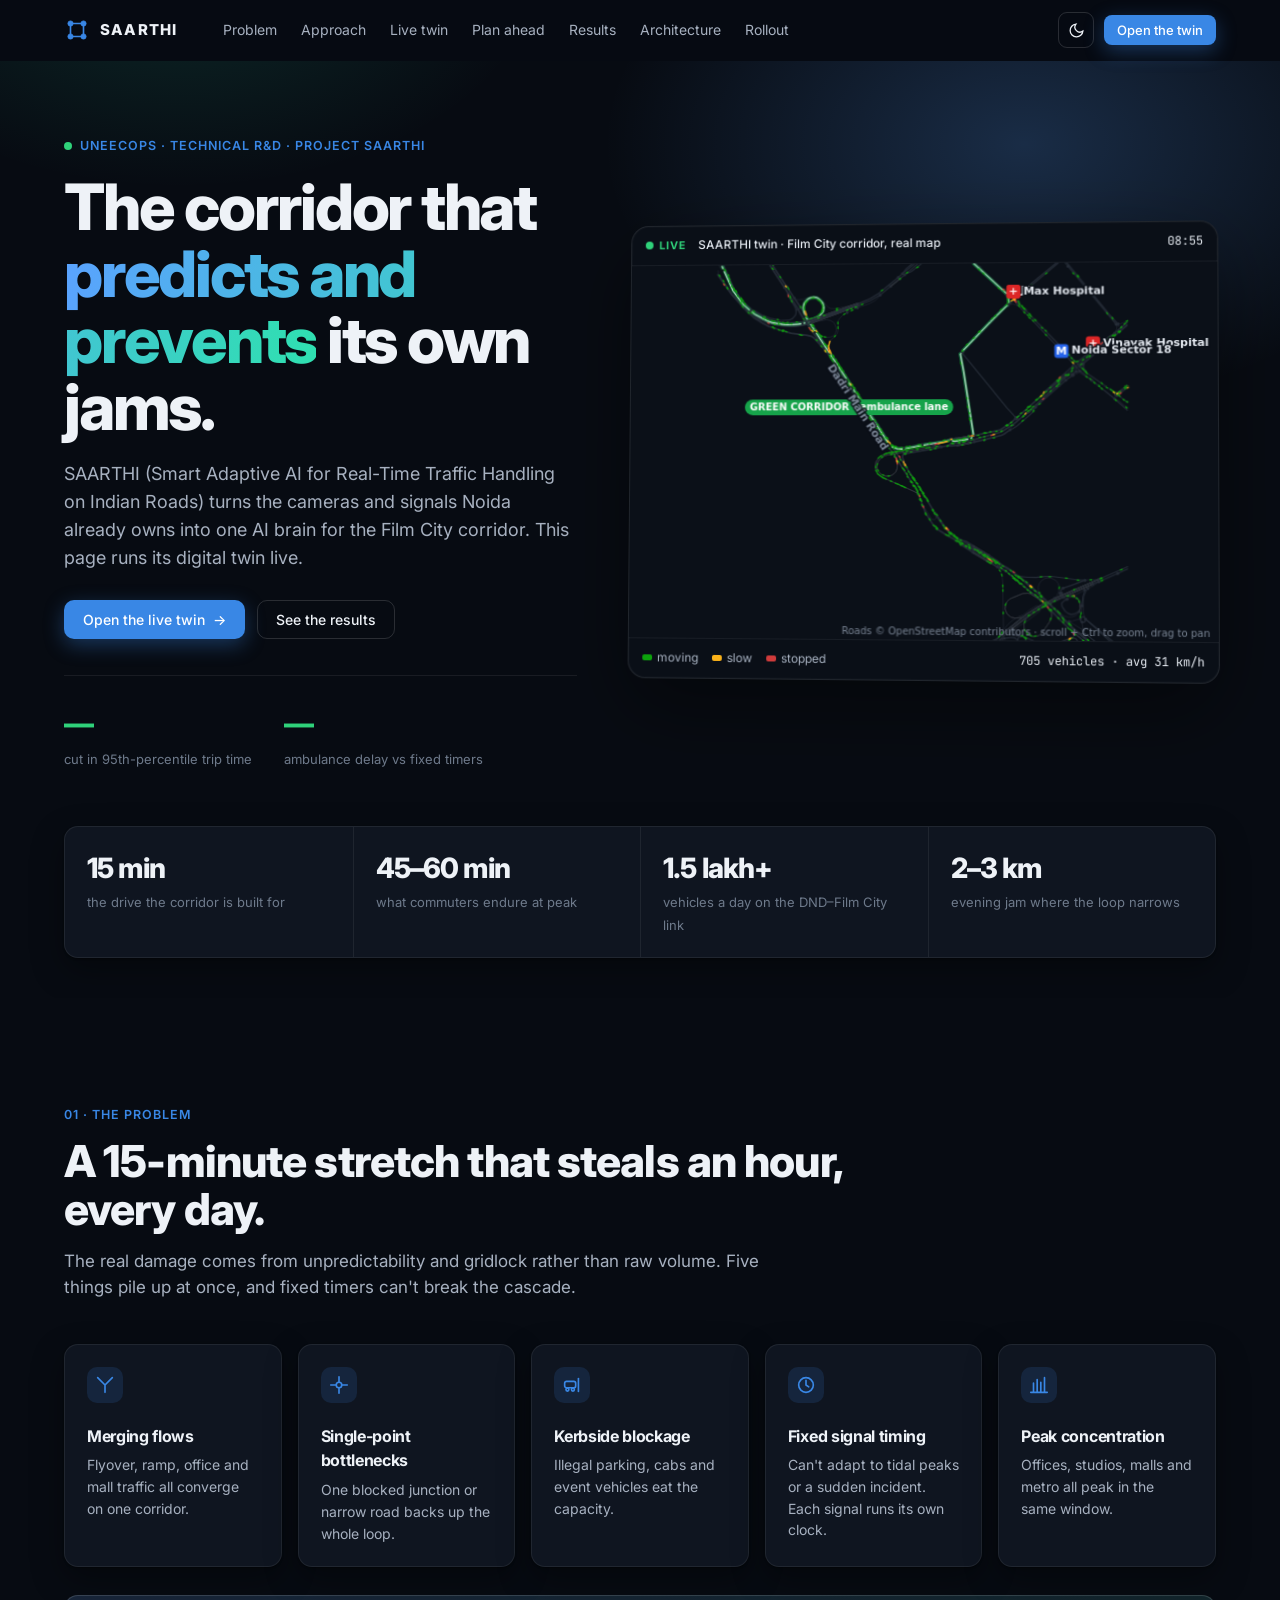
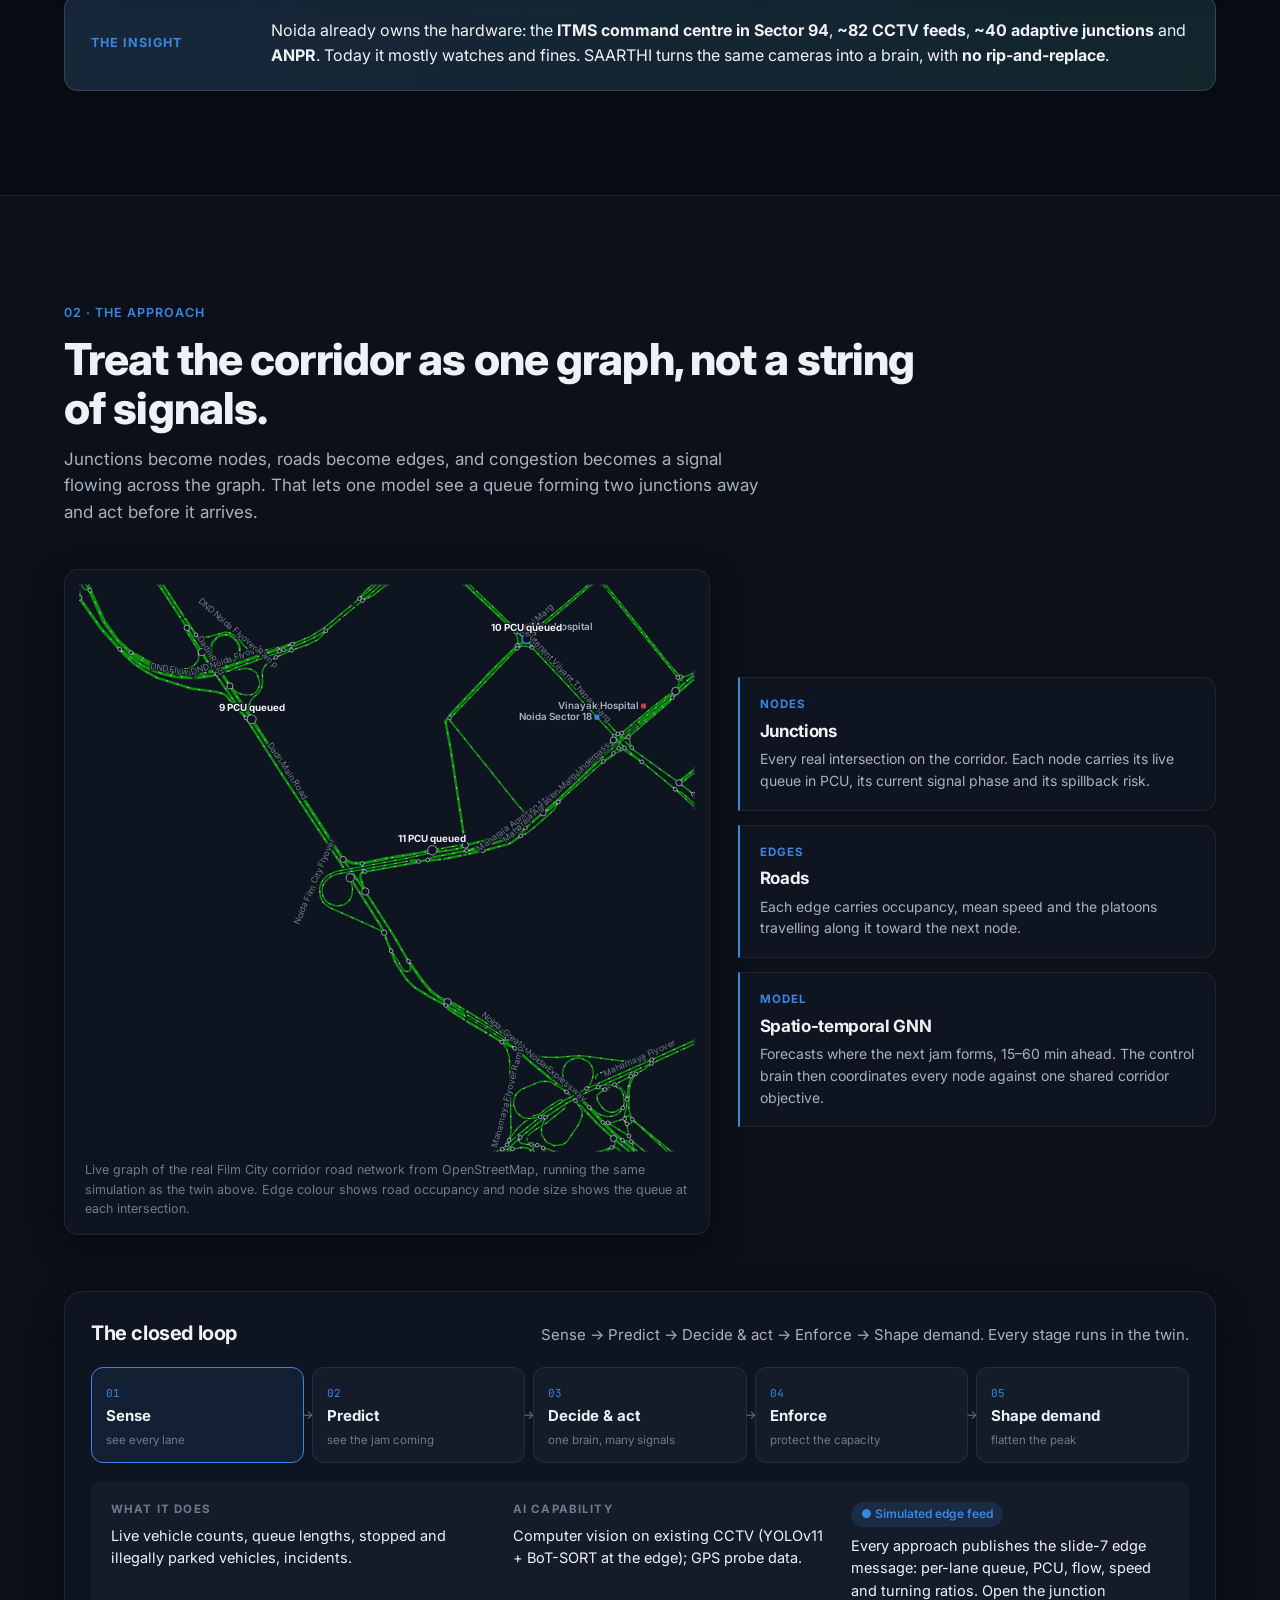
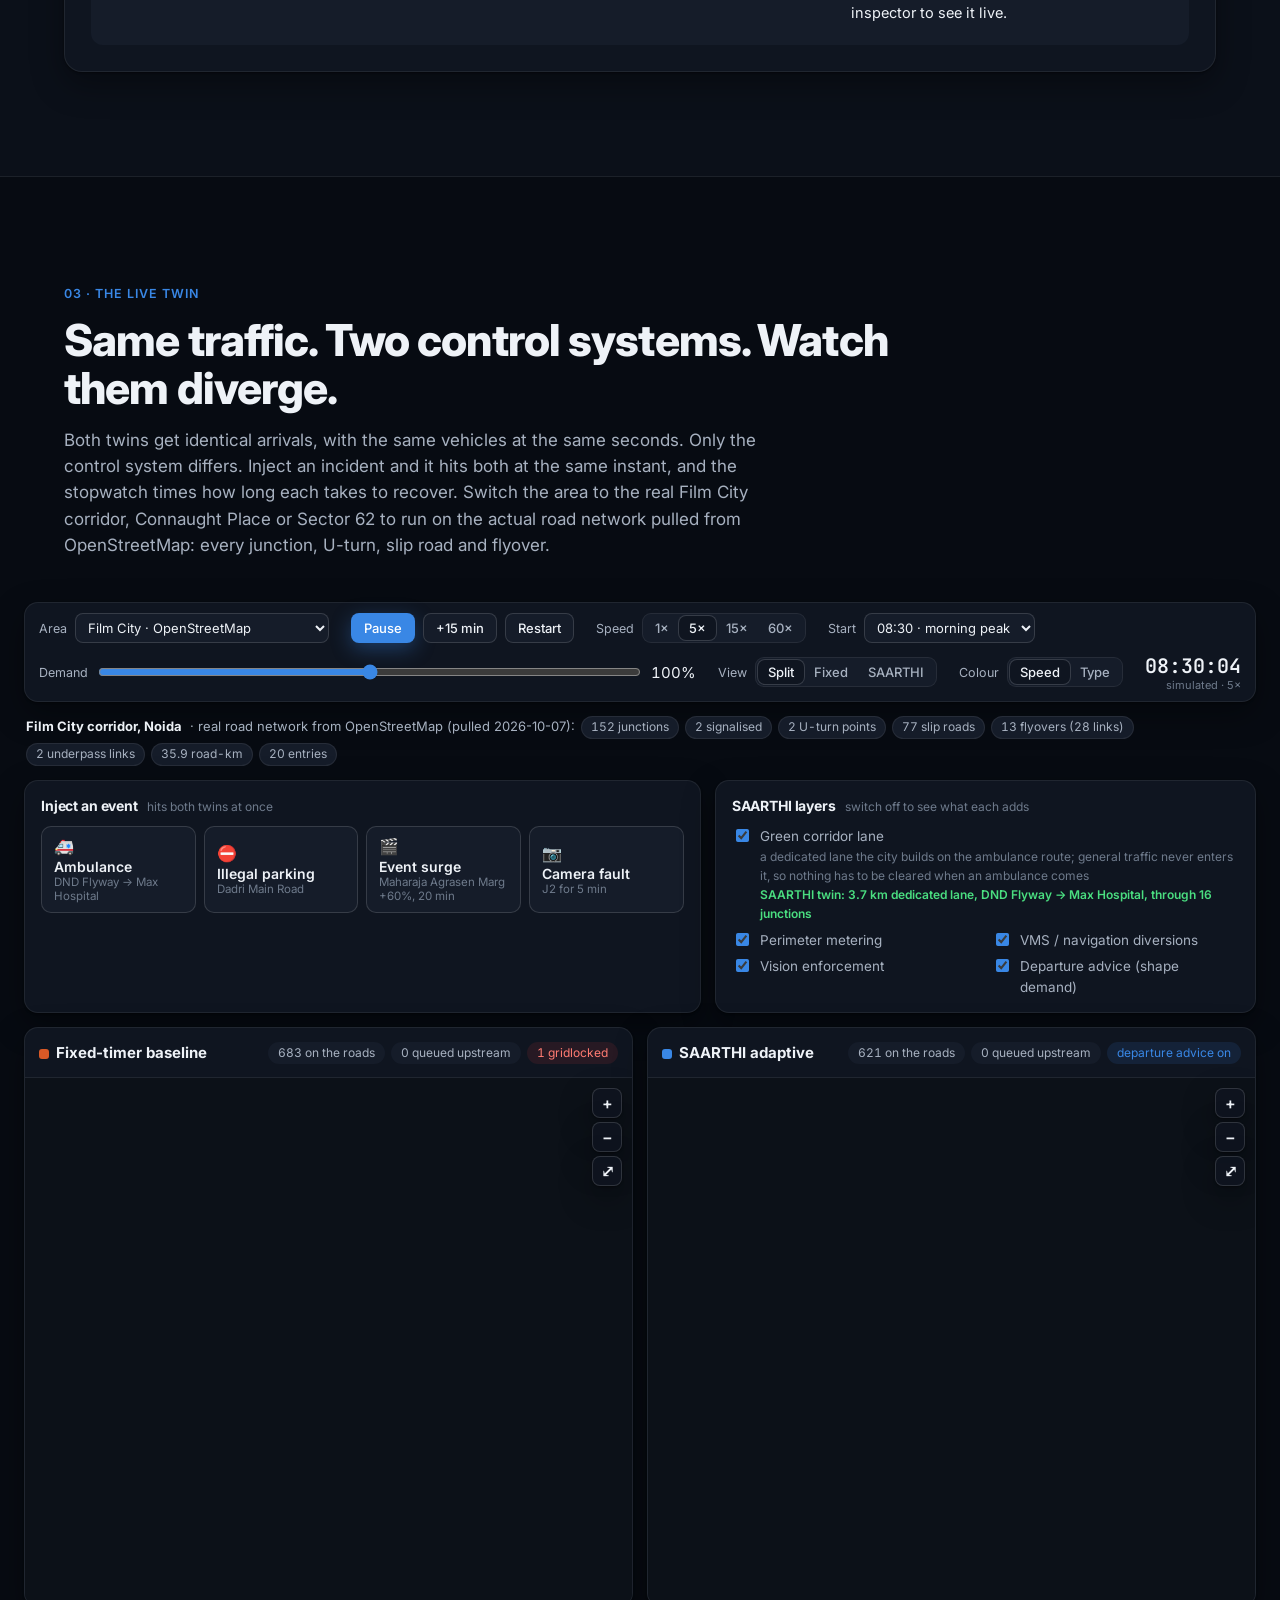
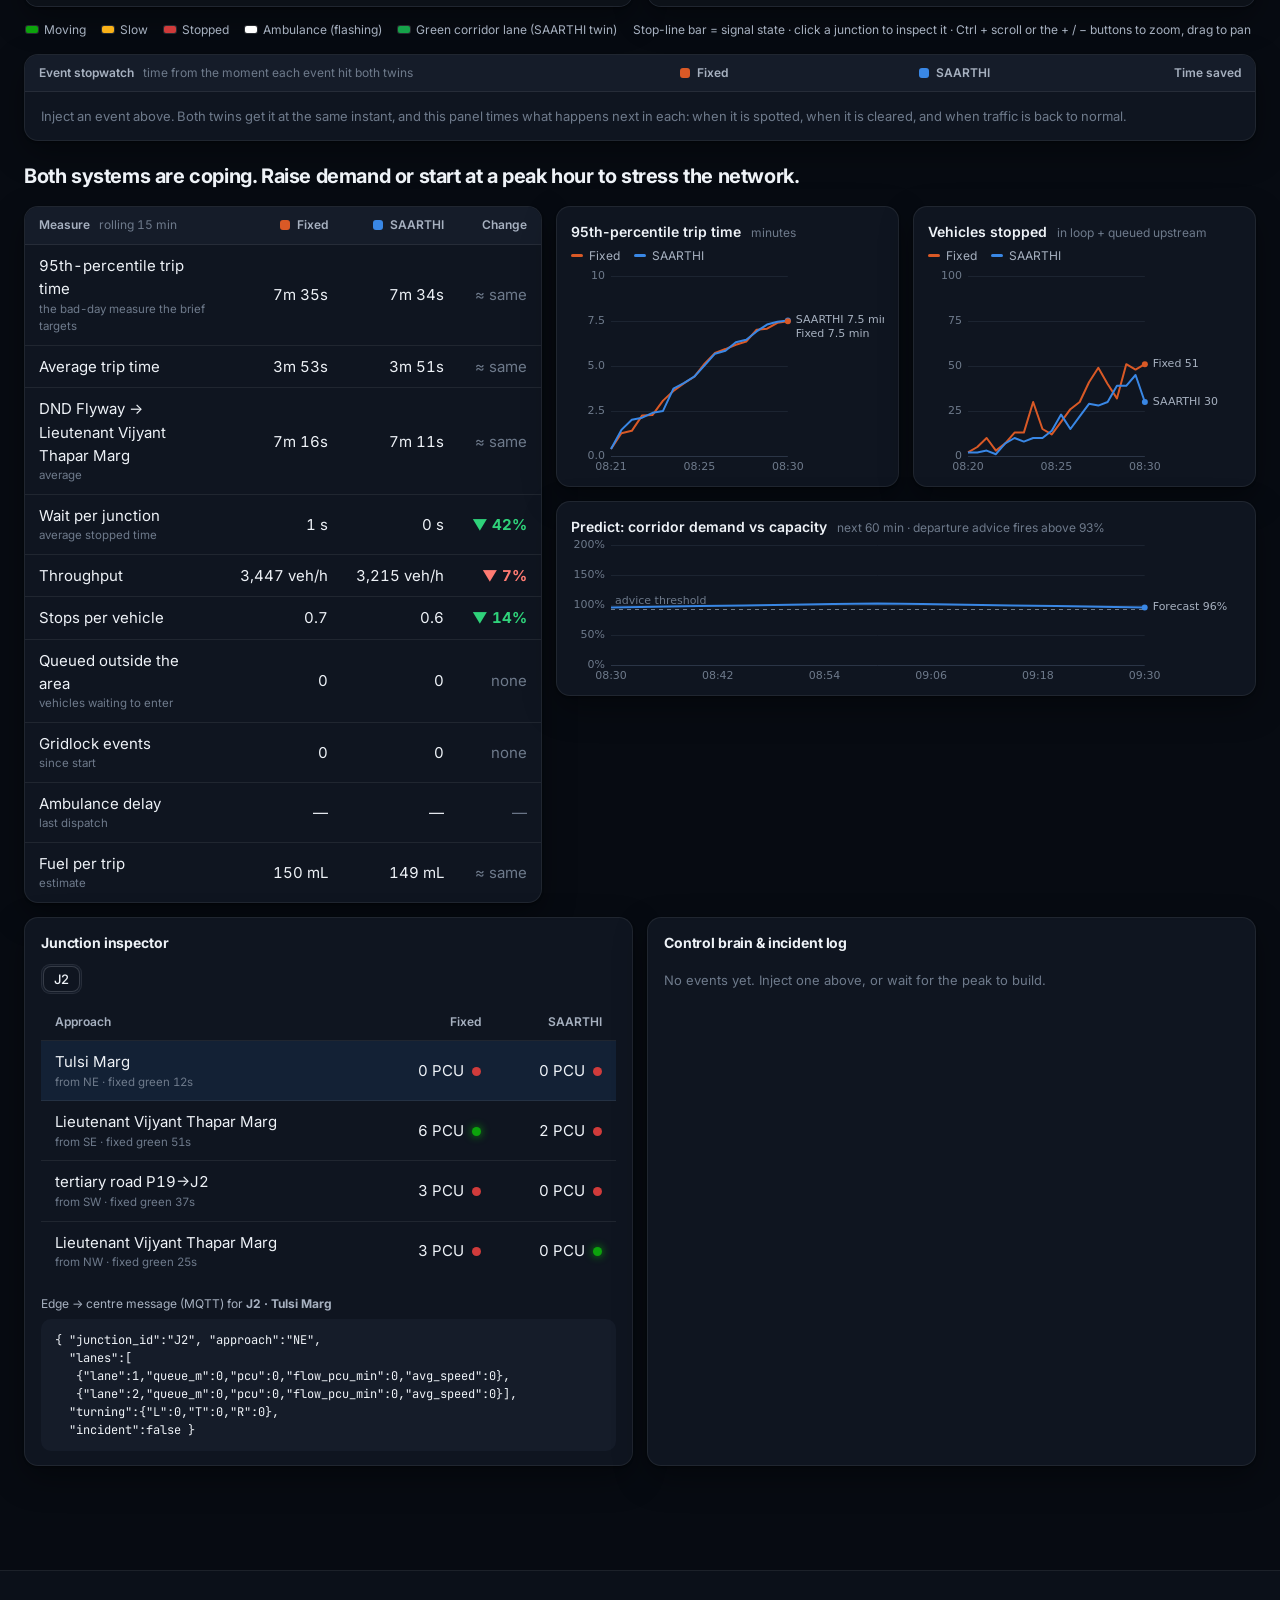
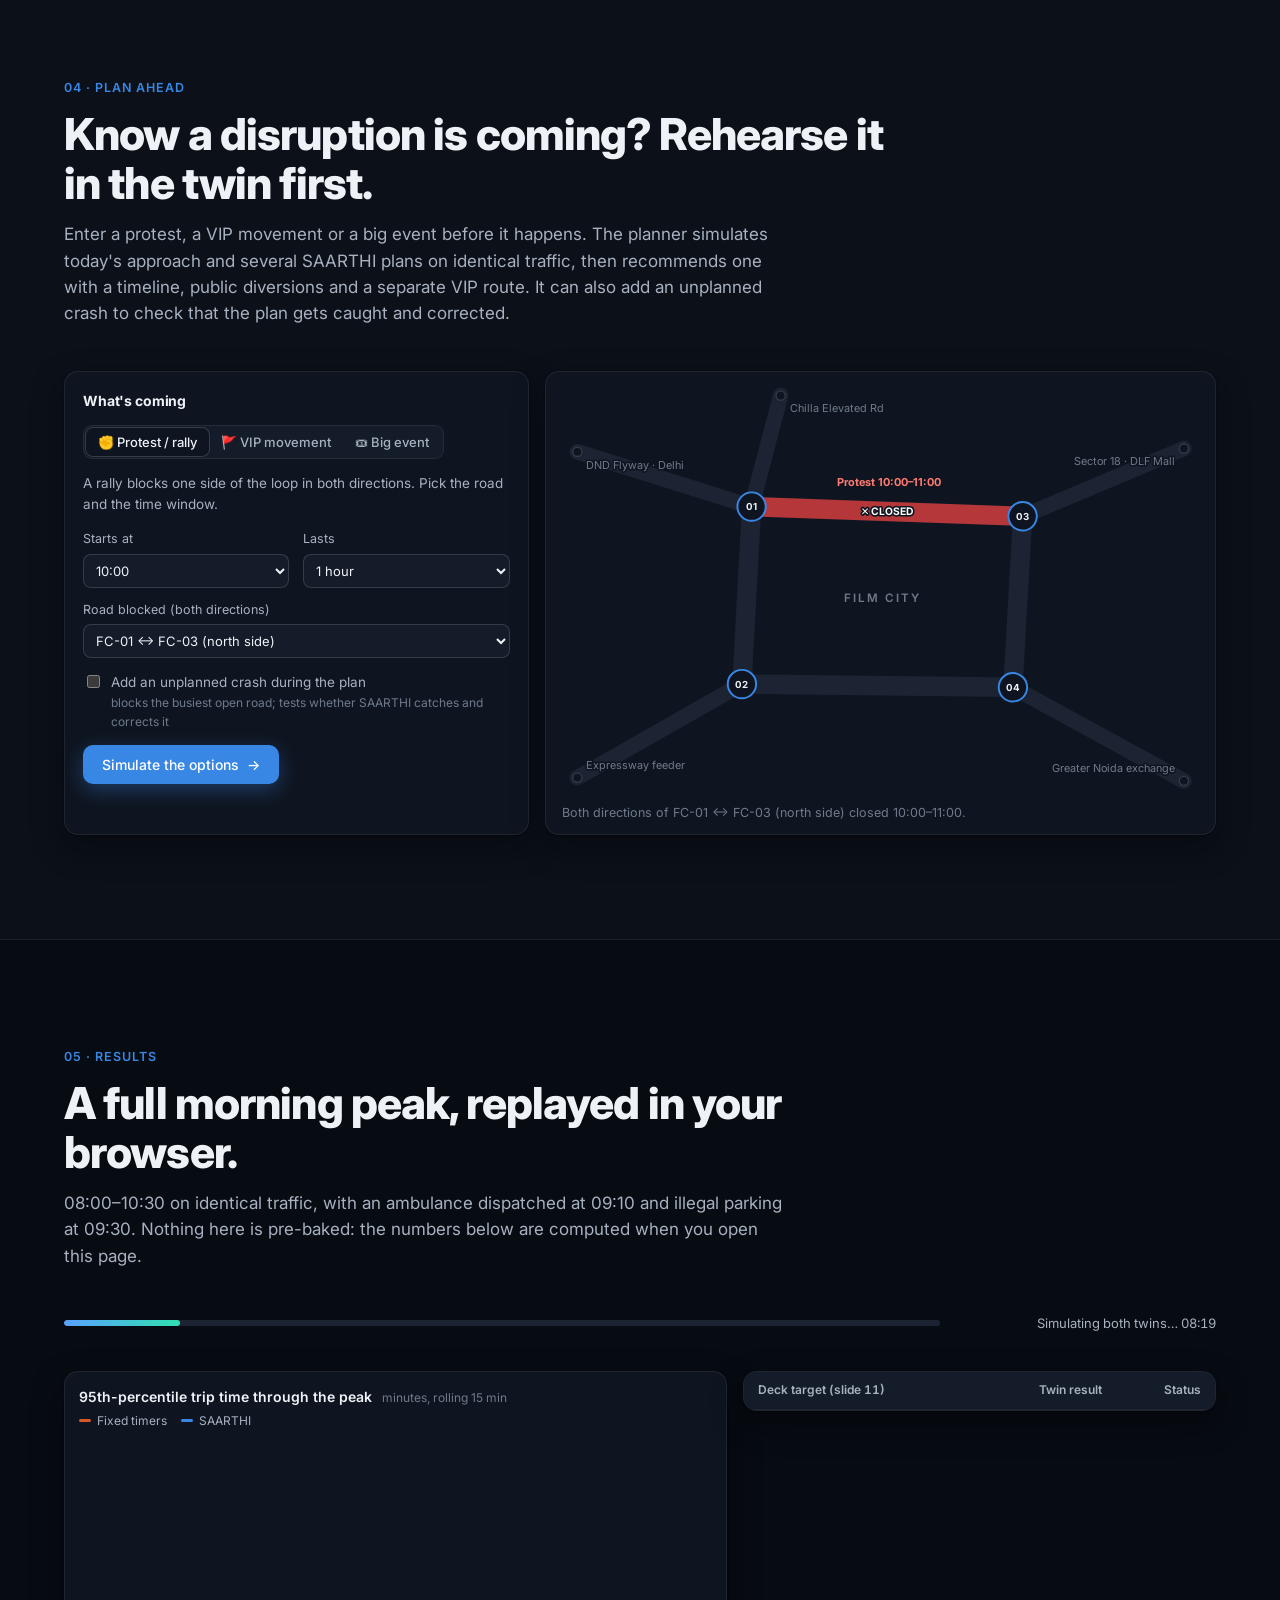
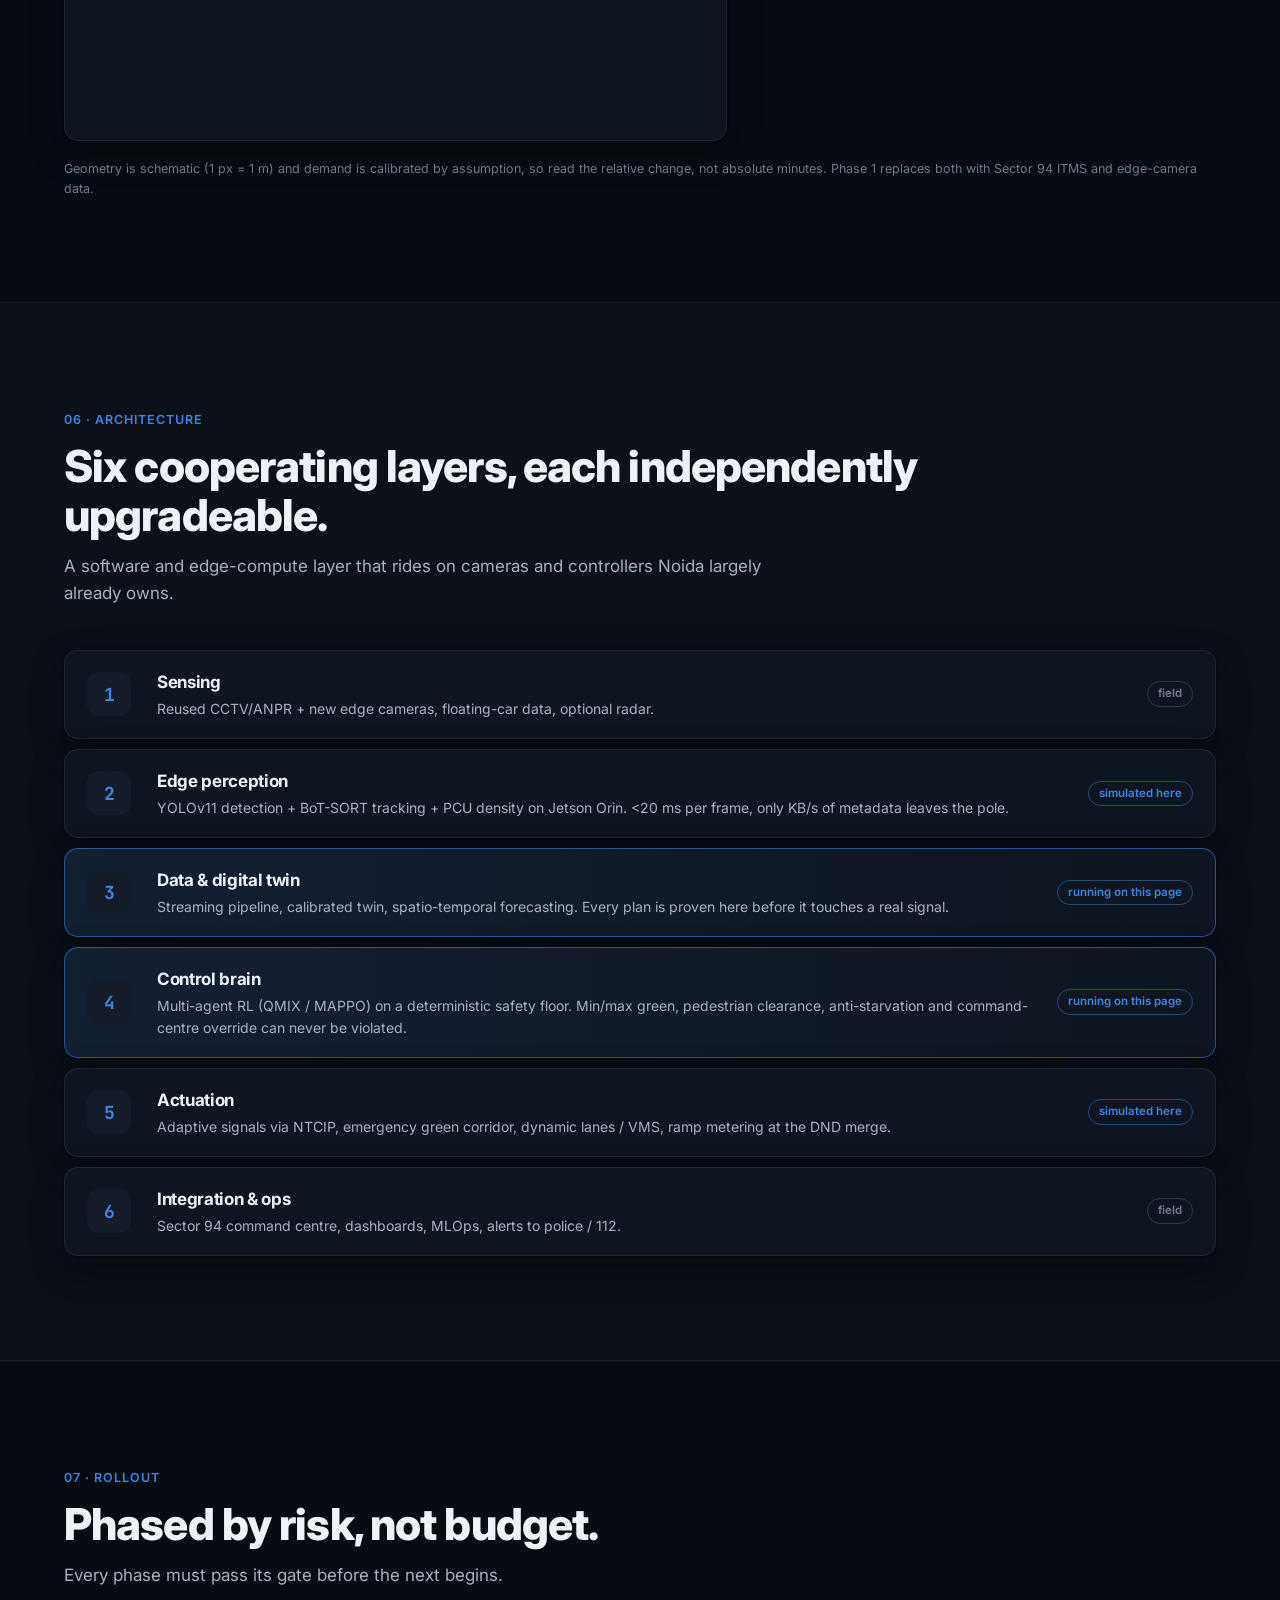
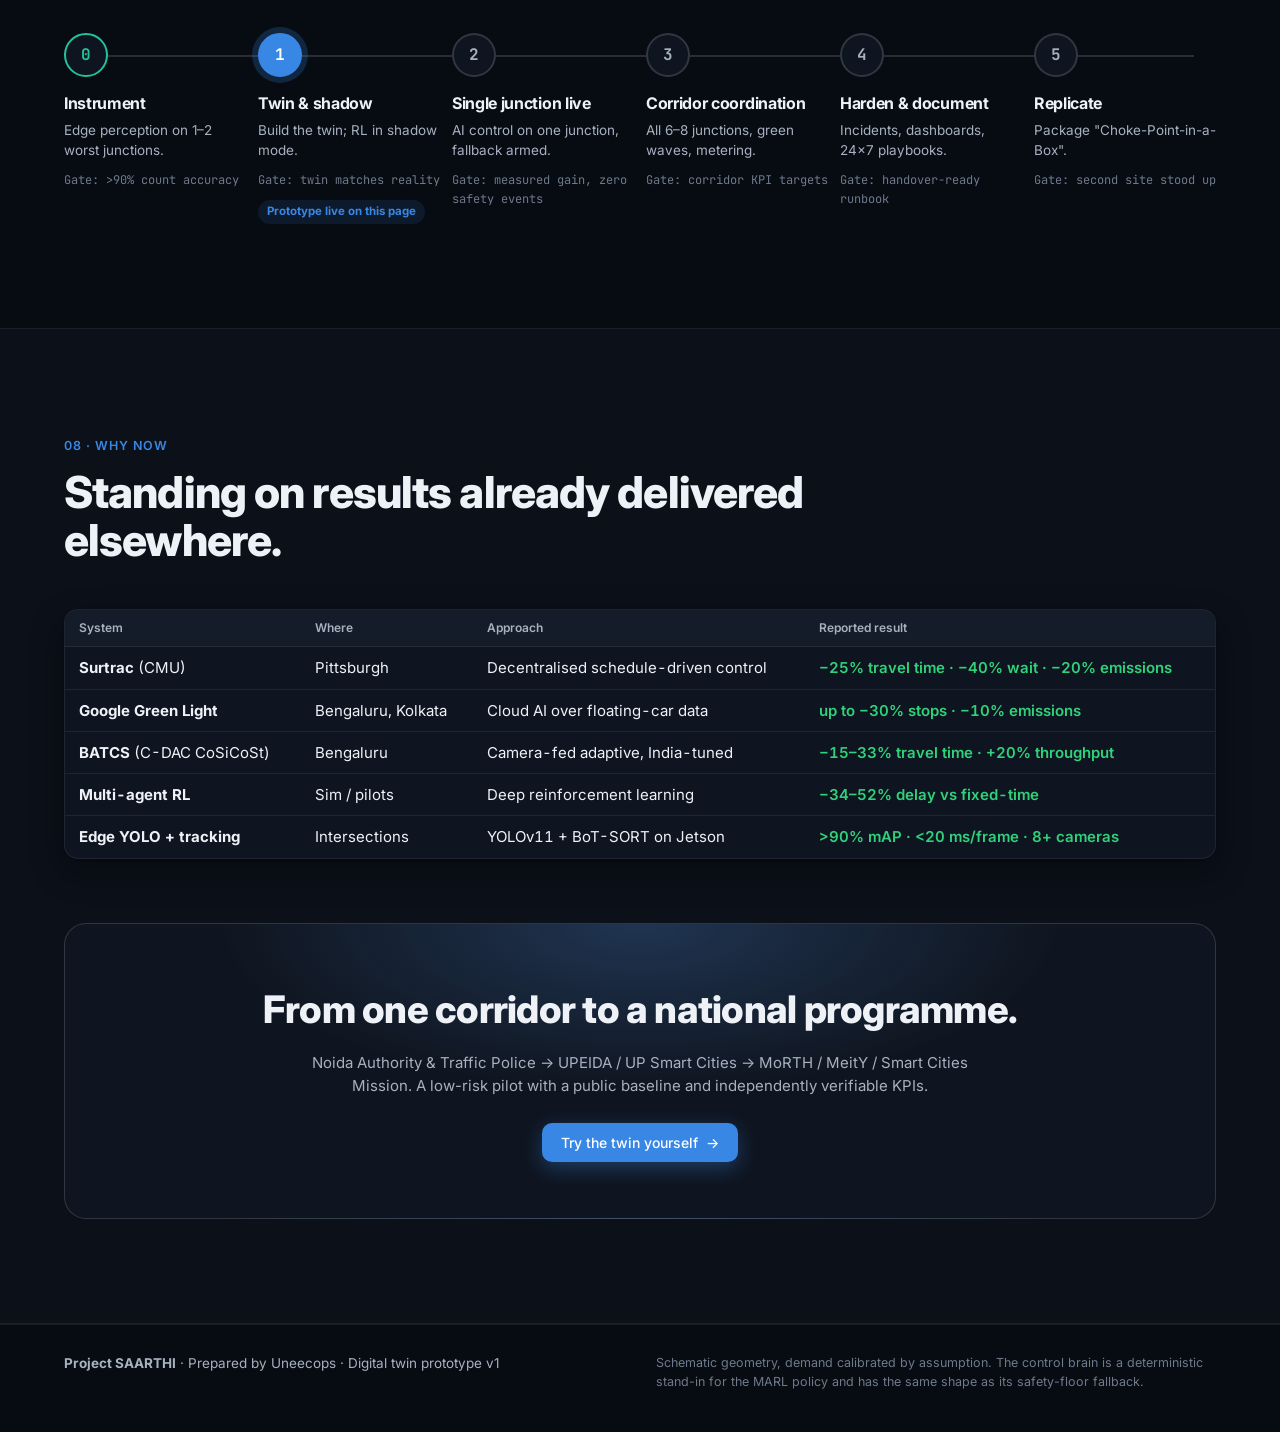
==== index.html @ b45642aa "SAARTHI website and corridor digital twin Presentation site with a live A/B digital twin (fixed time" ====
<!doctype html>
<html lang="en" data-theme="dark">
<head>
  <meta charset="utf-8">
  <meta name="viewport" content="width=device-width, initial-scale=1">
  <title>Project SAARTHI</title>
  <meta name="description" content="SAARTHI: AI traffic intelligence for the Noida Film City corridor, with a live digital twin comparing fixed timers and adaptive control on identical traffic.">
  <link rel="preconnect" href="https://fonts.googleapis.com">
  <link rel="preconnect" href="https://fonts.gstatic.com" crossorigin>
  <link href="https://fonts.googleapis.com/css2?family=Inter:wght@400;500;600;700;800&family=JetBrains+Mono:wght@400;500&display=swap" rel="stylesheet">
  <link rel="stylesheet" href="css/site.css">
  <script>
    try { const t = localStorage.getItem('saarthi-theme'); if (t) document.documentElement.dataset.theme = t; } catch (e) {}
  </script>
</head>
<body>

<!-- ============================================================ NAV -->
<nav class="nav" id="nav">
  <div class="nav-in">
    <a href="#top" class="logo" aria-label="SAARTHI home">
      <svg viewBox="0 0 32 32" aria-hidden="true"><circle cx="8" cy="8" r="3.2"/><circle cx="24" cy="8" r="3.2"/><circle cx="24" cy="24" r="3.2"/><circle cx="8" cy="24" r="3.2"/><path d="M8 8H24V24H8Z" fill="none" stroke-width="2"/></svg>
      <span>SAARTHI</span>
    </a>
    <div class="nav-links">
      <a href="#problem">Problem</a>
      <a href="#approach">Approach</a>
      <a href="#twin">Live twin</a>
      <a href="#plan">Plan ahead</a>
      <a href="#results">Results</a>
      <a href="#architecture">Architecture</a>
      <a href="#rollout">Rollout</a>
    </div>
    <div class="nav-actions">
      <button class="icon-btn" id="theme-btn" aria-label="Toggle light / dark theme" title="Toggle theme">
        <svg viewBox="0 0 24 24" aria-hidden="true"><path d="M21 12.8A9 9 0 1 1 11.2 3a7 7 0 0 0 9.8 9.8Z"/></svg>
      </button>
      <a href="#twin" class="btn btn-primary btn-sm">Open the twin</a>
    </div>
  </div>
</nav>

<!-- ============================================================ HERO -->
<header class="hero" id="top">
  <div class="hero-glow" aria-hidden="true"></div>
  <div class="wrap hero-grid">
    <div class="hero-copy">
      <div class="eyebrow"><span class="dot-live"></span>Uneecops · Technical R&amp;D · Project SAARTHI</div>
      <h1>The corridor that <span class="grad">predicts and prevents</span> its own jams.</h1>
      <p class="lead">SAARTHI (Smart Adaptive AI for Real-Time Traffic Handling on Indian Roads) turns the cameras and signals Noida already owns into one AI brain for the Film City corridor. This page runs its digital twin live.</p>
      <div class="hero-cta">
        <a href="#twin" class="btn btn-primary">Open the live twin <span aria-hidden="true">→</span></a>
        <a href="#results" class="btn btn-ghost">See the results</a>
      </div>
      <div class="hero-proof" id="hero-proof">
        <div><b id="hp-p95">—</b><span>cut in 95th-percentile trip time</span></div>
        <div><b id="hp-ev">—</b><span>ambulance delay vs fixed timers</span></div>
      </div>
    </div>
    <div class="hero-visual">
      <div class="screen">
        <div class="screen-bar">
          <span class="live-pill"><span class="dot-live"></span>LIVE</span>
          <span class="screen-title">SAARTHI twin · Film City corridor, real map</span>
          <span class="screen-clock" id="hero-clock">--:--</span>
        </div>
        <div class="screen-body"><canvas id="cv-hero" aria-label="Live SAARTHI digital twin"></canvas></div>
        <div class="screen-foot">
          <span><i class="lg g"></i>moving</span><span><i class="lg a"></i>slow</span><span><i class="lg r"></i>stopped</span>
          <span class="sf-stat" id="hero-stat">—</span>
        </div>
      </div>
    </div>
  </div>
  <div class="wrap">
    <div class="stat-strip">
      <div><b>15 min</b><span>the drive the corridor is built for</span></div>
      <div><b>45–60 min</b><span>what commuters endure at peak</span></div>
      <div><b>1.5 lakh+</b><span>vehicles a day on the DND–Film City link</span></div>
      <div><b>2–3 km</b><span>evening jam where the loop narrows</span></div>
    </div>
  </div>
</header>

<!-- ============================================================ PROBLEM -->
<section class="section" id="problem">
  <div class="wrap">
    <div class="section-head reveal">
      <div class="eyebrow">01 · The problem</div>
      <h2>A 15-minute stretch that steals an hour, every day.</h2>
      <p class="lead">The real damage comes from unpredictability and gridlock rather than raw volume. Five things pile up at once, and fixed timers can't break the cascade.</p>
    </div>
    <div class="cards five">
      <article class="card reveal">
        <svg class="ico" viewBox="0 0 24 24"><path d="M4 4l8 8M20 4l-8 8M12 12v8"/></svg>
        <h3>Merging flows</h3>
        <p>Flyover, ramp, office and mall traffic all converge on one corridor.</p>
      </article>
      <article class="card reveal">
        <svg class="ico" viewBox="0 0 24 24"><circle cx="12" cy="12" r="3"/><path d="M3 12h6M15 12h6M12 3v6M12 15v6"/></svg>
        <h3>Single-point bottlenecks</h3>
        <p>One blocked junction or narrow road backs up the whole loop.</p>
      </article>
      <article class="card reveal">
        <svg class="ico" viewBox="0 0 24 24"><rect x="4" y="8" width="12" height="7" rx="2"/><circle cx="7" cy="17" r="1.6"/><circle cx="13" cy="17" r="1.6"/><path d="M19 5v14"/></svg>
        <h3>Kerbside blockage</h3>
        <p>Illegal parking, cabs and event vehicles eat the capacity.</p>
      </article>
      <article class="card reveal">
        <svg class="ico" viewBox="0 0 24 24"><circle cx="12" cy="12" r="8"/><path d="M12 7v5l3 2"/></svg>
        <h3>Fixed signal timing</h3>
        <p>Can't adapt to tidal peaks or a sudden incident. Each signal runs its own clock.</p>
      </article>
      <article class="card reveal">
        <svg class="ico" viewBox="0 0 24 24"><path d="M3 20h18M6 20V10M10 20V6M14 20V9M18 20V4"/></svg>
        <h3>Peak concentration</h3>
        <p>Offices, studios, malls and metro all peak in the same window.</p>
      </article>
    </div>
    <div class="callout reveal">
      <div class="callout-k">The insight</div>
      <p>Noida already owns the hardware: the <b>ITMS command centre in Sector 94</b>, <b>~82 CCTV feeds</b>, <b>~40 adaptive junctions</b> and <b>ANPR</b>. Today it mostly watches and fines. SAARTHI turns the same cameras into a brain, with <b>no rip-and-replace</b>.</p>
    </div>
  </div>
</section>

<!-- ============================================================ APPROACH -->
<section class="section alt" id="approach">
  <div class="wrap">
    <div class="section-head reveal">
      <div class="eyebrow">02 · The approach</div>
      <h2>Treat the corridor as one graph, not a string of signals.</h2>
      <p class="lead">Junctions become nodes, roads become edges, and congestion becomes a signal flowing across the graph. That lets one model see a queue forming two junctions away and act before it arrives.</p>
    </div>
    <div class="graph-grid">
      <figure class="graph-card reveal">
        <svg id="graph-svg" viewBox="0 0 1000 640" role="img" aria-label="Live graph view of the corridor"></svg>
        <figcaption>Live graph of the real Film City corridor road network from OpenStreetMap, running the same simulation as the twin above. Edge colour shows road occupancy and node size shows the queue at each intersection.</figcaption>
      </figure>
      <div class="graph-explain reveal">
        <div class="gx">
          <div class="gx-k">Nodes</div>
          <h3>Junctions</h3>
          <p>Every real intersection on the corridor. Each node carries its live queue in PCU, its current signal phase and its spillback risk.</p>
        </div>
        <div class="gx">
          <div class="gx-k">Edges</div>
          <h3>Roads</h3>
          <p>Each edge carries occupancy, mean speed and the platoons travelling along it toward the next node.</p>
        </div>
        <div class="gx">
          <div class="gx-k">Model</div>
          <h3>Spatio-temporal GNN</h3>
          <p>Forecasts where the next jam forms, 15–60 min ahead. The control brain then coordinates every node against one shared corridor objective.</p>
        </div>
      </div>
    </div>

    <div class="loop reveal" id="loop">
      <div class="loop-head">
        <h3>The closed loop</h3>
        <p>Sense → Predict → Decide &amp; act → Enforce → Shape demand. Every stage runs in the twin.</p>
      </div>
      <div class="loop-tabs" role="tablist"></div>
      <div class="loop-panel" role="tabpanel"></div>
    </div>
  </div>
</section>

<!-- ============================================================ LIVE TWIN -->
<section class="section" id="twin">
  <div class="wrap">
    <div class="section-head reveal">
      <div class="eyebrow">03 · The live twin</div>
      <h2>Same traffic. Two control systems. Watch them diverge.</h2>
      <p class="lead">Both twins get identical arrivals, with the same vehicles at the same seconds. Only the control system differs. Inject an incident and it hits both at the same instant, and the stopwatch times how long each takes to recover. Switch the area to the real Film City corridor, Connaught Place or Sector 62 to run on the actual road network pulled from OpenStreetMap: every junction, U-turn, slip road and flyover.</p>
    </div>
  </div>
  <div class="wrap wide">
    <div class="lab">
      <div class="bar" aria-label="Simulation controls">
        <div class="group">
          <label class="lbl" for="sel-area">Area</label>
          <select id="sel-area"></select>
        </div>
        <div class="group">
          <button id="btn-play" class="btn btn-primary btn-sm" aria-pressed="true">Pause</button>
          <button id="btn-ff" class="btn btn-sm" title="Fast-forward 15 simulated minutes">+15 min</button>
          <button id="btn-reset" class="btn btn-sm" title="Restart with new random traffic">Restart</button>
        </div>
        <div class="group">
          <span class="lbl">Speed</span>
          <div class="seg" id="seg-speed"><button data-v="1">1×</button><button data-v="5" class="on">5×</button><button data-v="15">15×</button><button data-v="60">60×</button></div>
        </div>
        <div class="group">
          <label class="lbl" for="sel-start">Start</label>
          <select id="sel-start">
            <option value="8.5" selected>08:30 · morning peak</option>
            <option value="13">13:00 · midday</option>
            <option value="18">18:00 · evening peak</option>
            <option value="22">22:00 · night</option>
          </select>
        </div>
        <div class="group grow">
          <label class="lbl" for="rng-demand">Demand</label>
          <input type="range" id="rng-demand" min="0.6" max="1.4" step="0.05" value="1">
          <output id="out-demand">100%</output>
        </div>
        <div class="group">
          <span class="lbl">View</span>
          <div class="seg" id="seg-view"><button data-v="split" class="on">Split</button><button data-v="fixed">Fixed</button><button data-v="smart">SAARTHI</button></div>
        </div>
        <div class="group">
          <span class="lbl">Colour</span>
          <div class="seg" id="seg-color"><button data-v="speed" class="on">Speed</button><button data-v="type">Type</button></div>
        </div>
        <div class="clock-mini"><span id="clock">--:--:--</span><small id="clock-sub">simulated</small></div>
      </div>
      <div class="net-info" id="net-info"></div>

      <div class="scen-banner" id="scen-banner" hidden>
        <span class="sb-k">What-if loaded</span>
        <span id="scen-label"></span>
        <span class="sb-sub">Fixed twin runs today's approach · SAARTHI twin runs the recommended plan</span>
        <button class="btn btn-sm" id="scen-clear">Back to a normal day</button>
      </div>

      <div class="scen">
        <div class="panel">
          <h4>Inject an event <span class="hint">hits both twins at once</span></h4>
          <div class="scen-btns">
            <button class="btn ev" id="ev-amb"><span class="ev-ico">🚑</span>Ambulance<small>DND → Greater Noida</small></button>
            <button class="btn ev" id="ev-park"><span class="ev-ico">⛔</span>Illegal parking<small>Loop FC-03→FC-04</small></button>
            <button class="btn ev" id="ev-surge"><span class="ev-ico">🎬</span>Event surge<small>Sector 18 +60%, 20 min</small></button>
            <button class="btn ev" id="ev-cam"><span class="ev-ico">📷</span>Camera fault<small>FC-03 for 5 min</small></button>
          </div>
        </div>
        <div class="panel">
          <h4>SAARTHI layers <span class="hint">switch off to see what each adds</span></h4>
          <div class="toggles">
            <label class="tog gc-tog"><input type="checkbox" data-f="greenCorridor" checked><span>Green corridor lane<small>a dedicated lane the city builds on the ambulance route; general traffic never enters it, so nothing has to be cleared when an ambulance comes</small><small class="gc-note" id="gc-note"></small></span></label>
            <label class="tog"><input type="checkbox" data-f="metering" checked><span>Perimeter metering</span></label>
            <label class="tog"><input type="checkbox" data-f="vms" checked><span>VMS / navigation diversions</span></label>
            <label class="tog"><input type="checkbox" data-f="enforcement" checked><span>Vision enforcement</span></label>
            <label class="tog"><input type="checkbox" data-f="shaping" checked><span>Departure advice (shape demand)</span></label>
          </div>
        </div>
      </div>

      <div class="twins view-split" id="twins">
        <article class="pane" id="pane-fixed">
          <header class="pane-h">
            <div><span class="swatch fixed"></span><strong>Fixed-timer baseline</strong><span class="pane-sub">Webster-tuned plan, no sensing</span></div>
            <div class="chips" id="chips-fixed"></div>
          </header>
          <div class="cv-wrap"><canvas id="cv-fixed" aria-label="Fixed-timer twin map"></canvas></div>
        </article>
        <article class="pane" id="pane-smart">
          <header class="pane-h">
            <div><span class="swatch smart"></span><strong>SAARTHI adaptive</strong><span class="pane-sub">sense · predict · act · enforce · shape</span></div>
            <div class="chips" id="chips-smart"></div>
          </header>
          <div class="cv-wrap"><canvas id="cv-smart" aria-label="SAARTHI twin map"></canvas></div>
        </article>
      </div>
      <div class="legend" id="legend"></div>

      <div class="panel flush stopwatch">
        <table class="sw" aria-label="Event stopwatch: fixed timers vs SAARTHI">
          <thead><tr><th>Event stopwatch <span class="hint">time from the moment each event hit both twins</span></th><th class="num"><span class="swatch fixed"></span>Fixed</th><th class="num"><span class="swatch smart"></span>SAARTHI</th><th class="num">Time saved</th></tr></thead>
          <tbody id="sw-body"></tbody>
        </table>
      </div>

      <div class="headline" id="headline">Warming up the twin…</div>
      <div class="kpi-grid">
        <div class="panel flush">
          <table class="kpi" aria-label="KPI comparison over the last 15 simulated minutes">
            <thead><tr><th>Measure <span class="hint">rolling 15 min</span></th><th class="num"><span class="swatch fixed"></span>Fixed</th><th class="num"><span class="swatch smart"></span>SAARTHI</th><th class="num">Change</th></tr></thead>
            <tbody id="kpi-body"></tbody>
          </table>
        </div>
        <div class="charts">
          <figure class="chart panel">
            <figcaption>95th-percentile trip time <span class="hint">minutes</span></figcaption>
            <div class="chart-legend"><span><i class="fixed"></i>Fixed</span><span><i class="smart"></i>SAARTHI</span></div>
            <div class="chart-box"><canvas id="ch-p95"></canvas><div class="tip" hidden></div></div>
          </figure>
          <figure class="chart panel">
            <figcaption>Vehicles stopped <span class="hint">in loop + queued upstream</span></figcaption>
            <div class="chart-legend"><span><i class="fixed"></i>Fixed</span><span><i class="smart"></i>SAARTHI</span></div>
            <div class="chart-box"><canvas id="ch-queue"></canvas><div class="tip" hidden></div></div>
          </figure>
          <figure class="chart panel span2">
            <figcaption>Predict: corridor demand vs capacity <span class="hint">next 60 min · departure advice fires above 93%</span></figcaption>
            <div class="chart-box short"><canvas id="ch-forecast"></canvas><div class="tip" hidden></div></div>
          </figure>
        </div>
      </div>

      <div class="bottom">
        <div class="panel">
          <h4>Junction inspector</h4>
          <div class="seg" id="seg-junction"></div>
          <table class="insp">
            <thead><tr><th>Approach</th><th class="num">Fixed</th><th class="num">SAARTHI</th></tr></thead>
            <tbody id="insp-body"></tbody>
          </table>
          <div class="edge-h">Edge → centre message (MQTT) for <strong id="edge-name">—</strong></div>
          <pre class="edge" id="edge-json"></pre>
        </div>
        <div class="panel">
          <h4>Control brain &amp; incident log</h4>
          <ol class="log" id="log"></ol>
        </div>
      </div>
    </div>
  </div>
</section>

<!-- ============================================================ PLAN AHEAD (what-if) -->
<section class="section alt" id="plan">
  <div class="wrap">
    <div class="section-head reveal">
      <div class="eyebrow">04 · Plan ahead</div>
      <h2>Know a disruption is coming? Rehearse it in the twin first.</h2>
      <p class="lead">Enter a protest, a VIP movement or a big event before it happens. The planner simulates today's approach and several SAARTHI plans on identical traffic, then recommends one with a timeline, public diversions and a separate VIP route. It can also add an unplanned crash to check that the plan gets caught and corrected.</p>
    </div>

    <div class="wi reveal">
      <div class="panel wi-form">
        <h4>What's coming</h4>
        <div class="seg wi-type" id="wi-type" role="group" aria-label="Disruption type">
          <button data-v="protest" class="on">✊ Protest / rally</button>
          <button data-v="vip">🚩 VIP movement</button>
          <button data-v="event">🎟 Big event</button>
        </div>
        <p class="wi-blurb" id="wi-blurb"></p>
        <div class="wi-fields" id="wi-fields"></div>
        <label class="tog wi-dist"><input type="checkbox" id="wi-dist"><span>Add an unplanned crash during the plan<small>blocks the busiest open road; tests whether SAARTHI catches and corrects it</small></span></label>
        <button class="btn btn-primary" id="wi-run">Simulate the options <span aria-hidden="true">→</span></button>
        <div class="bench-run wi-progress" id="wi-progress" hidden>
          <div class="bench-bar"><div class="bench-fill" id="wi-fill"></div></div>
          <div class="bench-status" id="wi-status"></div>
        </div>
      </div>
      <figure class="panel wi-map">
        <svg id="wi-svg" viewBox="0 0 1000 640" role="img" aria-label="Map of the planned disruption"></svg>
        <figcaption id="wi-cap"></figcaption>
      </figure>
    </div>

    <div class="wi-out" id="wi-out" hidden>
      <div class="wi-reco" id="wi-reco"></div>
      <div class="panel flush">
        <table class="wi-opts" aria-label="Every option simulated">
          <thead id="wi-opts-h"></thead>
          <tbody id="wi-opts"></tbody>
        </table>
      </div>
      <div class="wi-grid">
        <figure class="chart panel">
          <figcaption>Vehicles stopped <span class="hint">in the loop + queued to enter</span></figcaption>
          <div class="chart-legend" id="wi-legend"></div>
          <div class="chart-box tall"><canvas id="wi-chart"></canvas><div class="tip" hidden></div></div>
        </figure>
        <div class="panel">
          <h4>Action timeline</h4>
          <ol class="wi-steps" id="wi-steps"></ol>
        </div>
      </div>
      <div class="panel">
        <h4 id="wi-routes-h">Routes</h4>
        <div class="wi-routes" id="wi-routes"></div>
      </div>
      <div class="panel wi-dist-out" id="wi-dist-out" hidden>
        <h4 id="wi-dist-h"></h4>
        <div class="wi-dist-grid">
          <div>
            <ol class="wi-flow" id="wi-flow"></ol>
            <p class="wi-dist-note" id="wi-dist-note"></p>
          </div>
          <figure class="chart">
            <div class="chart-legend" id="wi-dlegend"></div>
            <div class="chart-box"><canvas id="wi-dchart"></canvas><div class="tip" hidden></div></div>
          </figure>
        </div>
      </div>
      <p class="fine">Same caveats as the twin: schematic geometry and assumed demand, so read the ranking and the relative change rather than absolute minutes. Advance-notice reach (80%), VMS compliance (70%) and clearance times (6 min with camera detection, 15 min without) are modelling assumptions. Security needs can override the traffic ranking, especially for VIP movements.</p>
    </div>
  </div>
</section>

<!-- ============================================================ RESULTS -->
<section class="section" id="results">
  <div class="wrap">
    <div class="section-head reveal">
      <div class="eyebrow">05 · Results</div>
      <h2>A full morning peak, replayed in your browser.</h2>
      <p class="lead">08:00–10:30 on identical traffic, with an ambulance dispatched at 09:10 and illegal parking at 09:30. Nothing here is pre-baked: the numbers below are computed when you open this page.</p>
    </div>
    <div class="bench-run reveal" id="bench-run">
      <div class="bench-bar"><div class="bench-fill" id="bench-fill"></div></div>
      <div class="bench-status" id="bench-status">Preparing benchmark…</div>
    </div>
    <div class="bench-cards" id="bench-cards"></div>
    <div class="bench-charts reveal">
      <figure class="chart panel">
        <figcaption>95th-percentile trip time through the peak <span class="hint">minutes, rolling 15 min</span></figcaption>
        <div class="chart-legend"><span><i class="fixed"></i>Fixed timers</span><span><i class="smart"></i>SAARTHI</span></div>
        <div class="chart-box tall"><canvas id="bench-p95"></canvas><div class="tip" hidden></div></div>
      </figure>
      <div class="panel flush">
        <table class="targets" aria-label="Deck targets versus twin results">
          <thead><tr><th>Deck target (slide 11)</th><th class="num">Twin result</th><th class="num">Status</th></tr></thead>
          <tbody id="targets-body"></tbody>
        </table>
      </div>
    </div>
    <p class="fine reveal">Geometry is schematic (1 px = 1 m) and demand is calibrated by assumption, so read the relative change, not absolute minutes. Phase 1 replaces both with Sector 94 ITMS and edge-camera data.</p>
  </div>
</section>

<!-- ============================================================ ARCHITECTURE -->
<section class="section alt" id="architecture">
  <div class="wrap">
    <div class="section-head reveal">
      <div class="eyebrow">06 · Architecture</div>
      <h2>Six cooperating layers, each independently upgradeable.</h2>
      <p class="lead">A software and edge-compute layer that rides on cameras and controllers Noida largely already owns.</p>
    </div>
    <div class="layers">
      <div class="layer reveal"><span class="ln">1</span><div><h3>Sensing</h3><p>Reused CCTV/ANPR + new edge cameras, floating-car data, optional radar.</p></div><span class="tag">field</span></div>
      <div class="layer reveal"><span class="ln">2</span><div><h3>Edge perception</h3><p>YOLOv11 detection + BoT-SORT tracking + PCU density on Jetson Orin. &lt;20 ms per frame, only KB/s of metadata leaves the pole.</p></div><span class="tag on">simulated here</span></div>
      <div class="layer reveal hl"><span class="ln">3</span><div><h3>Data &amp; digital twin</h3><p>Streaming pipeline, calibrated twin, spatio-temporal forecasting. Every plan is proven here before it touches a real signal.</p></div><span class="tag on">running on this page</span></div>
      <div class="layer reveal hl"><span class="ln">4</span><div><h3>Control brain</h3><p>Multi-agent RL (QMIX / MAPPO) on a deterministic safety floor. Min/max green, pedestrian clearance, anti-starvation and command-centre override can never be violated.</p></div><span class="tag on">running on this page</span></div>
      <div class="layer reveal"><span class="ln">5</span><div><h3>Actuation</h3><p>Adaptive signals via NTCIP, emergency green corridor, dynamic lanes / VMS, ramp metering at the DND merge.</p></div><span class="tag on">simulated here</span></div>
      <div class="layer reveal"><span class="ln">6</span><div><h3>Integration &amp; ops</h3><p>Sector 94 command centre, dashboards, MLOps, alerts to police / 112.</p></div><span class="tag">field</span></div>
    </div>
  </div>
</section>

<!-- ============================================================ ROLLOUT -->
<section class="section" id="rollout">
  <div class="wrap">
    <div class="section-head reveal">
      <div class="eyebrow">07 · Rollout</div>
      <h2>Phased by risk, not budget.</h2>
      <p class="lead">Every phase must pass its gate before the next begins.</p>
    </div>
    <ol class="timeline">
      <li class="reveal done"><span class="ph">0</span><h3>Instrument</h3><p>Edge perception on 1–2 worst junctions.</p><span class="gate">Gate: &gt;90% count accuracy</span></li>
      <li class="reveal now"><span class="ph">1</span><h3>Twin &amp; shadow</h3><p>Build the twin; RL in shadow mode.</p><span class="gate">Gate: twin matches reality</span><span class="here">Prototype live on this page</span></li>
      <li class="reveal"><span class="ph">2</span><h3>Single junction live</h3><p>AI control on one junction, fallback armed.</p><span class="gate">Gate: measured gain, zero safety events</span></li>
      <li class="reveal"><span class="ph">3</span><h3>Corridor coordination</h3><p>All 6–8 junctions, green waves, metering.</p><span class="gate">Gate: corridor KPI targets</span></li>
      <li class="reveal"><span class="ph">4</span><h3>Harden &amp; document</h3><p>Incidents, dashboards, 24×7 playbooks.</p><span class="gate">Gate: handover-ready runbook</span></li>
      <li class="reveal"><span class="ph">5</span><h3>Replicate</h3><p>Package "Choke-Point-in-a-Box".</p><span class="gate">Gate: second site stood up</span></li>
    </ol>
  </div>
</section>

<!-- ============================================================ EVIDENCE -->
<section class="section alt" id="evidence">
  <div class="wrap">
    <div class="section-head reveal">
      <div class="eyebrow">08 · Why now</div>
      <h2>Standing on results already delivered elsewhere.</h2>
    </div>
    <div class="panel flush reveal">
      <table class="evid">
        <thead><tr><th>System</th><th>Where</th><th>Approach</th><th>Reported result</th></tr></thead>
        <tbody>
          <tr><td><b>Surtrac</b> (CMU)</td><td>Pittsburgh</td><td>Decentralised schedule-driven control</td><td>−25% travel time · −40% wait · −20% emissions</td></tr>
          <tr><td><b>Google Green Light</b></td><td>Bengaluru, Kolkata</td><td>Cloud AI over floating-car data</td><td>up to −30% stops · −10% emissions</td></tr>
          <tr><td><b>BATCS</b> (C-DAC CoSiCoSt)</td><td>Bengaluru</td><td>Camera-fed adaptive, India-tuned</td><td>−15–33% travel time · +20% throughput</td></tr>
          <tr><td><b>Multi-agent RL</b></td><td>Sim / pilots</td><td>Deep reinforcement learning</td><td>−34–52% delay vs fixed-time</td></tr>
          <tr><td><b>Edge YOLO + tracking</b></td><td>Intersections</td><td>YOLOv11 + BoT-SORT on Jetson</td><td>&gt;90% mAP · &lt;20 ms/frame · 8+ cameras</td></tr>
        </tbody>
      </table>
    </div>
    <div class="cta-final reveal">
      <h2>From one corridor to a national programme.</h2>
      <p>Noida Authority &amp; Traffic Police → UPEIDA / UP Smart Cities → MoRTH / MeitY / Smart Cities Mission. A low-risk pilot with a public baseline and independently verifiable KPIs.</p>
      <a href="#twin" class="btn btn-primary">Try the twin yourself <span aria-hidden="true">→</span></a>
    </div>
  </div>
</section>

<footer class="footer">
  <div class="wrap foot-in">
    <div><b>Project SAARTHI</b> · Prepared by Uneecops · Digital twin prototype v1</div>
    <div class="fine">Schematic geometry, demand calibrated by assumption. The control brain is a deterministic stand-in for the MARL policy and has the same shape as its safety-floor fallback.</div>
  </div>
</footer>

<script src="js/networks/fco.js"></script>
<script src="js/networks/cp.js"></script>
<script src="js/networks/s62.js"></script>
<script src="js/engine.js"></script>
<script src="js/render.js"></script>
<script src="js/charts.js"></script>
<script src="js/lab.js"></script>
<script src="js/planner.js"></script>
<script src="js/whatif.js"></script>
<script src="js/site.js"></script>
</body>
</html>
---- css/site.css ----
/* ================================================================ tokens */
:root {
  color-scheme: light;
  --bg: #f6f7f9;
  --bg-alt: #eef1f5;
  --surface: #ffffff;
  --surface-2: #f1f3f6;
  --surface-3: #e7ebf0;
  --line: rgba(15, 23, 42, 0.09);
  --line-2: rgba(15, 23, 42, 0.16);
  --ink: #0b1220;
  --ink-2: #4a5568;
  --muted: #7a8494;
  --accent: #2a78d6;
  --accent-2: #0f9f7a;
  --accent-ink: #ffffff;
  --grad-a: #2a78d6;
  --grad-b: #0fb58a;
  --series-smart: #2a78d6;
  --series-fixed: #eb6834;
  --good-text: #067a3a;
  --bad-text: #c0362f;
  --status-good: #0ca30c;
  --status-warn: #fab219;
  --status-crit: #d03b3b;
  --grid: #e3e6eb;
  --axis: #c3c8d0;
  --shadow: 0 1px 2px rgba(15, 23, 42, 0.04), 0 8px 24px rgba(15, 23, 42, 0.06);

  --map-ground: #e9ece6;
  --map-block: #d3dfc8;
  --map-block-text: #5b704f;
  --map-road: #545a63;
  --map-median: #c7c4b6;
  --map-lane: rgba(255, 255, 255, 0.5);
  --map-kerb: rgba(255, 255, 255, 0.75);
  --map-parked: #161616;
  --map-label: #1f2530;
  --map-label-2: #5f6773;

  --t-car: #2a78d6;
  --t-tw: #eb6834;
  --t-auto: #1baf7a;
  --t-erick: #eda100;
  --t-bus: #e87ba4;
  --t-truck: #008300;
  --vip: #7c4fe0;

  --font: "Inter", system-ui, -apple-system, "Segoe UI", sans-serif;
  --mono: "JetBrains Mono", ui-monospace, Consolas, monospace;
  --r: 14px;
}

@media (prefers-color-scheme: dark) {
  :root:not([data-theme="light"]) {
    color-scheme: dark;
    --bg: #070b12; --bg-alt: #0b1019; --surface: #0f1520; --surface-2: #151c29; --surface-3: #1c2433;
    --line: rgba(255, 255, 255, 0.07); --line-2: rgba(255, 255, 255, 0.14);
    --ink: #eef2f7; --ink-2: #a7b1c0; --muted: #6e7a8b;
    --accent: #3987e5; --accent-2: #22c39a; --grad-a: #5aa2ff; --grad-b: #2fe0b0;
    --series-smart: #3987e5; --series-fixed: #d95926;
    --good-text: #2fd27a; --bad-text: #ff7b72;
    --grid: #1c2431; --axis: #2b3546;
    --shadow: 0 1px 2px rgba(0, 0, 0, 0.4), 0 12px 32px rgba(0, 0, 0, 0.35);
    --map-ground: #0c1118; --map-block: #13201a; --map-block-text: #6f8d74; --map-road: #2a313d;
    --map-median: #1d232d; --map-lane: rgba(255, 255, 255, 0.22); --map-kerb: rgba(255, 255, 255, 0.32);
    --map-parked: #000000; --map-label: #e6ebf2; --map-label-2: #8792a3;
    --t-car: #3987e5; --t-tw: #d95926; --t-auto: #199e70; --t-erick: #c98500; --t-bus: #d55181; --t-truck: #1f9a1f; --vip: #a07cff;
  }
}

:root[data-theme="dark"] {
  color-scheme: dark;
  --bg: #070b12; --bg-alt: #0b1019; --surface: #0f1520; --surface-2: #151c29; --surface-3: #1c2433;
  --line: rgba(255, 255, 255, 0.07); --line-2: rgba(255, 255, 255, 0.14);
  --ink: #eef2f7; --ink-2: #a7b1c0; --muted: #6e7a8b;
  --accent: #3987e5; --accent-2: #22c39a; --grad-a: #5aa2ff; --grad-b: #2fe0b0;
  --series-smart: #3987e5; --series-fixed: #d95926;
  --good-text: #2fd27a; --bad-text: #ff7b72;
  --grid: #1c2431; --axis: #2b3546;
  --shadow: 0 1px 2px rgba(0, 0, 0, 0.4), 0 12px 32px rgba(0, 0, 0, 0.35);
  --map-ground: #0c1118; --map-block: #13201a; --map-block-text: #6f8d74; --map-road: #2a313d;
  --map-median: #1d232d; --map-lane: rgba(255, 255, 255, 0.22); --map-kerb: rgba(255, 255, 255, 0.32);
  --map-parked: #000000; --map-label: #e6ebf2; --map-label-2: #8792a3;
  --t-car: #3987e5; --t-tw: #d95926; --t-auto: #199e70; --t-erick: #c98500; --t-bus: #d55181; --t-truck: #1f9a1f; --vip: #a07cff;
}

/* ================================================================ base */
* { box-sizing: border-box; }
html { scroll-behavior: smooth; scroll-padding-top: 72px; }
body {
  margin: 0; background: var(--bg); color: var(--ink);
  font: 15px/1.55 var(--font); -webkit-font-smoothing: antialiased;
}
h1, h2, h3, h4 { margin: 0; letter-spacing: -0.02em; }
p { margin: 0; }
a { color: inherit; }
.wrap { max-width: 1200px; margin: 0 auto; padding: 0 24px; }
.wrap.wide { max-width: 1560px; }
.hint { color: var(--muted); font-weight: 400; font-size: 12px; margin-left: 6px; letter-spacing: 0; }
.fine { color: var(--muted); font-size: 12.5px; }
.grad {
  background: linear-gradient(100deg, var(--grad-a), var(--grad-b));
  -webkit-background-clip: text; background-clip: text; color: transparent;
}
.eyebrow {
  display: inline-flex; align-items: center; gap: 8px;
  color: var(--accent); font-size: 12.5px; font-weight: 600; letter-spacing: 0.08em; text-transform: uppercase;
}
.lead { color: var(--ink-2); font-size: 17px; max-width: 720px; }

/* ================================================================ buttons */
.btn {
  display: inline-flex; align-items: center; justify-content: center; gap: 8px;
  font: 500 14px var(--font); color: var(--ink); text-decoration: none;
  background: var(--surface-2); border: 1px solid var(--line-2); border-radius: 10px;
  padding: 10px 18px; cursor: pointer; transition: transform .15s ease, border-color .15s, background .15s;
}
.btn:hover { border-color: var(--accent); }
.btn:active { transform: translateY(1px); }
.btn-primary { background: var(--accent); color: var(--accent-ink); border-color: transparent; box-shadow: 0 6px 20px color-mix(in srgb, var(--accent) 35%, transparent); }
.btn-primary:hover { filter: brightness(1.08); border-color: transparent; }
.btn-ghost { background: transparent; }
.btn-sm { padding: 6px 12px; font-size: 13px; border-radius: 8px; }
.icon-btn {
  width: 36px; height: 36px; display: grid; place-items: center; border-radius: 9px;
  border: 1px solid var(--line-2); background: transparent; color: var(--ink); cursor: pointer;
}
.icon-btn svg { width: 17px; height: 17px; fill: none; stroke: currentColor; stroke-width: 1.8; }

/* ================================================================ nav */
.nav {
  position: sticky; top: 0; z-index: 50;
  background: color-mix(in srgb, var(--bg) 78%, transparent);
  backdrop-filter: saturate(1.4) blur(14px); -webkit-backdrop-filter: saturate(1.4) blur(14px);
  border-bottom: 1px solid transparent; transition: border-color .2s;
}
.nav.scrolled { border-bottom-color: var(--line); }
.nav-in { max-width: 1200px; margin: 0 auto; padding: 12px 24px; display: flex; align-items: center; gap: 24px; }
.logo { display: flex; align-items: center; gap: 10px; text-decoration: none; font-weight: 800; letter-spacing: 0.08em; font-size: 15px; }
.logo svg { width: 26px; height: 26px; fill: var(--accent); stroke: var(--accent); }
.nav-links { display: flex; gap: 4px; margin-left: 12px; flex: 1; }
.nav-links a { text-decoration: none; color: var(--ink-2); font-size: 14px; padding: 6px 10px; border-radius: 8px; transition: color .15s, background .15s; }
.nav-links a:hover, .nav-links a.active { color: var(--ink); background: var(--surface-2); }
.nav-actions { display: flex; gap: 10px; align-items: center; }

/* ================================================================ hero */
.hero { position: relative; padding: 72px 0 40px; overflow: hidden; }
.hero-glow {
  position: absolute; inset: -20% -10% auto -10%; height: 900px; pointer-events: none;
  background:
    radial-gradient(600px 380px at 75% 30%, color-mix(in srgb, var(--grad-a) 22%, transparent), transparent 70%),
    radial-gradient(520px 320px at 20% 10%, color-mix(in srgb, var(--grad-b) 14%, transparent), transparent 70%);
}
.hero-grid { position: relative; display: grid; grid-template-columns: 1fr 1.15fr; gap: 48px; align-items: center; }
.hero h1 { font-size: clamp(38px, 5.2vw, 64px); line-height: 1.04; font-weight: 800; letter-spacing: -0.035em; margin: 18px 0 20px; }
.hero .lead { font-size: 18px; }
.hero-cta { display: flex; gap: 12px; margin-top: 28px; flex-wrap: wrap; }
.hero-proof { display: flex; gap: 32px; margin-top: 36px; padding-top: 24px; border-top: 1px solid var(--line); }
.hero-proof b { display: block; font-size: 30px; font-weight: 800; letter-spacing: -0.03em; color: var(--good-text); font-variant-numeric: tabular-nums; }
.hero-proof span { color: var(--muted); font-size: 13px; }
.dot-live { width: 8px; height: 8px; border-radius: 50%; background: #2fd27a; box-shadow: 0 0 0 0 rgba(47, 210, 122, .6); animation: ping 1.8s infinite; display: inline-block; }
@keyframes ping { 0% { box-shadow: 0 0 0 0 rgba(47, 210, 122, .55); } 80%, 100% { box-shadow: 0 0 0 9px rgba(47, 210, 122, 0); } }

.screen {
  background: #0a0f17; border: 1px solid rgba(255, 255, 255, 0.09); border-radius: 18px; overflow: hidden;
  box-shadow: 0 30px 80px rgba(0, 0, 0, 0.45), 0 0 0 1px rgba(255, 255, 255, 0.02) inset;
  transform: perspective(1600px) rotateY(-4deg) rotateX(2deg); transition: transform .6s ease;
}
.screen:hover { transform: none; }
.screen-bar, .screen-foot { display: flex; align-items: center; gap: 12px; padding: 10px 14px; color: #a7b1c0; font-size: 12px; }
.screen-bar { border-bottom: 1px solid rgba(255, 255, 255, 0.06); }
.screen-foot { border-top: 1px solid rgba(255, 255, 255, 0.06); gap: 14px; }
.live-pill { display: inline-flex; align-items: center; gap: 6px; color: #2fd27a; font-weight: 700; letter-spacing: 0.08em; font-size: 11px; }
.screen-title { color: #e6ebf2; font-weight: 500; }
.screen-clock { margin-left: auto; font-family: var(--mono); color: #e6ebf2; }
.screen-body { aspect-ratio: 1000 / 640; position: relative; }
.screen-body canvas { position: absolute; inset: 0; width: 100%; height: 100%; }
.lg { display: inline-block; width: 10px; height: 6px; border-radius: 2px; margin-right: 5px; vertical-align: 1px; }
.lg.g { background: #0ca30c; } .lg.a { background: #fab219; } .lg.r { background: #d03b3b; }
.sf-stat { margin-left: auto; font-family: var(--mono); color: #e6ebf2; }

.stat-strip {
  display: grid; grid-template-columns: repeat(4, 1fr); margin-top: 56px;
  border: 1px solid var(--line); border-radius: var(--r); background: var(--surface); box-shadow: var(--shadow);
}
.stat-strip > div { padding: 20px 22px; border-left: 1px solid var(--line); }
.stat-strip > div:first-child { border-left: 0; }
.stat-strip b { display: block; font-size: 28px; font-weight: 800; letter-spacing: -0.03em; }
.stat-strip span { color: var(--muted); font-size: 13px; }

/* ================================================================ sections */
.section { padding: 104px 0; }
.section.alt { background: var(--bg-alt); border-top: 1px solid var(--line); border-bottom: 1px solid var(--line); }
.section-head { margin-bottom: 44px; }
.section-head h2 { font-size: clamp(30px, 3.6vw, 44px); line-height: 1.1; font-weight: 800; margin: 12px 0 14px; max-width: 860px; }

.cards { display: grid; gap: 16px; }
.cards.five { grid-template-columns: repeat(5, 1fr); }
.card {
  background: var(--surface); border: 1px solid var(--line); border-radius: var(--r); padding: 22px;
  box-shadow: var(--shadow); transition: transform .2s ease, border-color .2s;
}
.card:hover { transform: translateY(-3px); border-color: var(--line-2); }
.card h3 { font-size: 16px; margin: 14px 0 6px; }
.card p { color: var(--ink-2); font-size: 14px; }
.ico { width: 36px; height: 36px; padding: 7px; border-radius: 10px; background: color-mix(in srgb, var(--accent) 14%, transparent); stroke: var(--accent); fill: none; stroke-width: 1.8; stroke-linecap: round; stroke-linejoin: round; }

.callout {
  margin-top: 28px; display: grid; grid-template-columns: 160px 1fr; gap: 20px; align-items: center;
  padding: 22px 26px; border-radius: var(--r);
  background: linear-gradient(100deg, color-mix(in srgb, var(--grad-a) 12%, var(--surface)), color-mix(in srgb, var(--grad-b) 8%, var(--surface)));
  border: 1px solid var(--line-2);
}
.callout-k { font-weight: 700; color: var(--accent); text-transform: uppercase; letter-spacing: 0.08em; font-size: 12.5px; }
.callout p { font-size: 16px; color: var(--ink); }

/* graph */
.graph-grid { display: grid; grid-template-columns: 1.35fr 1fr; gap: 28px; align-items: center; }
.graph-card { margin: 0; background: var(--surface); border: 1px solid var(--line); border-radius: var(--r); padding: 14px; box-shadow: var(--shadow); }
.graph-card svg { width: 100%; display: block; }
.graph-card figcaption { color: var(--muted); font-size: 12.5px; padding: 8px 6px 2px; }
.graph-explain { display: grid; gap: 14px; }
.gx { padding: 18px 20px; border-left: 2px solid var(--accent); background: var(--surface); border-radius: 0 var(--r) var(--r) 0; border-top: 1px solid var(--line); border-right: 1px solid var(--line); border-bottom: 1px solid var(--line); }
.gx-k { color: var(--accent); font-size: 11.5px; font-weight: 700; letter-spacing: 0.1em; text-transform: uppercase; }
.gx h3 { font-size: 17px; margin: 4px 0 4px; }
.gx p { color: var(--ink-2); font-size: 14px; }
#graph-svg .edge { stroke-linecap: round; transition: stroke .4s; }
#graph-svg .flow { stroke-dasharray: 2 16; stroke-linecap: round; animation: flow 1.2s linear infinite; opacity: .75; }
@keyframes flow { to { stroke-dashoffset: -18; } }
#graph-svg .node { transition: r .4s; }
#graph-svg text { font-family: var(--font); paint-order: stroke; stroke: var(--surface); stroke-width: 4px; stroke-linejoin: round; }

/* loop */
.loop { margin-top: 56px; background: var(--surface); border: 1px solid var(--line); border-radius: 18px; padding: 26px; box-shadow: var(--shadow); }
.loop-head { display: flex; justify-content: space-between; align-items: baseline; gap: 16px; flex-wrap: wrap; margin-bottom: 18px; }
.loop-head h3 { font-size: 20px; }
.loop-head p { color: var(--ink-2); }
.loop-tabs { display: grid; grid-template-columns: repeat(5, 1fr); gap: 8px; position: relative; }
.loop-tab {
  font: inherit; text-align: left; cursor: pointer; color: var(--ink-2);
  background: var(--surface-2); border: 1px solid var(--line); border-radius: 12px; padding: 12px 14px; position: relative;
  transition: border-color .2s, background .2s, color .2s;
}
.loop-tab b { display: block; color: var(--ink); font-size: 15px; }
.loop-tab small { font-size: 11.5px; color: var(--muted); }
.loop-tab .n { font-family: var(--mono); font-size: 11px; color: var(--accent); }
.loop-tab.on { border-color: var(--accent); background: color-mix(in srgb, var(--accent) 10%, var(--surface)); }
.loop-tab:not(:last-child)::after { content: "→"; position: absolute; right: -10px; top: 50%; transform: translateY(-50%); color: var(--muted); font-size: 12px; z-index: 1; }
.loop-panel { display: grid; grid-template-columns: 1.2fr 1fr 1fr; gap: 20px; margin-top: 18px; padding: 20px; border-radius: 12px; background: var(--surface-2); min-height: 132px; }
.loop-panel h4 { font-size: 11.5px; letter-spacing: 0.1em; text-transform: uppercase; color: var(--muted); margin-bottom: 6px; }
.loop-panel p { color: var(--ink); font-size: 14.5px; }
.status { display: inline-flex; align-items: center; gap: 6px; font-size: 12px; font-weight: 600; padding: 3px 10px; border-radius: 999px; margin-bottom: 8px; }
.status.live { color: var(--good-text); background: color-mix(in srgb, var(--status-good) 14%, transparent); }
.status.sim { color: var(--accent); background: color-mix(in srgb, var(--accent) 14%, transparent); }

/* ================================================================ lab */
.lab { display: grid; gap: 14px; }
.panel { background: var(--surface); border: 1px solid var(--line); border-radius: var(--r); padding: 14px 16px; box-shadow: var(--shadow); min-width: 0; }
.panel.flush { padding: 0; overflow: hidden; }
.panel h4 { font-size: 14px; margin-bottom: 10px; letter-spacing: -0.01em; }
.bar { display: flex; flex-wrap: wrap; gap: 10px 22px; align-items: center; background: var(--surface); border: 1px solid var(--line); border-radius: var(--r); padding: 10px 14px; box-shadow: var(--shadow); }
.group { display: flex; align-items: center; gap: 8px; }
.group.grow { flex: 1 1 180px; }
.group.grow input { flex: 1; min-width: 80px; accent-color: var(--accent); }
.lbl { color: var(--ink-2); font-size: 12.5px; }
output { font-variant-numeric: tabular-nums; min-width: 40px; }
.clock-mini { margin-left: auto; text-align: right; line-height: 1.1; }
.clock-mini span { font: 600 20px var(--mono); }
.clock-mini small { display: block; color: var(--muted); font-size: 11px; }
.seg { display: inline-flex; background: var(--surface-2); border: 1px solid var(--line); border-radius: 9px; padding: 2px; flex-wrap: wrap; }
.seg button { font: 500 13px var(--font); border: 0; background: transparent; color: var(--ink-2); padding: 4px 10px; border-radius: 7px; cursor: pointer; }
.seg button.on { background: var(--surface); color: var(--ink); box-shadow: 0 0 0 1px var(--line-2); }
select { font: inherit; font-size: 13px; color: var(--ink); background: var(--surface-2); border: 1px solid var(--line-2); border-radius: 8px; padding: 5px 8px; }

.scen { display: grid; grid-template-columns: 1.25fr 1fr; gap: 14px; }
.scen-btns { display: grid; grid-template-columns: repeat(4, 1fr); gap: 8px; }
.btn.ev { flex-direction: column; align-items: flex-start; gap: 0; padding: 9px 12px; text-align: left; font-weight: 600; }
.btn.ev small { color: var(--muted); font-weight: 400; font-size: 11.5px; }
.ev-ico { font-size: 16px; margin-bottom: 2px; }
.btn.fired { border-color: var(--accent); box-shadow: 0 0 0 3px color-mix(in srgb, var(--accent) 25%, transparent); }
.toggles { display: grid; grid-template-columns: 1fr 1fr; gap: 6px 14px; }
.tog { display: flex; gap: 8px; align-items: flex-start; color: var(--ink-2); cursor: pointer; font-size: 13.5px; }
.tog input { margin-top: 3px; accent-color: var(--accent); }

.twins { display: grid; gap: 14px; }
.twins.view-split { grid-template-columns: 1fr 1fr; }
.twins.view-fixed #pane-smart, .twins.view-smart #pane-fixed { display: none; }
.pane { background: var(--surface); border: 1px solid var(--line); border-radius: var(--r); overflow: hidden; min-width: 0; box-shadow: var(--shadow); }
.pane-h { display: flex; justify-content: space-between; align-items: center; gap: 8px; padding: 10px 14px; flex-wrap: wrap; border-bottom: 1px solid var(--line); }
.pane-sub { color: var(--muted); font-size: 12px; margin-left: 8px; }
.view-split .pane-sub { display: none; }
.pane-h { min-height: 50px; }
.chips { display: flex; gap: 6px; flex-wrap: wrap; }
.chip { font-size: 12px; background: var(--surface-2); border-radius: 999px; padding: 2px 10px; color: var(--ink-2); font-variant-numeric: tabular-nums; }
.chip.alert { color: var(--bad-text); background: color-mix(in srgb, var(--status-crit) 12%, transparent); }
.chip.info { color: var(--accent); background: color-mix(in srgb, var(--accent) 12%, transparent); }
.cv-wrap { position: relative; aspect-ratio: 1000 / 640; background: var(--map-ground); }
.cv-wrap canvas { position: absolute; inset: 0; width: 100%; height: 100%; display: block; cursor: pointer; touch-action: pan-y; }
.map-ctl { position: absolute; top: 10px; right: 10px; display: flex; flex-direction: column; gap: 4px; }
.map-ctl button {
  width: 30px; height: 30px; border-radius: 8px; border: 1px solid var(--line-2); background: color-mix(in srgb, var(--surface) 90%, transparent);
  color: var(--ink); font: 600 16px/1 var(--font); cursor: pointer; box-shadow: var(--shadow);
}
.map-ctl button:hover { background: var(--surface-2); }
.net-info { color: var(--ink-2); font-size: 13px; display: flex; flex-wrap: wrap; gap: 4px 6px; align-items: baseline; padding: 0 2px; }
.net-info b { color: var(--ink); margin-right: 2px; }
.net-info span { background: var(--surface-2); border: 1px solid var(--line); border-radius: 999px; padding: 1px 9px; font-size: 12px; font-variant-numeric: tabular-nums; }
.seg-sel { display: flex; align-items: center; gap: 10px; margin-bottom: 10px; flex-wrap: wrap; }
.seg-sel select { max-width: 100%; }
.tog small { display: block; color: var(--muted); font-size: 12px; margin-top: 1px; }
.tog.gc-tog { grid-column: span 2; }
.tog .gc-note { color: #15803d; font-weight: 600; }
:root[data-theme="dark"] .tog .gc-note { color: #4ade80; }
@media (prefers-color-scheme: dark) { :root:not([data-theme="light"]) .tog .gc-note { color: #4ade80; } }
.chip.gc { color: #15803d; background: color-mix(in srgb, #16a34a 14%, transparent); }
:root[data-theme="dark"] .chip.gc { color: #4ade80; }
@media (prefers-color-scheme: dark) { :root:not([data-theme="light"]) .chip.gc { color: #4ade80; } }
.sw th:first-child { width: 42%; }
.sw .sw-h td { background: var(--surface-2); font-weight: 600; padding-top: 8px; padding-bottom: 8px; }
.sw .sw-h .sub2 { display: inline; margin-left: 10px; font-weight: 400; }
.sw-ico { margin-right: 8px; }
.sw td:first-child:not([colspan]) { padding-left: 38px; }
.sw .run { color: var(--accent); font-style: normal; }
.sw .na { color: var(--muted); font-size: 12px; }
.sw-empty { color: var(--muted); font-size: 13px; padding: 14px 16px; }
.swatch { display: inline-block; width: 10px; height: 10px; border-radius: 3px; margin-right: 7px; vertical-align: -1px; }
.swatch.fixed { background: var(--series-fixed); }
.swatch.smart { background: var(--series-smart); }
.legend { display: flex; flex-wrap: wrap; gap: 6px 16px; color: var(--ink-2); font-size: 12px; padding: 0 2px; }
.legend i { display: inline-block; width: 12px; height: 7px; border-radius: 2px; margin-right: 6px; vertical-align: 1px; }

.headline { font-size: 20px; font-weight: 700; letter-spacing: -0.02em; margin-top: 6px; }
.headline em { font-style: normal; color: var(--good-text); }
.kpi-grid { display: grid; grid-template-columns: minmax(380px, 1fr) 1.35fr; gap: 14px; align-items: start; }

table { width: 100%; border-collapse: collapse; font-variant-numeric: tabular-nums; }
th, td { padding: 9px 14px; text-align: left; border-bottom: 1px solid var(--line); }
tbody tr:last-child td { border-bottom: 0; }
th { color: var(--ink-2); font-weight: 600; font-size: 12px; background: var(--surface-2); }
.num { text-align: right; white-space: nowrap; }
td .sub2 { display: block; color: var(--muted); font-size: 11.5px; }
.delta { font-weight: 700; }
.delta.good { color: var(--good-text); }
.delta.bad { color: var(--bad-text); }
.delta.flat { color: var(--muted); font-weight: 400; }

.charts { display: grid; grid-template-columns: 1fr 1fr; gap: 14px; }
.chart { margin: 0; padding: 14px 14px 8px; }
.chart.span2 { grid-column: span 2; }
.chart figcaption { font-weight: 600; font-size: 14px; }
.chart-legend { display: flex; gap: 14px; color: var(--ink-2); font-size: 12px; margin: 4px 0 2px; }
.chart-legend i { display: inline-block; width: 12px; height: 3px; border-radius: 2px; margin-right: 6px; vertical-align: 3px; }
.chart-legend i.fixed { background: var(--series-fixed); }
.chart-legend i.smart { background: var(--series-smart); }
.chart-box { position: relative; height: 210px; }
.chart-box.short { height: 150px; }
.chart-box.tall { height: 300px; }
.chart-box canvas { width: 100%; height: 100%; display: block; }
.tip {
  position: absolute; pointer-events: none; background: var(--surface); border: 1px solid var(--line-2);
  border-radius: 9px; padding: 7px 10px; font-size: 12px; box-shadow: var(--shadow); white-space: nowrap; font-variant-numeric: tabular-nums; z-index: 2;
}
.tip b { display: block; margin-bottom: 2px; }

.bottom { display: grid; grid-template-columns: 1fr 1fr; gap: 14px; }
.bottom .seg { margin-bottom: 10px; }
.insp th { background: transparent; }
.insp tbody tr { cursor: pointer; }
.insp tbody tr:hover td { background: var(--surface-2); }
.insp tbody tr.sel td { background: color-mix(in srgb, var(--accent) 10%, transparent); }
.sig { display: inline-block; width: 9px; height: 9px; border-radius: 50%; margin-left: 8px; }
.sig.G { background: var(--status-good); box-shadow: 0 0 8px var(--status-good); }
.sig.Y { background: var(--status-warn); }
.sig.R { background: var(--status-crit); }
.edge-h { color: var(--ink-2); font-size: 12px; margin: 14px 0 6px; }
.edge { margin: 0; background: var(--surface-2); border-radius: 10px; padding: 12px 14px; font: 12px/1.5 var(--mono); color: var(--ink); overflow: auto; max-height: 260px; }
.log { list-style: none; margin: 0; padding: 0; max-height: 500px; overflow: auto; font-size: 13px; }
.log li { display: grid; grid-template-columns: 66px 74px 1fr; gap: 8px; padding: 6px 0; border-bottom: 1px solid var(--line); animation: slidein .35s ease; }
@keyframes slidein { from { opacity: 0; transform: translateY(-4px); } }
.log time { color: var(--muted); font-family: var(--mono); font-size: 12px; }
.log .who { font-size: 10.5px; font-weight: 700; letter-spacing: 0.04em; align-self: start; padding: 2px 6px; border-radius: 5px; text-align: center; }
.log .who.smart { color: var(--series-smart); background: color-mix(in srgb, var(--series-smart) 14%, transparent); }
.log .who.fixed { color: var(--series-fixed); background: color-mix(in srgb, var(--series-fixed) 14%, transparent); }
.log .k-alert span:last-child { color: var(--bad-text); }
.log .k-ev span:last-child { font-weight: 600; }
.log .k-forecast span:last-child { color: var(--accent); }
.log .empty { display: block; color: var(--muted); border: 0; }

/* ================================================================ results */
.bench-run { display: flex; align-items: center; gap: 16px; margin-bottom: 22px; }
.bench-bar { flex: 1; height: 6px; border-radius: 99px; background: var(--surface-3); overflow: hidden; }
.bench-fill { height: 100%; width: 0; background: linear-gradient(90deg, var(--grad-a), var(--grad-b)); border-radius: 99px; transition: width .2s; }
.bench-status { color: var(--ink-2); font-size: 13px; min-width: 260px; text-align: right; font-variant-numeric: tabular-nums; }
.bench-run.done .bench-bar { display: none; }
.bench-run.done .bench-status { text-align: left; }
.bench-cards { display: grid; grid-template-columns: repeat(5, 1fr); gap: 16px; }
.bcard .vs { flex-wrap: wrap; }
.bcard {
  background: var(--surface); border: 1px solid var(--line); border-radius: var(--r); padding: 22px; box-shadow: var(--shadow);
  animation: rise .5s ease both;
}
@keyframes rise { from { opacity: 0; transform: translateY(10px); } }
.bcard .big { font-size: 44px; font-weight: 800; letter-spacing: -0.04em; line-height: 1; color: var(--good-text); font-variant-numeric: tabular-nums; }
.bcard .big.bad { color: var(--bad-text); }
.bcard .big.neutral { color: var(--ink); }
.bcard h3 { font-size: 15px; margin: 12px 0 6px; }
.bcard .vs { display: flex; gap: 14px; color: var(--ink-2); font-size: 13px; font-variant-numeric: tabular-nums; }
.bcard .vs span { display: inline-flex; align-items: center; }
.bench-charts { display: grid; grid-template-columns: 1.4fr 1fr; gap: 16px; margin-top: 16px; align-items: start; }
.targets td:first-child b { display: block; }
.pill { display: inline-block; font-size: 11.5px; font-weight: 700; padding: 3px 10px; border-radius: 999px; }
.pill.met { color: var(--good-text); background: color-mix(in srgb, var(--status-good) 14%, transparent); }
.pill.close { color: #b77900; background: color-mix(in srgb, var(--status-warn) 18%, transparent); }
:root[data-theme="dark"] .pill.close { color: var(--status-warn); }
.pill.miss { color: var(--bad-text); background: color-mix(in srgb, var(--status-crit) 14%, transparent); }
.section .fine { margin-top: 18px; }

/* ================================================================ plan ahead (what-if) */
.chip.vip { color: var(--vip); background: color-mix(in srgb, var(--vip) 14%, transparent); }
.log .k-vip span:last-child { color: var(--vip); }
.log .k-plan span:last-child { color: var(--accent); }
.scen-banner {
  display: flex; flex-wrap: wrap; align-items: center; gap: 6px 14px; padding: 10px 14px; border-radius: var(--r);
  background: color-mix(in srgb, var(--vip) 10%, var(--surface)); border: 1px solid color-mix(in srgb, var(--vip) 40%, transparent);
}
.scen-banner[hidden] { display: none; }
.sb-k { font-size: 11.5px; font-weight: 700; letter-spacing: 0.08em; text-transform: uppercase; color: var(--vip); }
.scen-banner #scen-label { font-weight: 600; }
.sb-sub { color: var(--ink-2); font-size: 12.5px; }
.scen-banner .btn { margin-left: auto; }

.wi { display: grid; grid-template-columns: minmax(340px, 0.9fr) 1.3fr; gap: 16px; align-items: stretch; }
.wi-form { display: flex; flex-direction: column; gap: 14px; padding: 18px; }
.wi-form h4 { margin: 0; }
.wi-type { align-self: flex-start; }
.wi-type button { padding: 6px 12px; }
.wi-blurb { color: var(--ink-2); font-size: 13.5px; min-height: 42px; }
.wi-fields { display: grid; grid-template-columns: 1fr 1fr; gap: 12px 14px; }
.wi-field { display: flex; flex-direction: column; gap: 5px; min-width: 0; }
.wi-field.full { grid-column: span 2; }
.wi-field > span { color: var(--ink-2); font-size: 12.5px; }
.wi-field select { width: 100%; padding: 7px 8px; }
.wi-field .rng { display: flex; align-items: center; gap: 10px; }
.wi-field input[type="range"] { flex: 1; accent-color: var(--accent); min-width: 0; }
.wi-dist small { display: block; color: var(--muted); font-size: 12px; }
#wi-run { align-self: flex-start; }
#wi-run:disabled { opacity: .6; cursor: progress; }
.wi-progress { margin: 0; }
.wi-progress[hidden] { display: none; }
.wi-progress .bench-status { min-width: 0; text-align: left; flex: 0 1 auto; }
.wi-map { margin: 0; padding: 12px; display: flex; flex-direction: column; }
.wi-map svg { width: 100%; display: block; flex: 1; }
.wi-map figcaption { color: var(--muted); font-size: 12.5px; padding: 6px 4px 0; }
#wi-svg text { font-family: var(--font); paint-order: stroke; stroke: var(--surface); stroke-width: 5px; stroke-linejoin: round; }

.wi-out { display: grid; gap: 16px; margin-top: 22px; }
.wi-out[hidden] { display: none; }
.wi-reco {
  display: grid; grid-template-columns: 1.3fr 1fr; gap: 18px 28px; padding: 24px 26px; border-radius: 18px;
  background: linear-gradient(100deg, color-mix(in srgb, var(--grad-a) 12%, var(--surface)), color-mix(in srgb, var(--grad-b) 8%, var(--surface)));
  border: 1px solid var(--line-2); box-shadow: var(--shadow); animation: rise .5s ease both;
}
.wi-reco-k { color: var(--accent); font-size: 12px; font-weight: 700; letter-spacing: 0.08em; text-transform: uppercase; }
.wi-reco h3 { font-size: 24px; margin: 4px 0 6px; letter-spacing: -0.02em; }
.wi-reco p { color: var(--ink-2); }
.wi-why { margin: 12px 0 0; padding-left: 18px; color: var(--ink); font-size: 14px; display: grid; gap: 3px; }
.wi-kpis { display: grid; grid-template-columns: 1fr 1fr; gap: 12px; align-content: start; }
.wi-kpi { background: var(--surface); border: 1px solid var(--line); border-radius: 12px; padding: 12px 14px; }
.wi-kpi b { display: block; font-size: 28px; font-weight: 800; letter-spacing: -0.03em; color: var(--good-text); font-variant-numeric: tabular-nums; line-height: 1.1; }
.wi-kpi b.neutral { color: var(--ink); }
.wi-kpi span { color: var(--muted); font-size: 12.5px; }
.wi-actions { grid-column: span 2; display: flex; gap: 10px; flex-wrap: wrap; align-items: center; }
.wi-actions .fine { margin: 0; }

.wi-grid { display: grid; grid-template-columns: 1.15fr 1fr; gap: 16px; align-items: start; }
.wi-routes { display: grid; grid-template-columns: repeat(auto-fill, minmax(260px, 1fr)); gap: 4px 18px; }
.wi-routes .wi-empty { grid-column: 1 / -1; }
.wi-opts td:first-child { max-width: 520px; }
.wi-opts td:first-child b { display: block; }
.wi-opts tr.rec td { background: color-mix(in srgb, var(--accent) 8%, transparent); }
.wi-opts .tagp { display: inline-block; margin-left: 6px; font-size: 10.5px; font-weight: 700; padding: 1px 7px; border-radius: 999px; vertical-align: 1px; }
.tagp.rec { color: var(--accent-ink); background: var(--accent); }
.tagp.base { color: var(--series-fixed); background: color-mix(in srgb, var(--series-fixed) 14%, transparent); }
.tagp.ref { color: var(--muted); background: var(--surface-2); }
.effort { letter-spacing: 2px; color: var(--accent); white-space: nowrap; }
.effort i { font-style: normal; color: var(--line-2); }

.wi-steps { list-style: none; margin: 0; padding: 0; display: grid; gap: 0; }
.wi-steps li { display: grid; grid-template-columns: 96px 1fr; gap: 12px; padding: 9px 0; border-bottom: 1px solid var(--line); font-size: 14px; }
.wi-steps li:last-child { border-bottom: 0; }
.wi-steps time { font: 600 12px var(--mono); color: var(--accent); padding-top: 2px; }
.wi-route { display: grid; gap: 2px; padding: 9px 0 9px 12px; border-left: 3px solid var(--status-good); margin-bottom: 8px; }
.wi-route.vip { border-left-color: var(--vip); }
.wi-route b { font-size: 13.5px; }
.wi-route span { color: var(--ink-2); font-size: 13px; }
.wi-route small { color: var(--muted); font-size: 12px; }
.wi-empty { color: var(--ink-2); font-size: 14px; }

.wi-dist-out[hidden] { display: none; }
.wi-dist-grid { display: grid; grid-template-columns: 1fr 1.2fr; gap: 20px; align-items: start; }
.wi-flow { list-style: none; margin: 0; padding: 0; display: grid; gap: 10px; }
.wi-flow li { display: grid; grid-template-columns: 22px 64px 1fr; gap: 10px; align-items: start; font-size: 14px; }
.wi-flow .dot { width: 12px; height: 12px; border-radius: 50%; margin-top: 4px; background: var(--accent); box-shadow: 0 0 0 4px color-mix(in srgb, var(--accent) 18%, transparent); }
.wi-flow .dot.bad { background: var(--status-crit); box-shadow: 0 0 0 4px color-mix(in srgb, var(--status-crit) 18%, transparent); }
.wi-flow .dot.ok { background: var(--status-good); box-shadow: 0 0 0 4px color-mix(in srgb, var(--status-good) 18%, transparent); }
.wi-flow time { font: 600 12px var(--mono); color: var(--ink-2); padding-top: 2px; }
.wi-dist-note { margin-top: 14px; color: var(--ink-2); font-size: 13.5px; padding: 10px 12px; background: var(--surface-2); border-radius: 10px; }
.wi-dist-out .chart { padding: 0; }

/* ================================================================ architecture */
.layers { display: grid; gap: 10px; }
.layer {
  display: grid; grid-template-columns: 52px 1fr auto; gap: 18px; align-items: center;
  background: var(--surface); border: 1px solid var(--line); border-radius: var(--r); padding: 18px 22px; box-shadow: var(--shadow);
}
.layer.hl { border-color: color-mix(in srgb, var(--accent) 55%, transparent); background: linear-gradient(90deg, color-mix(in srgb, var(--accent) 9%, var(--surface)), var(--surface)); }
.ln { width: 44px; height: 44px; border-radius: 12px; display: grid; place-items: center; font: 700 18px var(--mono); background: var(--surface-2); color: var(--accent); }
.layer h3 { font-size: 17px; margin-bottom: 3px; }
.layer p { color: var(--ink-2); font-size: 14px; }
.tag { font-size: 11.5px; font-weight: 600; color: var(--muted); border: 1px solid var(--line-2); padding: 3px 10px; border-radius: 999px; white-space: nowrap; }
.tag.on { color: var(--accent); border-color: color-mix(in srgb, var(--accent) 45%, transparent); }

/* ================================================================ rollout */
.timeline { list-style: none; margin: 0; padding: 0; display: grid; grid-template-columns: repeat(6, 1fr); gap: 12px; position: relative; }
.timeline::before { content: ""; position: absolute; left: 22px; right: 22px; top: 22px; height: 2px; background: var(--line-2); }
.timeline li { position: relative; padding-top: 58px; }
.ph { position: absolute; top: 0; left: 0; width: 44px; height: 44px; border-radius: 50%; display: grid; place-items: center; font: 700 16px var(--mono); background: var(--surface); border: 2px solid var(--line-2); color: var(--ink-2); }
.timeline li.done .ph { border-color: var(--accent-2); color: var(--accent-2); }
.timeline li.now .ph { background: var(--accent); border-color: var(--accent); color: #fff; box-shadow: 0 0 0 6px color-mix(in srgb, var(--accent) 22%, transparent); }
.timeline h3 { font-size: 16px; margin-bottom: 4px; }
.timeline p { color: var(--ink-2); font-size: 13.5px; }
.gate { display: block; margin-top: 10px; font-size: 12px; color: var(--muted); font-family: var(--mono); }
.here { display: inline-block; margin-top: 10px; font-size: 11.5px; font-weight: 700; color: var(--accent); background: color-mix(in srgb, var(--accent) 12%, transparent); padding: 3px 9px; border-radius: 999px; }

/* ================================================================ evidence / cta / footer */
.evid td:first-child { white-space: nowrap; }
.evid td:last-child { color: var(--good-text); font-weight: 600; }
.cta-final {
  margin-top: 64px; text-align: center; padding: 56px 24px; border-radius: 22px; position: relative; overflow: hidden;
  background:
    radial-gradient(600px 240px at 50% 0%, color-mix(in srgb, var(--grad-a) 22%, transparent), transparent 70%),
    var(--surface);
  border: 1px solid var(--line-2);
}
.cta-final h2 { font-size: clamp(26px, 3vw, 38px); font-weight: 800; }
.cta-final p { color: var(--ink-2); max-width: 680px; margin: 12px auto 26px; }
.footer { border-top: 1px solid var(--line); padding: 28px 0 40px; color: var(--ink-2); font-size: 13.5px; }
.foot-in { display: flex; justify-content: space-between; gap: 24px; flex-wrap: wrap; }
.foot-in .fine { max-width: 560px; }

/* ================================================================ motion */
.reveal { opacity: 0; transform: translateY(18px); transition: opacity .7s ease, transform .7s ease; }
.reveal.in { opacity: 1; transform: none; }
@media (prefers-reduced-motion: reduce) {
  html { scroll-behavior: auto; }
  .reveal { opacity: 1; transform: none; transition: none; }
  .screen { transform: none; }
  .dot-live, #graph-svg .flow, .bcard, .log li { animation: none; }
}

/* ================================================================ responsive */
@media (max-width: 1180px) {
  .cards.five { grid-template-columns: repeat(3, 1fr); }
  .twins.view-split, .kpi-grid, .bottom, .scen, .bench-charts, .wi, .wi-grid, .wi-dist-grid { grid-template-columns: 1fr; }
  .bench-cards { grid-template-columns: repeat(2, 1fr); }
  .timeline { grid-template-columns: repeat(3, 1fr); row-gap: 28px; }
  .timeline::before { display: none; }
}
@media (max-width: 960px) {
  .nav-links { display: none; }
  .nav-actions { margin-left: auto; }
  .hero-grid, .graph-grid { grid-template-columns: 1fr; }
  .screen { transform: none; }
  .loop-tabs { grid-template-columns: repeat(3, 1fr); }
  .loop-tab::after { display: none; }
  .loop-panel { grid-template-columns: 1fr; }
  .stat-strip { grid-template-columns: repeat(2, 1fr); }
  .stat-strip > div:nth-child(3) { border-left: 0; }
  .stat-strip > div:nth-child(n+3) { border-top: 1px solid var(--line); }
}
@media (max-width: 640px) {
  .wrap { padding: 0 16px; }
  .section { padding: 72px 0; }
  .cards.five, .bench-cards, .charts, .toggles, .timeline { grid-template-columns: 1fr; }
  .chart.span2 { grid-column: auto; }
  .scen-btns { grid-template-columns: repeat(2, 1fr); }
  .callout { grid-template-columns: 1fr; }
  .layer { grid-template-columns: 44px 1fr; }
  .layer .tag { grid-column: 2; justify-self: start; }
  .hero-proof { flex-direction: column; gap: 16px; }
  .log li { grid-template-columns: 58px 1fr; }
  .log li .who { display: none; }
  .clock-mini { margin-left: 0; }
  .nav-actions .btn { display: none; }
  .wi-reco { grid-template-columns: 1fr; padding: 18px; }
  .wi-actions { grid-column: auto; }
  .wi-fields { grid-template-columns: 1fr; }
  .wi-field.full { grid-column: auto; }
  .tog.gc-tog { grid-column: auto; }
  .sw td:first-child:not([colspan]) { padding-left: 14px; }
  .sw th, .sw td { padding-left: 8px; padding-right: 8px; }
  .stopwatch { overflow-x: auto; }
  .wi-steps li { grid-template-columns: 1fr; gap: 2px; }
  .wi-opts th:nth-child(n+4), .wi-opts td:nth-child(n+4) { display: none; }
  .scen-banner .btn { margin-left: 0; }
}
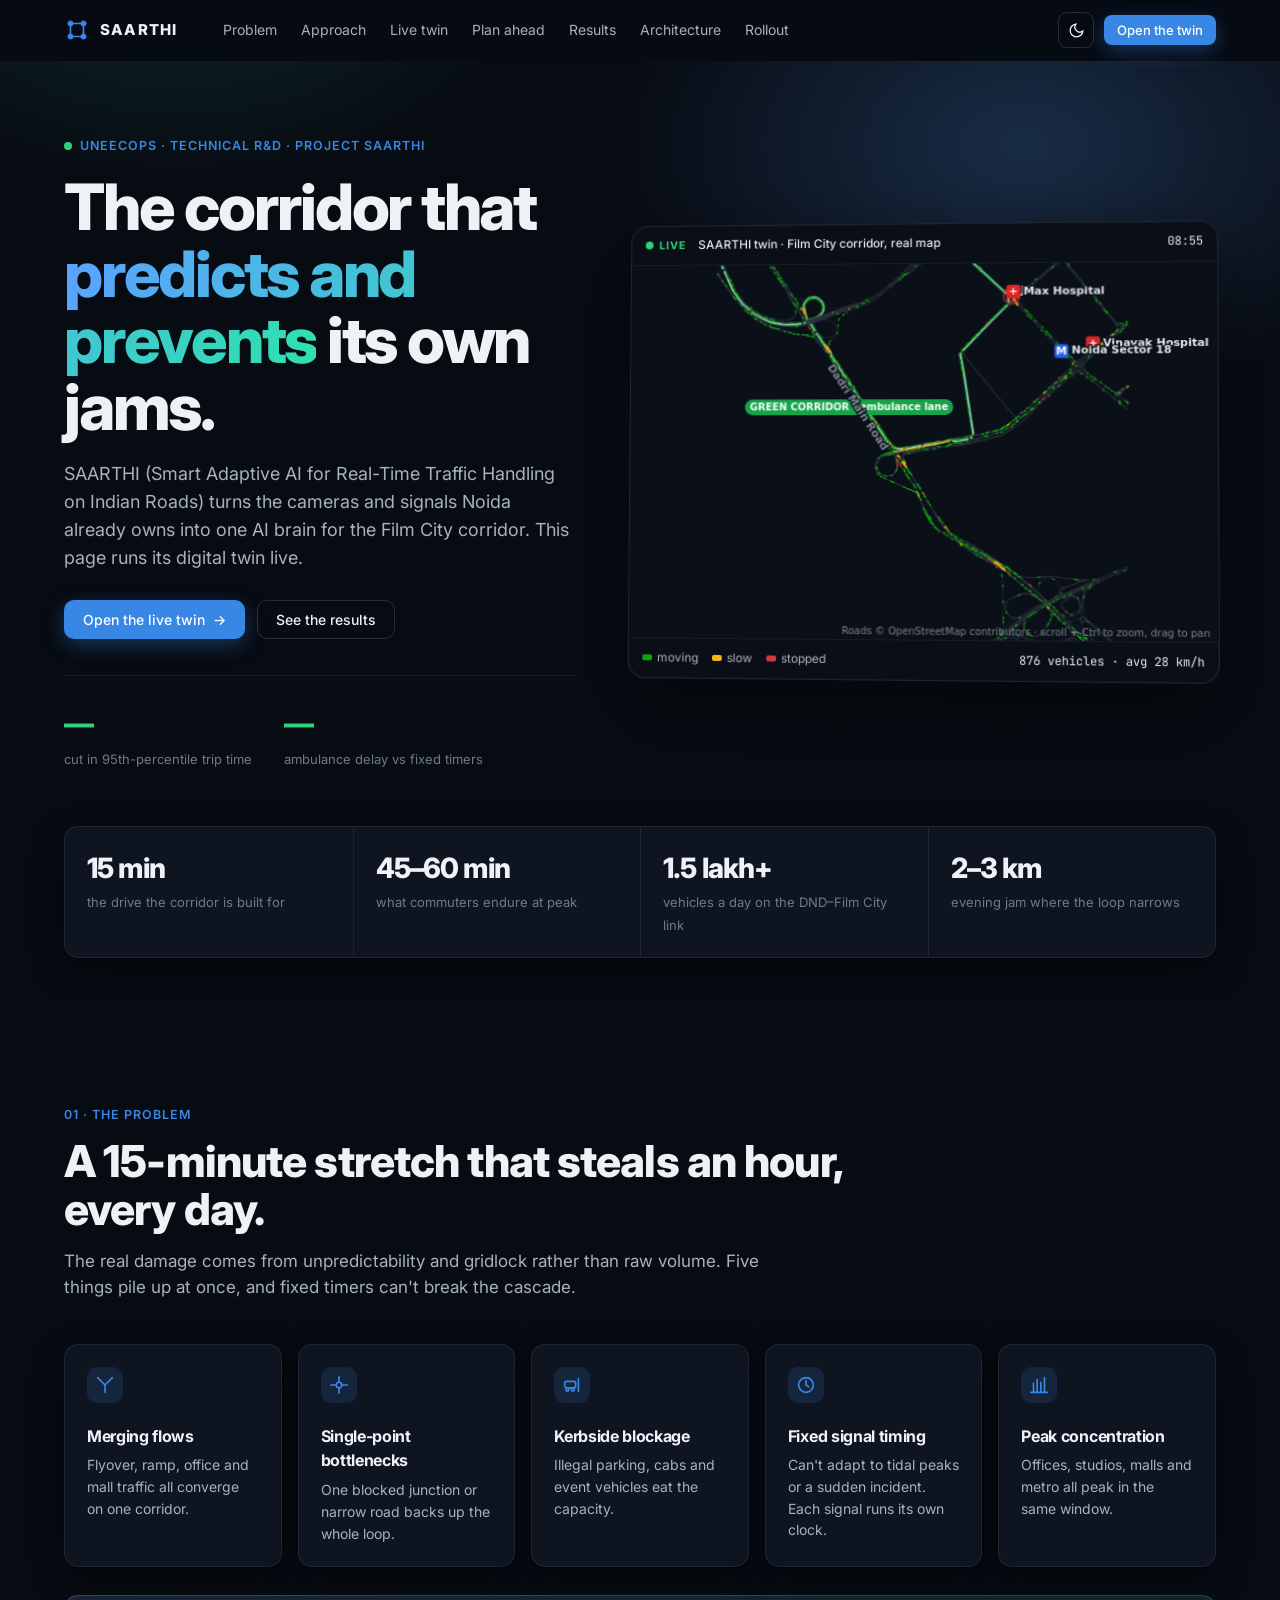
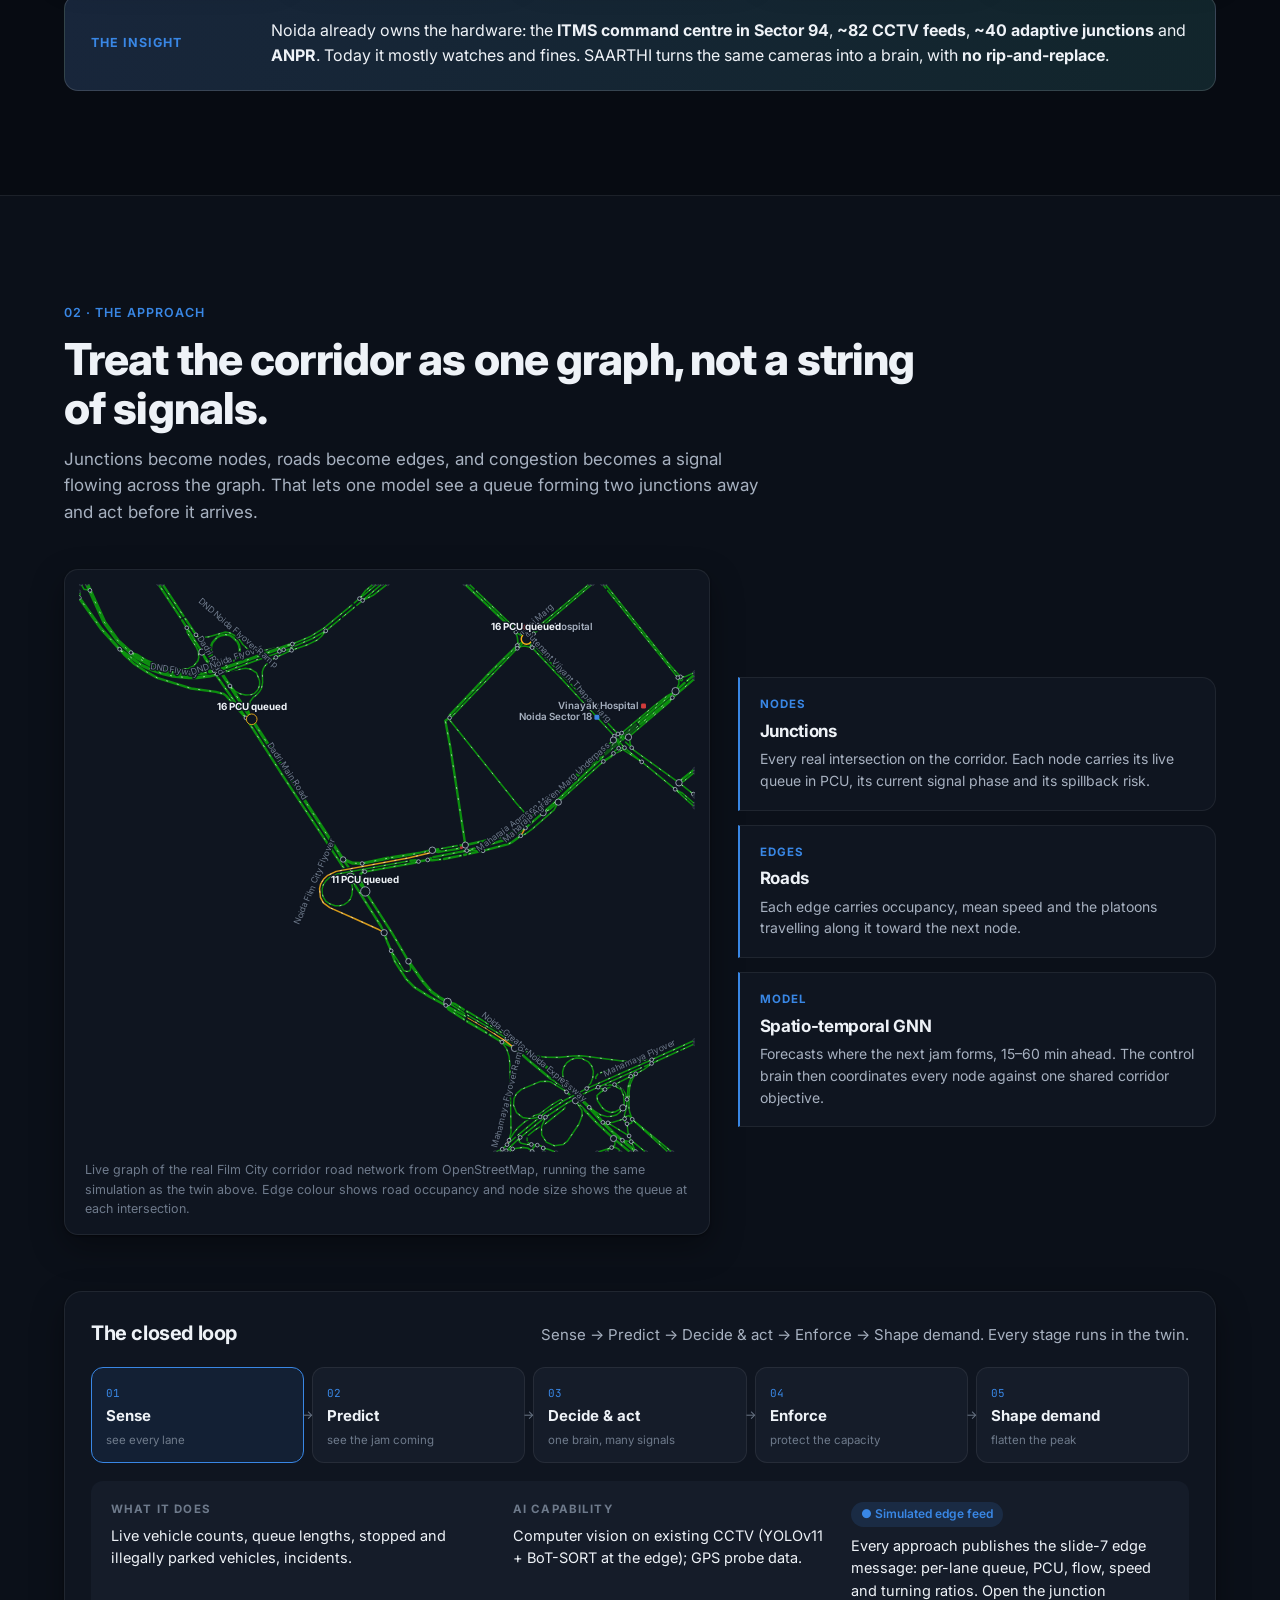
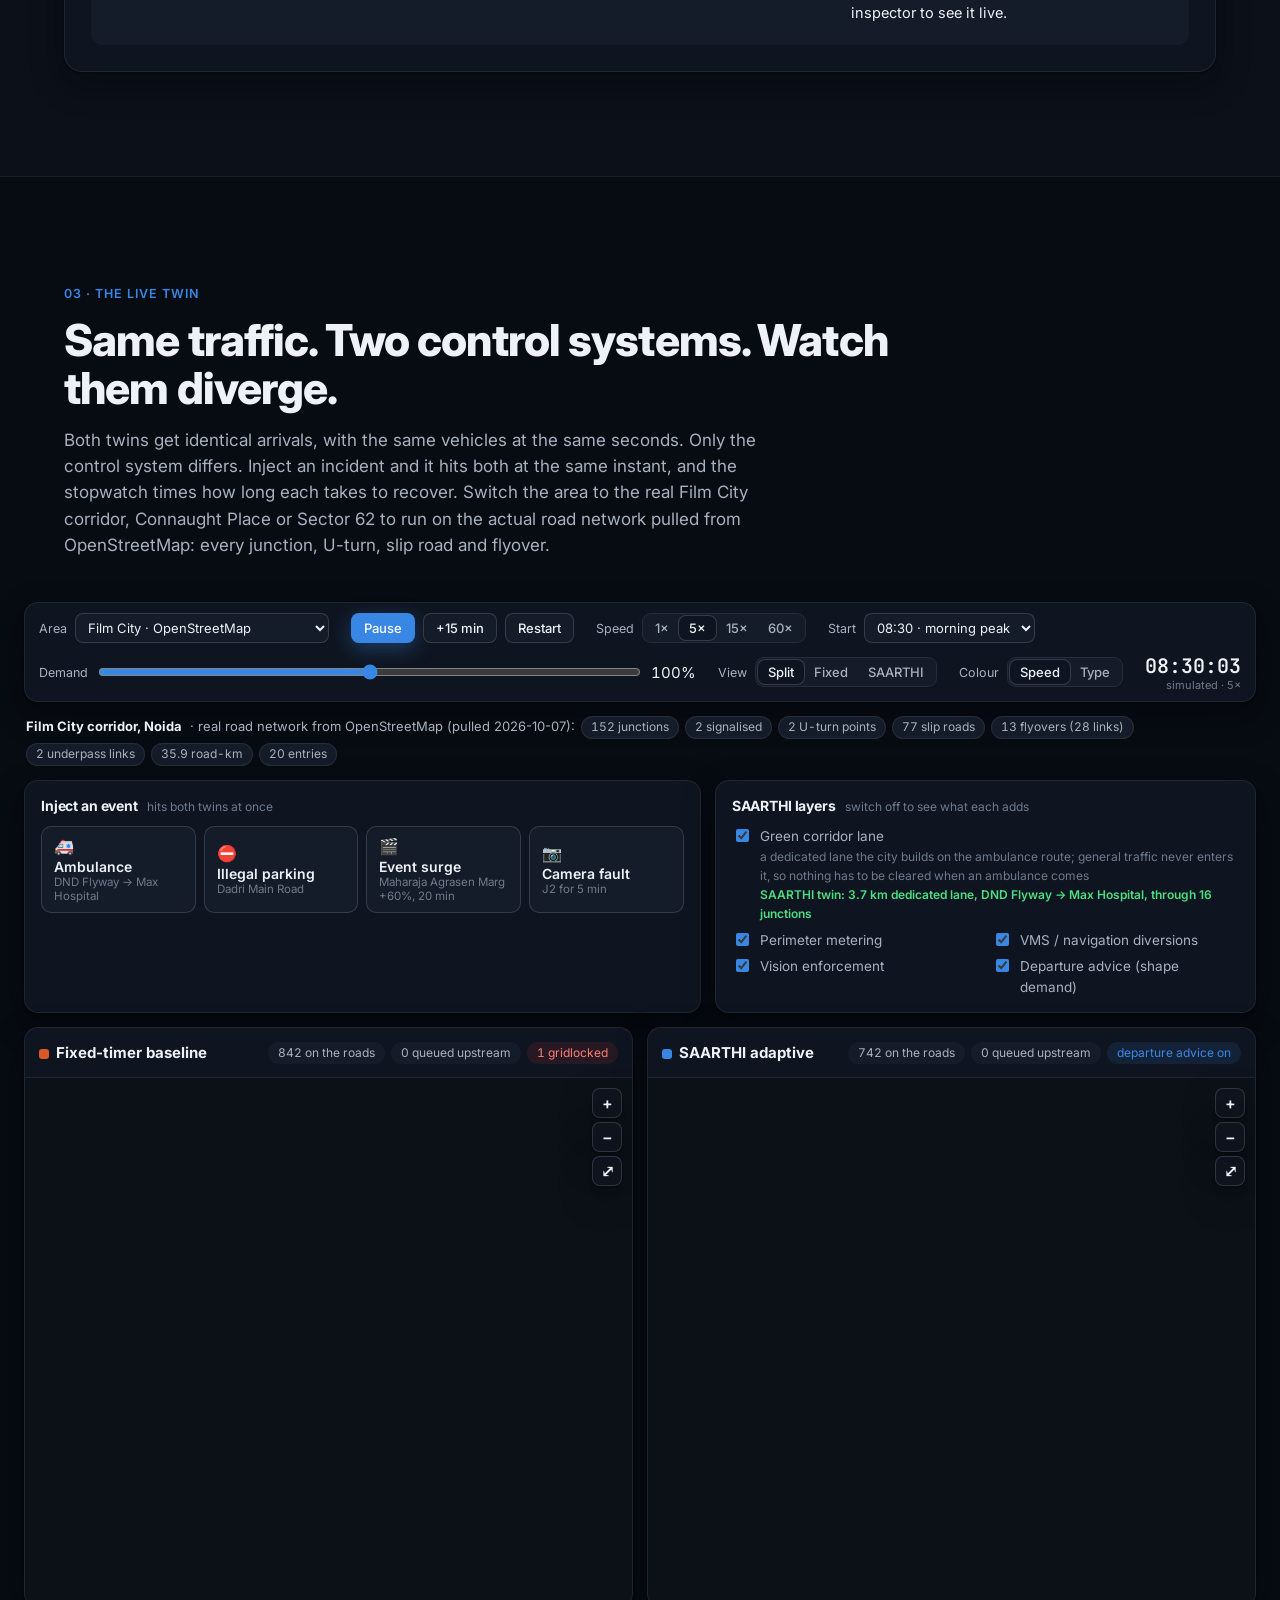
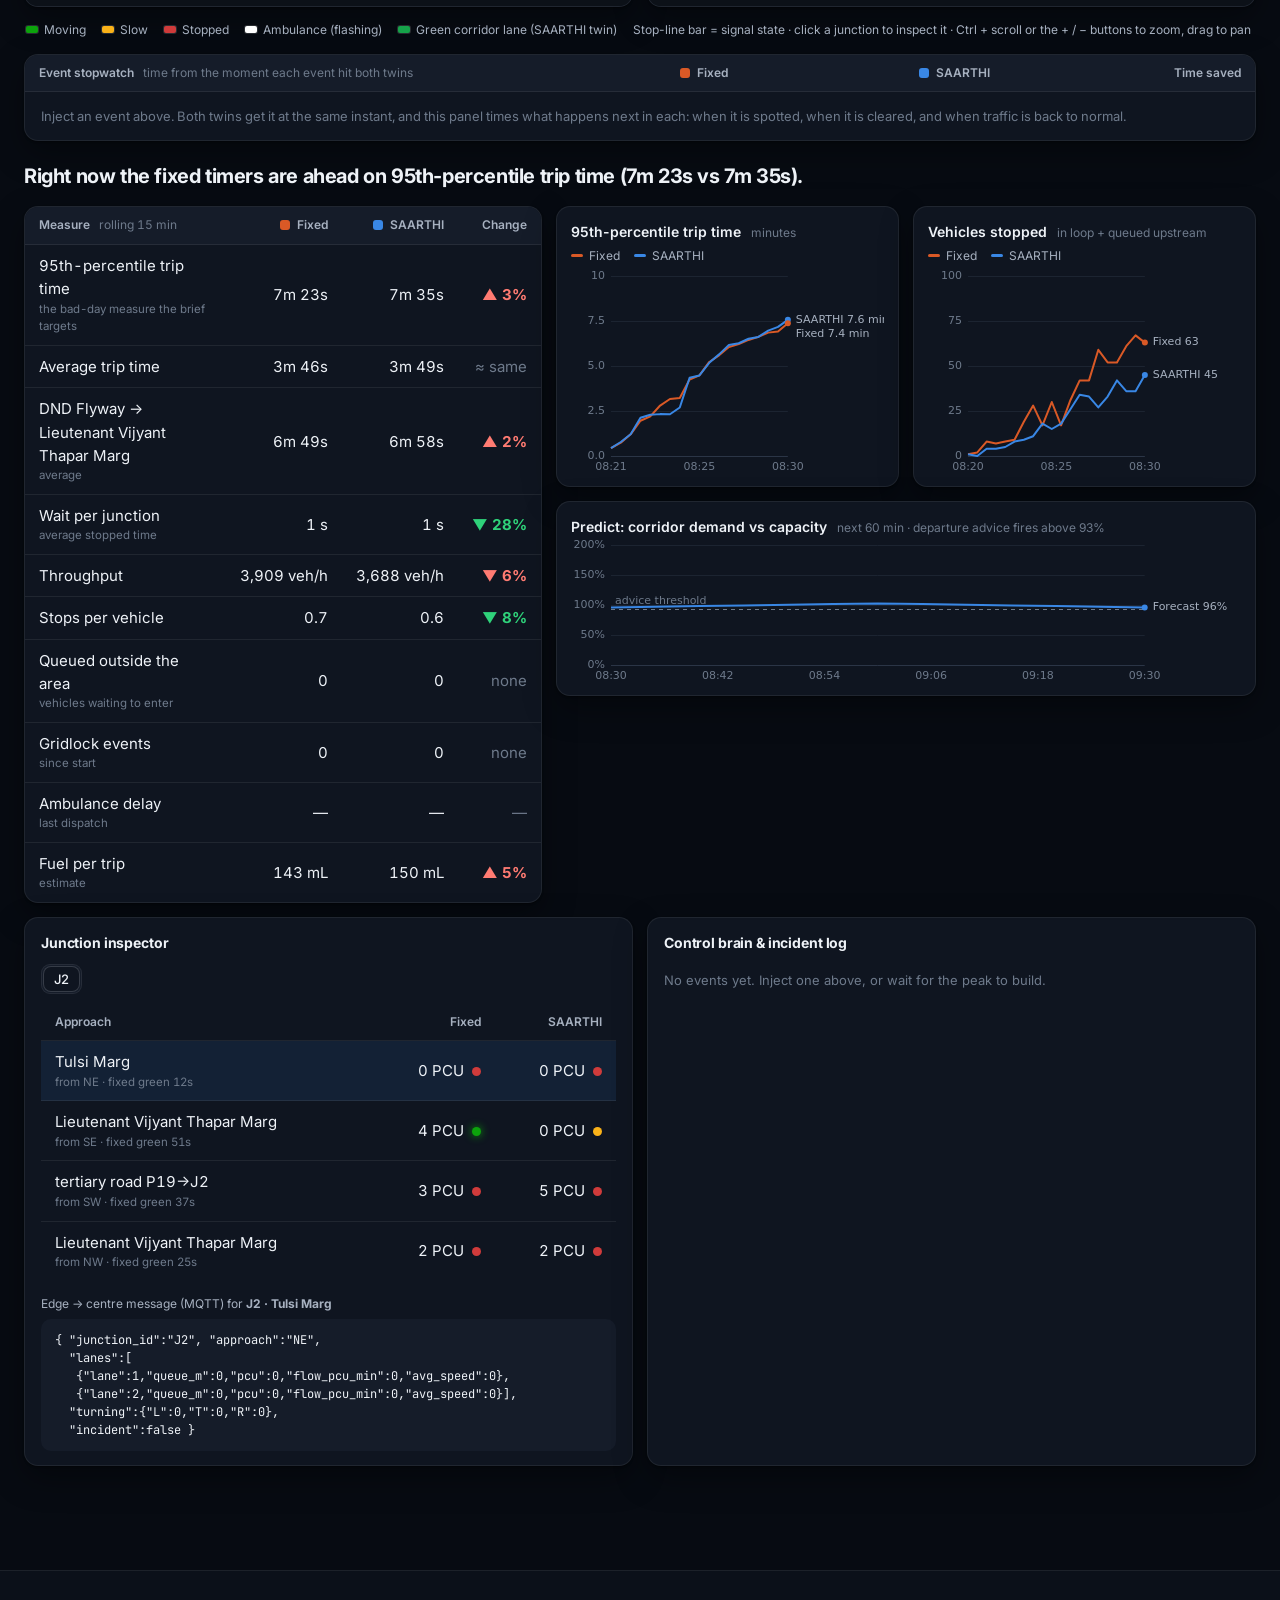
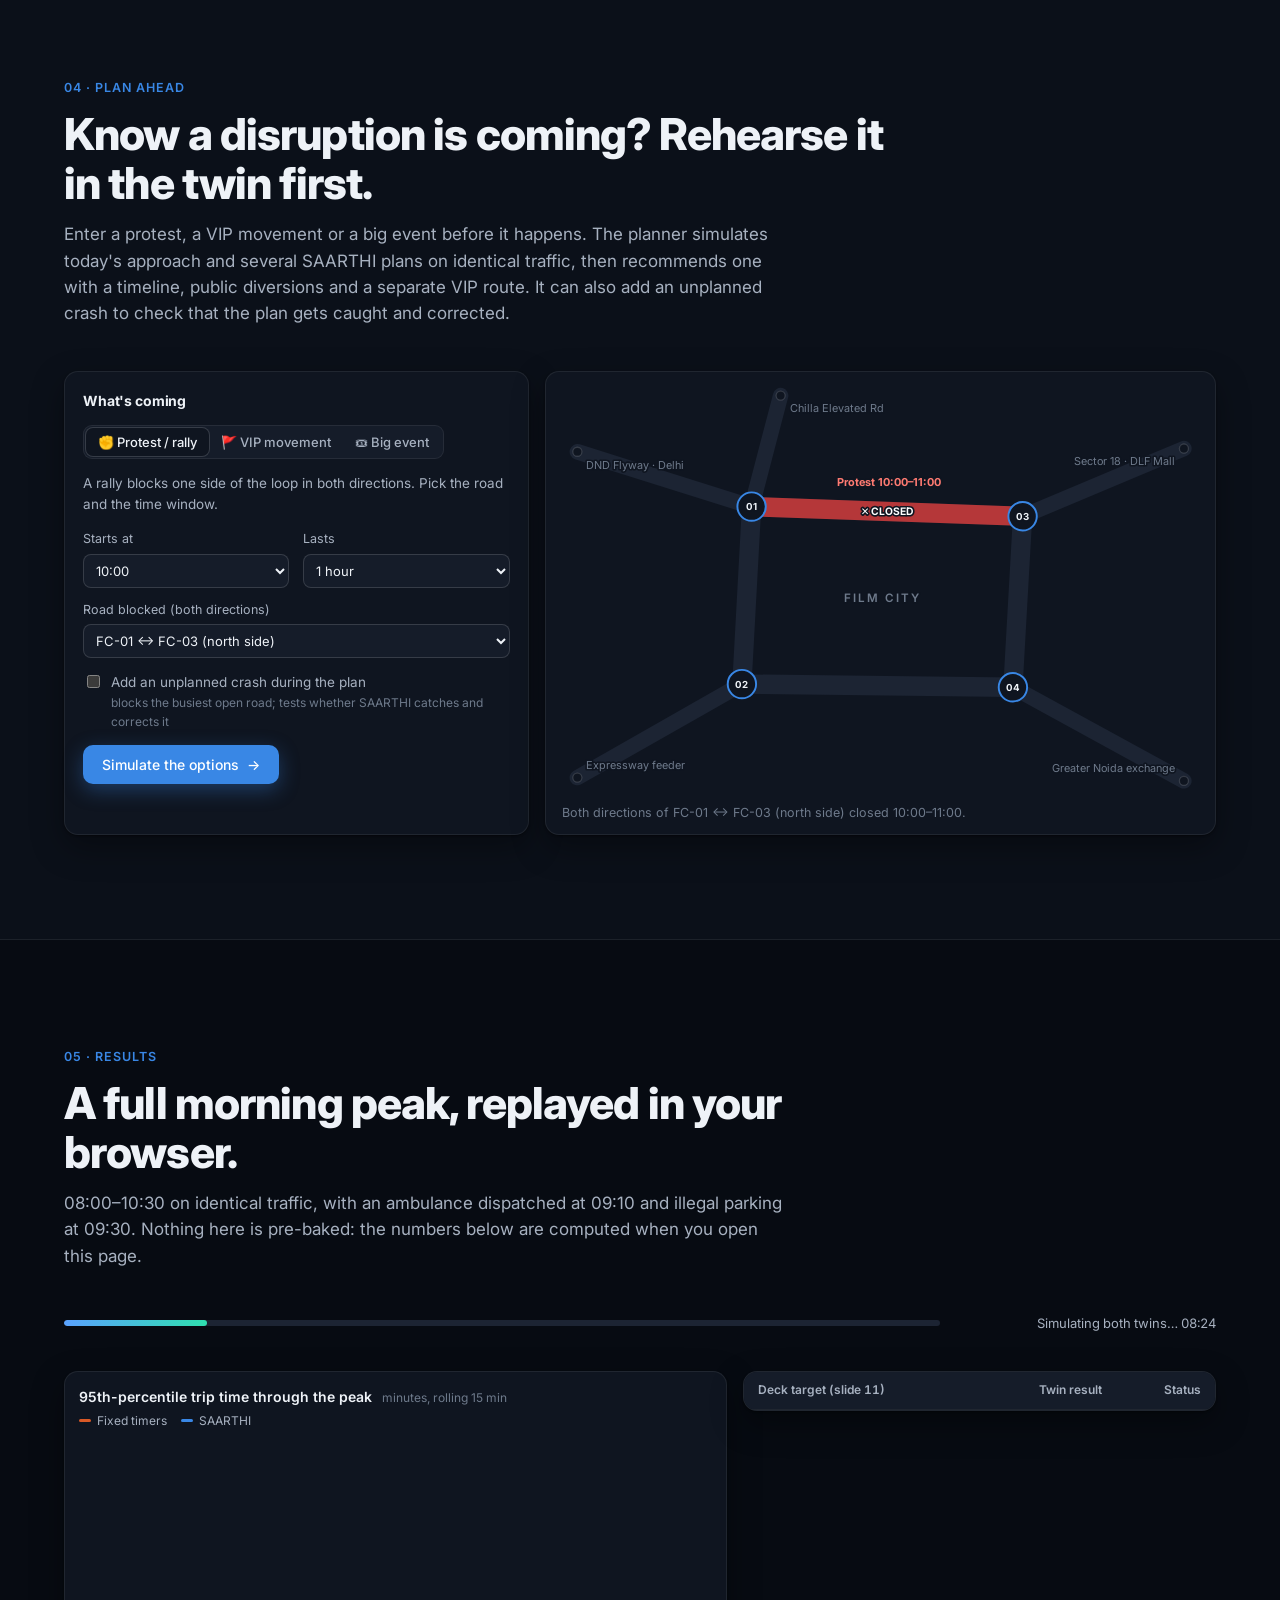
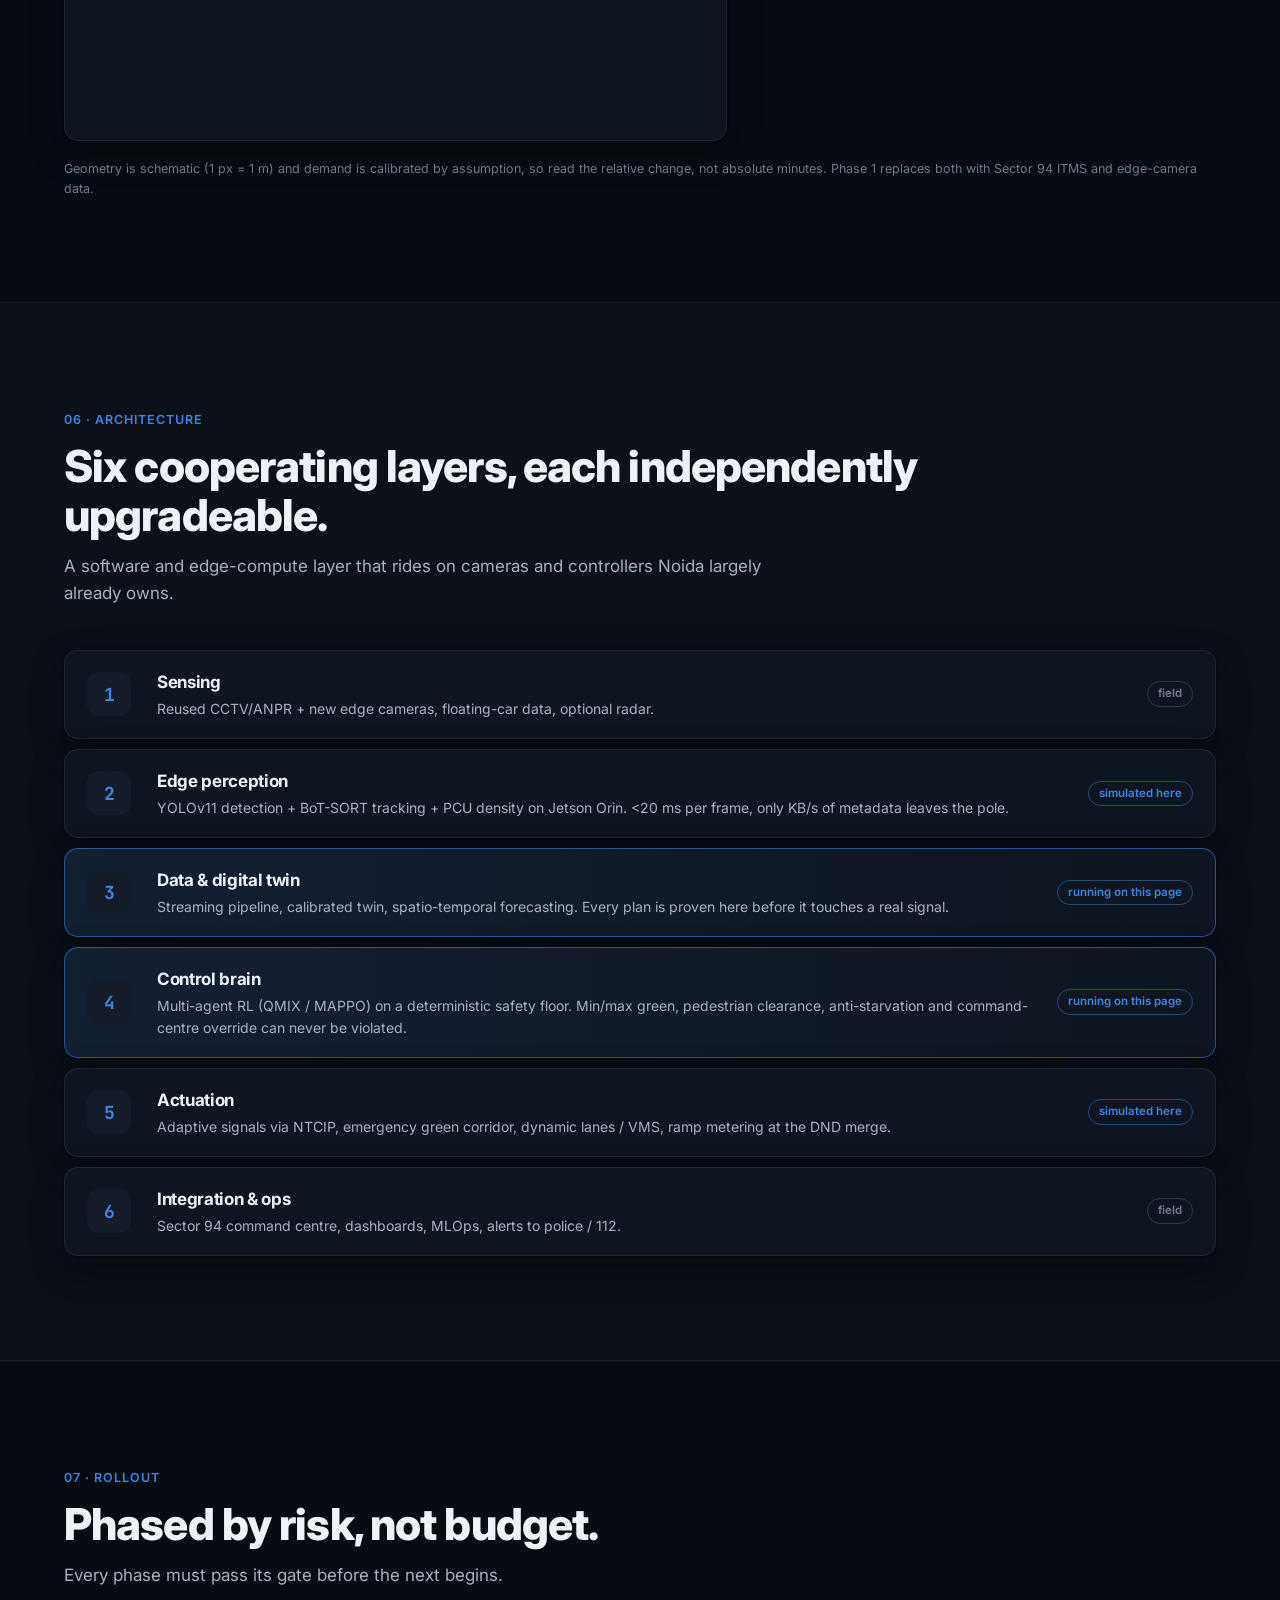
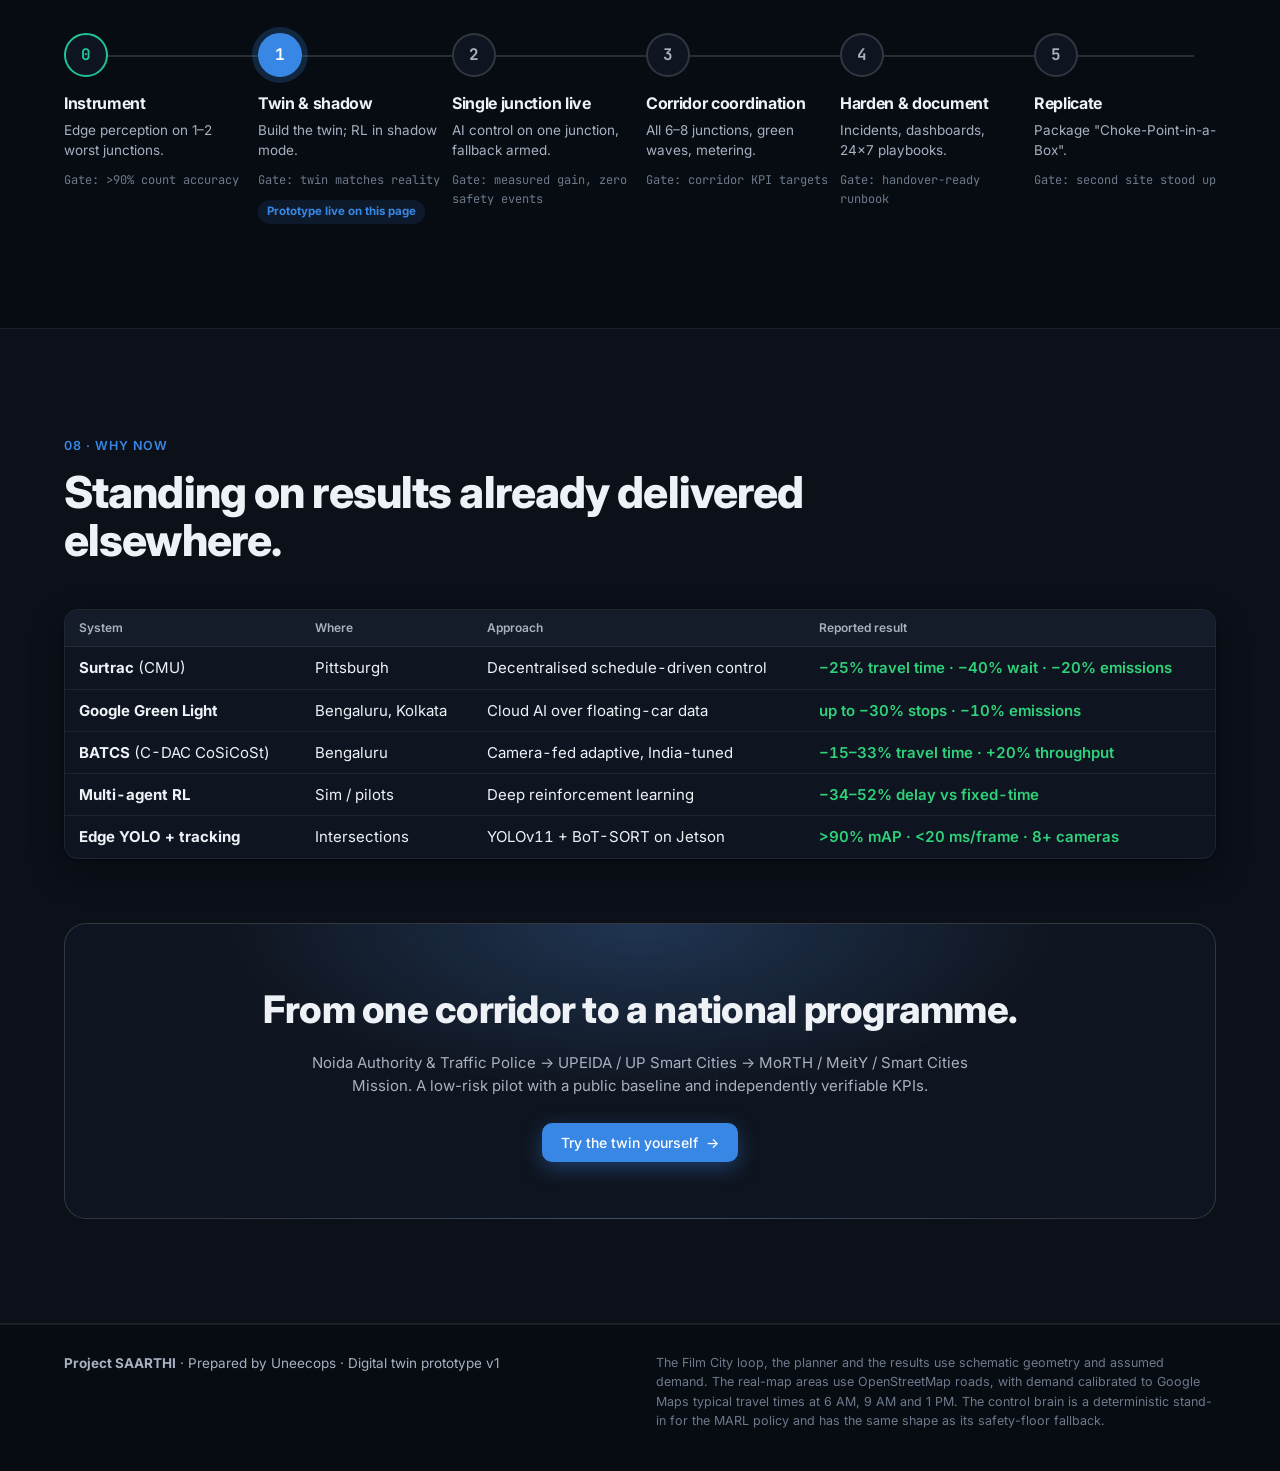
==== commit c68abe4f: "Let wide tables scroll on phones; update the footer's data caveat The KPI and evidence tables were c" ====
--- a/index.html
+++ b/index.html
@@ -489,7 +489,7 @@
 <footer class="footer">
   <div class="wrap foot-in">
     <div><b>Project SAARTHI</b> · Prepared by Uneecops · Digital twin prototype v1</div>
-    <div class="fine">Schematic geometry, demand calibrated by assumption. The control brain is a deterministic stand-in for the MARL policy and has the same shape as its safety-floor fallback.</div>
+    <div class="fine">The Film City loop, the planner and the results use schematic geometry and assumed demand. The real-map areas use OpenStreetMap roads, with demand calibrated to Google Maps typical travel times at 6 AM, 9 AM and 1 PM. The control brain is a deterministic stand-in for the MARL policy and has the same shape as its safety-floor fallback.</div>
   </div>
 </footer>
 
--- a/css/site.css
+++ b/css/site.css
@@ -257,7 +257,7 @@
 /* ================================================================ lab */
 .lab { display: grid; gap: 14px; }
 .panel { background: var(--surface); border: 1px solid var(--line); border-radius: var(--r); padding: 14px 16px; box-shadow: var(--shadow); min-width: 0; }
-.panel.flush { padding: 0; overflow: hidden; }
+.panel.flush { padding: 0; overflow: hidden; overflow-x: auto; } /* wide tables scroll on phones instead of being cut off */
 .panel h4 { font-size: 14px; margin-bottom: 10px; letter-spacing: -0.01em; }
 .bar { display: flex; flex-wrap: wrap; gap: 10px 22px; align-items: center; background: var(--surface); border: 1px solid var(--line); border-radius: var(--r); padding: 10px 14px; box-shadow: var(--shadow); }
 .group { display: flex; align-items: center; gap: 8px; }
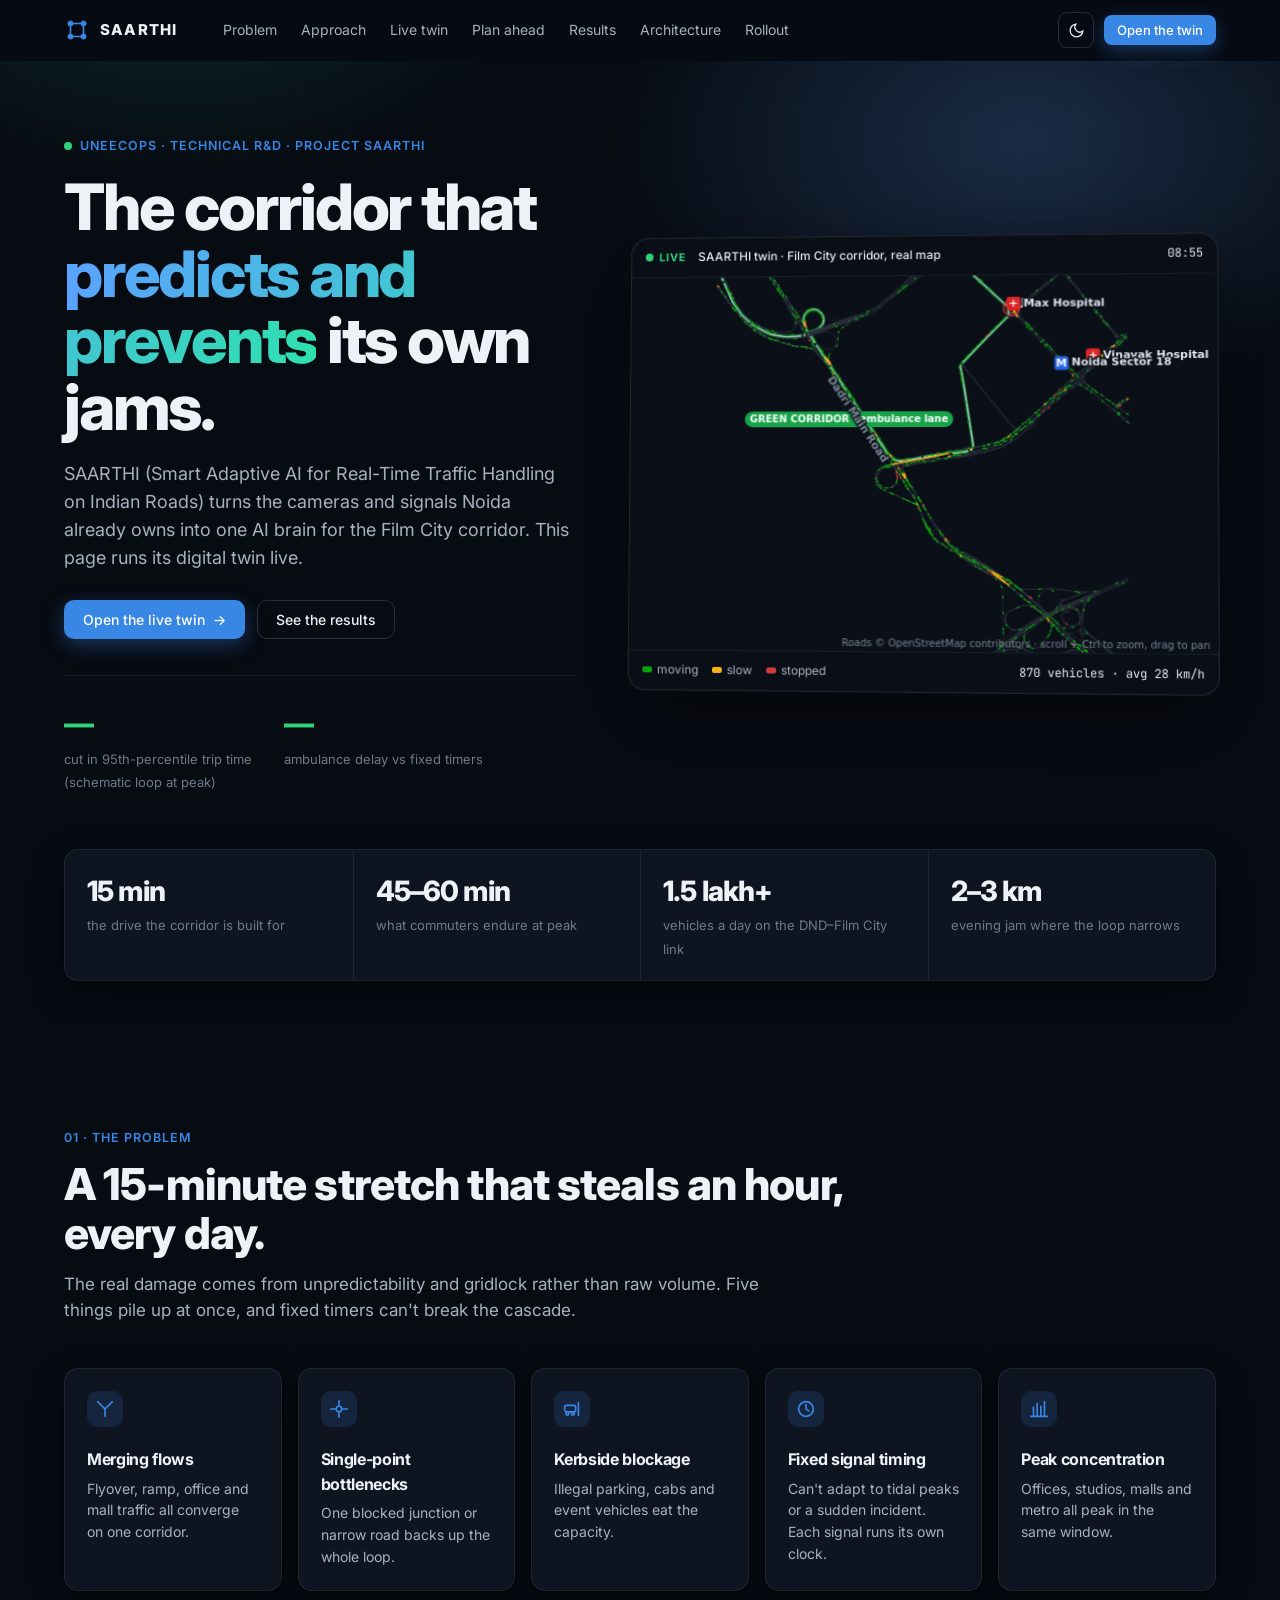
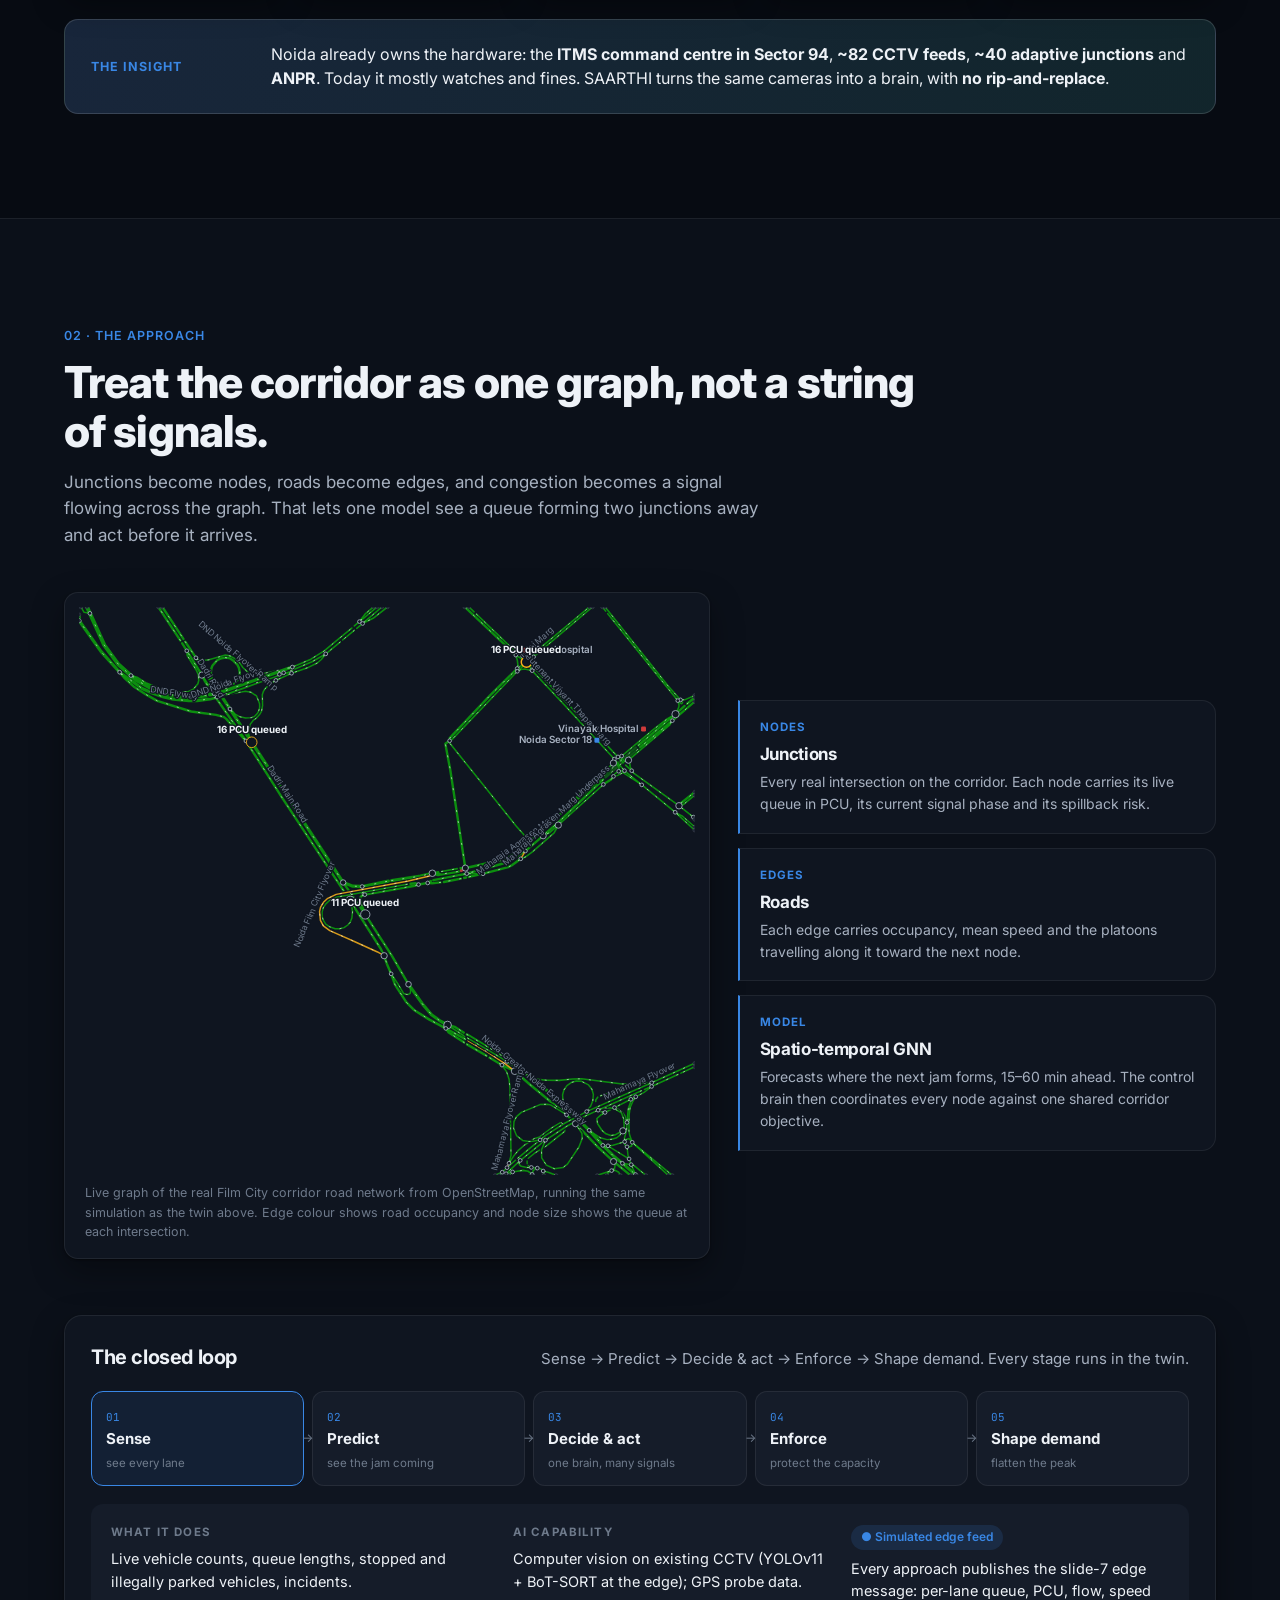
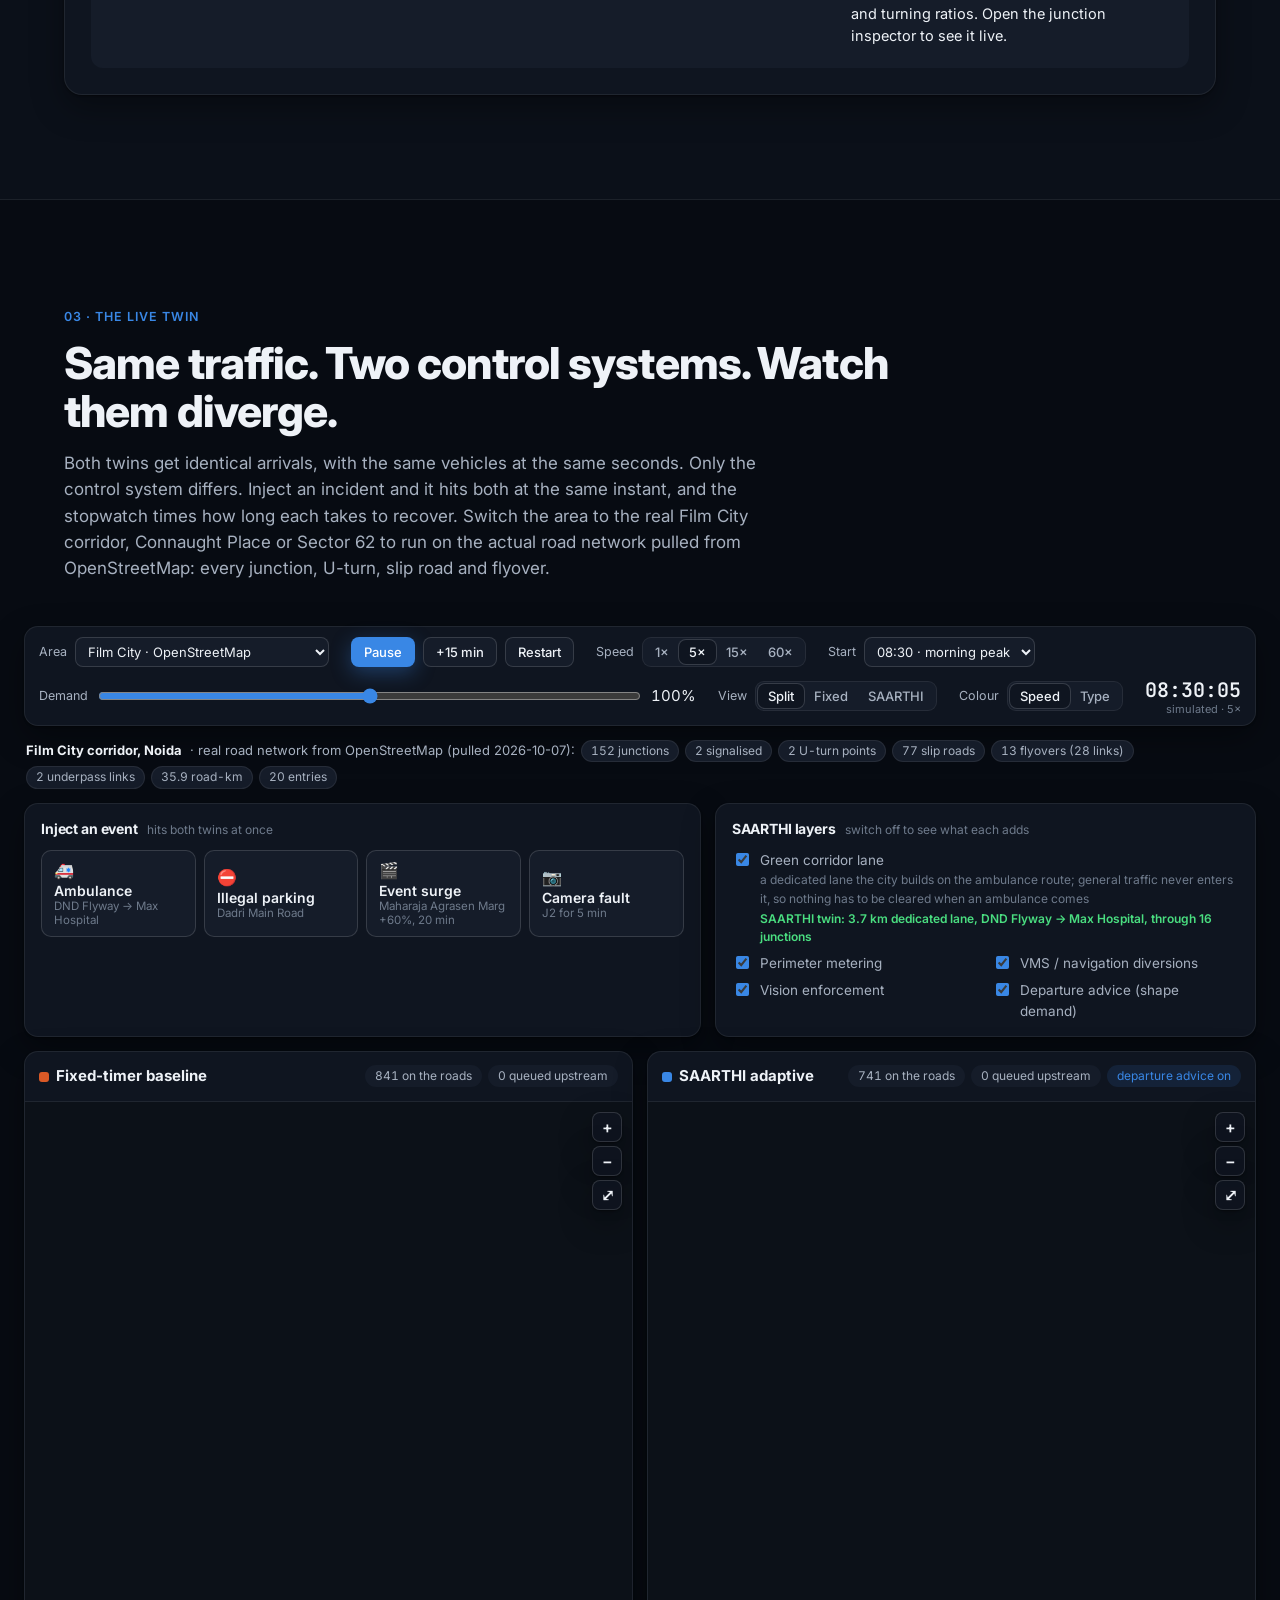
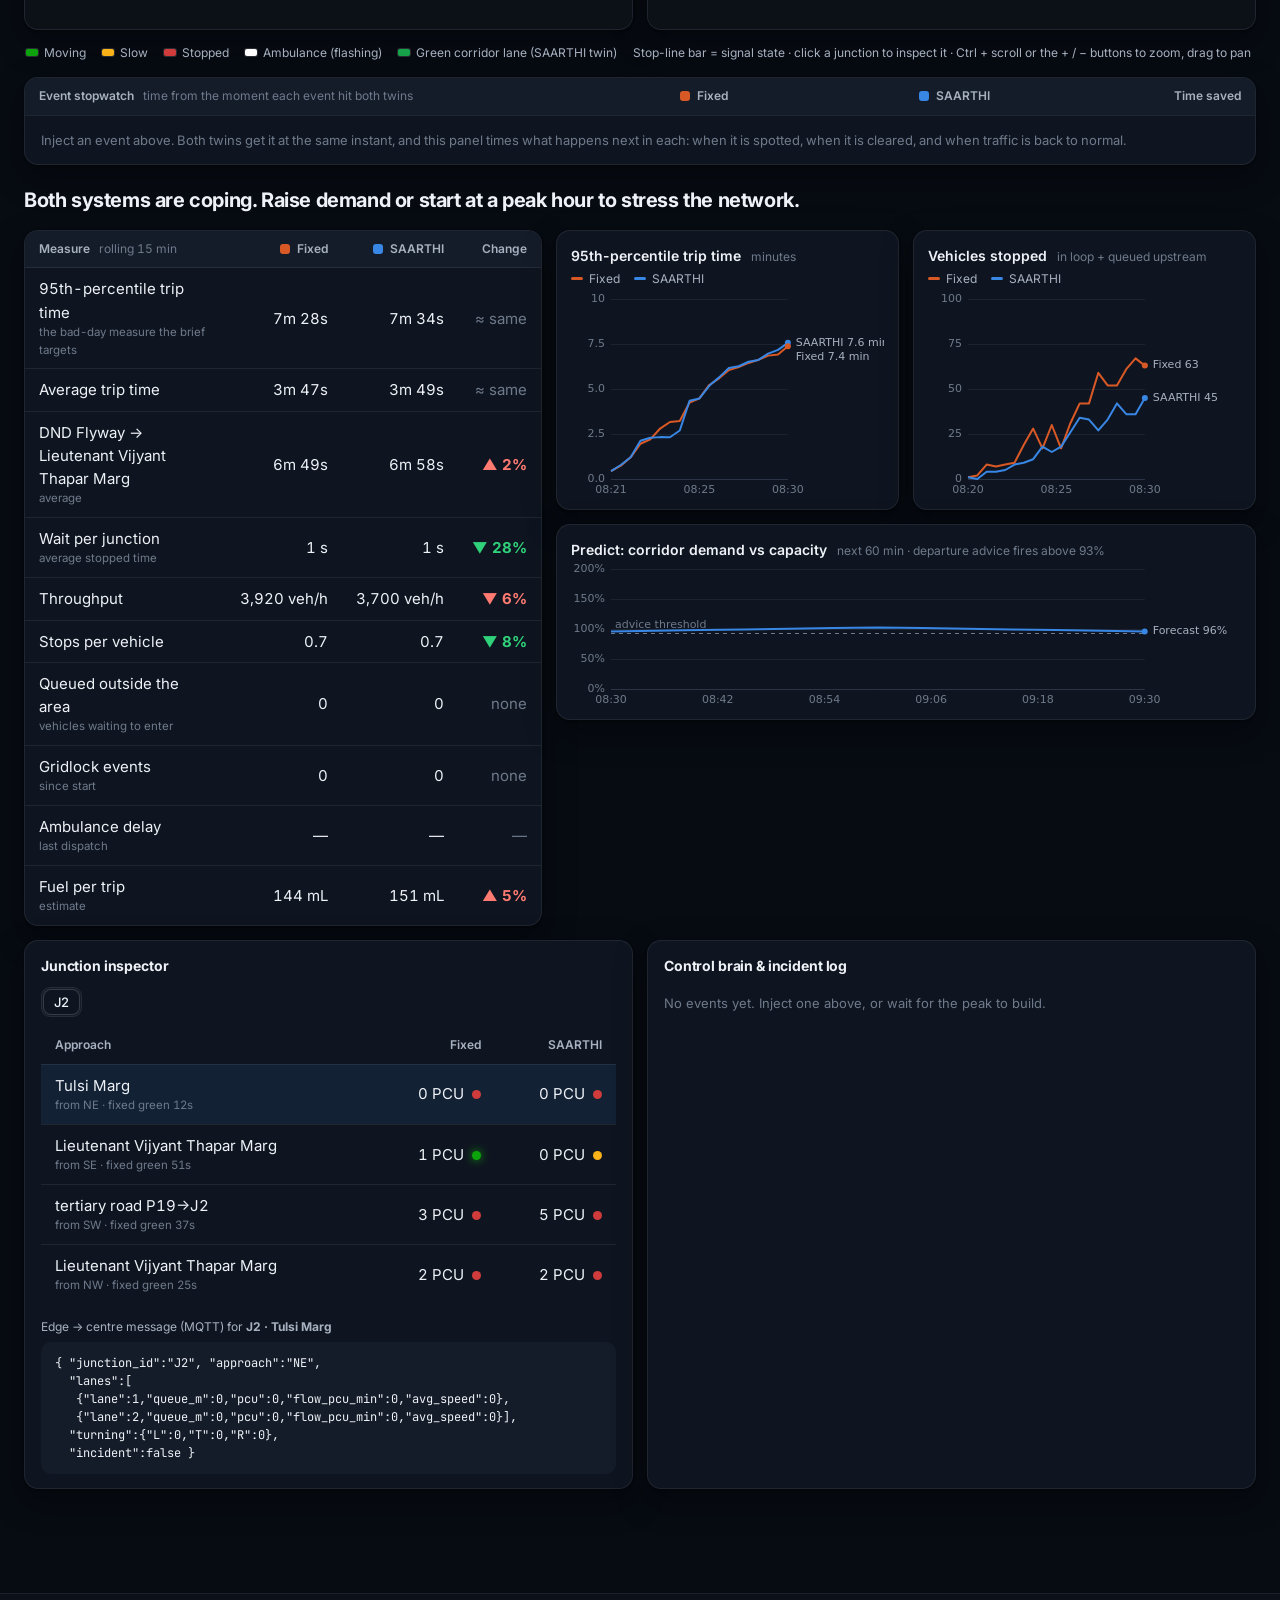
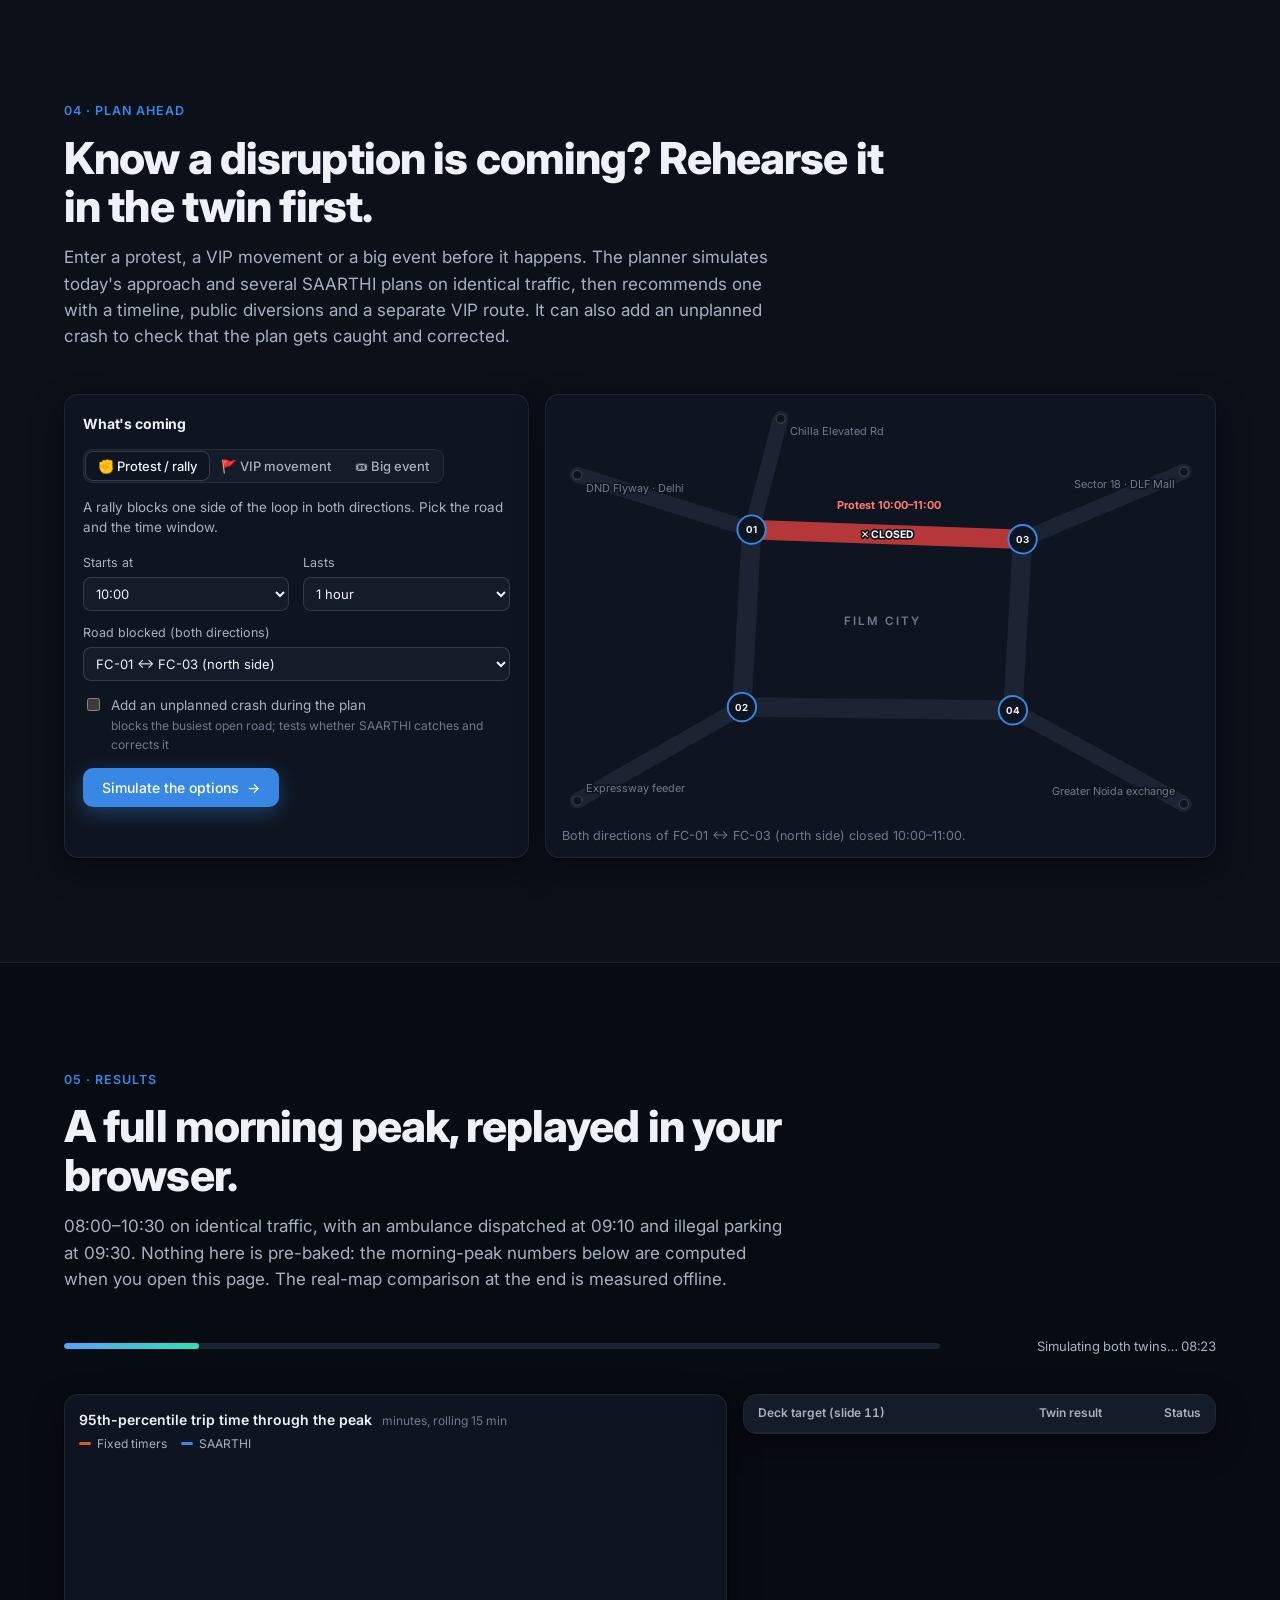
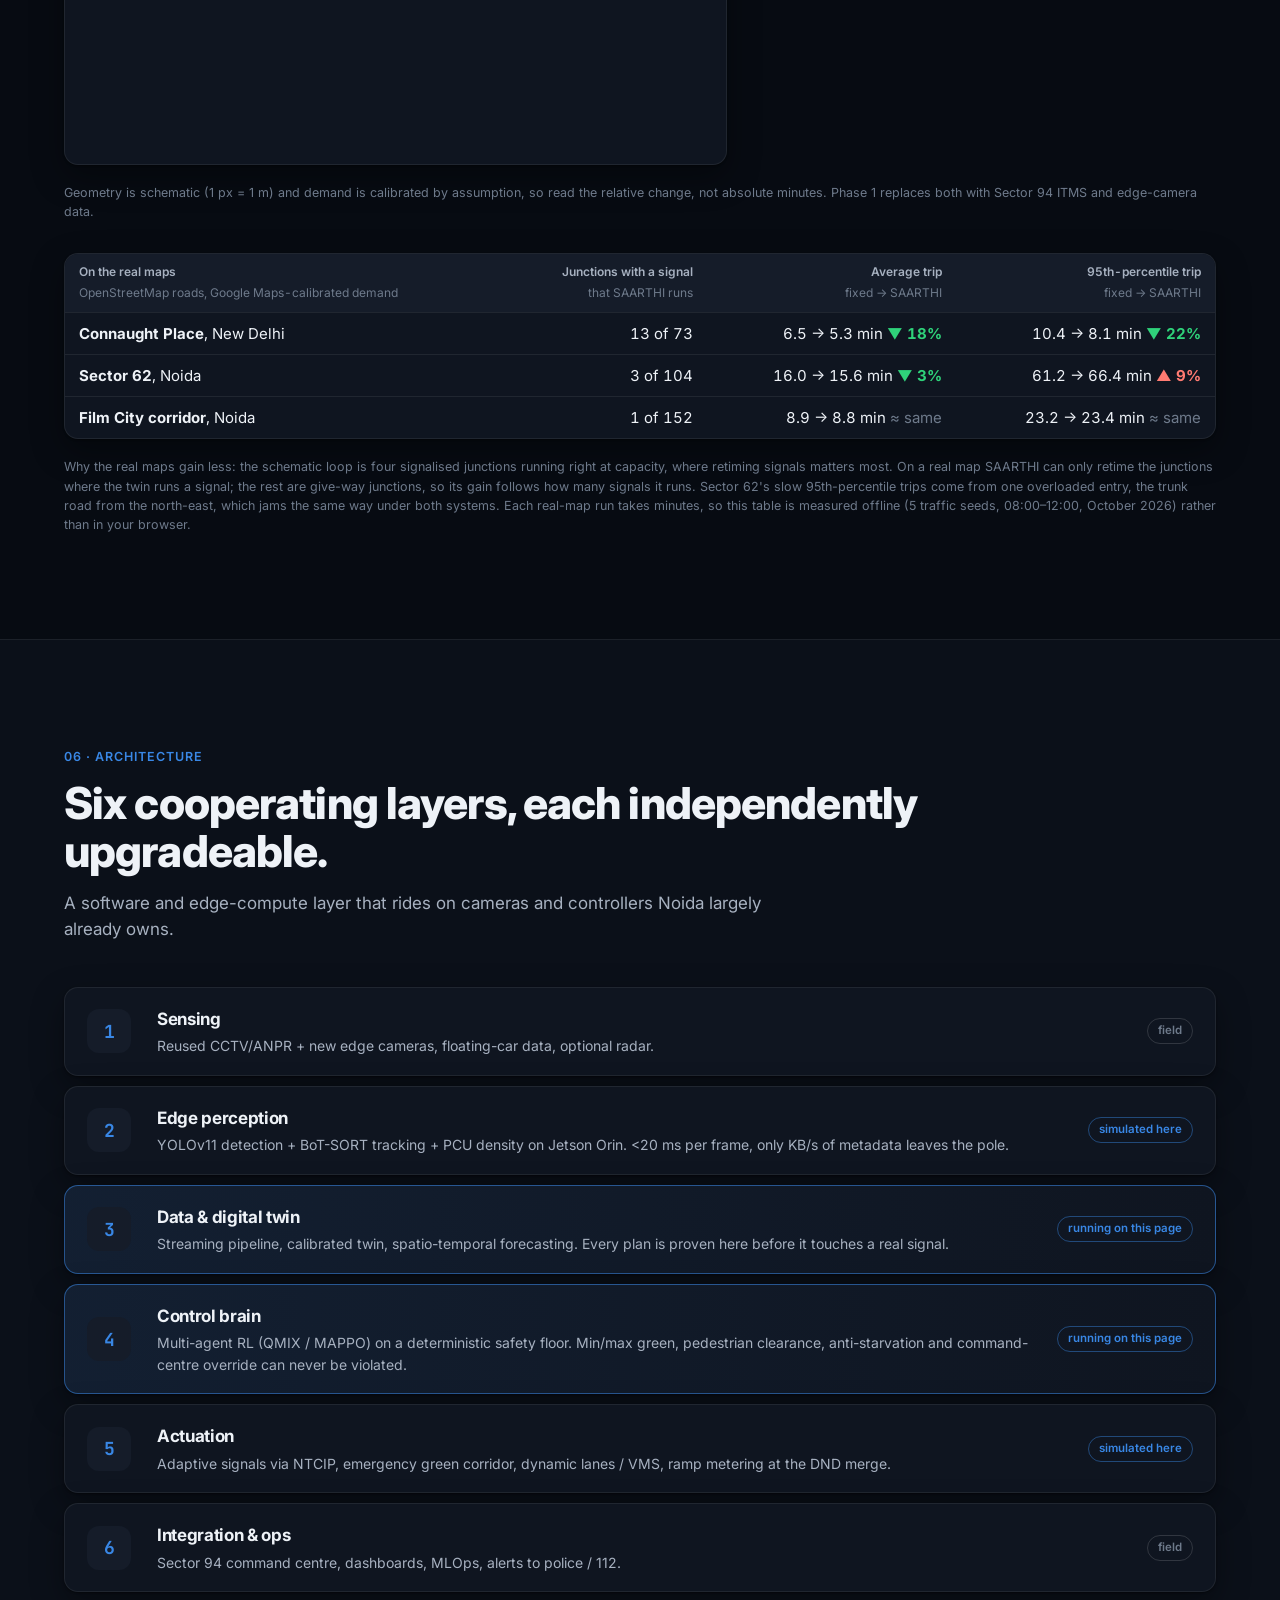
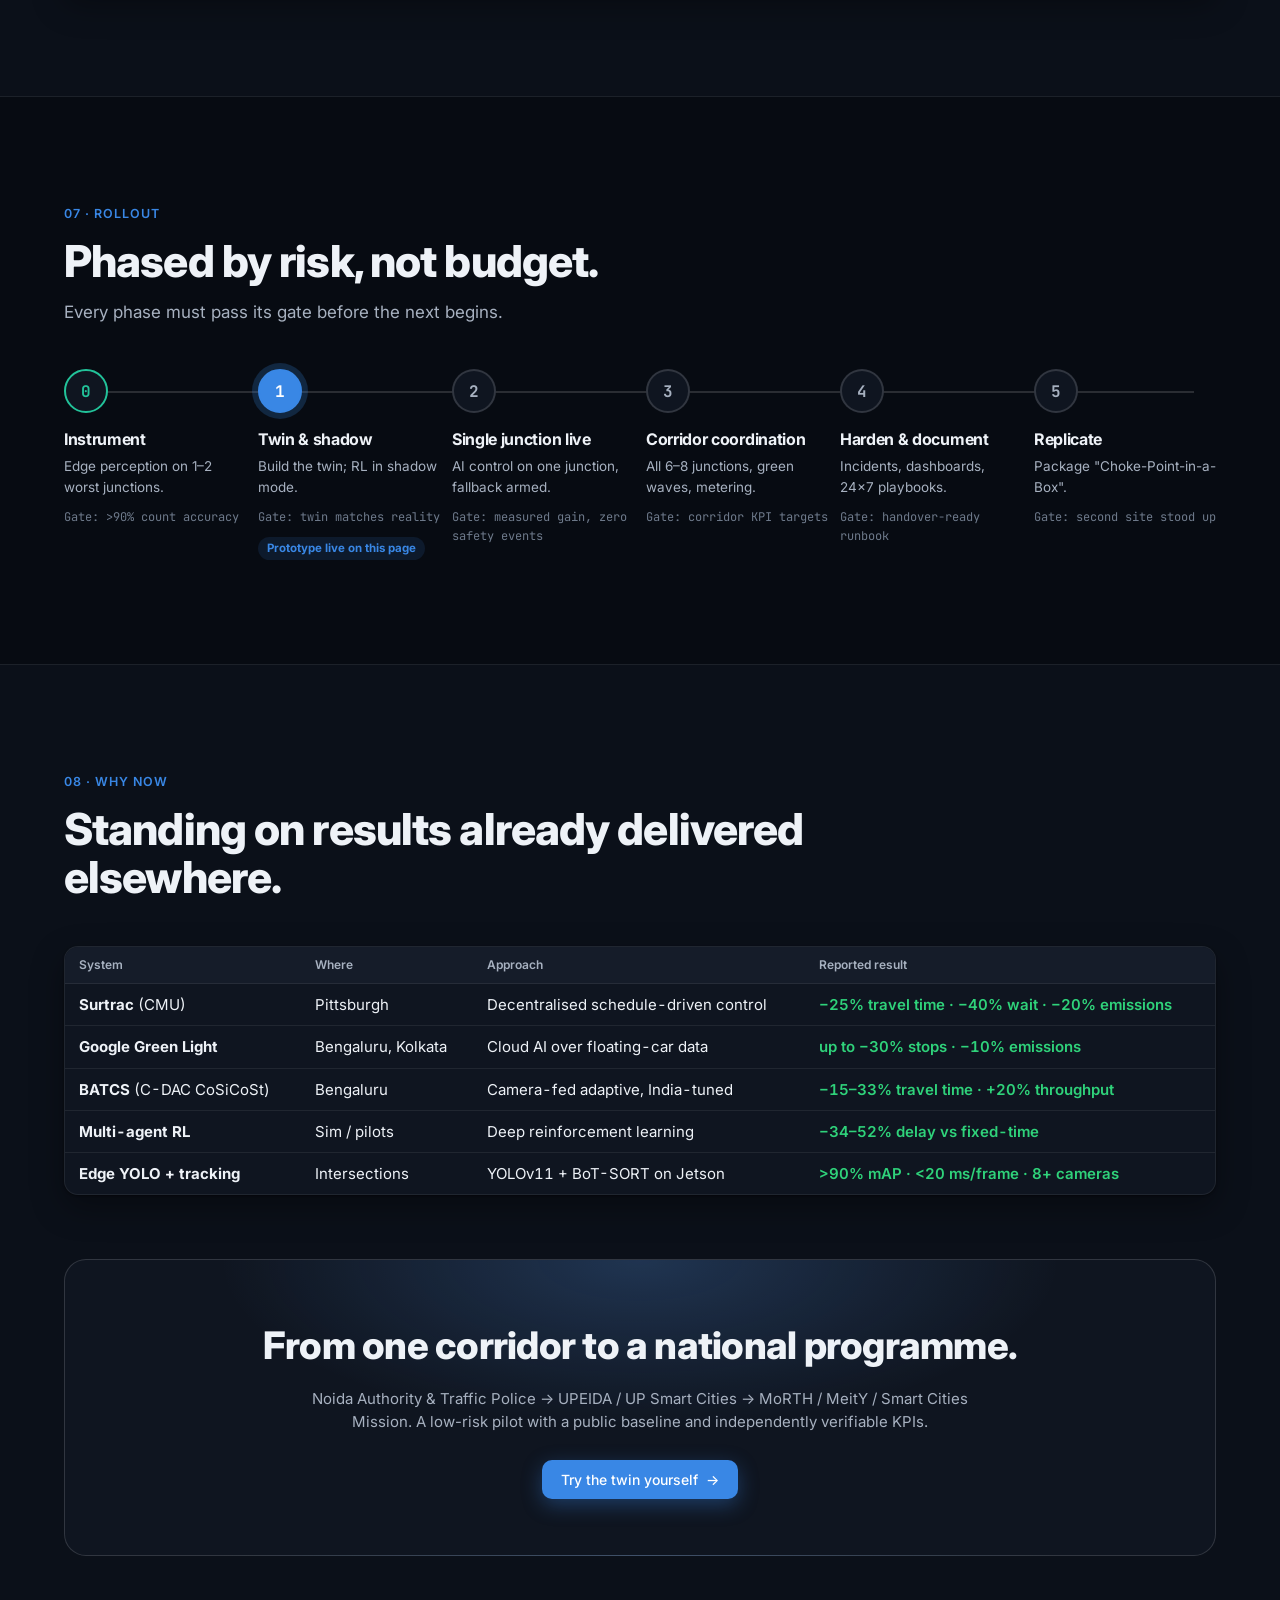
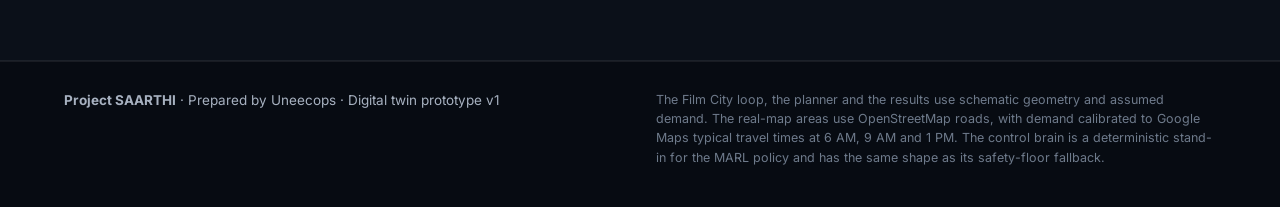
==== commit e33d5097: "Show real-map results next to the schematic-loop headline numbers The hero and Results numbers (-74%" ====
--- a/index.html
+++ b/index.html
@@ -53,7 +53,7 @@
         <a href="#results" class="btn btn-ghost">See the results</a>
       </div>
       <div class="hero-proof" id="hero-proof">
-        <div><b id="hp-p95">—</b><span>cut in 95th-percentile trip time</span></div>
+        <div><b id="hp-p95">—</b><span>cut in 95th-percentile trip time<br>(schematic loop at peak)</span></div>
         <div><b id="hp-ev">—</b><span>ambulance delay vs fixed timers</span></div>
       </div>
     </div>
@@ -397,7 +397,7 @@
     <div class="section-head reveal">
       <div class="eyebrow">05 · Results</div>
       <h2>A full morning peak, replayed in your browser.</h2>
-      <p class="lead">08:00–10:30 on identical traffic, with an ambulance dispatched at 09:10 and illegal parking at 09:30. Nothing here is pre-baked: the numbers below are computed when you open this page.</p>
+      <p class="lead">08:00–10:30 on identical traffic, with an ambulance dispatched at 09:10 and illegal parking at 09:30. Nothing here is pre-baked: the morning-peak numbers below are computed when you open this page. The real-map comparison at the end is measured offline.</p>
     </div>
     <div class="bench-run reveal" id="bench-run">
       <div class="bench-bar"><div class="bench-fill" id="bench-fill"></div></div>
@@ -418,6 +418,18 @@
       </div>
     </div>
     <p class="fine reveal">Geometry is schematic (1 px = 1 m) and demand is calibrated by assumption, so read the relative change, not absolute minutes. Phase 1 replaces both with Sector 94 ITMS and edge-camera data.</p>
+
+    <div class="panel flush reveal realmaps">
+      <table aria-label="SAARTHI versus fixed timers on the real maps">
+        <thead><tr><th>On the real maps <span class="hint">OpenStreetMap roads, Google Maps-calibrated demand</span></th><th class="num">Junctions with a signal <span class="hint">that SAARTHI runs</span></th><th class="num">Average trip <span class="hint">fixed → SAARTHI</span></th><th class="num">95th-percentile trip <span class="hint">fixed → SAARTHI</span></th></tr></thead>
+        <tbody>
+          <tr><td><b>Connaught Place</b>, New Delhi</td><td class="num">13 of 73</td><td class="num">6.5 → 5.3 min <span class="delta good">▼ 18%</span></td><td class="num">10.4 → 8.1 min <span class="delta good">▼ 22%</span></td></tr>
+          <tr><td><b>Sector 62</b>, Noida</td><td class="num">3 of 104</td><td class="num">16.0 → 15.6 min <span class="delta good">▼ 3%</span></td><td class="num">61.2 → 66.4 min <span class="delta bad">▲ 9%</span></td></tr>
+          <tr><td><b>Film City corridor</b>, Noida</td><td class="num">1 of 152</td><td class="num">8.9 → 8.8 min <span class="delta flat">≈ same</span></td><td class="num">23.2 → 23.4 min <span class="delta flat">≈ same</span></td></tr>
+        </tbody>
+      </table>
+    </div>
+    <p class="fine reveal">Why the real maps gain less: the schematic loop is four signalised junctions running right at capacity, where retiming signals matters most. On a real map SAARTHI can only retime the junctions where the twin runs a signal; the rest are give-way junctions, so its gain follows how many signals it runs. Sector 62's slow 95th-percentile trips come from one overloaded entry, the trunk road from the north-east, which jams the same way under both systems. Each real-map run takes minutes, so this table is measured offline (5 traffic seeds, 08:00–12:00, October 2026) rather than in your browser.</p>
   </div>
 </section>
 
--- a/css/site.css
+++ b/css/site.css
@@ -409,6 +409,9 @@
 .bcard .vs span { display: inline-flex; align-items: center; }
 .bench-charts { display: grid; grid-template-columns: 1.4fr 1fr; gap: 16px; margin-top: 16px; align-items: start; }
 .targets td:first-child b { display: block; }
+.realmaps { margin-top: 32px; }
+.realmaps td { white-space: nowrap; }
+.realmaps th .hint { display: block; margin: 2px 0 0; }
 .pill { display: inline-block; font-size: 11.5px; font-weight: 700; padding: 3px 10px; border-radius: 999px; }
 .pill.met { color: var(--good-text); background: color-mix(in srgb, var(--status-good) 14%, transparent); }
 .pill.close { color: #b77900; background: color-mix(in srgb, var(--status-warn) 18%, transparent); }
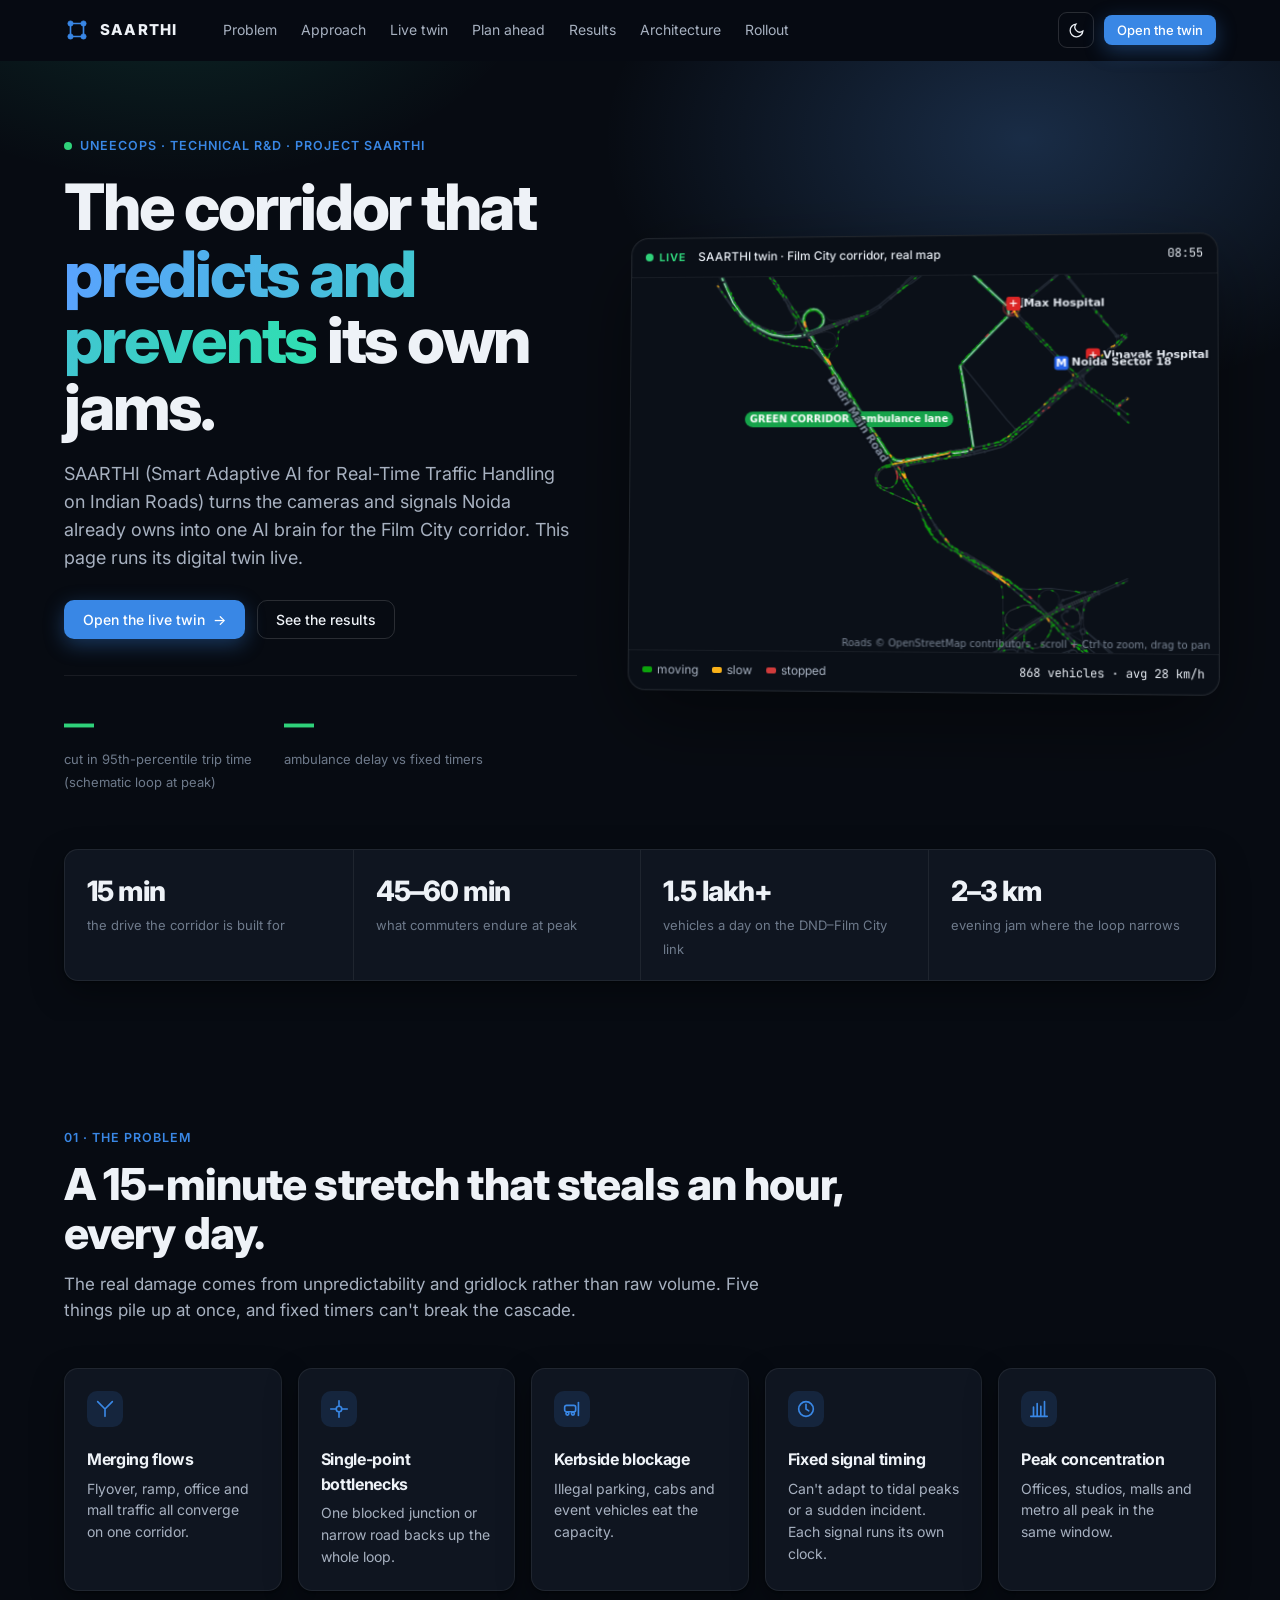
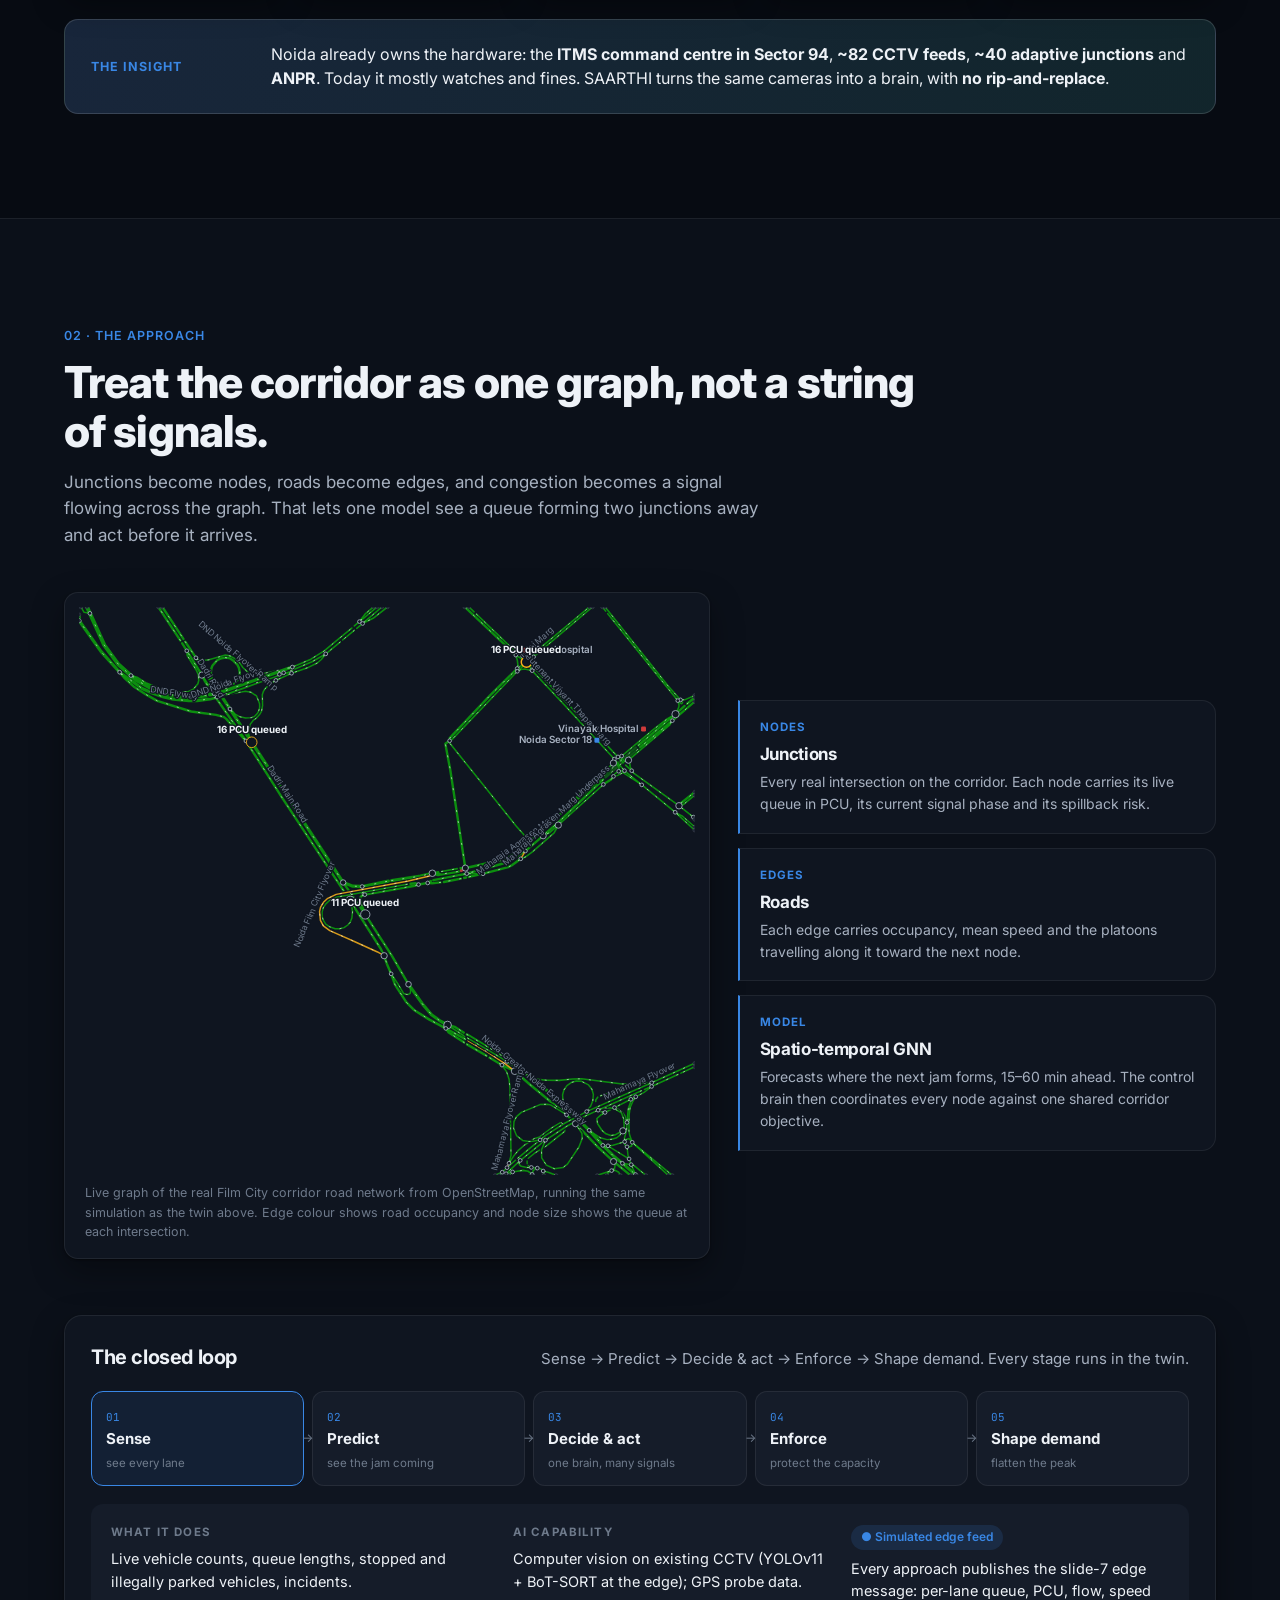
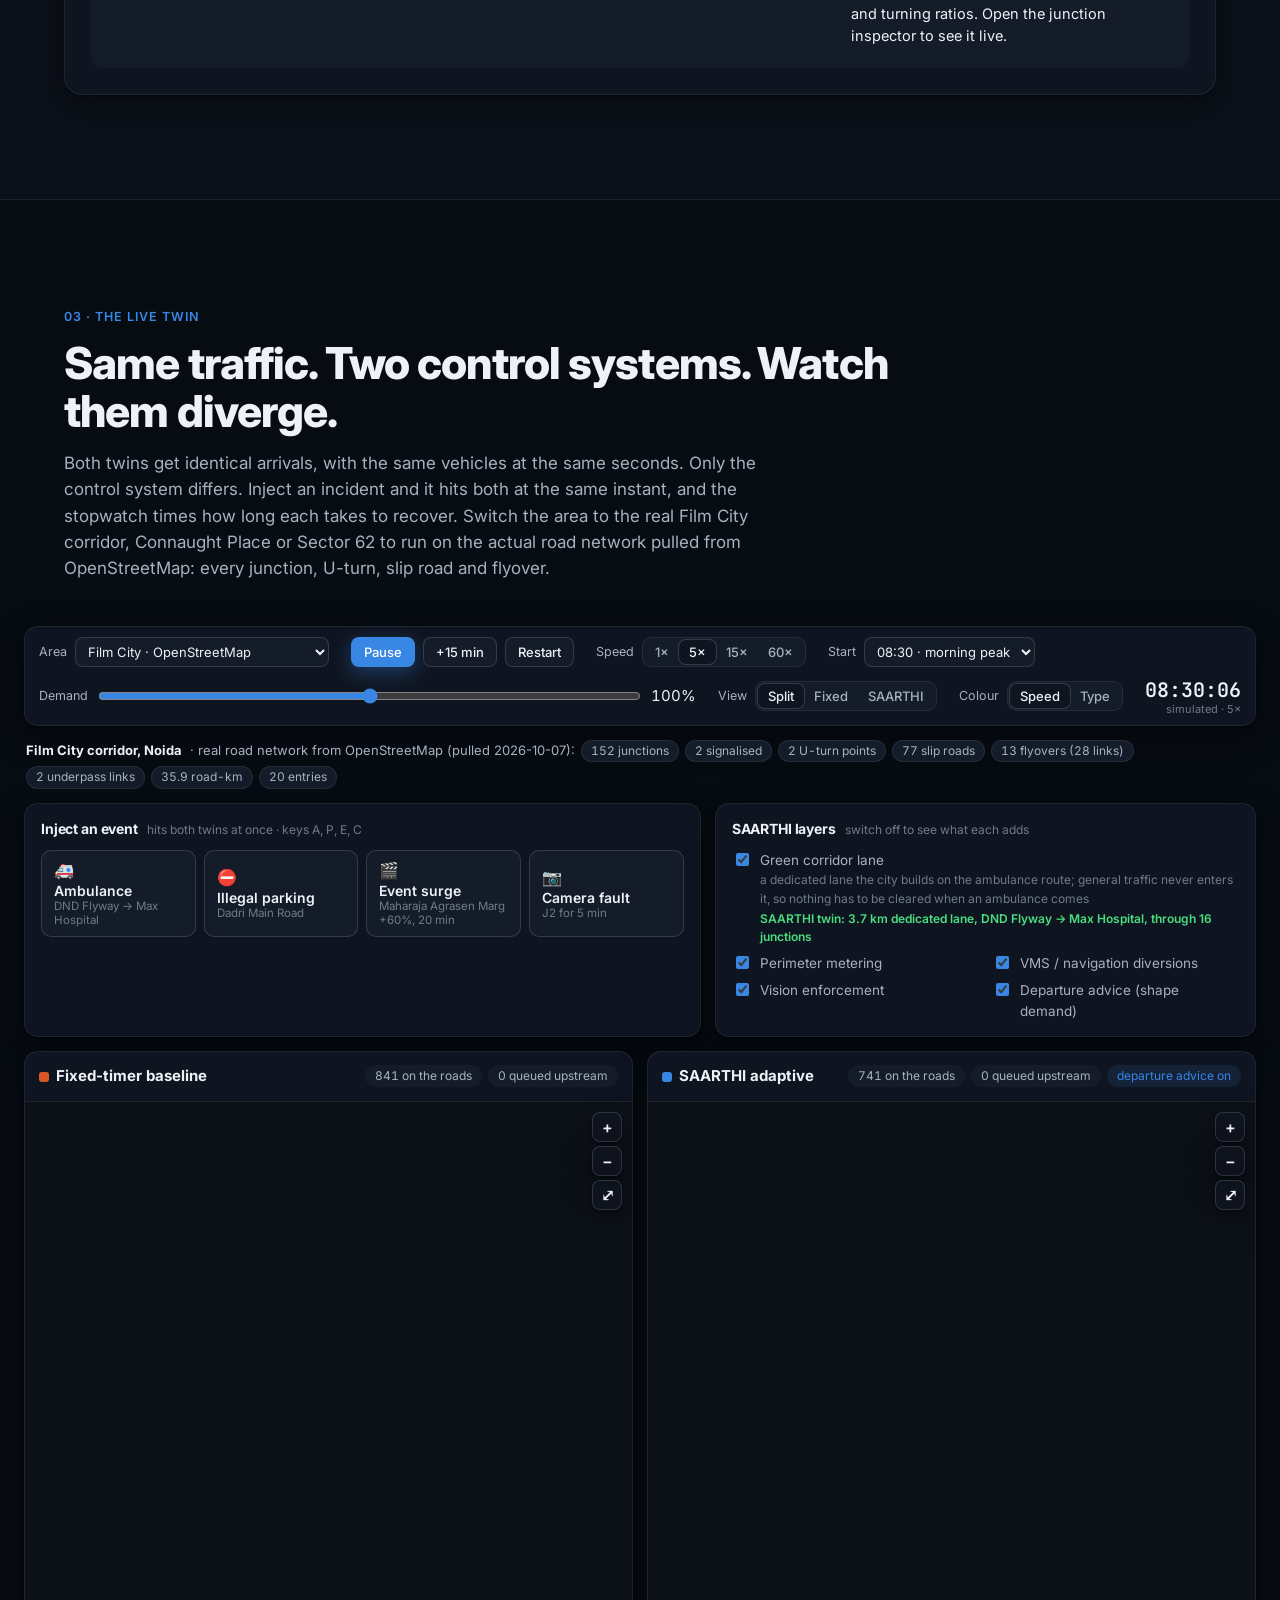
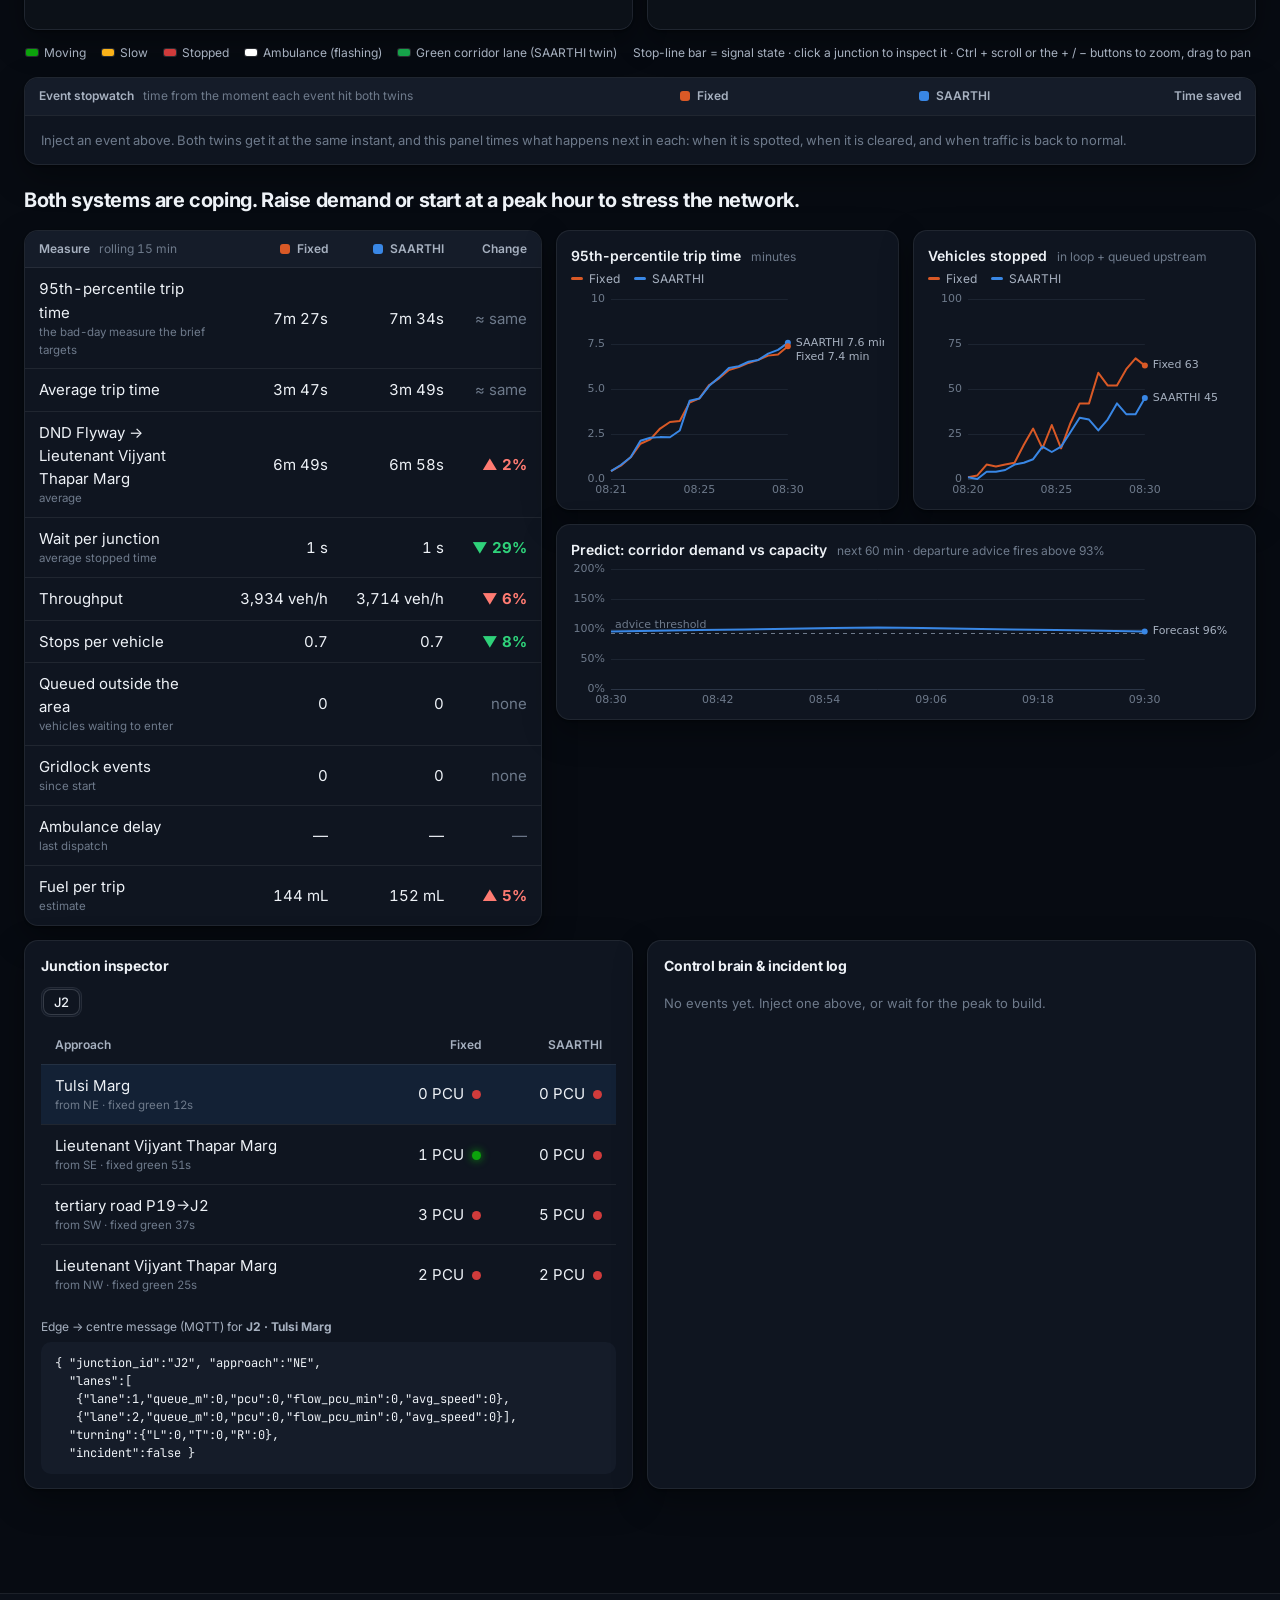
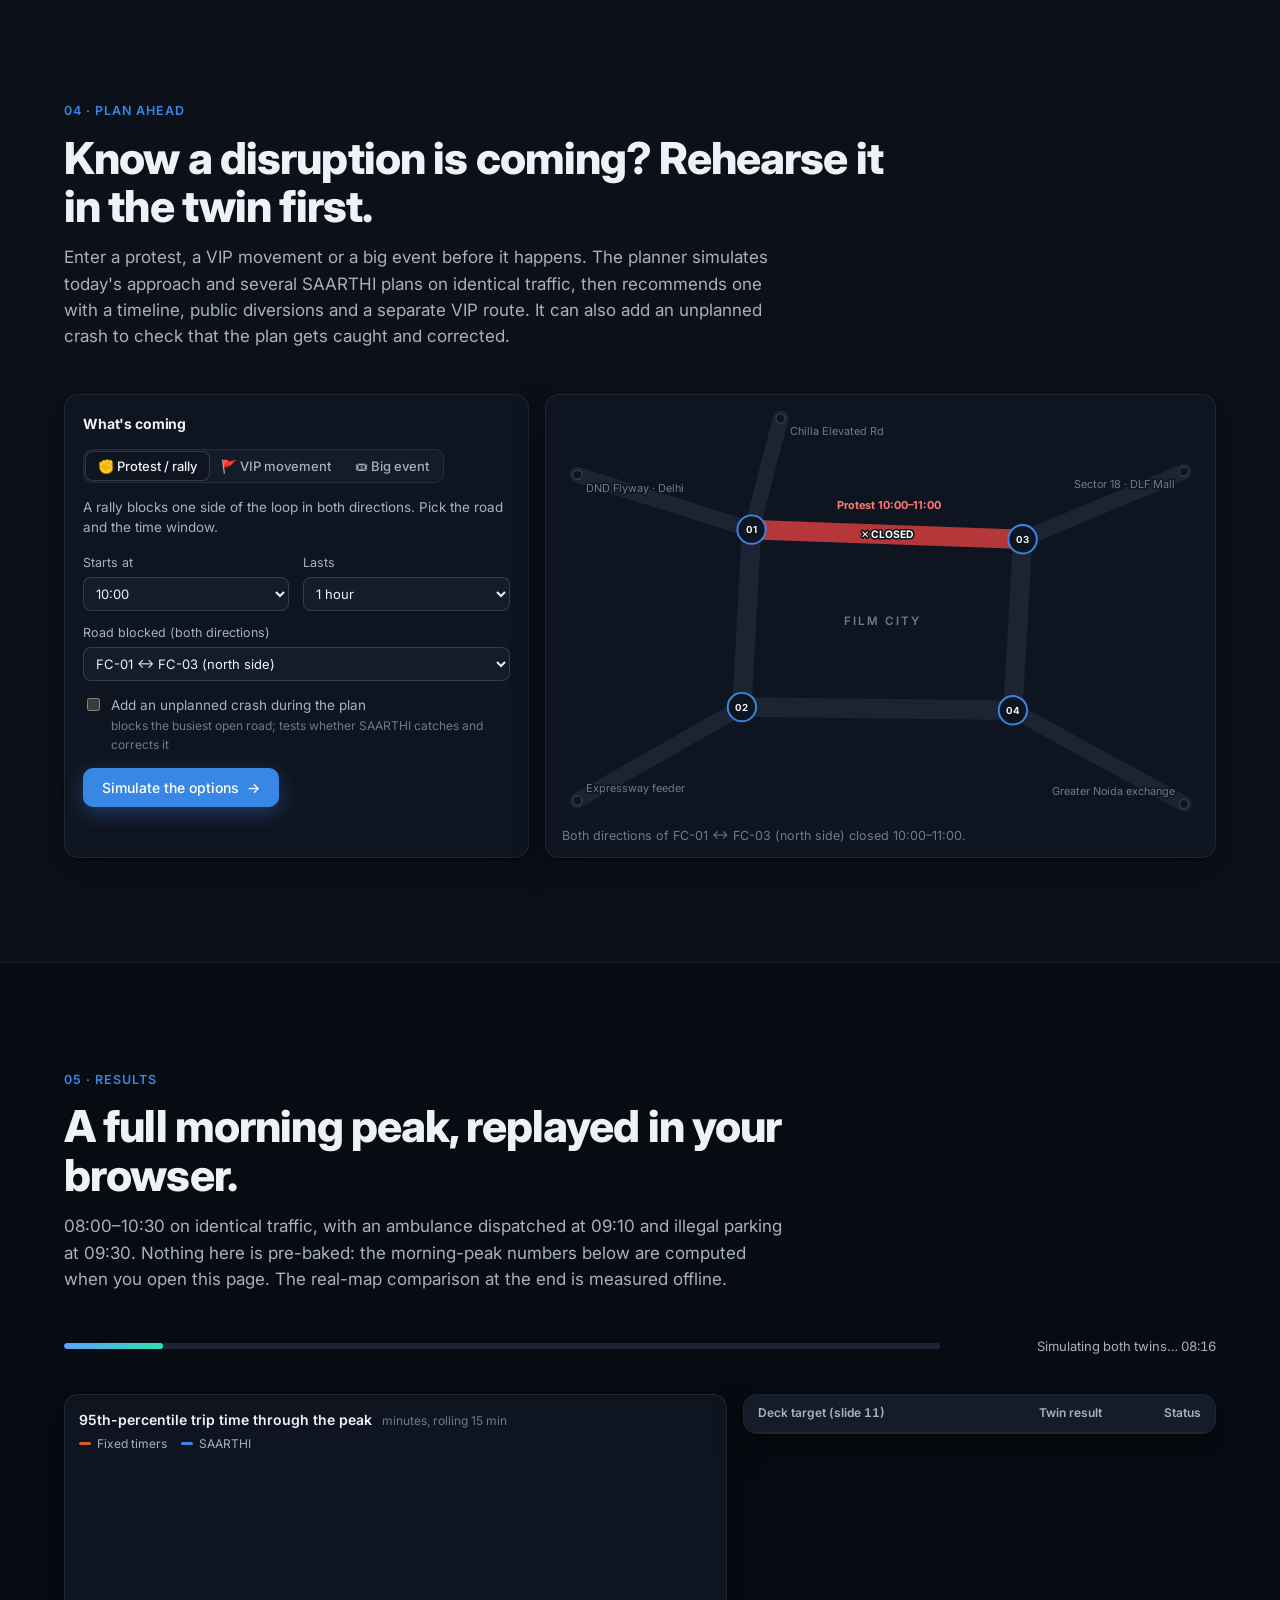
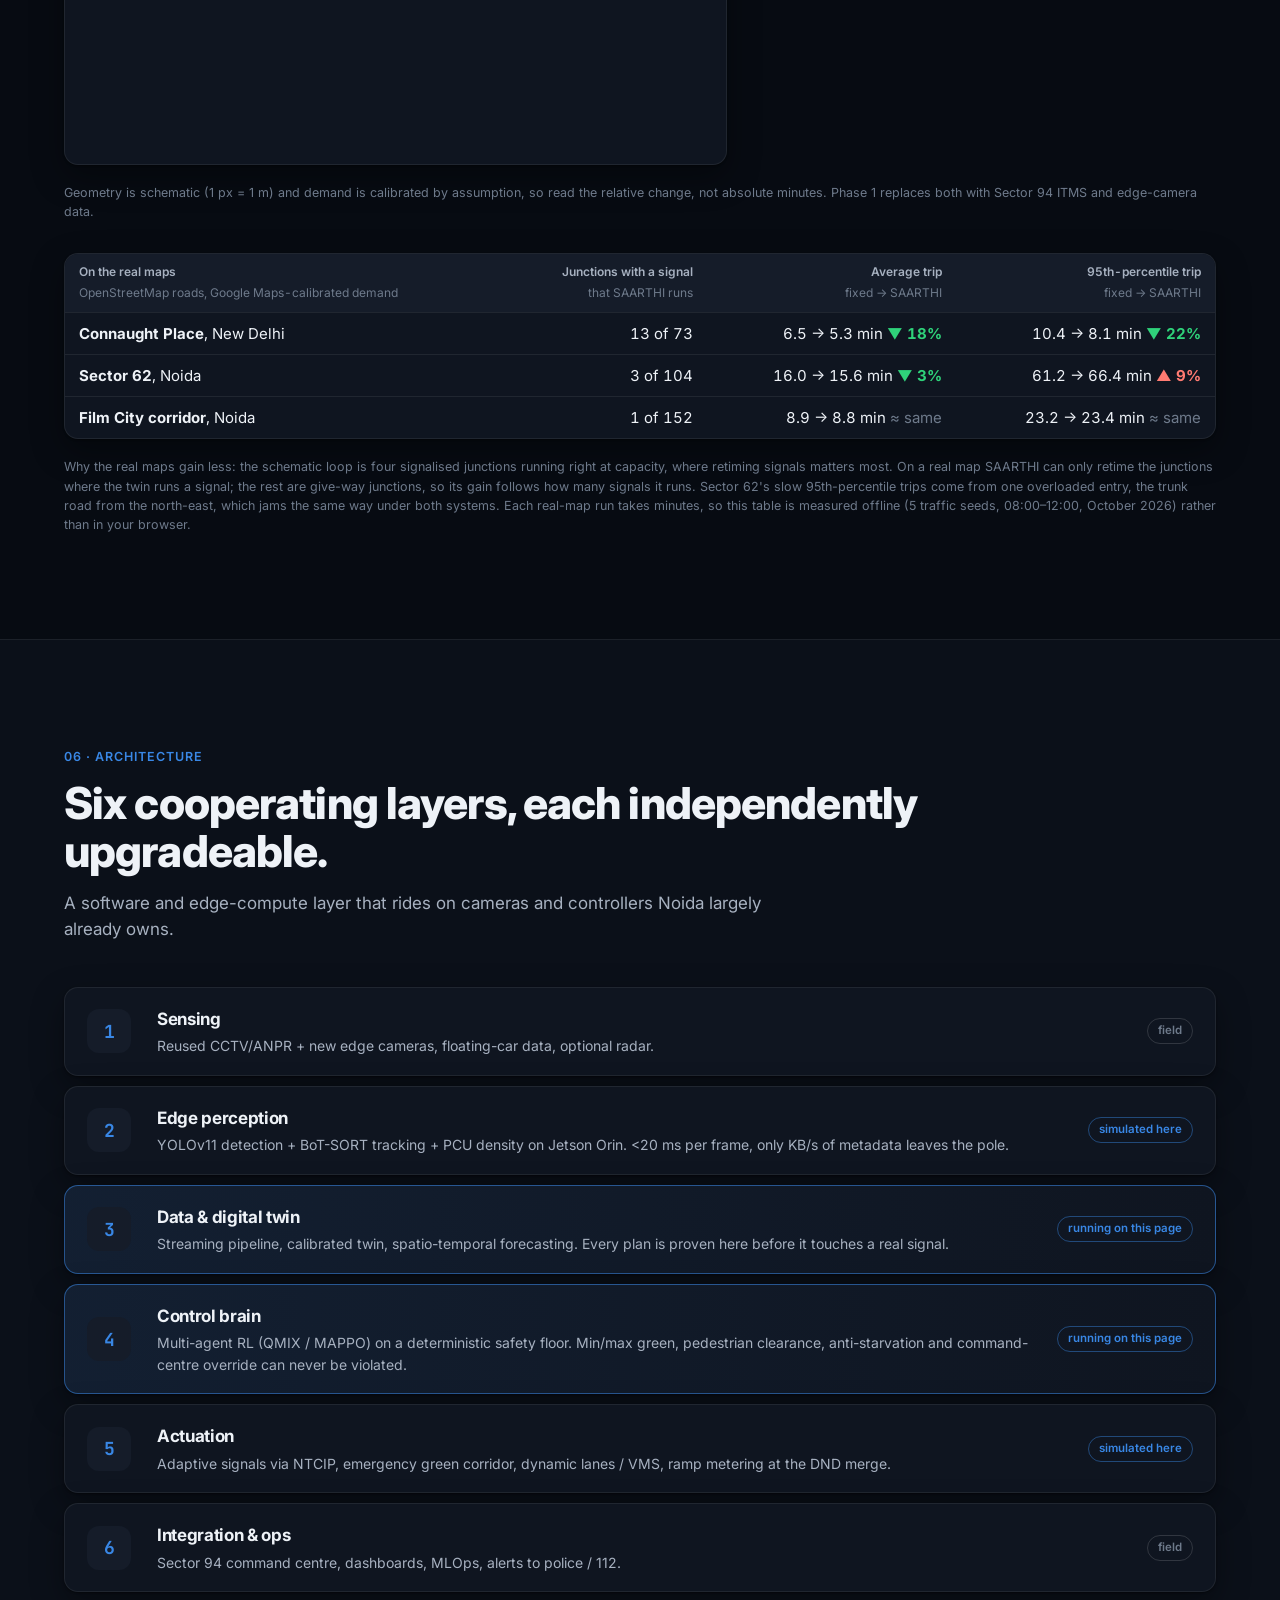
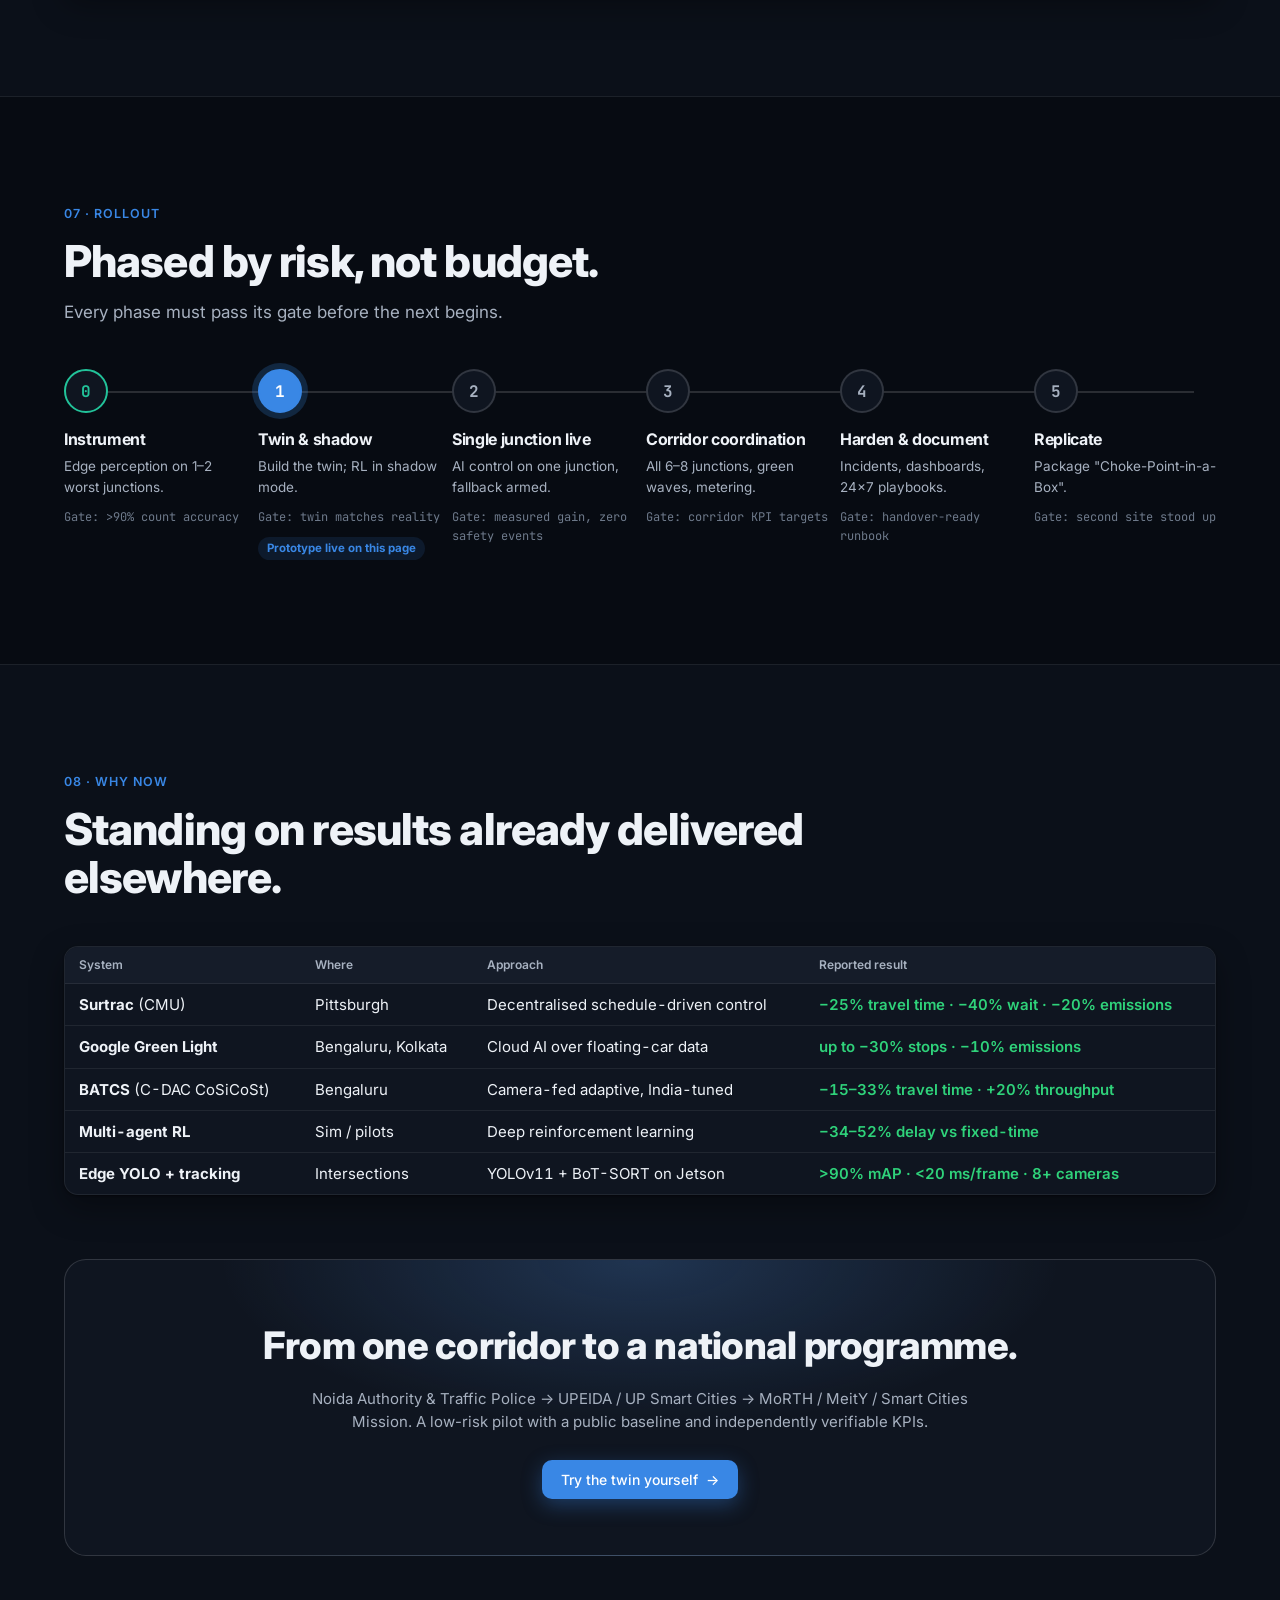
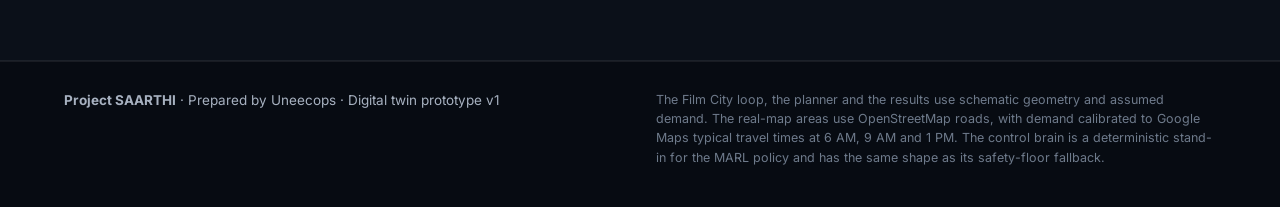
==== commit 6c7fec1c: "Add presenter keyboard shortcuts to the live twin While the twin is on screen: Space pauses, F jumps" ====
--- a/index.html
+++ b/index.html
@@ -184,8 +184,8 @@
           <select id="sel-area"></select>
         </div>
         <div class="group">
-          <button id="btn-play" class="btn btn-primary btn-sm" aria-pressed="true">Pause</button>
-          <button id="btn-ff" class="btn btn-sm" title="Fast-forward 15 simulated minutes">+15 min</button>
+          <button id="btn-play" class="btn btn-primary btn-sm" aria-pressed="true" title="Pause / play (Space)">Pause</button>
+          <button id="btn-ff" class="btn btn-sm" title="Fast-forward 15 simulated minutes (F)">+15 min</button>
           <button id="btn-reset" class="btn btn-sm" title="Restart with new random traffic">Restart</button>
         </div>
         <div class="group">
@@ -227,7 +227,7 @@
 
       <div class="scen">
         <div class="panel">
-          <h4>Inject an event <span class="hint">hits both twins at once</span></h4>
+          <h4>Inject an event <span class="hint">hits both twins at once · keys A, P, E, C</span></h4>
           <div class="scen-btns">
             <button class="btn ev" id="ev-amb"><span class="ev-ico">🚑</span>Ambulance<small>DND → Greater Noida</small></button>
             <button class="btn ev" id="ev-park"><span class="ev-ico">⛔</span>Illegal parking<small>Loop FC-03→FC-04</small></button>
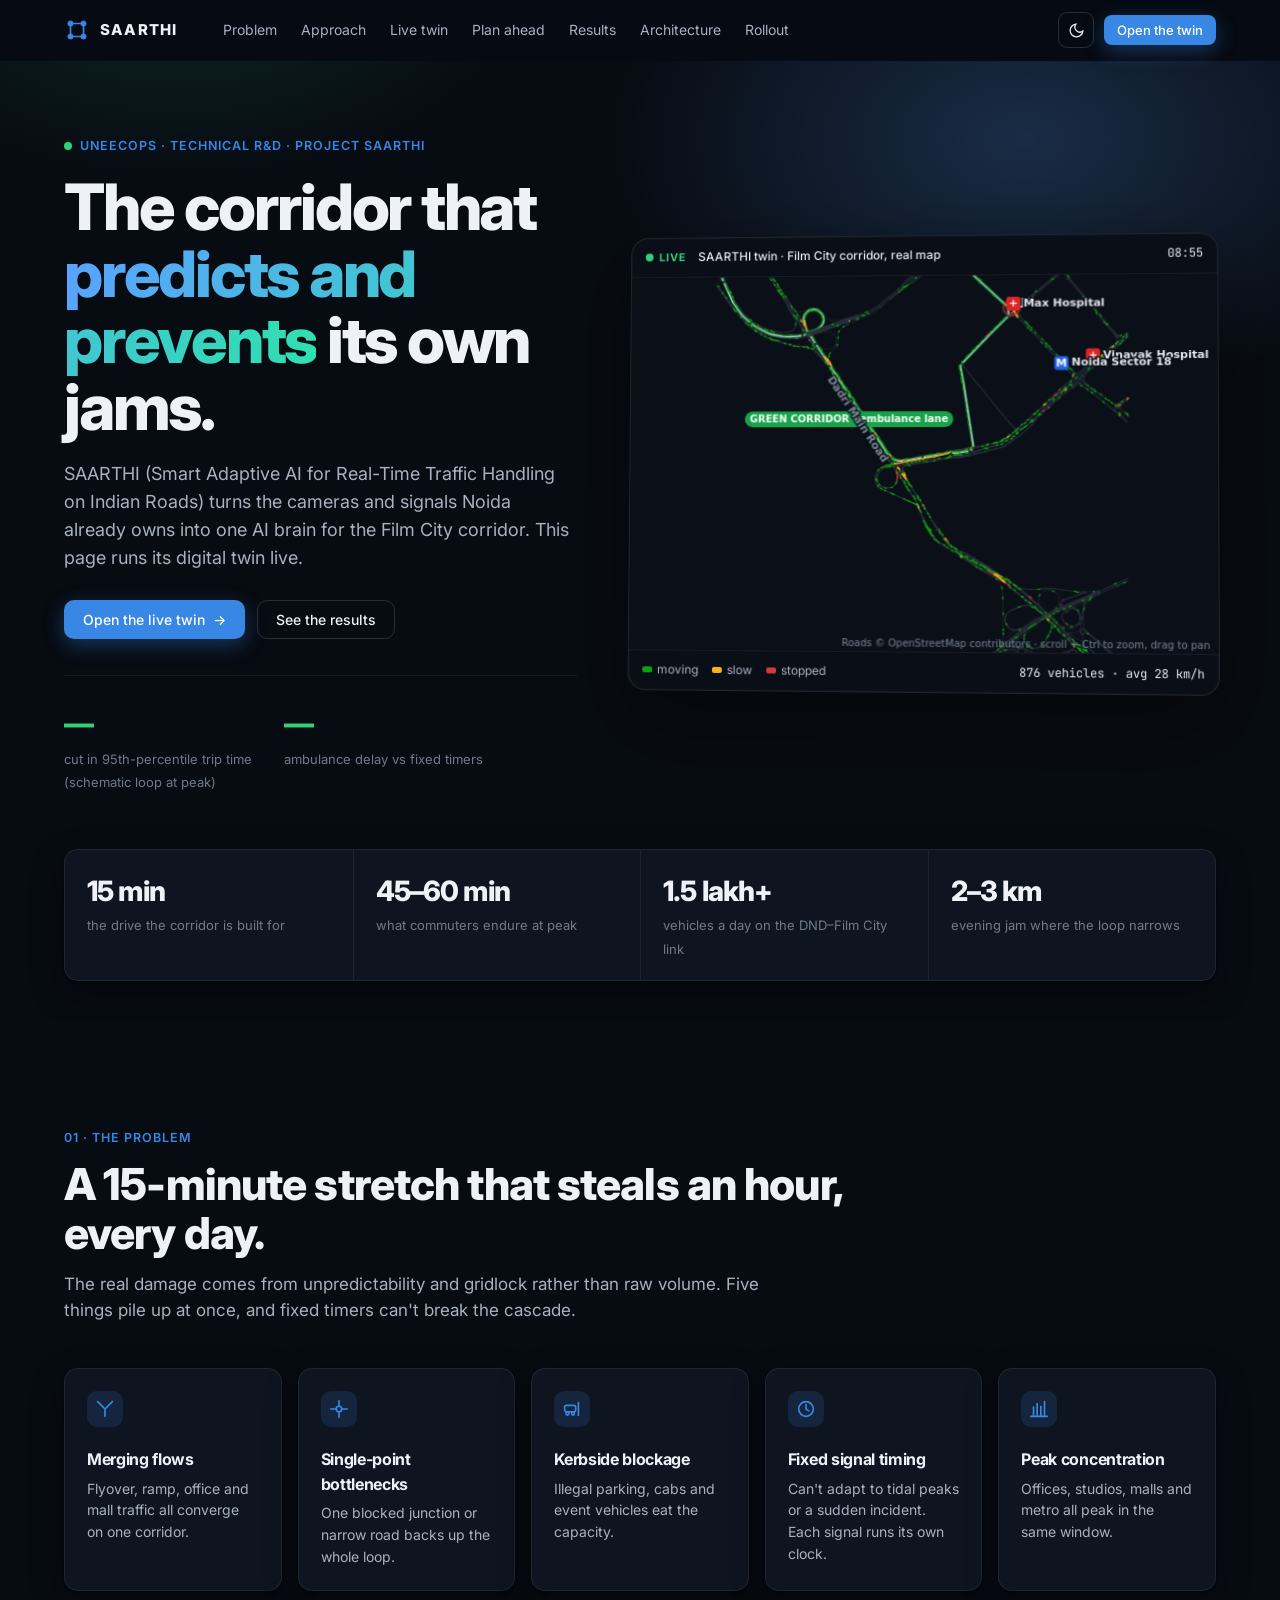
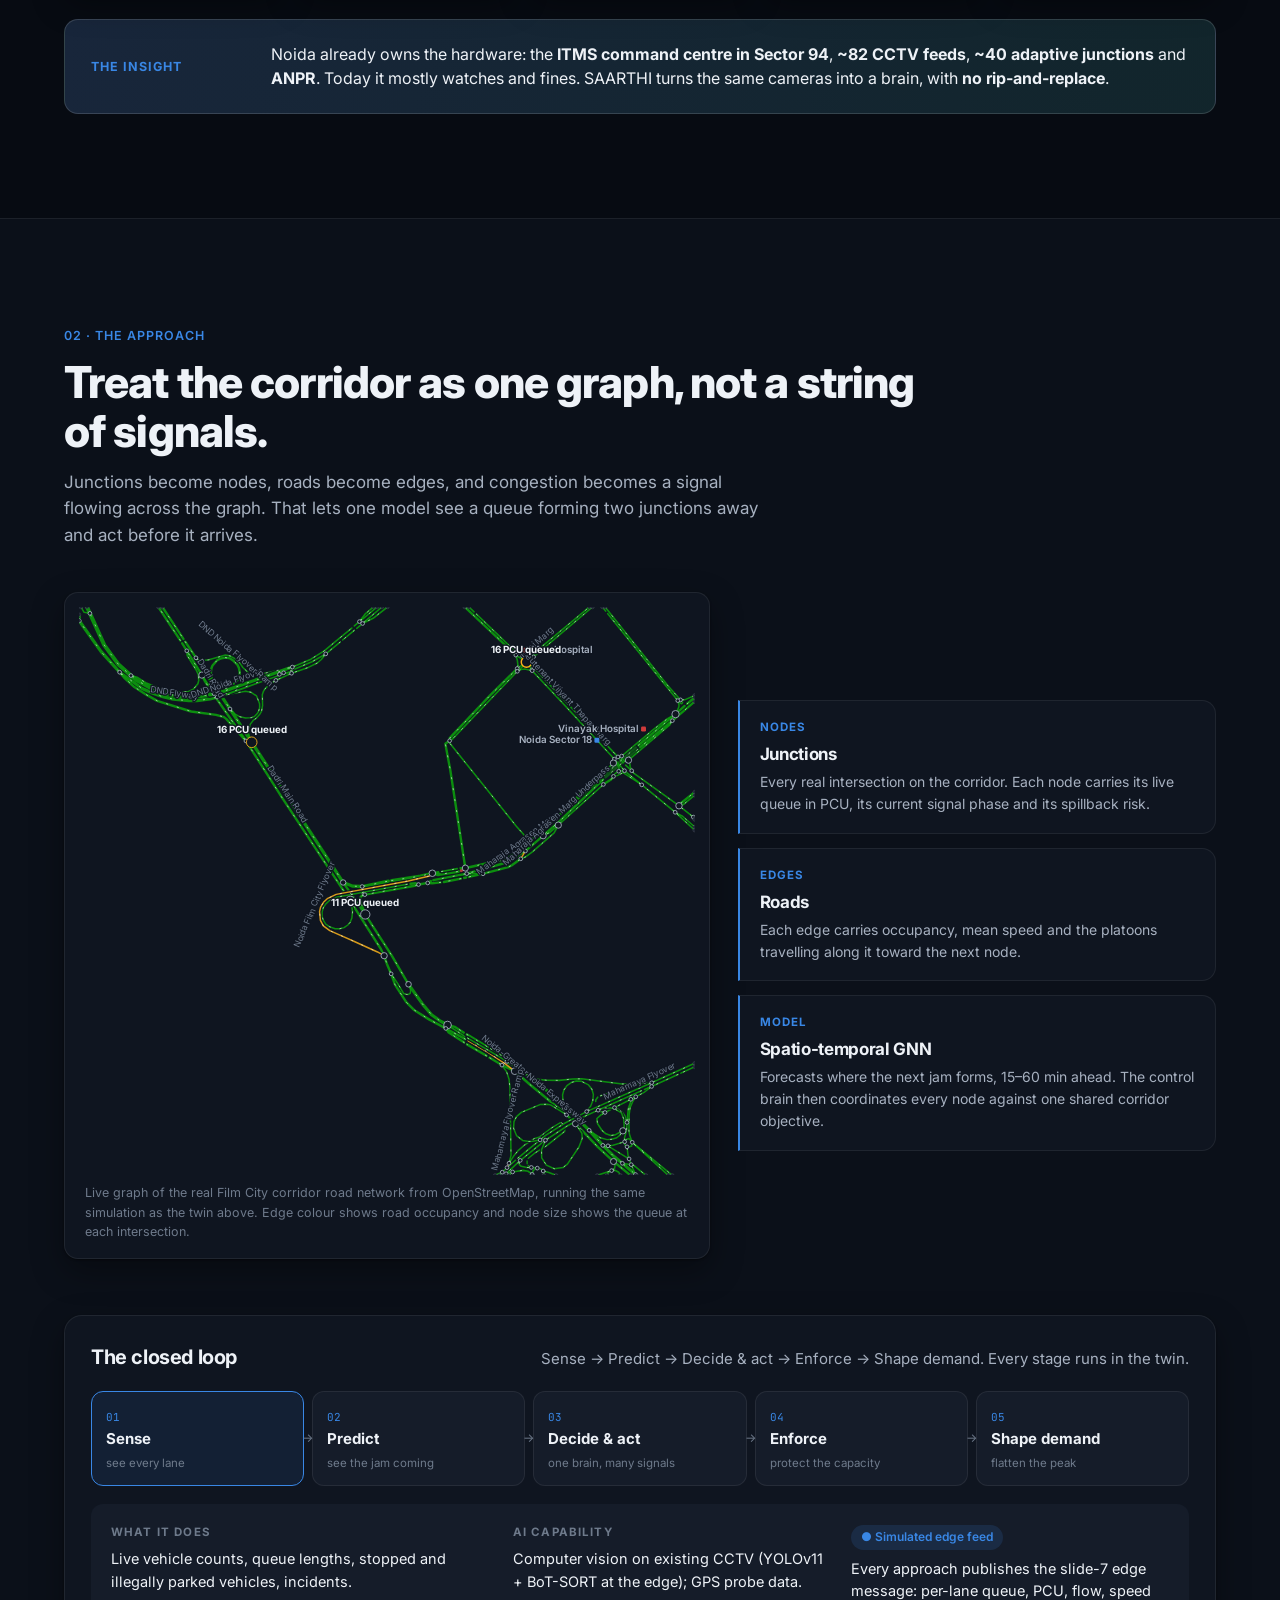
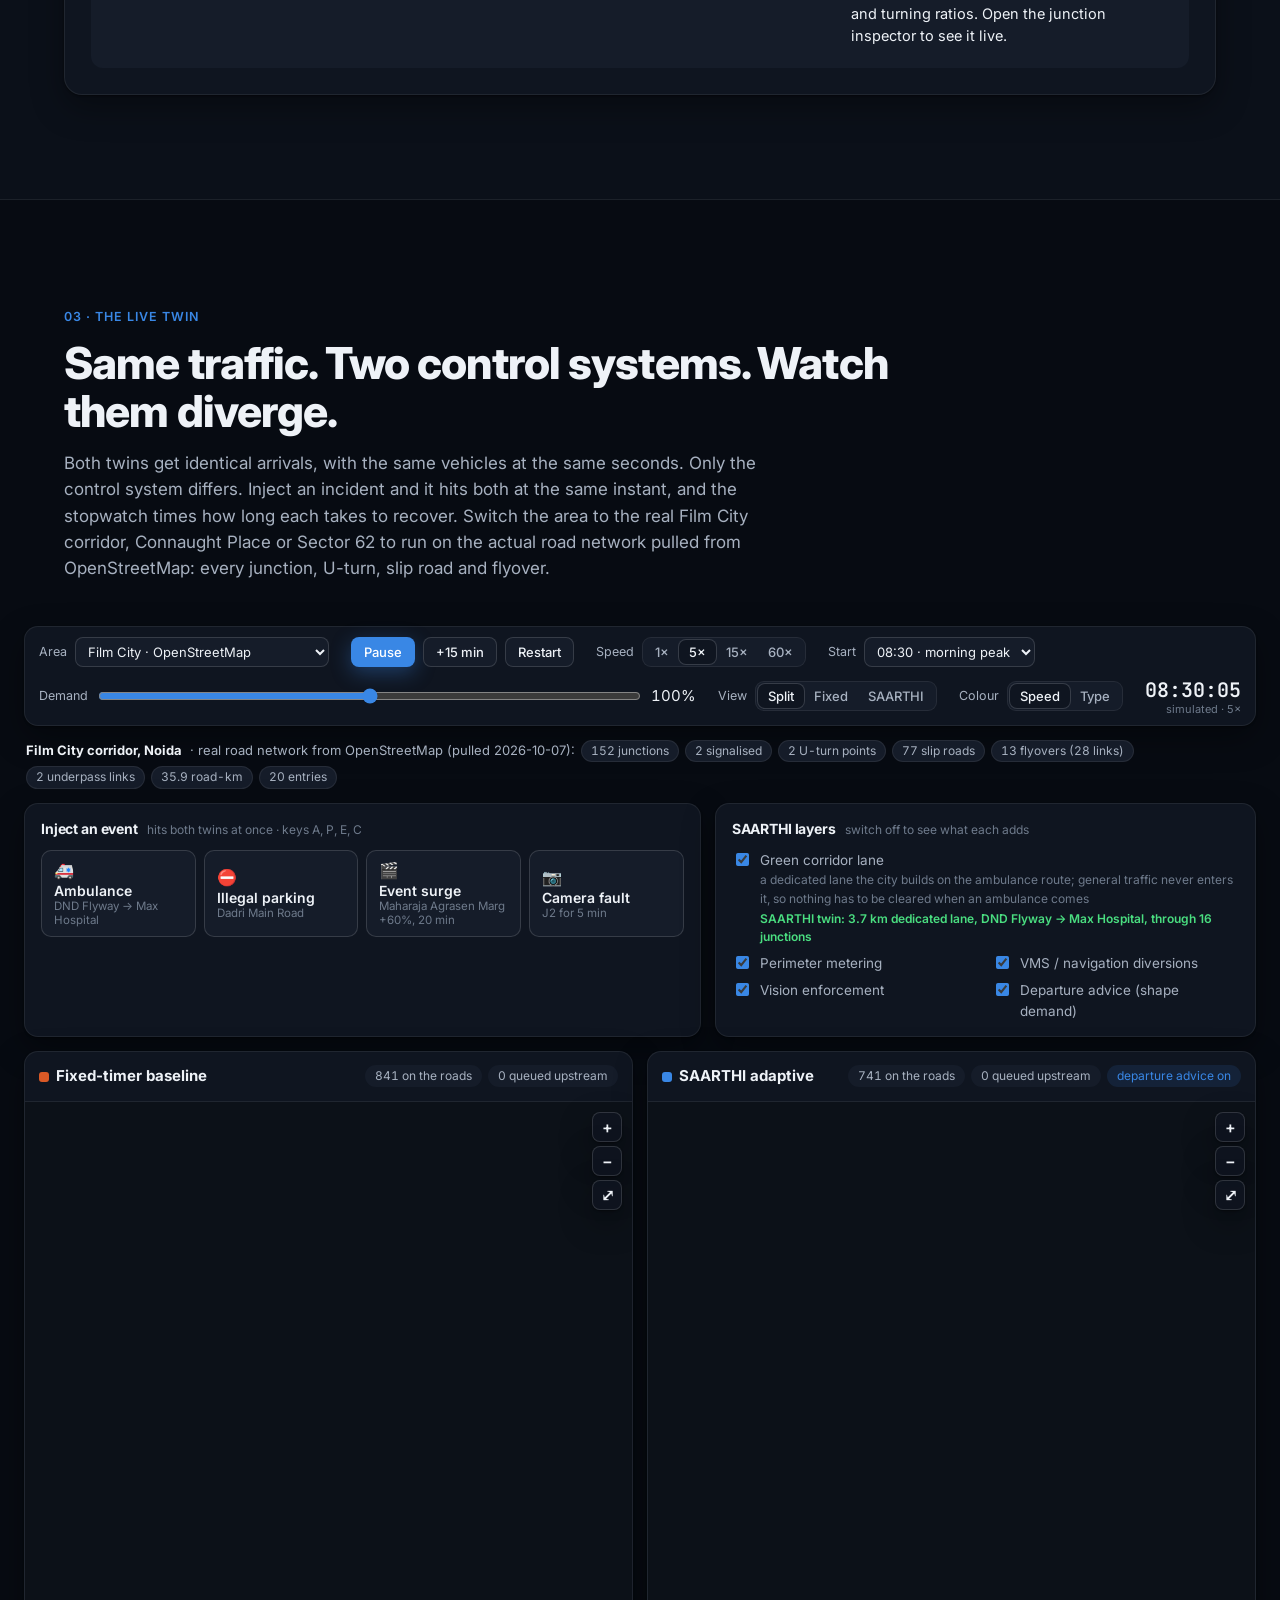
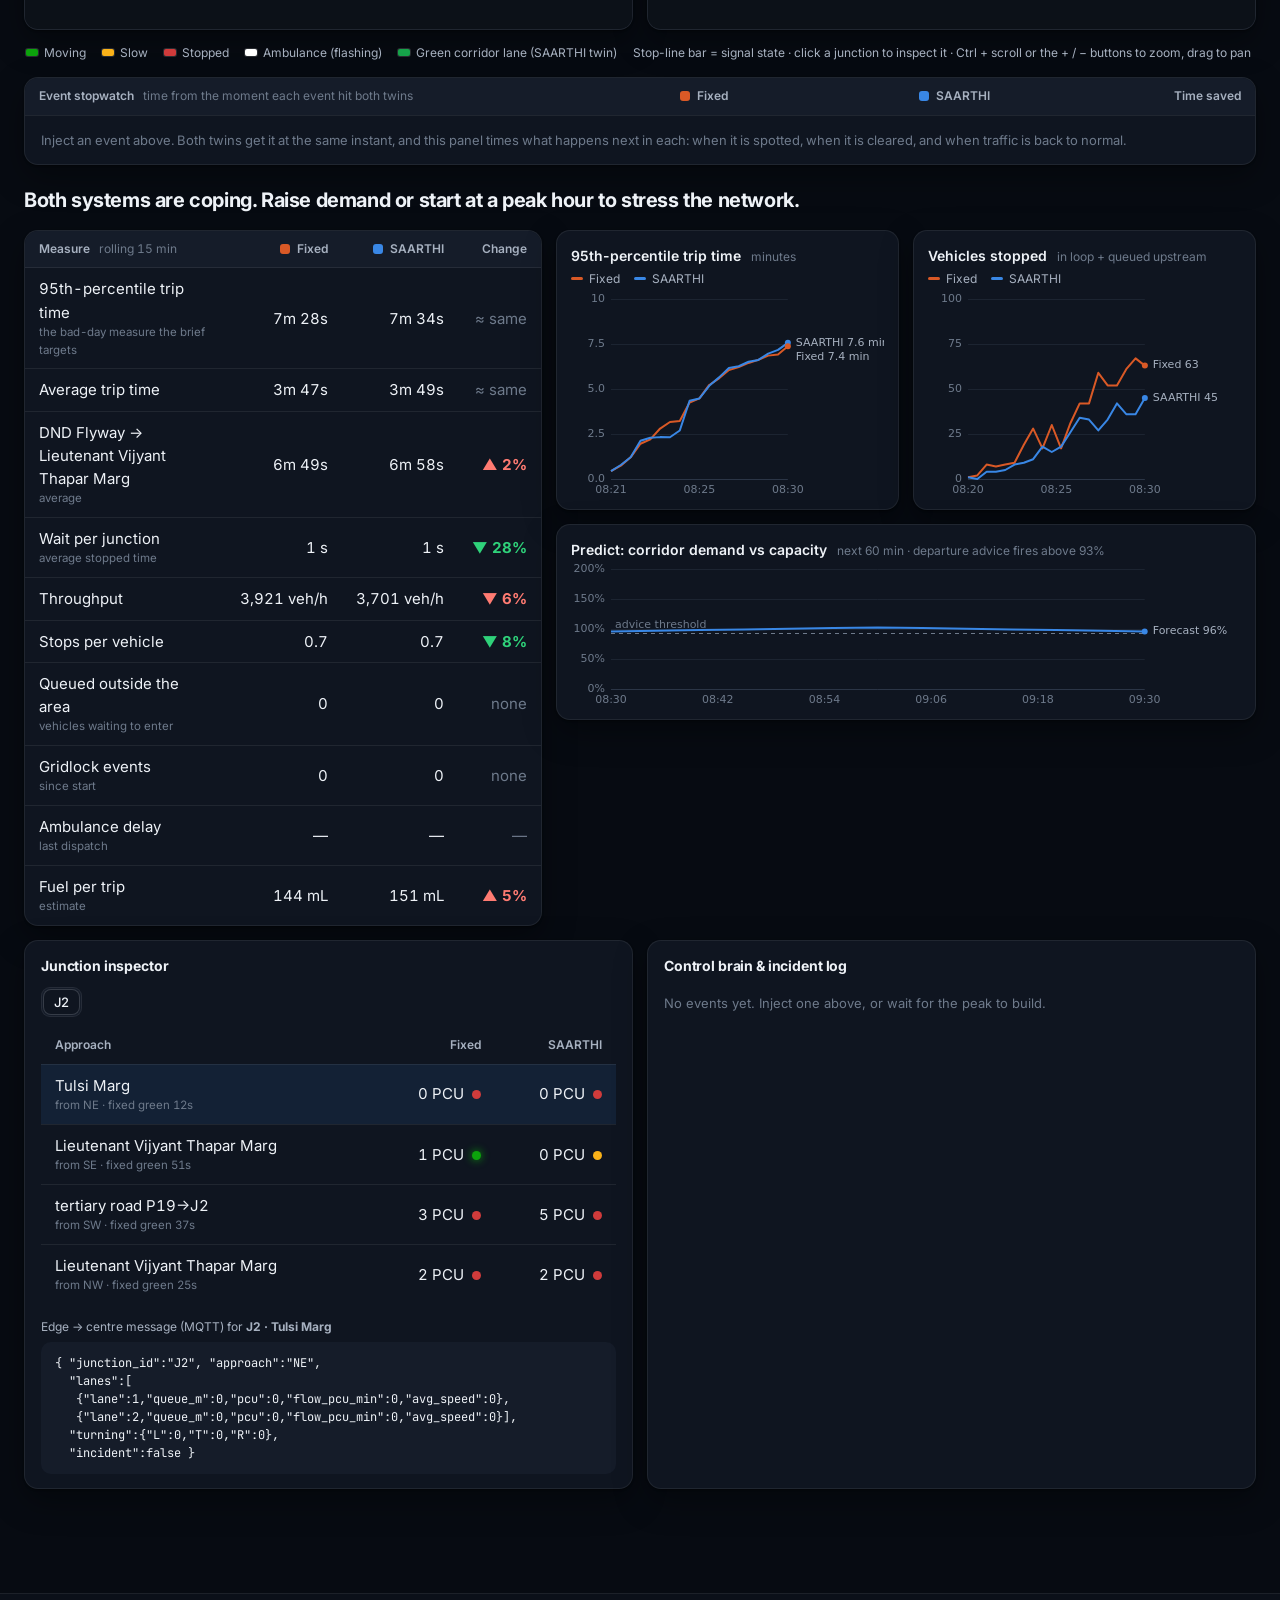
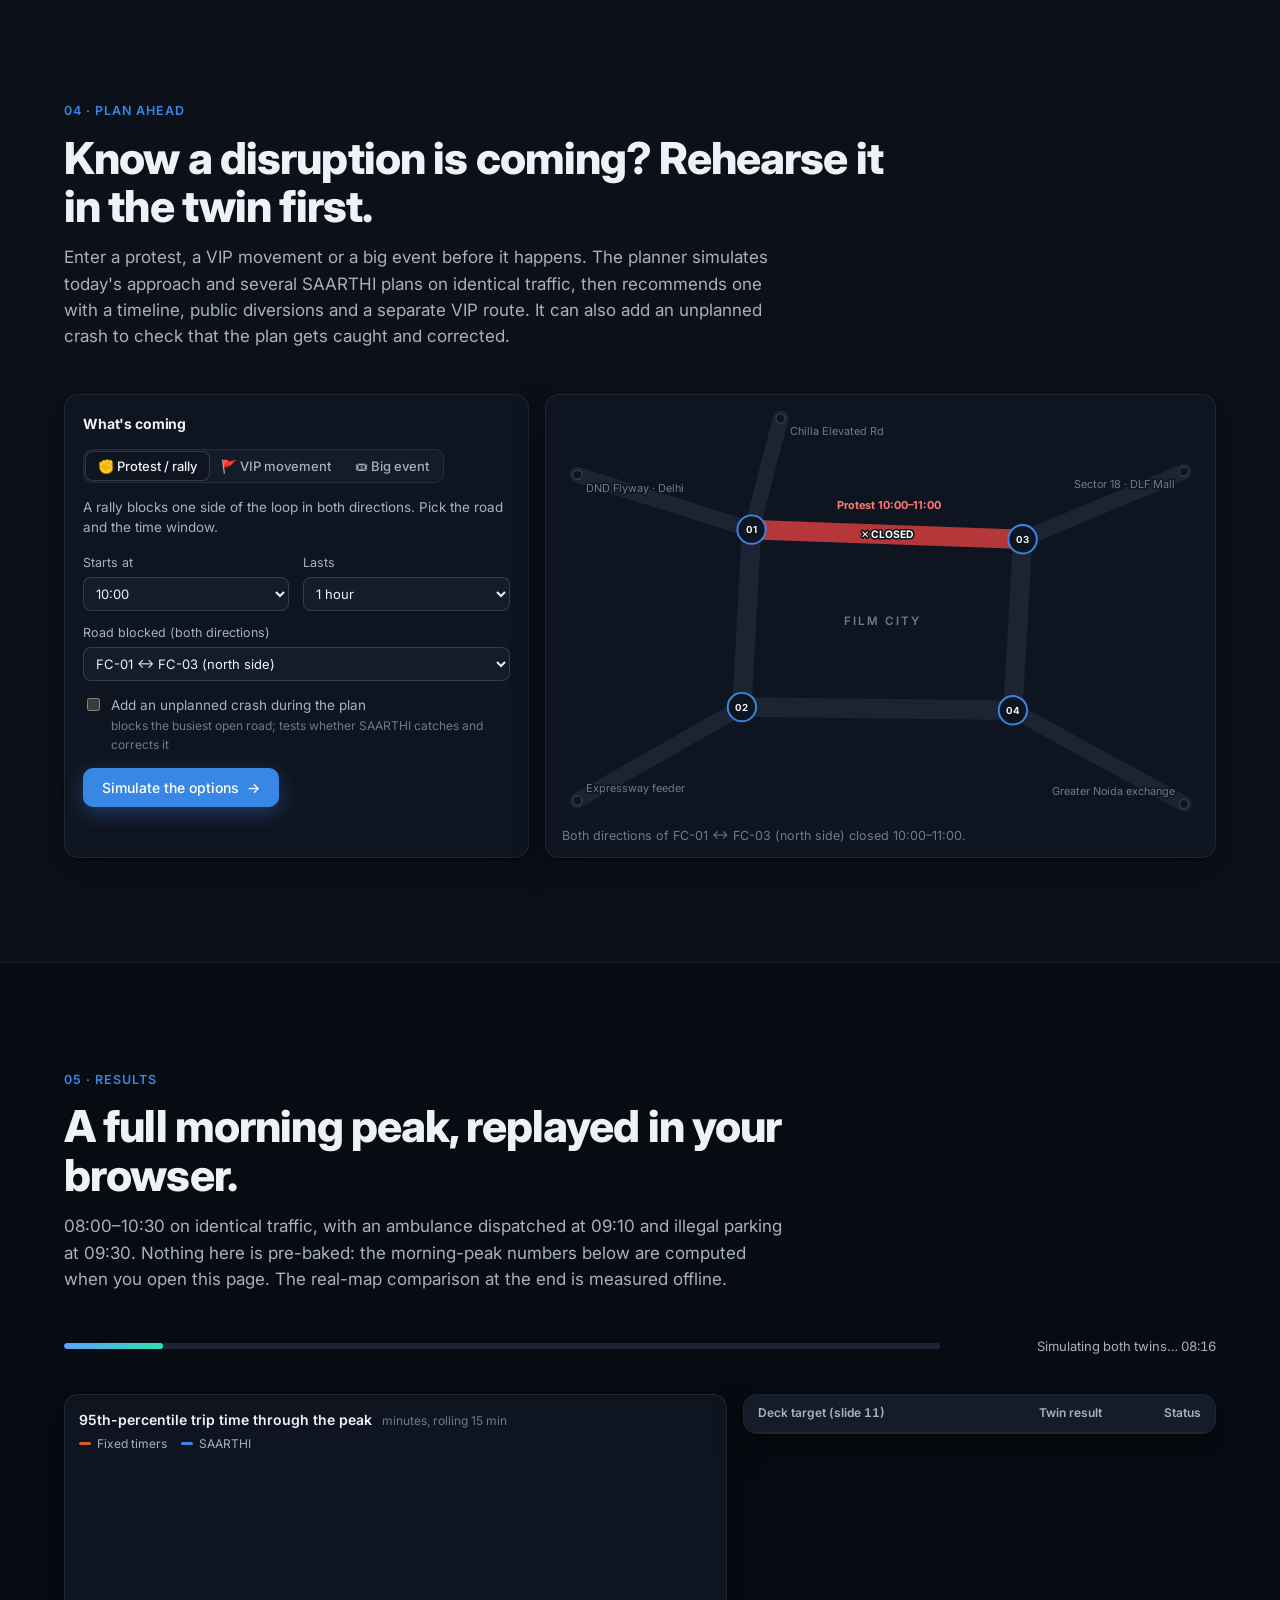
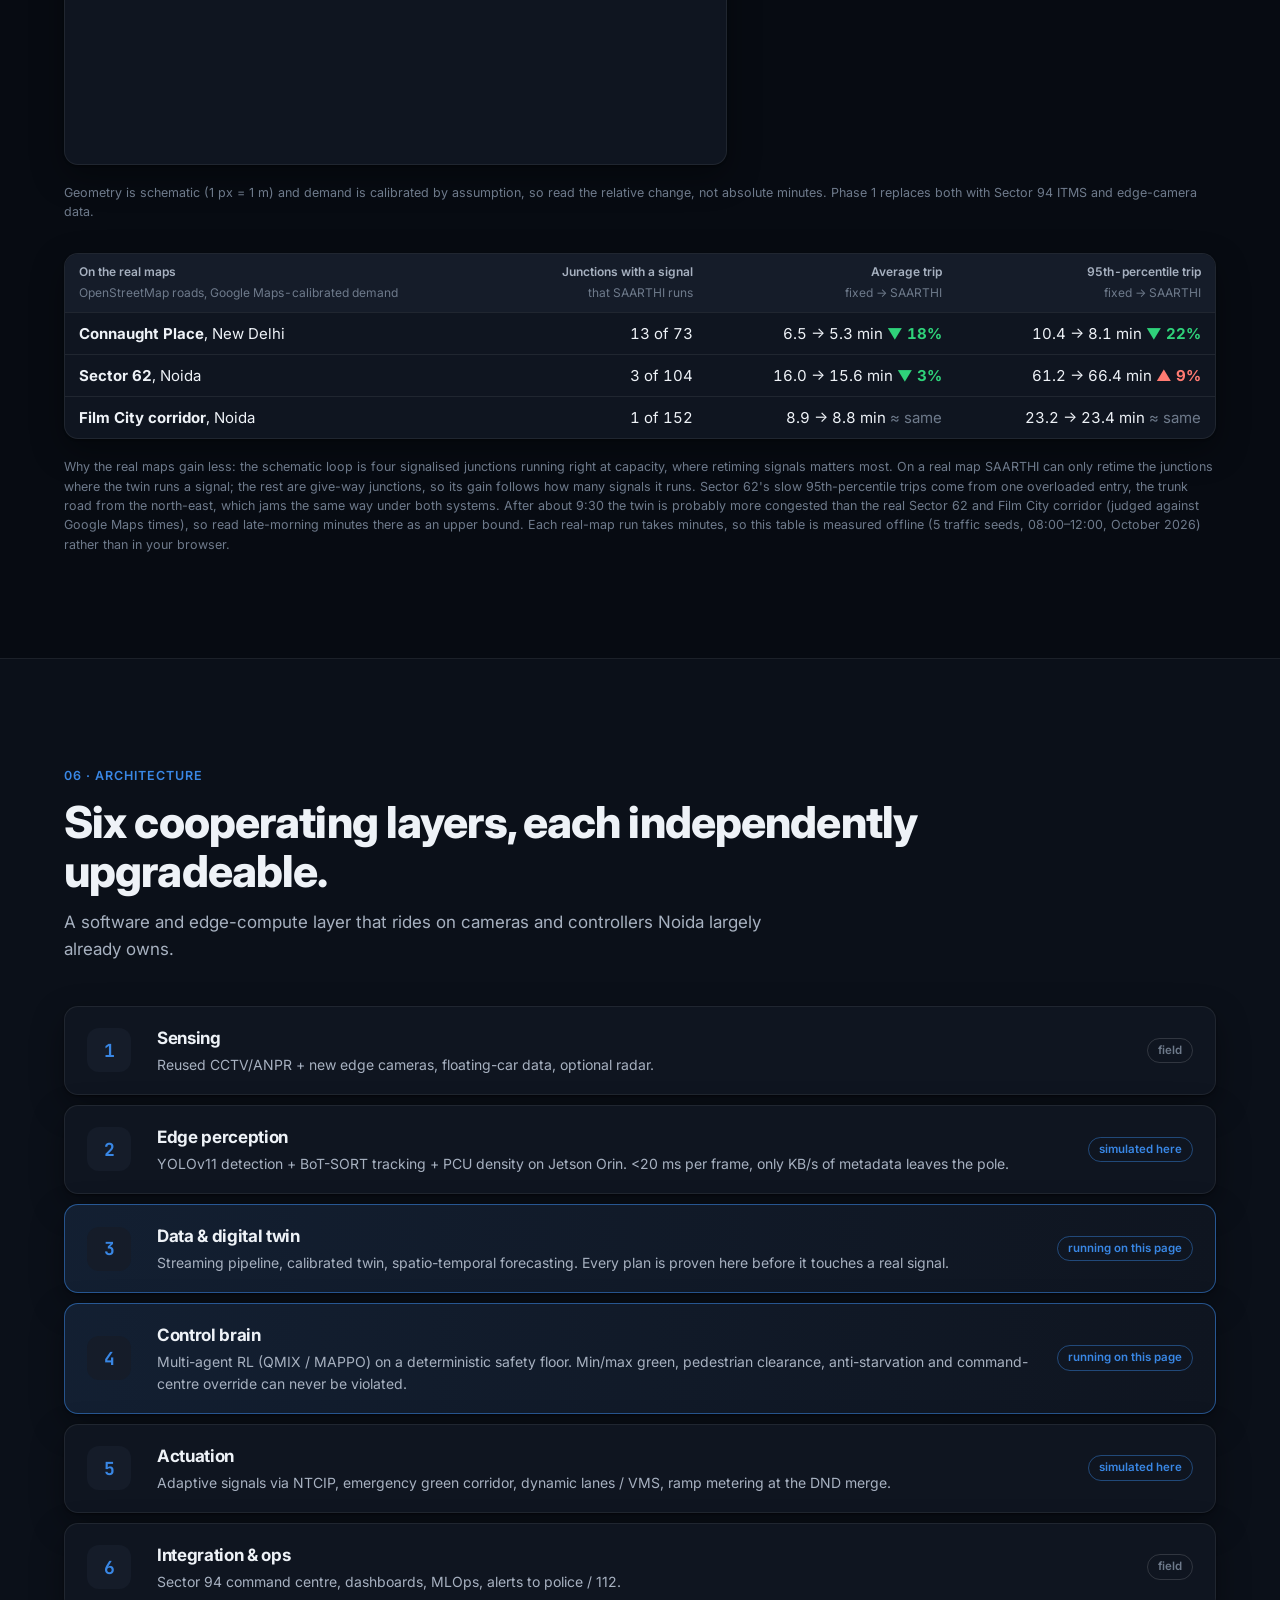
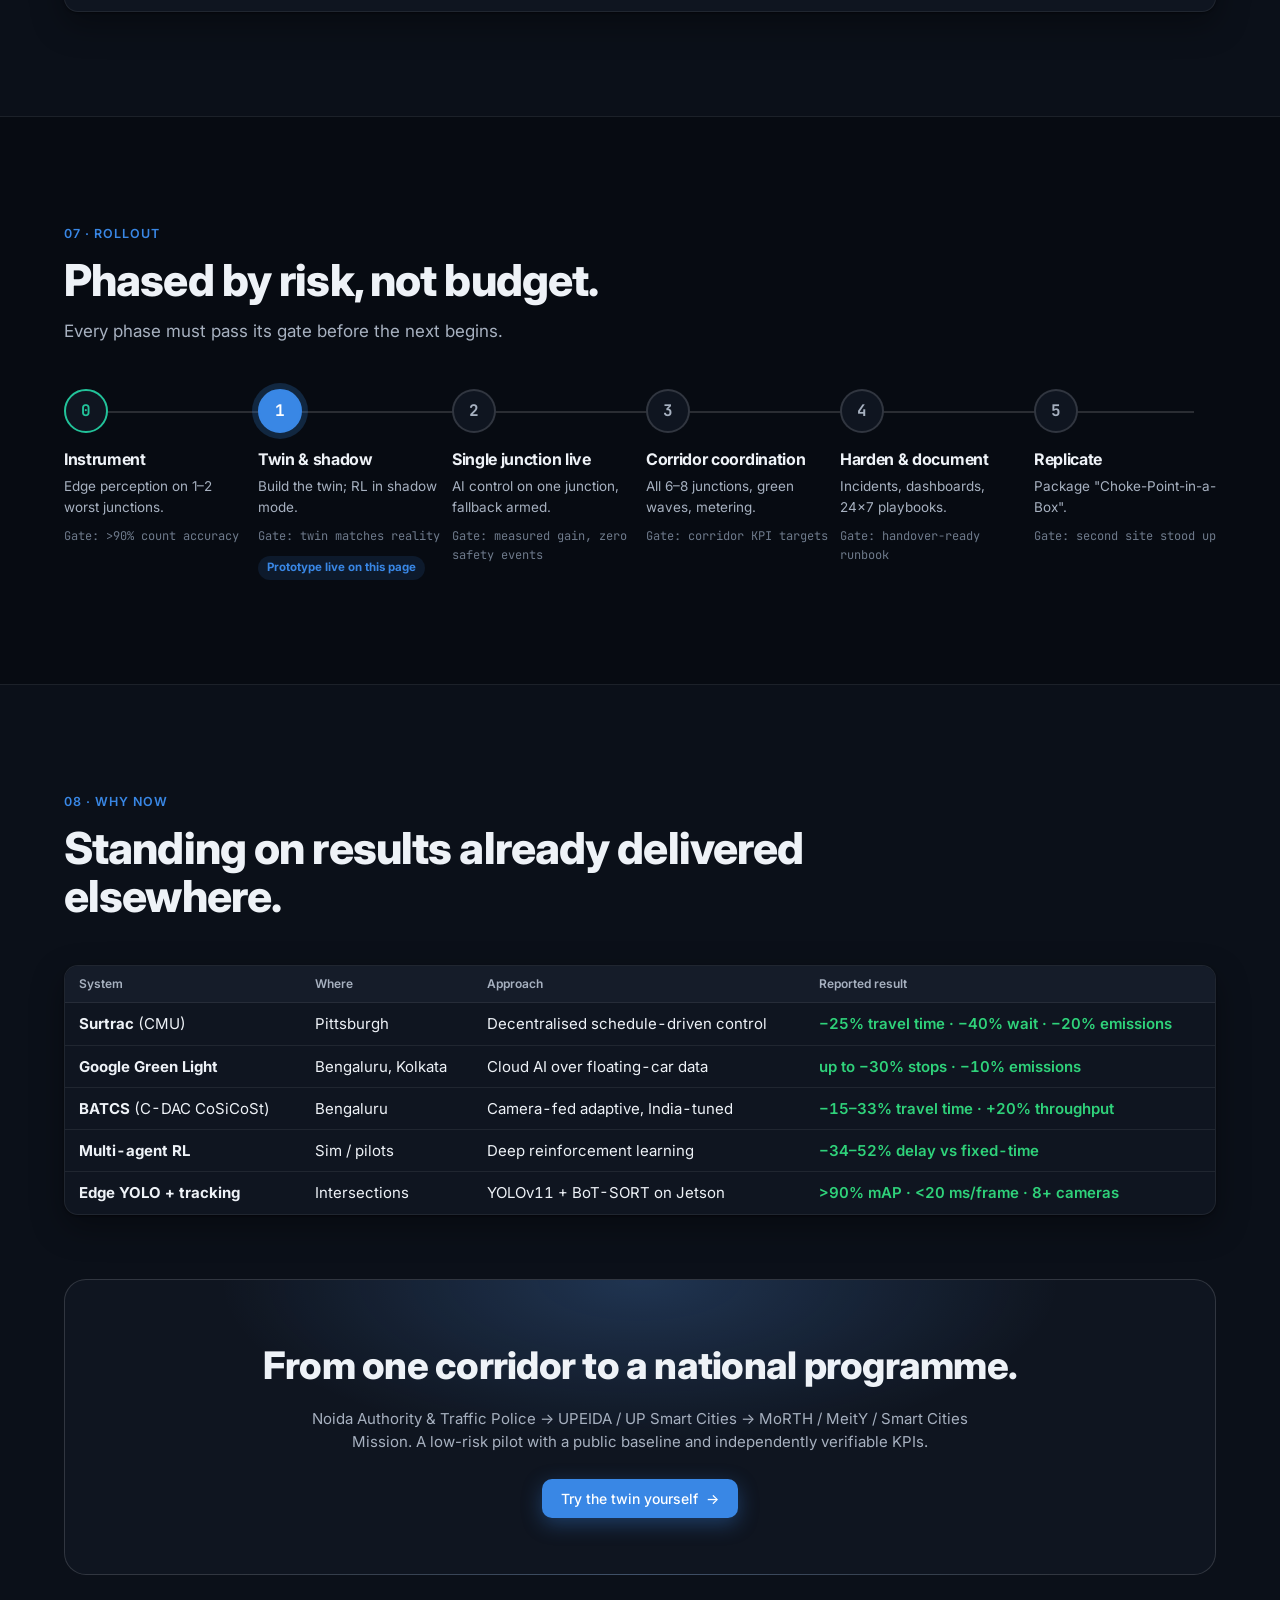
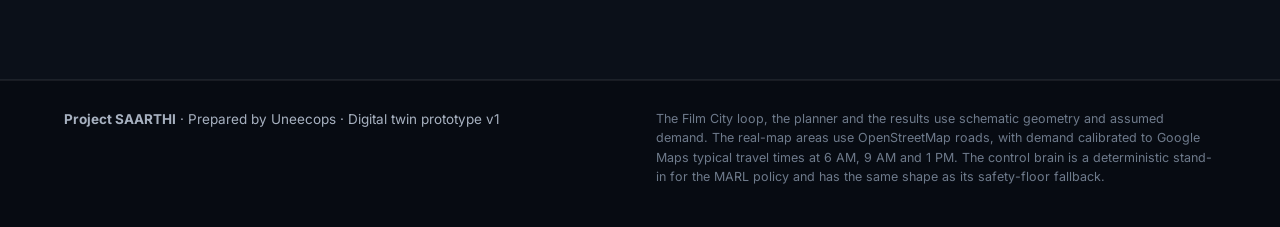
==== commit 31185d30: "Note that late-morning real-map times are an upper bound Co-Authored-By: Claude Opus 5.5 <noreply@an" ====
--- a/index.html
+++ b/index.html
@@ -429,7 +429,7 @@
         </tbody>
       </table>
     </div>
-    <p class="fine reveal">Why the real maps gain less: the schematic loop is four signalised junctions running right at capacity, where retiming signals matters most. On a real map SAARTHI can only retime the junctions where the twin runs a signal; the rest are give-way junctions, so its gain follows how many signals it runs. Sector 62's slow 95th-percentile trips come from one overloaded entry, the trunk road from the north-east, which jams the same way under both systems. Each real-map run takes minutes, so this table is measured offline (5 traffic seeds, 08:00–12:00, October 2026) rather than in your browser.</p>
+    <p class="fine reveal">Why the real maps gain less: the schematic loop is four signalised junctions running right at capacity, where retiming signals matters most. On a real map SAARTHI can only retime the junctions where the twin runs a signal; the rest are give-way junctions, so its gain follows how many signals it runs. Sector 62's slow 95th-percentile trips come from one overloaded entry, the trunk road from the north-east, which jams the same way under both systems. After about 9:30 the twin is probably more congested than the real Sector 62 and Film City corridor (judged against Google Maps times), so read late-morning minutes there as an upper bound. Each real-map run takes minutes, so this table is measured offline (5 traffic seeds, 08:00–12:00, October 2026) rather than in your browser.</p>
   </div>
 </section>
 
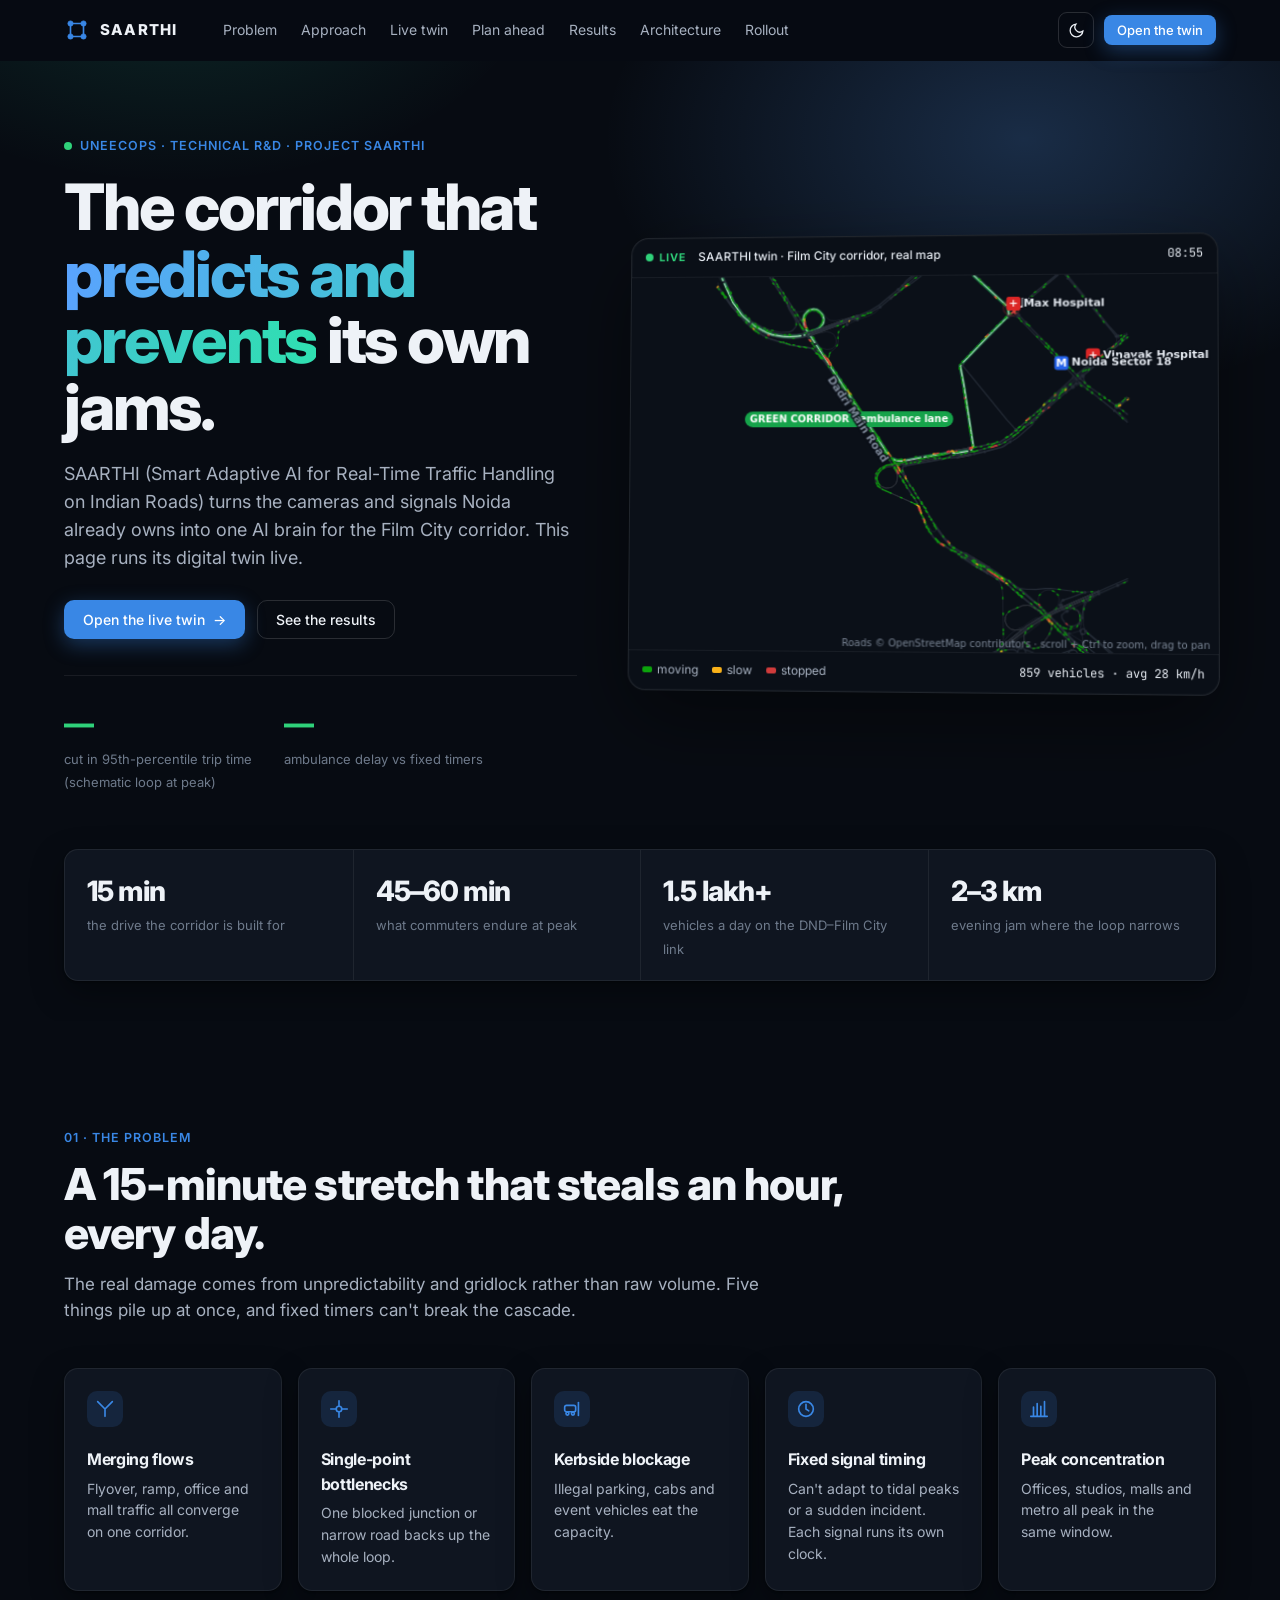
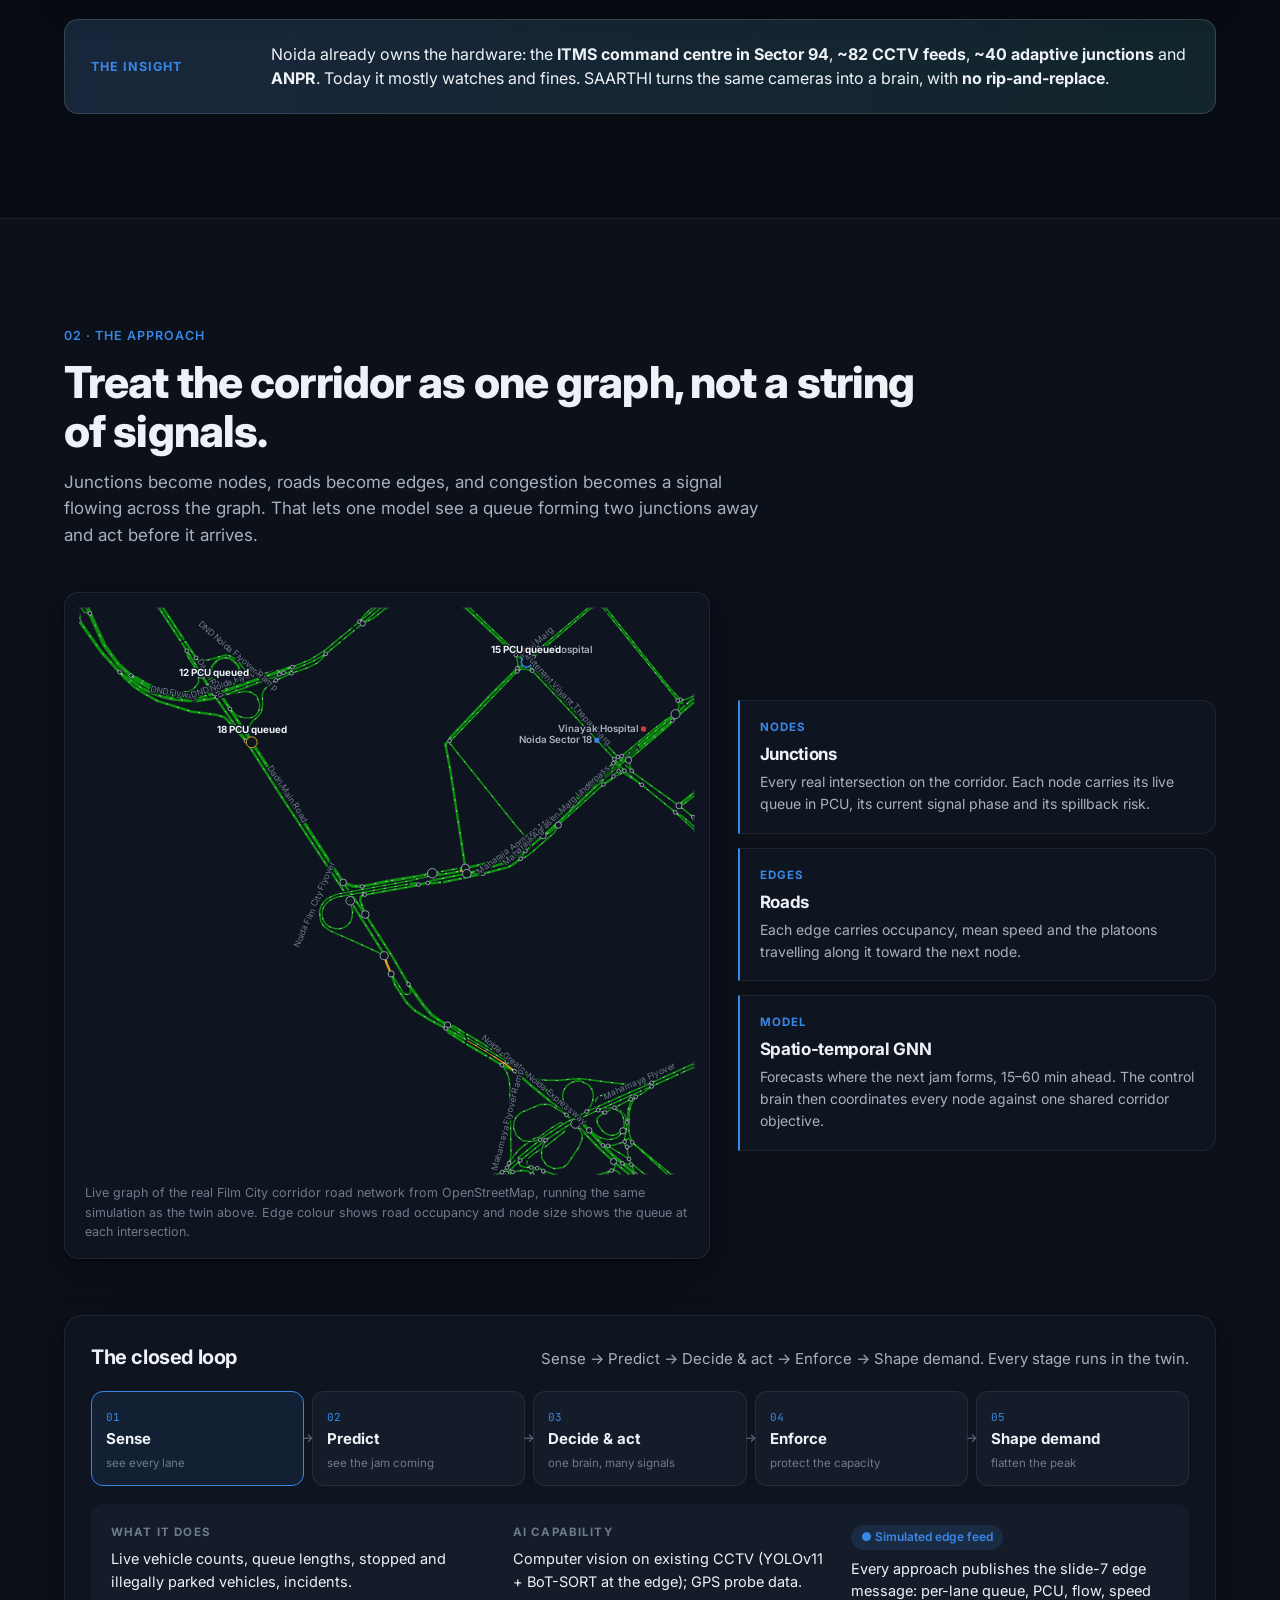
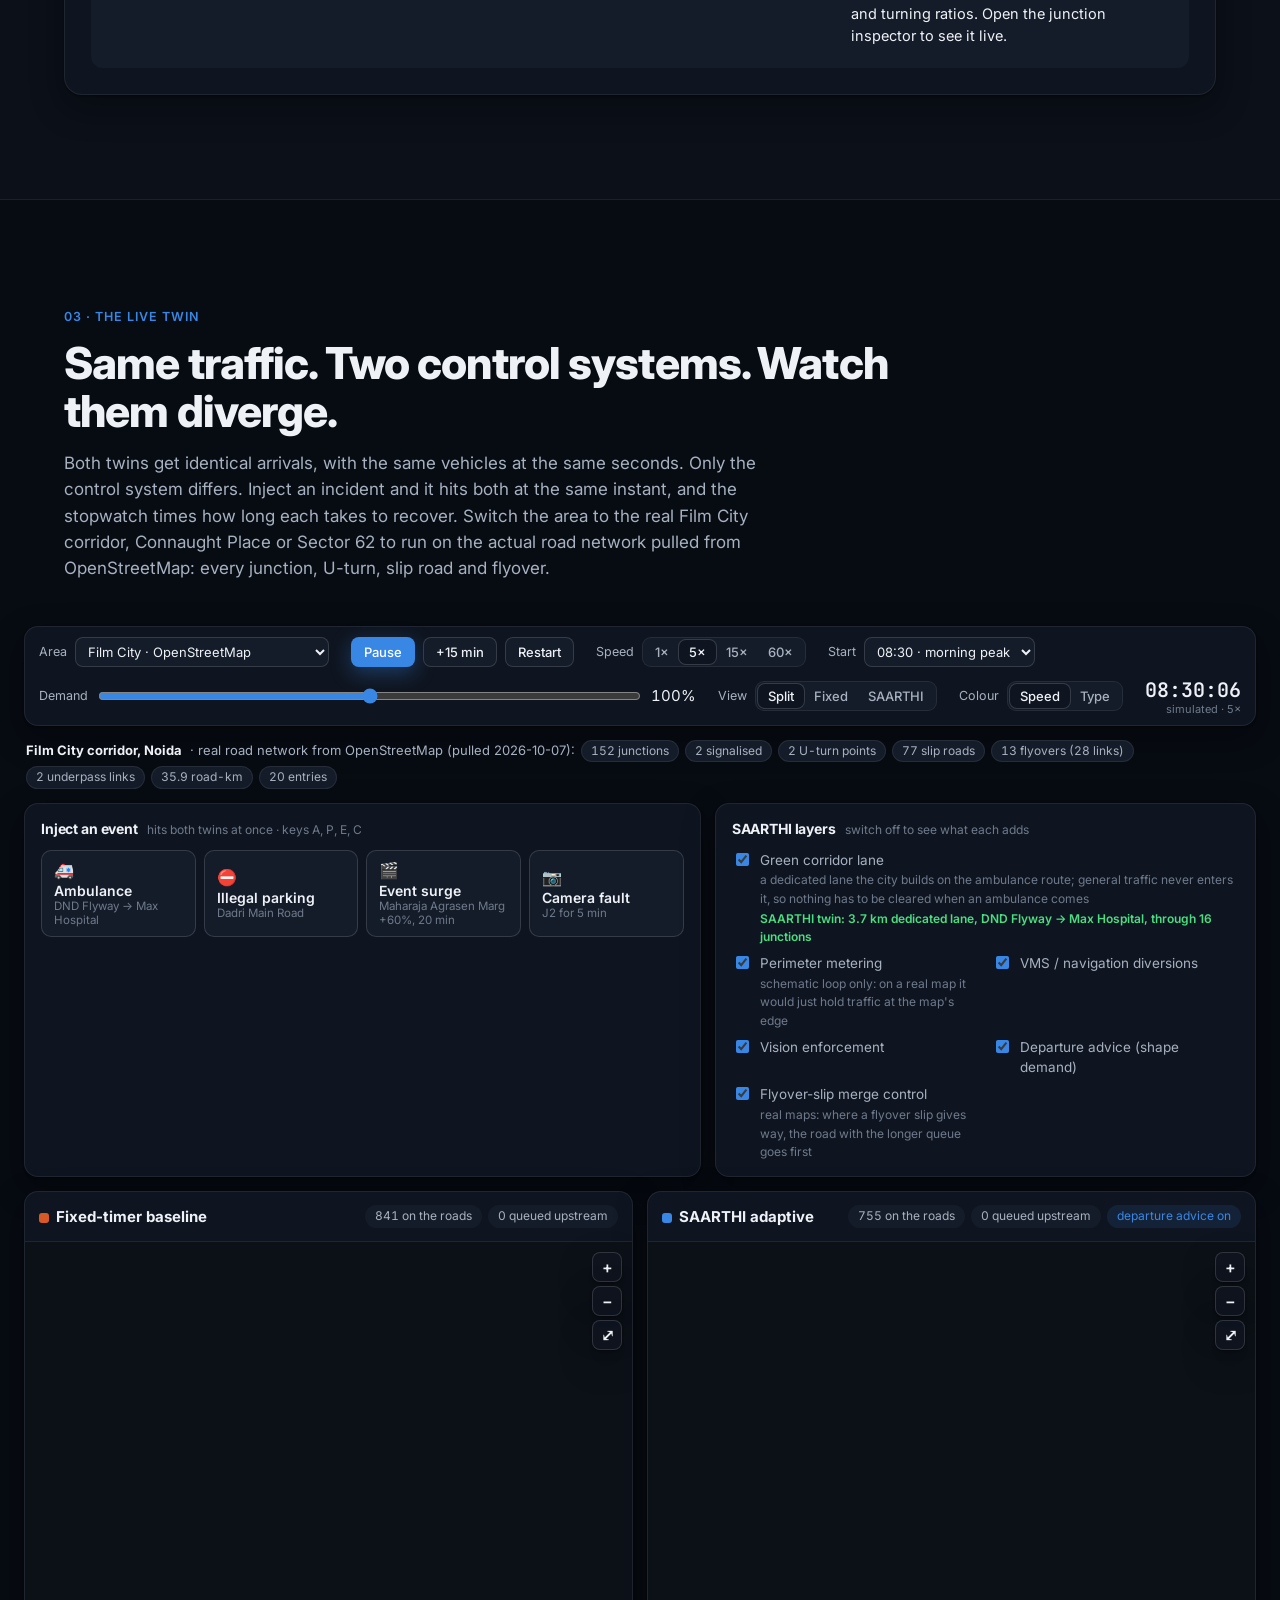
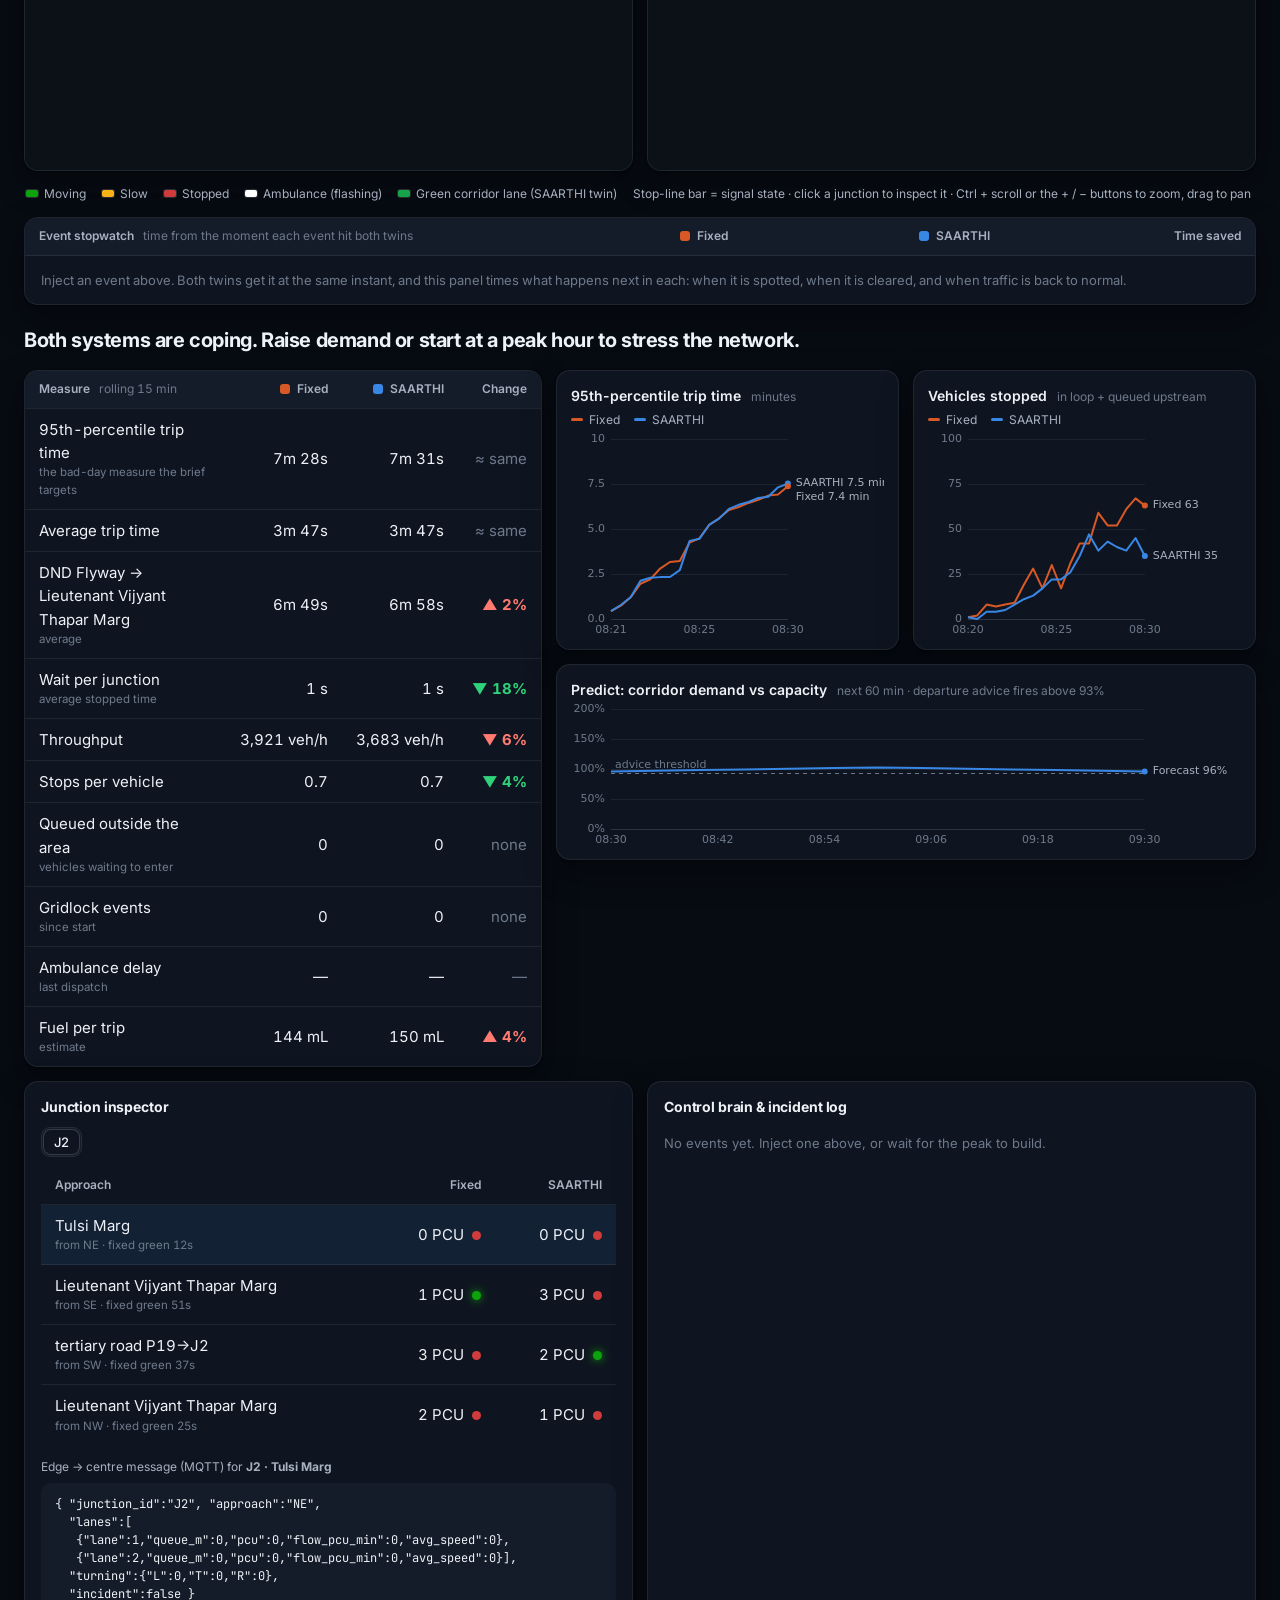
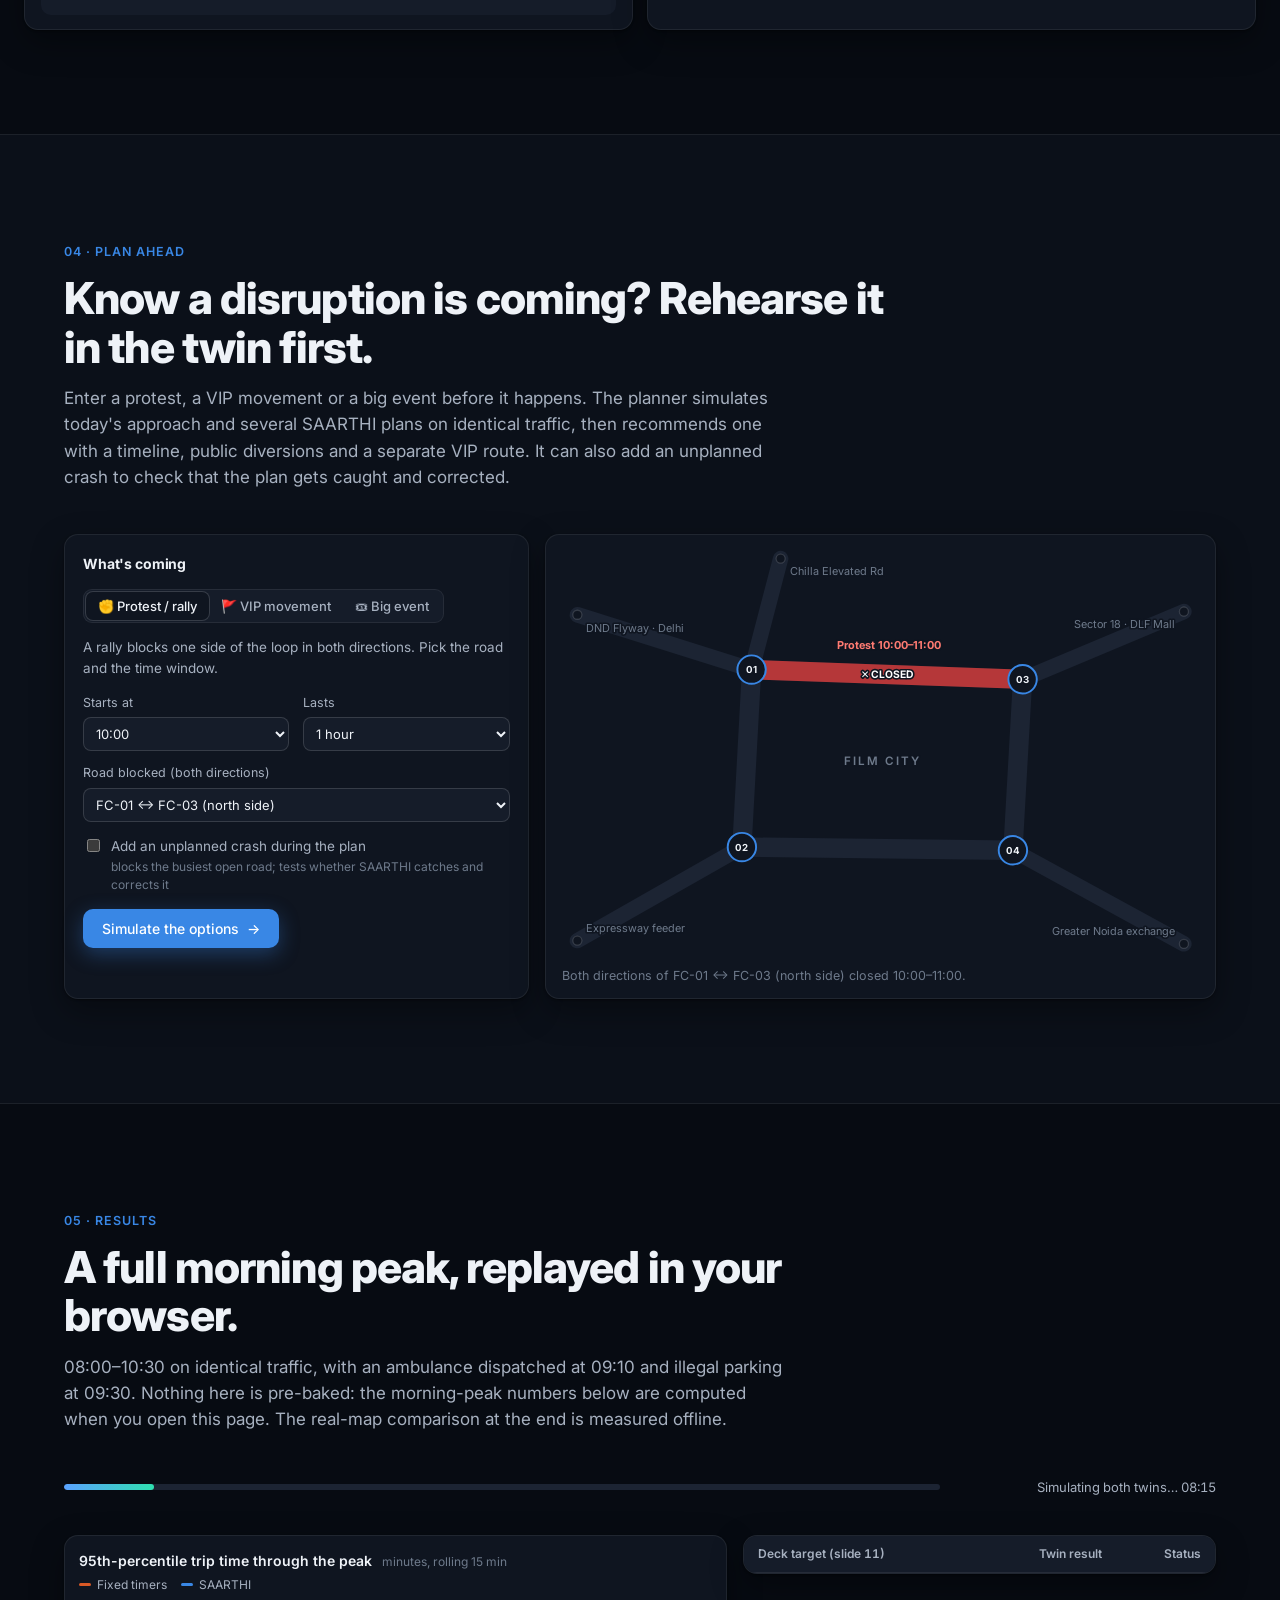
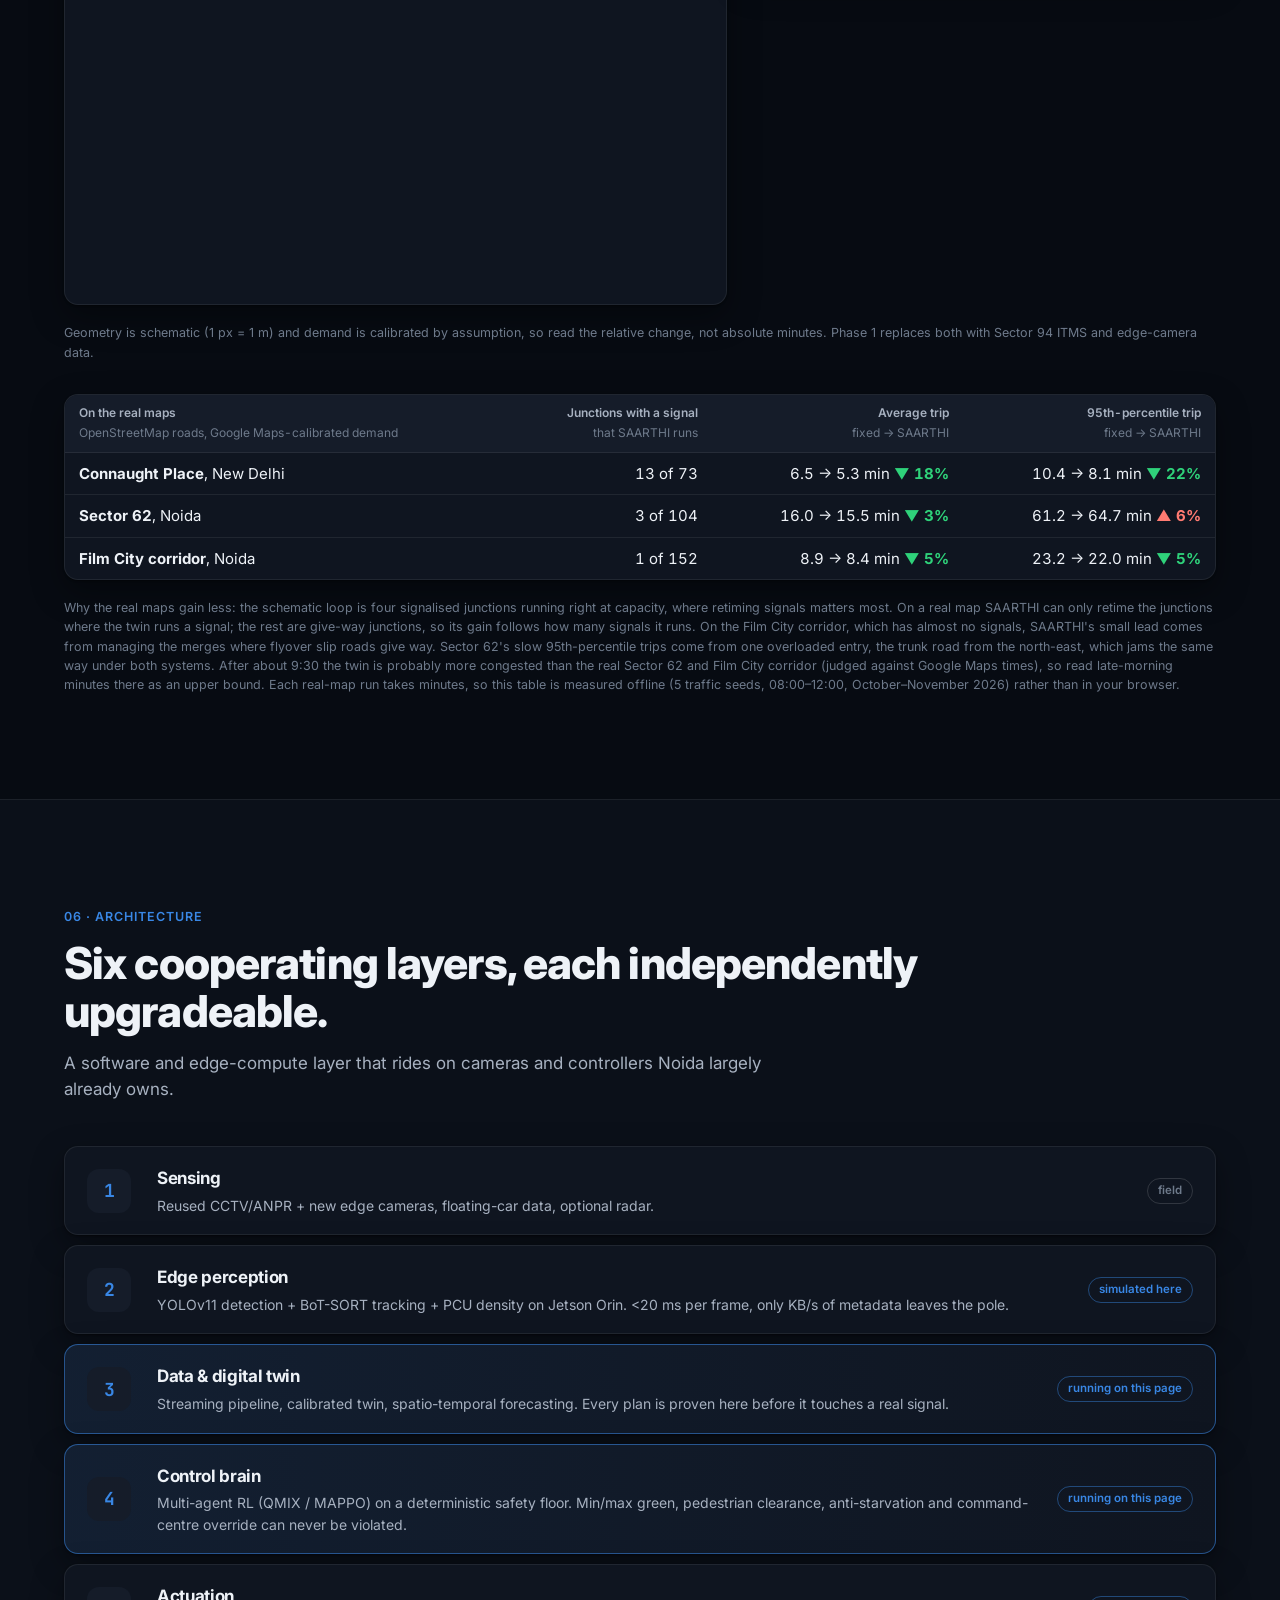
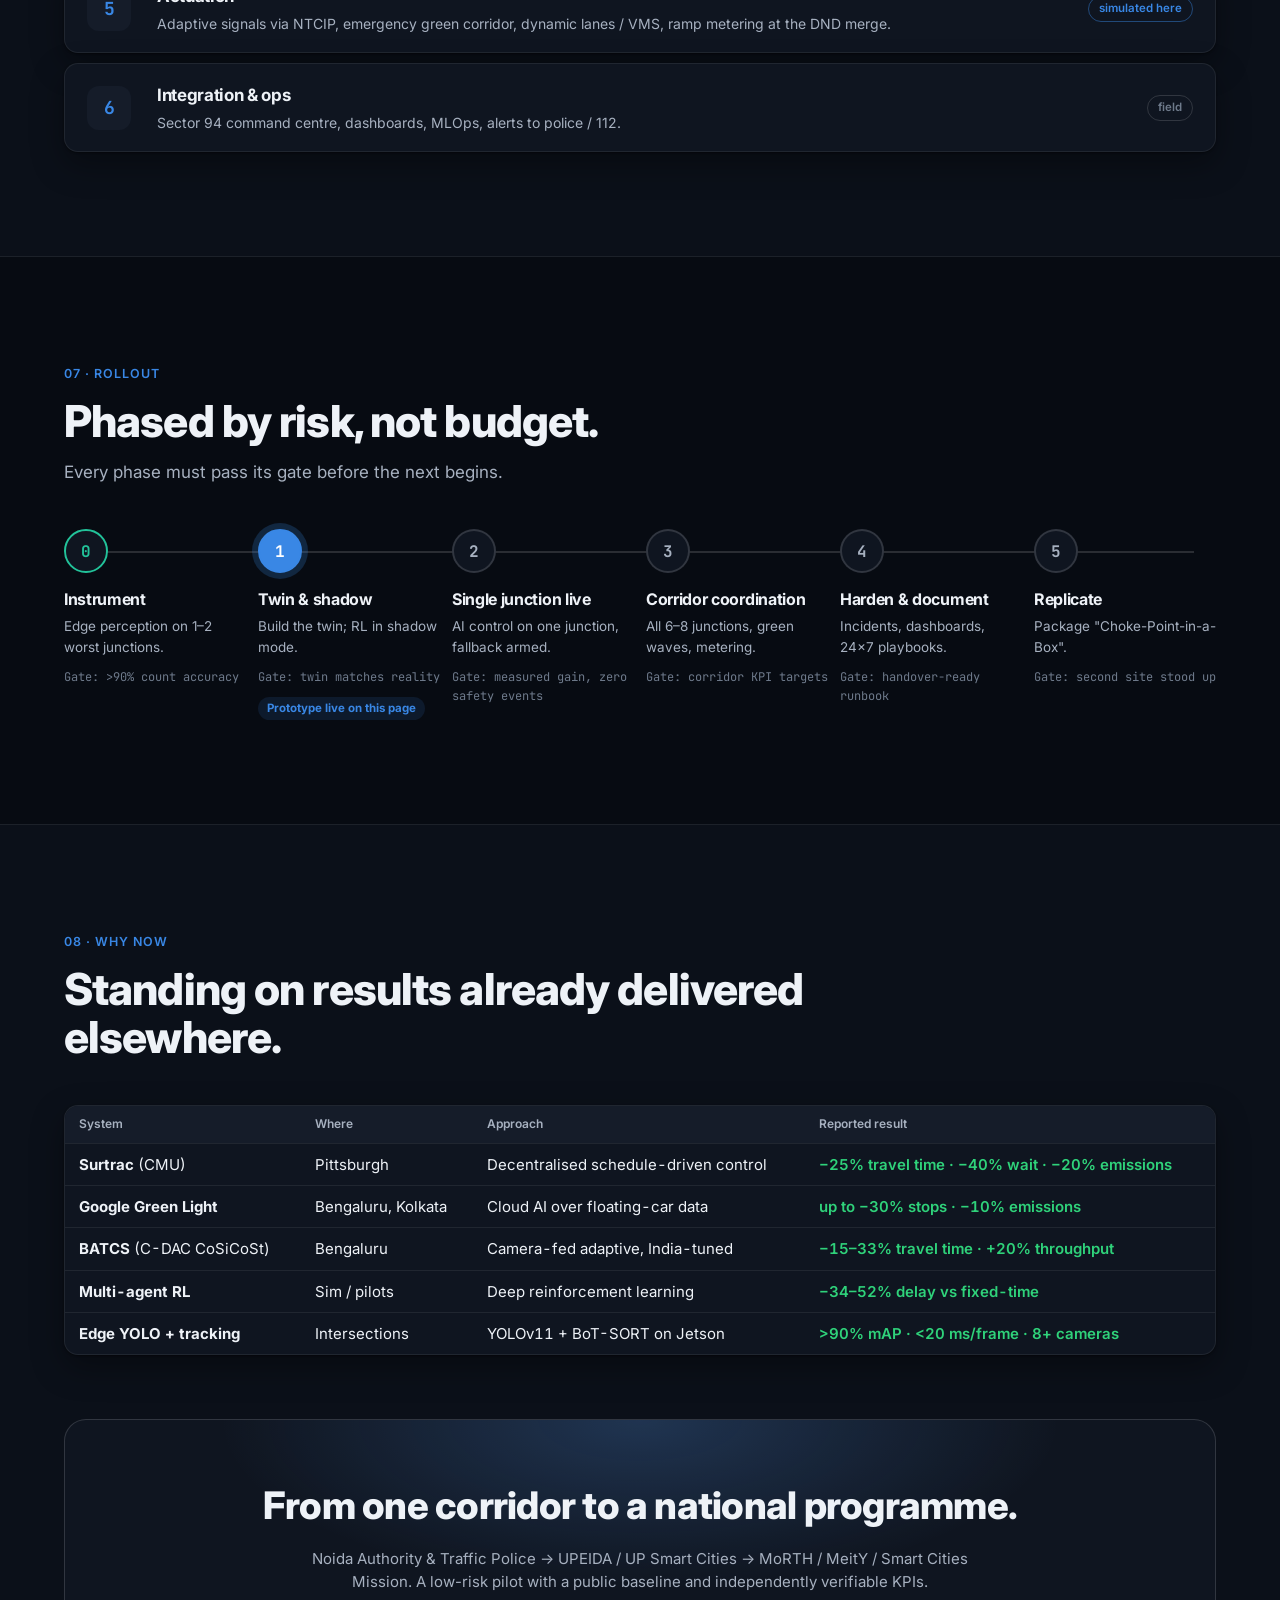
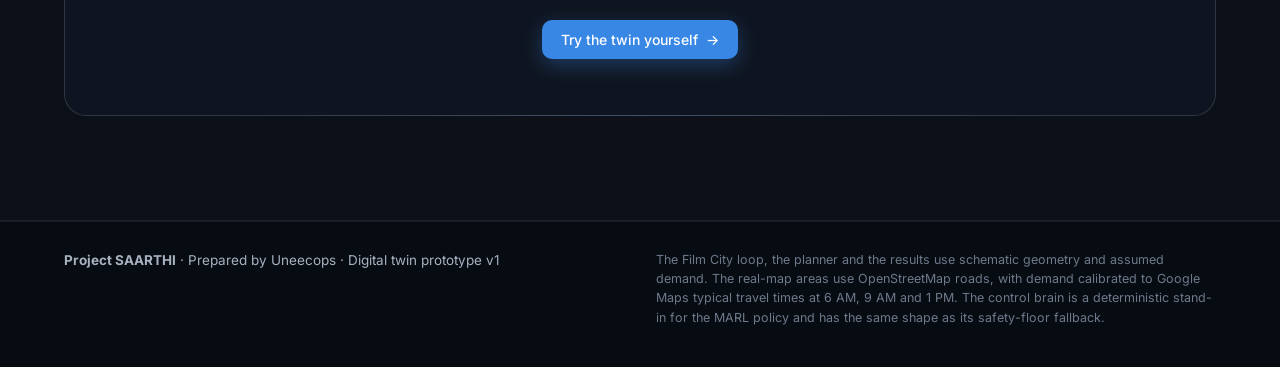
==== commit 44431d95: "Add flyover-slip merge control; meter entries on the schematic loop only On the Film City corridor S" ====
--- a/index.html
+++ b/index.html
@@ -239,10 +239,11 @@
           <h4>SAARTHI layers <span class="hint">switch off to see what each adds</span></h4>
           <div class="toggles">
             <label class="tog gc-tog"><input type="checkbox" data-f="greenCorridor" checked><span>Green corridor lane<small>a dedicated lane the city builds on the ambulance route; general traffic never enters it, so nothing has to be cleared when an ambulance comes</small><small class="gc-note" id="gc-note"></small></span></label>
-            <label class="tog"><input type="checkbox" data-f="metering" checked><span>Perimeter metering</span></label>
+            <label class="tog"><input type="checkbox" data-f="metering" checked><span>Perimeter metering<small>schematic loop only: on a real map it would just hold traffic at the map's edge</small></span></label>
             <label class="tog"><input type="checkbox" data-f="vms" checked><span>VMS / navigation diversions</span></label>
             <label class="tog"><input type="checkbox" data-f="enforcement" checked><span>Vision enforcement</span></label>
             <label class="tog"><input type="checkbox" data-f="shaping" checked><span>Departure advice (shape demand)</span></label>
+            <label class="tog"><input type="checkbox" data-f="mergeControl" checked><span>Flyover-slip merge control<small>real maps: where a flyover slip gives way, the road with the longer queue goes first</small></span></label>
           </div>
         </div>
       </div>
@@ -424,12 +425,12 @@
         <thead><tr><th>On the real maps <span class="hint">OpenStreetMap roads, Google Maps-calibrated demand</span></th><th class="num">Junctions with a signal <span class="hint">that SAARTHI runs</span></th><th class="num">Average trip <span class="hint">fixed → SAARTHI</span></th><th class="num">95th-percentile trip <span class="hint">fixed → SAARTHI</span></th></tr></thead>
         <tbody>
           <tr><td><b>Connaught Place</b>, New Delhi</td><td class="num">13 of 73</td><td class="num">6.5 → 5.3 min <span class="delta good">▼ 18%</span></td><td class="num">10.4 → 8.1 min <span class="delta good">▼ 22%</span></td></tr>
-          <tr><td><b>Sector 62</b>, Noida</td><td class="num">3 of 104</td><td class="num">16.0 → 15.6 min <span class="delta good">▼ 3%</span></td><td class="num">61.2 → 66.4 min <span class="delta bad">▲ 9%</span></td></tr>
-          <tr><td><b>Film City corridor</b>, Noida</td><td class="num">1 of 152</td><td class="num">8.9 → 8.8 min <span class="delta flat">≈ same</span></td><td class="num">23.2 → 23.4 min <span class="delta flat">≈ same</span></td></tr>
+          <tr><td><b>Sector 62</b>, Noida</td><td class="num">3 of 104</td><td class="num">16.0 → 15.5 min <span class="delta good">▼ 3%</span></td><td class="num">61.2 → 64.7 min <span class="delta bad">▲ 6%</span></td></tr>
+          <tr><td><b>Film City corridor</b>, Noida</td><td class="num">1 of 152</td><td class="num">8.9 → 8.4 min <span class="delta good">▼ 5%</span></td><td class="num">23.2 → 22.0 min <span class="delta good">▼ 5%</span></td></tr>
         </tbody>
       </table>
     </div>
-    <p class="fine reveal">Why the real maps gain less: the schematic loop is four signalised junctions running right at capacity, where retiming signals matters most. On a real map SAARTHI can only retime the junctions where the twin runs a signal; the rest are give-way junctions, so its gain follows how many signals it runs. Sector 62's slow 95th-percentile trips come from one overloaded entry, the trunk road from the north-east, which jams the same way under both systems. After about 9:30 the twin is probably more congested than the real Sector 62 and Film City corridor (judged against Google Maps times), so read late-morning minutes there as an upper bound. Each real-map run takes minutes, so this table is measured offline (5 traffic seeds, 08:00–12:00, October 2026) rather than in your browser.</p>
+    <p class="fine reveal">Why the real maps gain less: the schematic loop is four signalised junctions running right at capacity, where retiming signals matters most. On a real map SAARTHI can only retime the junctions where the twin runs a signal; the rest are give-way junctions, so its gain follows how many signals it runs. On the Film City corridor, which has almost no signals, SAARTHI's small lead comes from managing the merges where flyover slip roads give way. Sector 62's slow 95th-percentile trips come from one overloaded entry, the trunk road from the north-east, which jams the same way under both systems. After about 9:30 the twin is probably more congested than the real Sector 62 and Film City corridor (judged against Google Maps times), so read late-morning minutes there as an upper bound. Each real-map run takes minutes, so this table is measured offline (5 traffic seeds, 08:00–12:00, October–November 2026) rather than in your browser.</p>
   </div>
 </section>
 
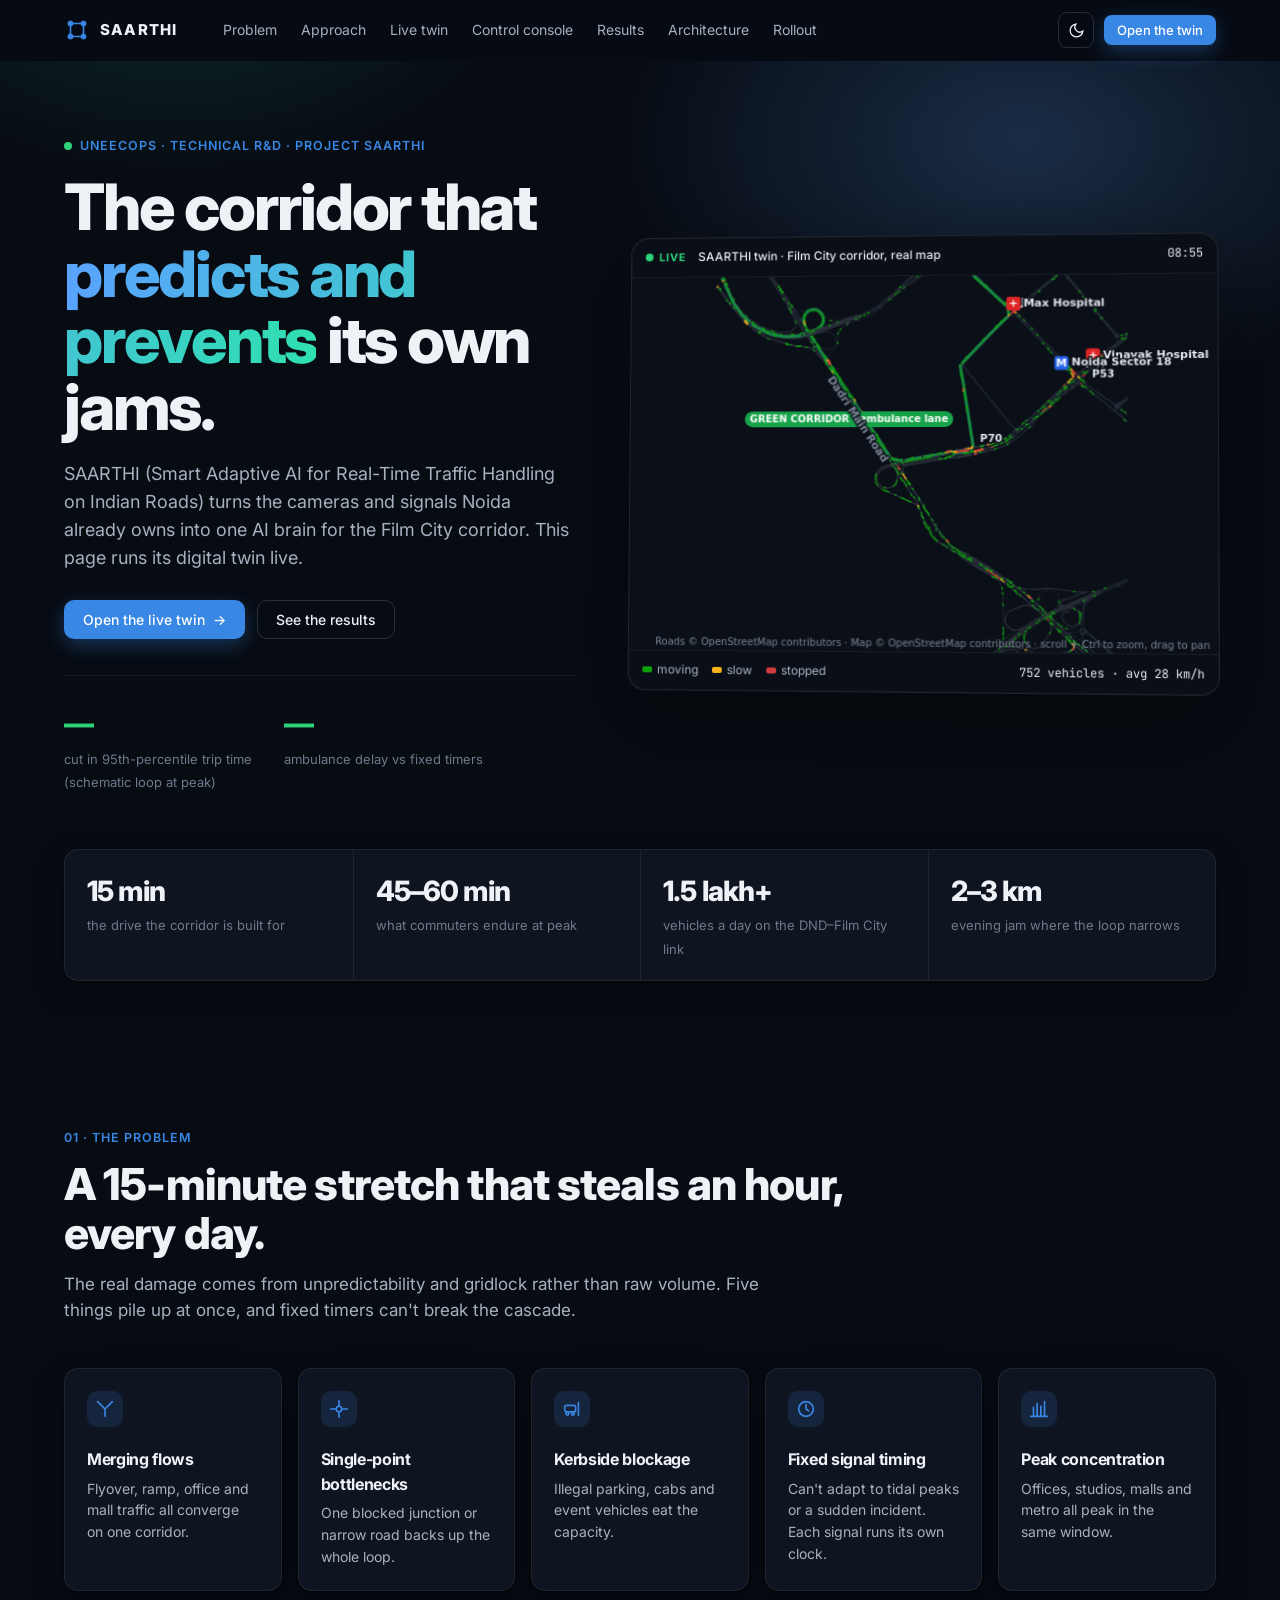
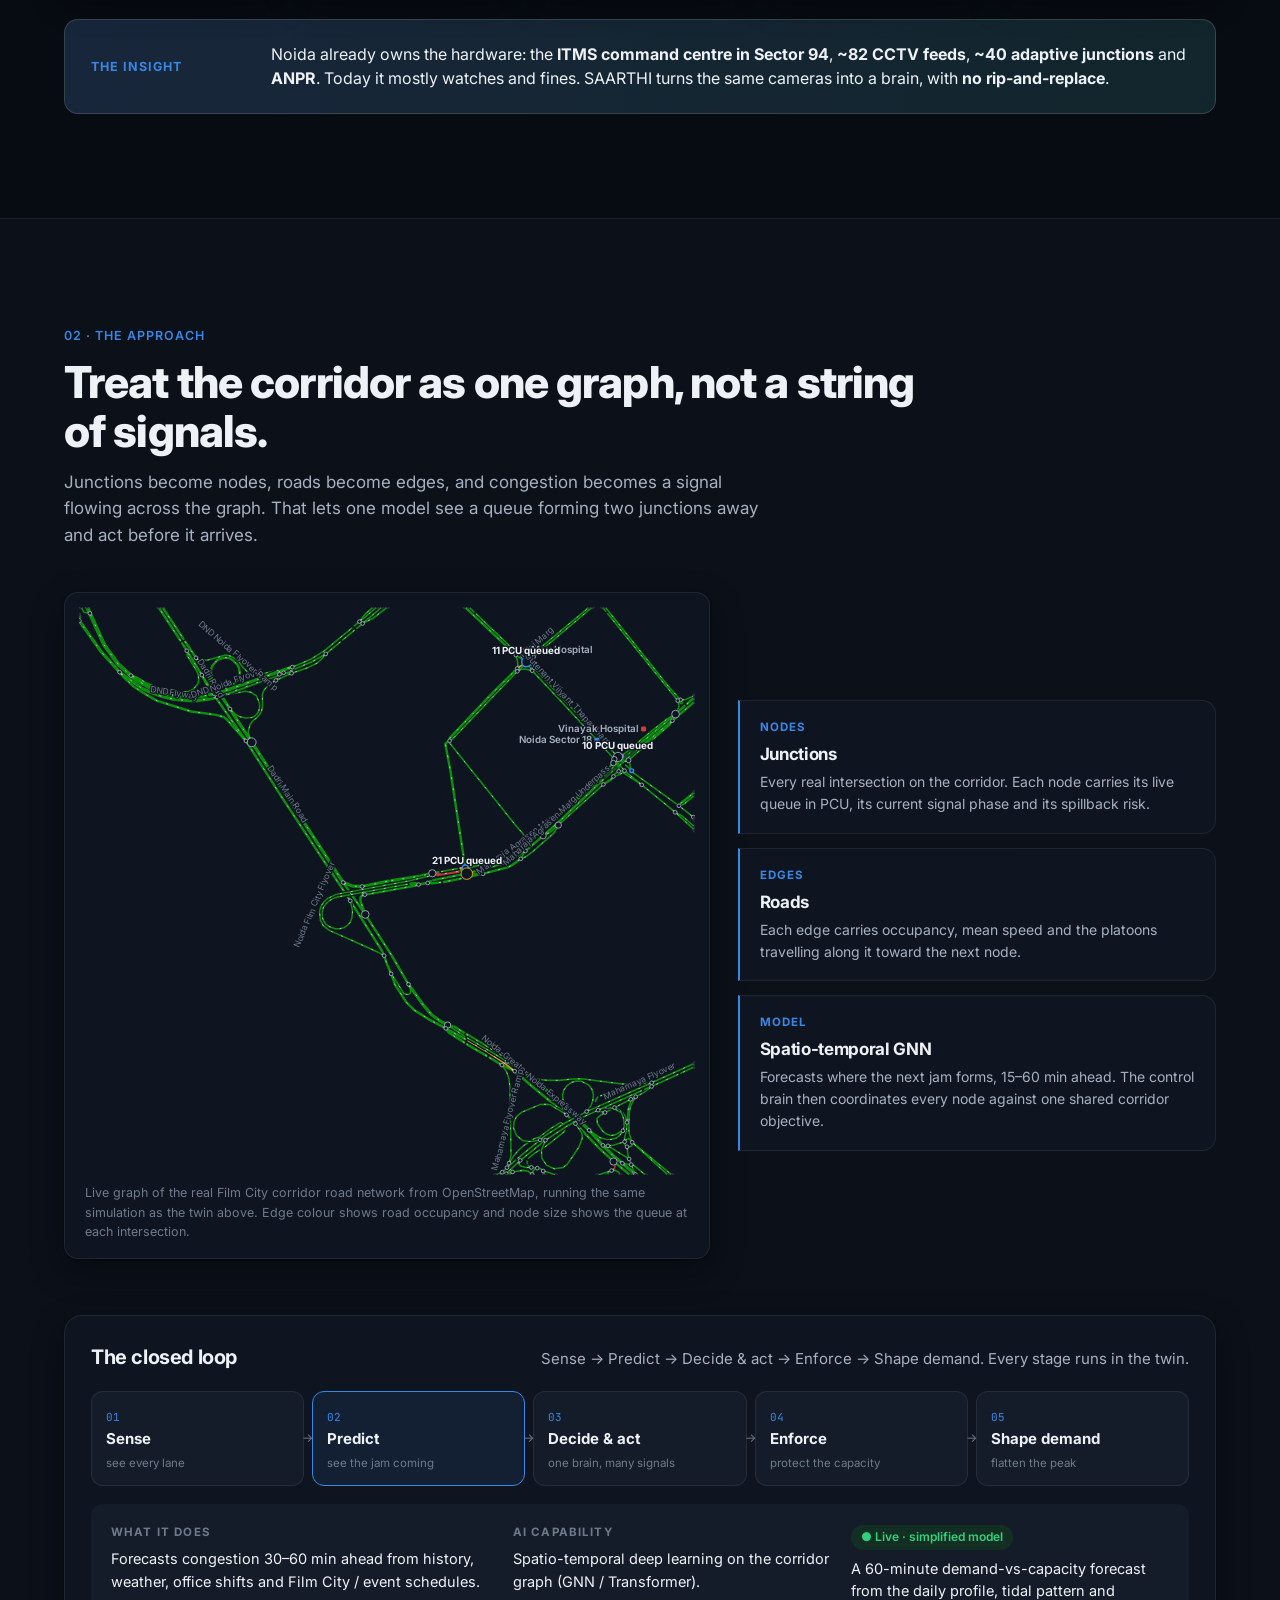
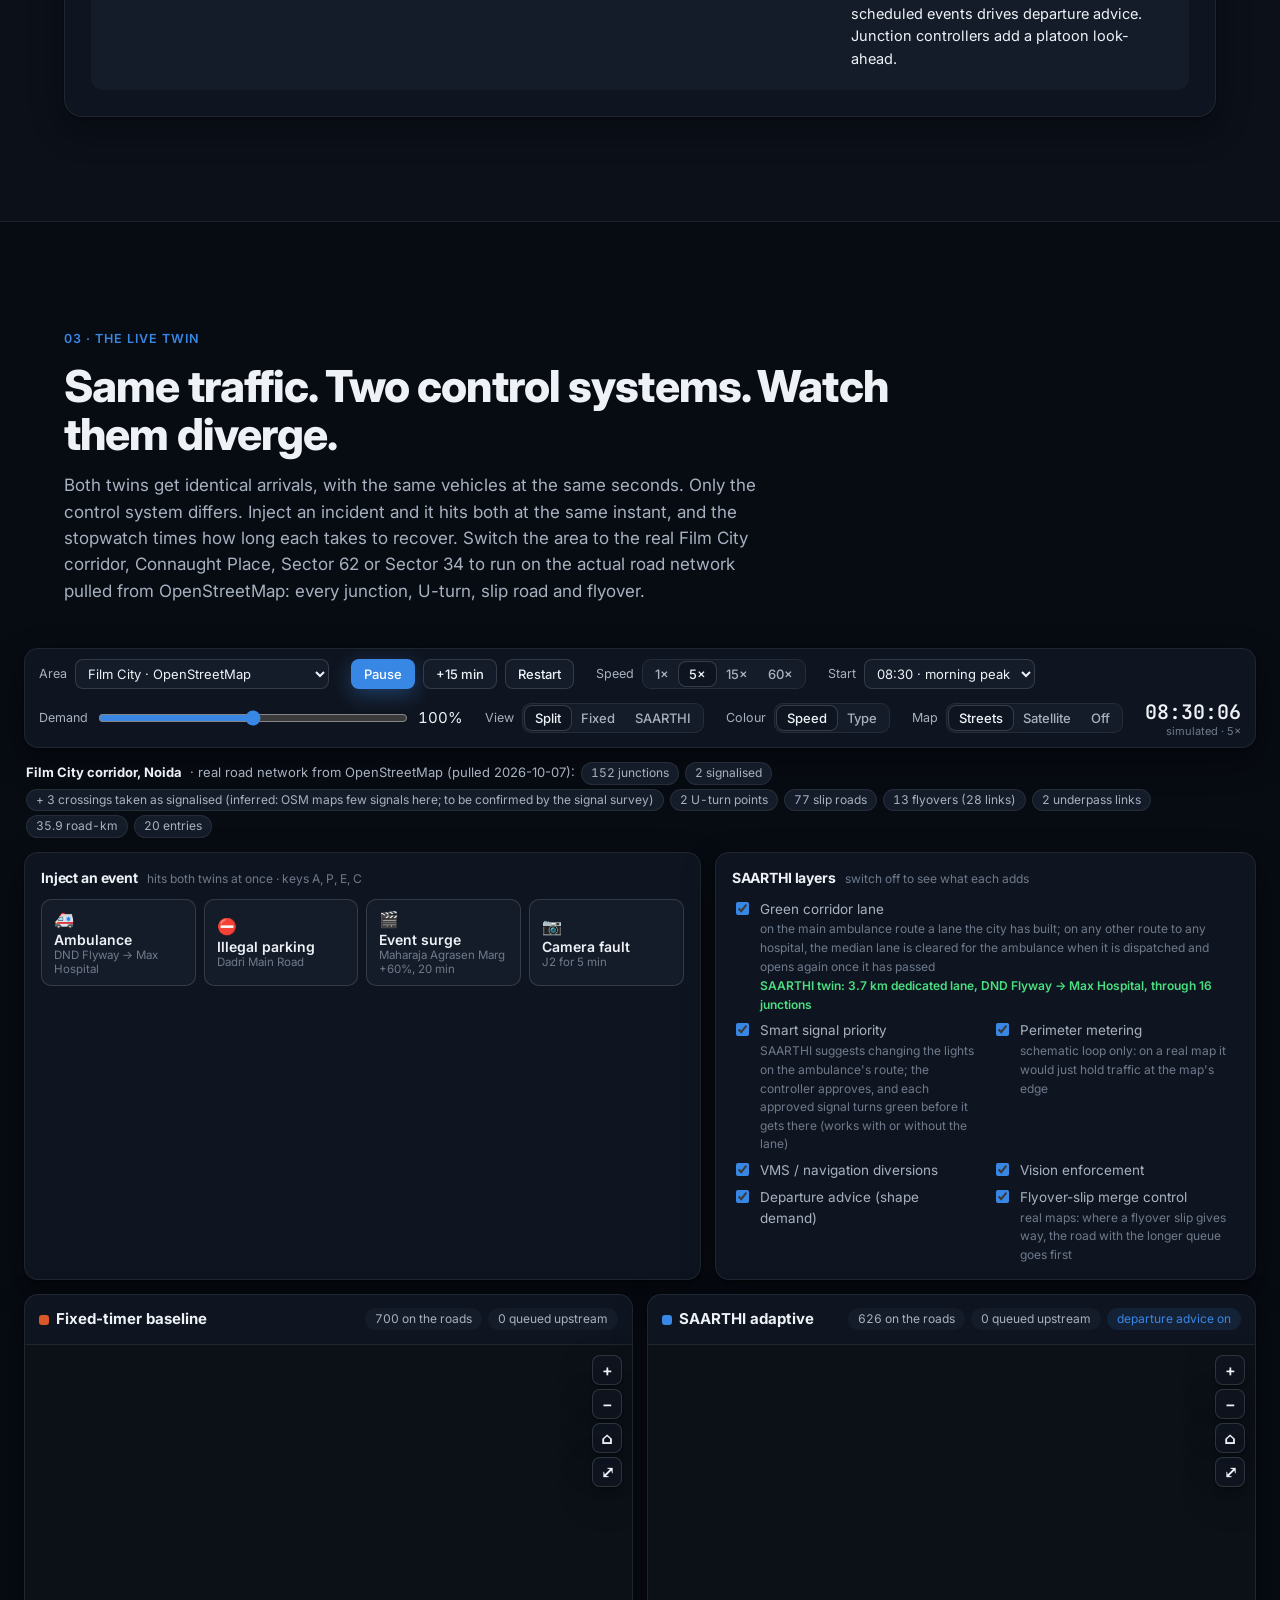
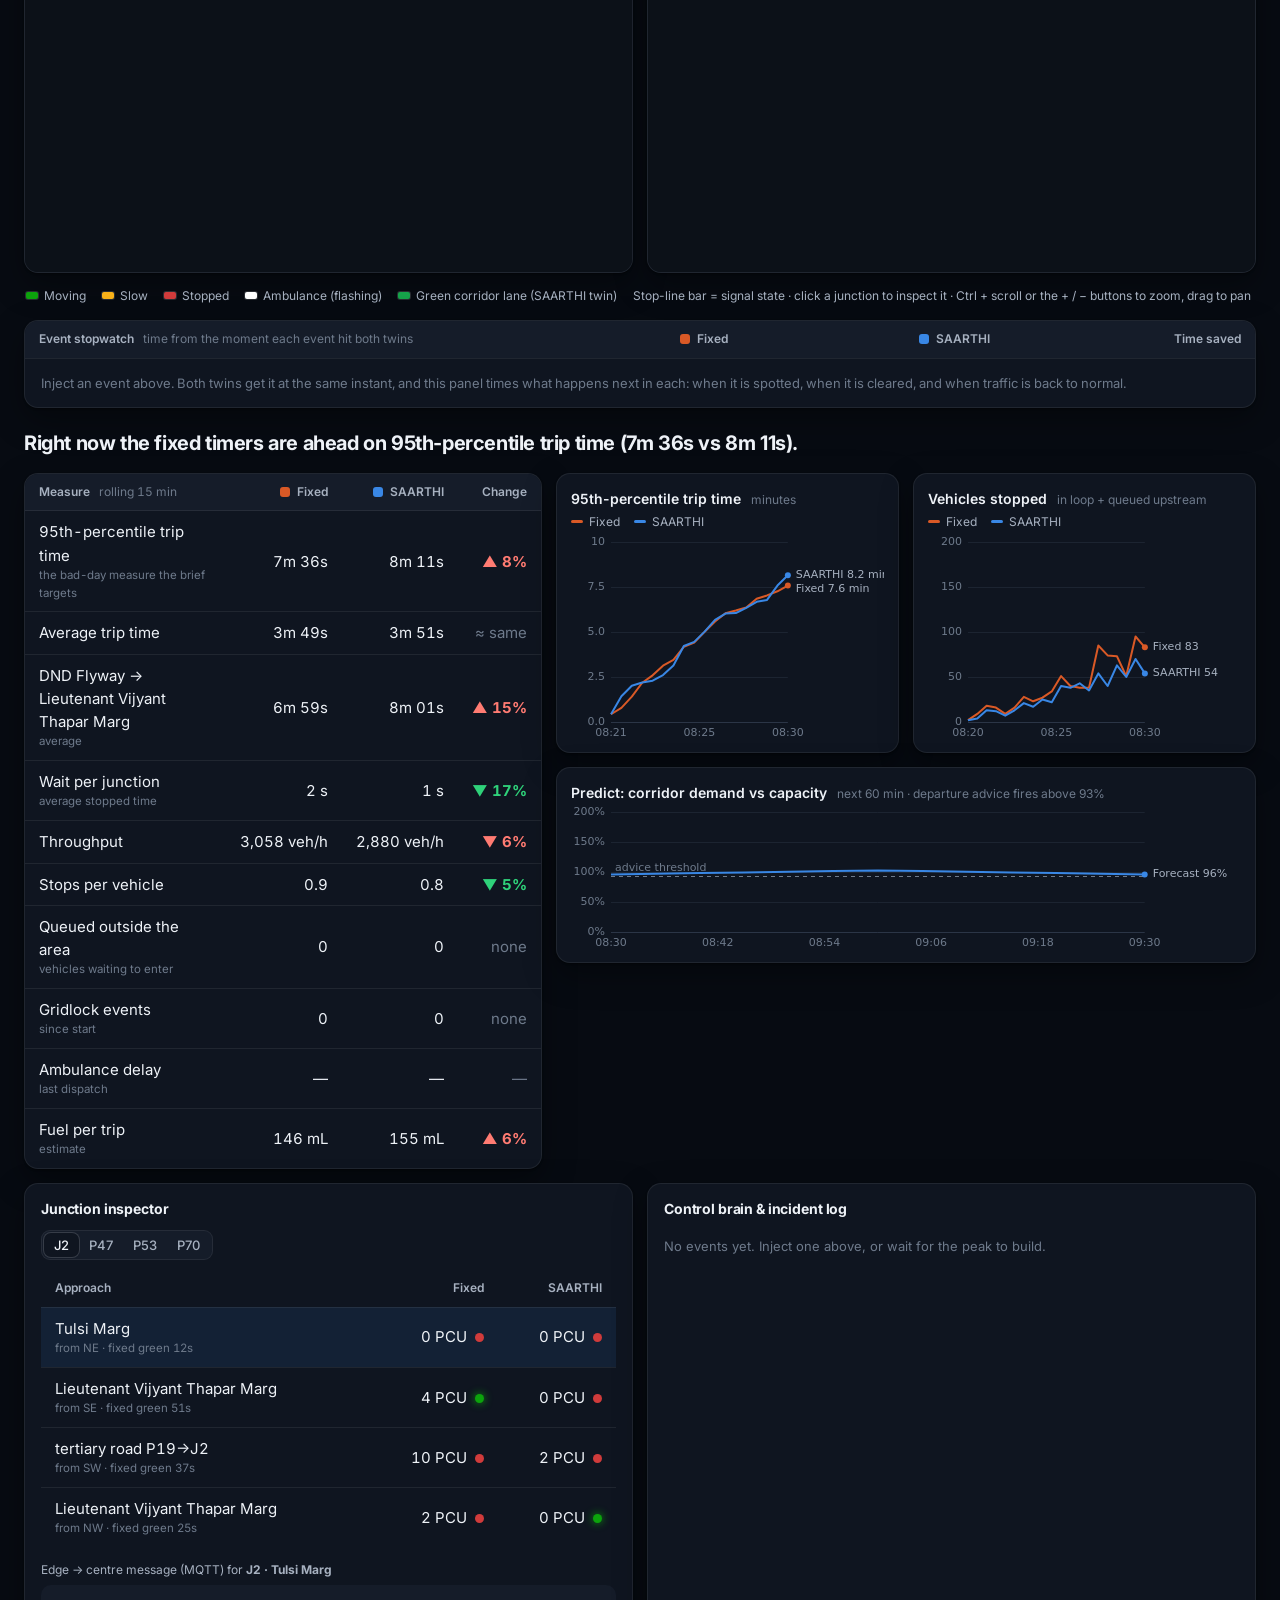
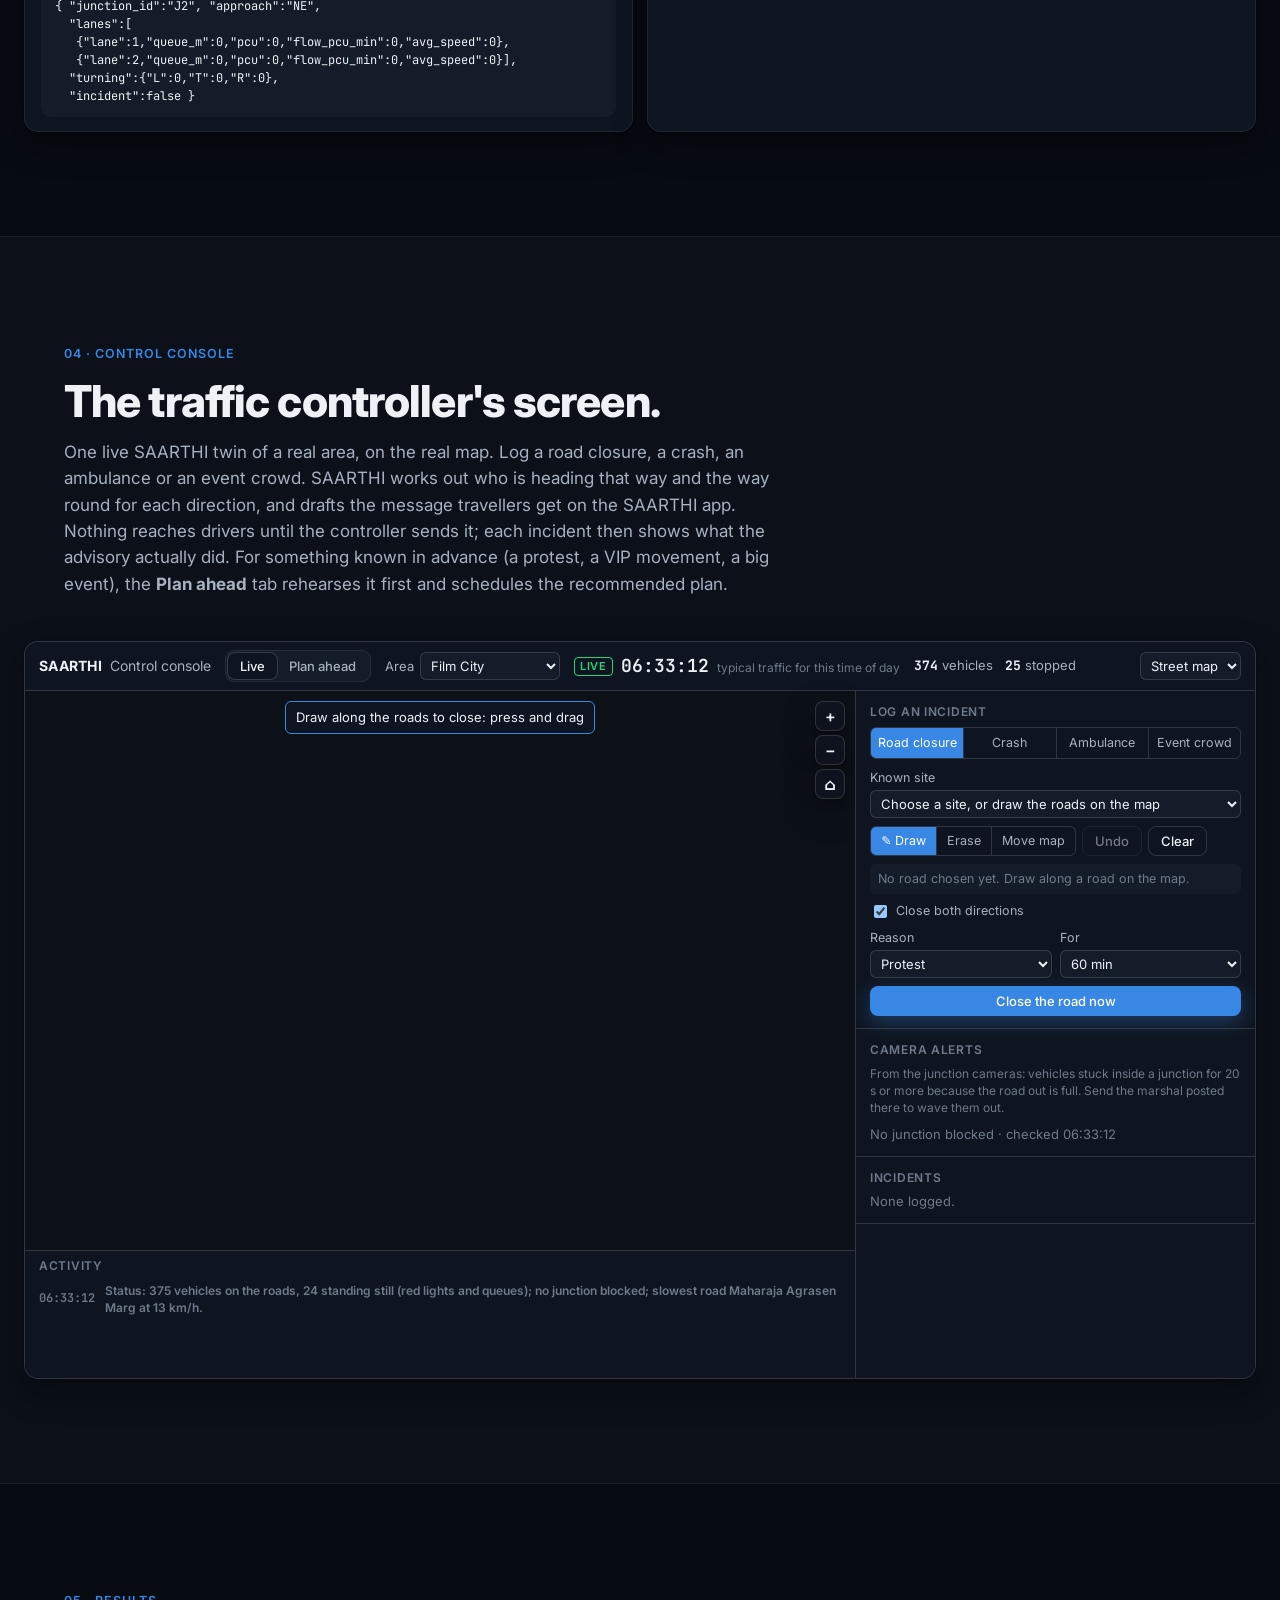
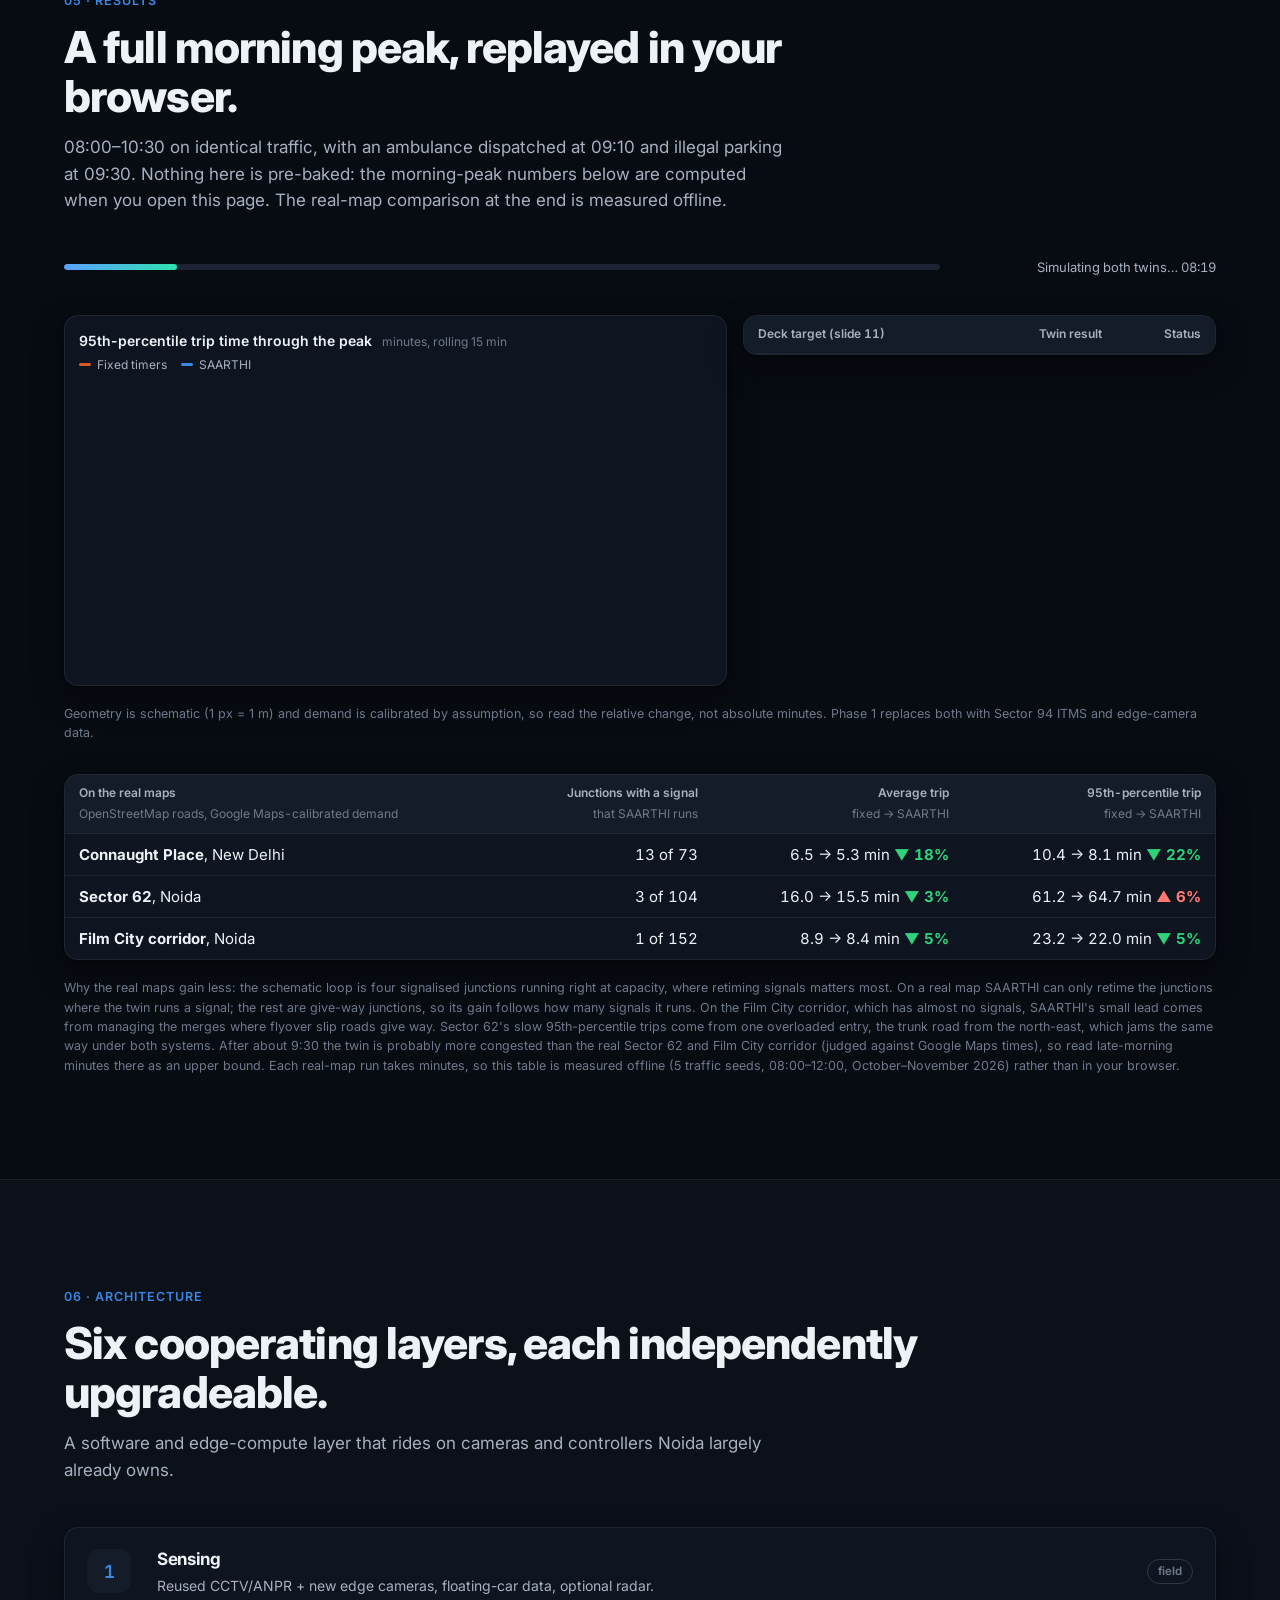
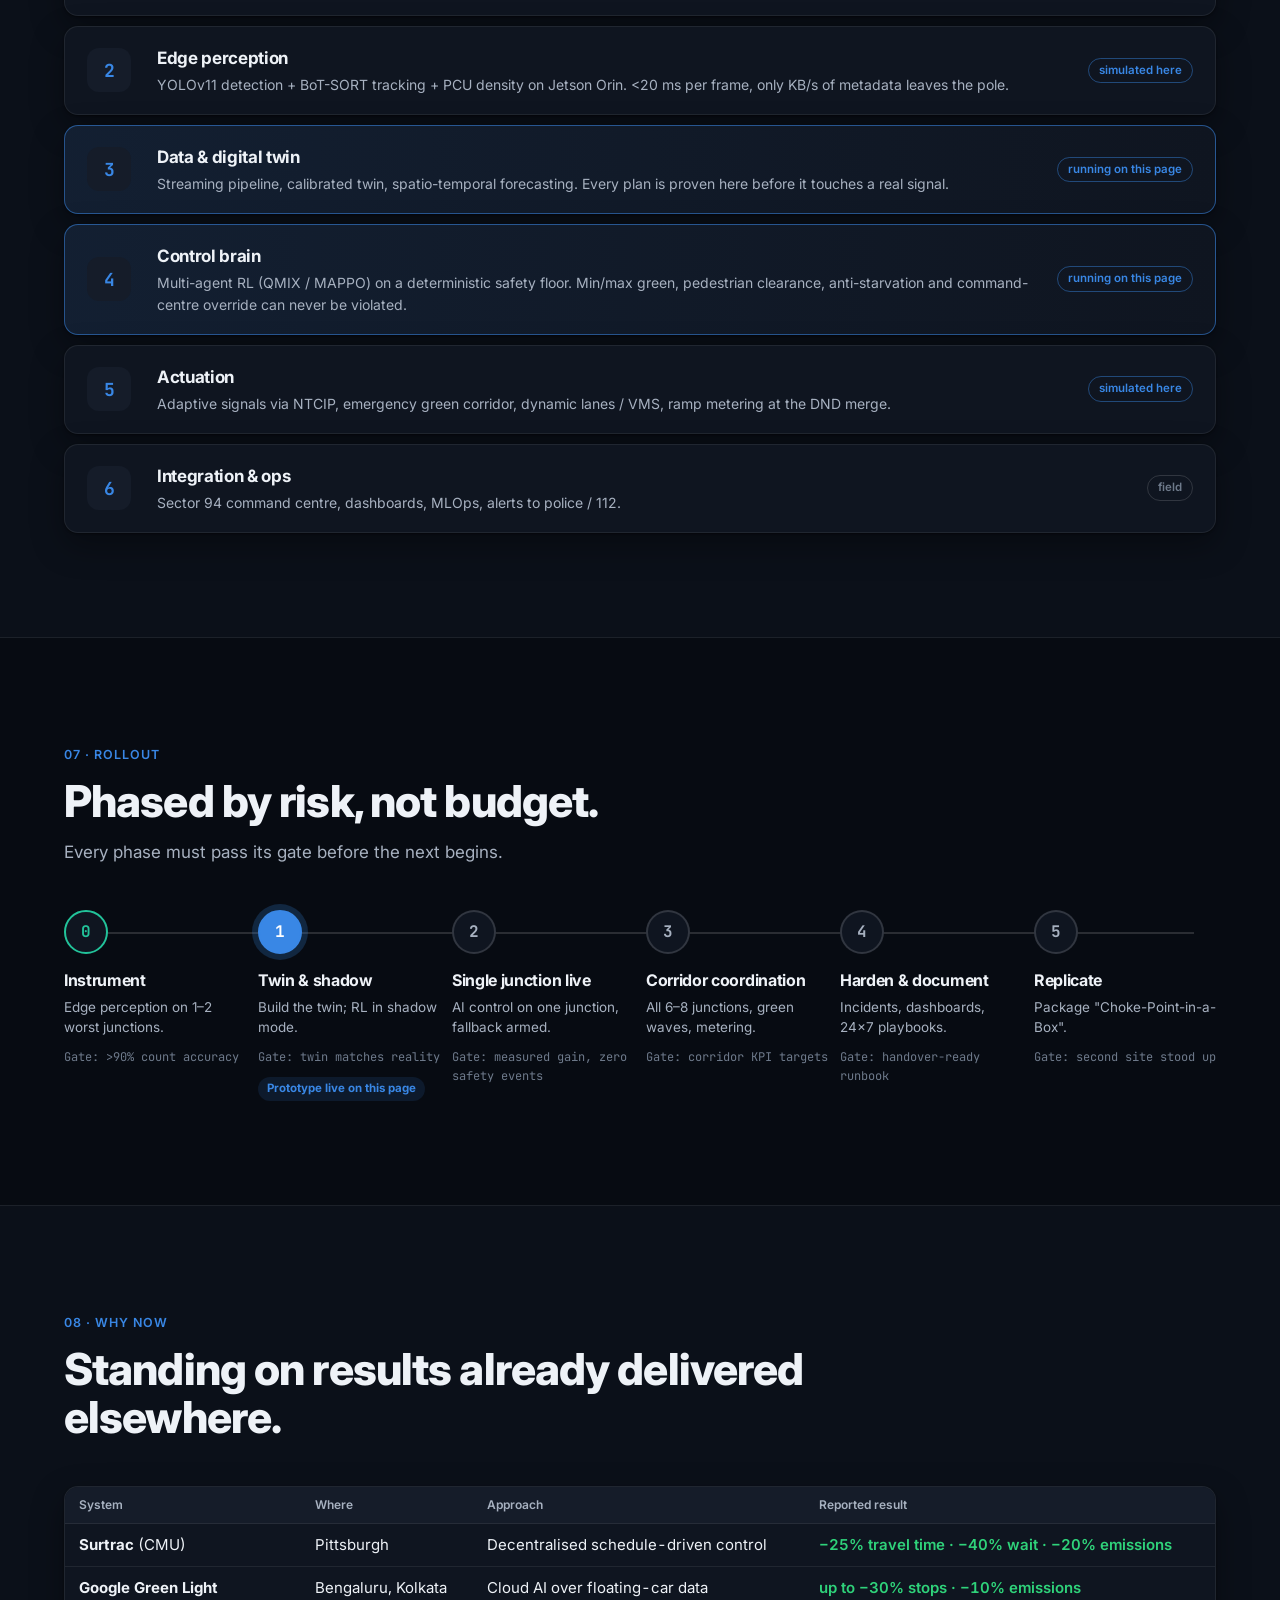
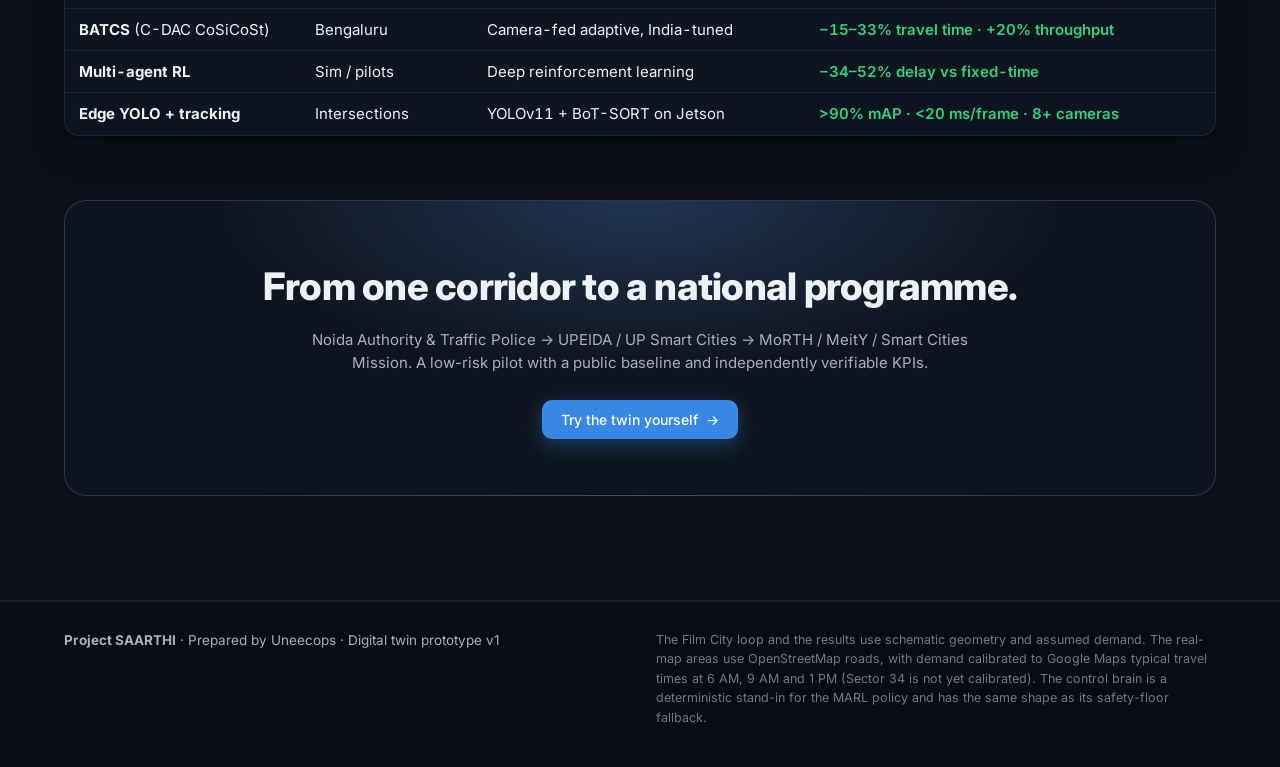
==== commit 1fa62a49: "Add control console, ambulance light suggestions, signal survey and inferred signals - Control conso" ====
--- a/index.html
+++ b/index.html
@@ -9,6 +9,7 @@
   <link rel="preconnect" href="https://fonts.gstatic.com" crossorigin>
   <link href="https://fonts.googleapis.com/css2?family=Inter:wght@400;500;600;700;800&family=JetBrains+Mono:wght@400;500&display=swap" rel="stylesheet">
   <link rel="stylesheet" href="css/site.css">
+  <link rel="stylesheet" href="css/console.css">
   <script>
     try { const t = localStorage.getItem('saarthi-theme'); if (t) document.documentElement.dataset.theme = t; } catch (e) {}
   </script>
@@ -26,7 +27,7 @@
       <a href="#problem">Problem</a>
       <a href="#approach">Approach</a>
       <a href="#twin">Live twin</a>
-      <a href="#plan">Plan ahead</a>
+      <a href="#console">Control console</a>
       <a href="#results">Results</a>
       <a href="#architecture">Architecture</a>
       <a href="#rollout">Rollout</a>
@@ -173,7 +174,7 @@
     <div class="section-head reveal">
       <div class="eyebrow">03 · The live twin</div>
       <h2>Same traffic. Two control systems. Watch them diverge.</h2>
-      <p class="lead">Both twins get identical arrivals, with the same vehicles at the same seconds. Only the control system differs. Inject an incident and it hits both at the same instant, and the stopwatch times how long each takes to recover. Switch the area to the real Film City corridor, Connaught Place or Sector 62 to run on the actual road network pulled from OpenStreetMap: every junction, U-turn, slip road and flyover.</p>
+      <p class="lead">Both twins get identical arrivals, with the same vehicles at the same seconds. Only the control system differs. Inject an incident and it hits both at the same instant, and the stopwatch times how long each takes to recover. Switch the area to the real Film City corridor, Connaught Place, Sector 62 or Sector 34 to run on the actual road network pulled from OpenStreetMap: every junction, U-turn, slip road and flyover.</p>
     </div>
   </div>
   <div class="wrap wide">
@@ -214,6 +215,10 @@
           <span class="lbl">Colour</span>
           <div class="seg" id="seg-color"><button data-v="speed" class="on">Speed</button><button data-v="type">Type</button></div>
         </div>
+        <div class="group" id="grp-map">
+          <span class="lbl">Map</span>
+          <div class="seg" id="seg-map"><button data-v="streets">Streets</button><button data-v="satellite">Satellite</button><button data-v="off">Off</button></div>
+        </div>
         <div class="clock-mini"><span id="clock">--:--:--</span><small id="clock-sub">simulated</small></div>
       </div>
       <div class="net-info" id="net-info"></div>
@@ -238,7 +243,8 @@
         <div class="panel">
           <h4>SAARTHI layers <span class="hint">switch off to see what each adds</span></h4>
           <div class="toggles">
-            <label class="tog gc-tog"><input type="checkbox" data-f="greenCorridor" checked><span>Green corridor lane<small>a dedicated lane the city builds on the ambulance route; general traffic never enters it, so nothing has to be cleared when an ambulance comes</small><small class="gc-note" id="gc-note"></small></span></label>
+            <label class="tog gc-tog"><input type="checkbox" data-f="greenCorridor" checked><span>Green corridor lane<small>on the main ambulance route a lane the city has built; on any other route to any hospital, the median lane is cleared for the ambulance when it is dispatched and opens again once it has passed</small><small class="gc-note" id="gc-note"></small></span></label>
+            <label class="tog"><input type="checkbox" data-f="signalPriority" checked><span>Smart signal priority<small>SAARTHI suggests changing the lights on the ambulance's route; the controller approves, and each approved signal turns green before it gets there (works with or without the lane)</small></span></label>
             <label class="tog"><input type="checkbox" data-f="metering" checked><span>Perimeter metering<small>schematic loop only: on a real map it would just hold traffic at the map's edge</small></span></label>
             <label class="tog"><input type="checkbox" data-f="vms" checked><span>VMS / navigation diversions</span></label>
             <label class="tog"><input type="checkbox" data-f="enforcement" checked><span>Vision enforcement</span></label>
@@ -247,6 +253,8 @@
           </div>
         </div>
       </div>
+
+      <div class="panel amb" id="amb" hidden aria-live="polite"></div>
 
       <div class="twins view-split" id="twins">
         <article class="pane" id="pane-fixed">
@@ -319,77 +327,152 @@
   </div>
 </section>
 
-<!-- ============================================================ PLAN AHEAD (what-if) -->
-<section class="section alt" id="plan">
-  <div class="wrap">
-    <div class="section-head reveal">
-      <div class="eyebrow">04 · Plan ahead</div>
-      <h2>Know a disruption is coming? Rehearse it in the twin first.</h2>
-      <p class="lead">Enter a protest, a VIP movement or a big event before it happens. The planner simulates today's approach and several SAARTHI plans on identical traffic, then recommends one with a timeline, public diversions and a separate VIP route. It can also add an unplanned crash to check that the plan gets caught and corrected.</p>
-    </div>
-
-    <div class="wi reveal">
-      <div class="panel wi-form">
-        <h4>What's coming</h4>
-        <div class="seg wi-type" id="wi-type" role="group" aria-label="Disruption type">
-          <button data-v="protest" class="on">✊ Protest / rally</button>
-          <button data-v="vip">🚩 VIP movement</button>
-          <button data-v="event">🎟 Big event</button>
-        </div>
-        <p class="wi-blurb" id="wi-blurb"></p>
-        <div class="wi-fields" id="wi-fields"></div>
-        <label class="tog wi-dist"><input type="checkbox" id="wi-dist"><span>Add an unplanned crash during the plan<small>blocks the busiest open road; tests whether SAARTHI catches and corrects it</small></span></label>
-        <button class="btn btn-primary" id="wi-run">Simulate the options <span aria-hidden="true">→</span></button>
-        <div class="bench-run wi-progress" id="wi-progress" hidden>
-          <div class="bench-bar"><div class="bench-fill" id="wi-fill"></div></div>
-          <div class="bench-status" id="wi-status"></div>
-        </div>
-      </div>
-      <figure class="panel wi-map">
-        <svg id="wi-svg" viewBox="0 0 1000 640" role="img" aria-label="Map of the planned disruption"></svg>
-        <figcaption id="wi-cap"></figcaption>
-      </figure>
-    </div>
-
-    <div class="wi-out" id="wi-out" hidden>
-      <div class="wi-reco" id="wi-reco"></div>
-      <div class="panel flush">
-        <table class="wi-opts" aria-label="Every option simulated">
-          <thead id="wi-opts-h"></thead>
-          <tbody id="wi-opts"></tbody>
-        </table>
-      </div>
-      <div class="wi-grid">
-        <figure class="chart panel">
-          <figcaption>Vehicles stopped <span class="hint">in the loop + queued to enter</span></figcaption>
-          <div class="chart-legend" id="wi-legend"></div>
-          <div class="chart-box tall"><canvas id="wi-chart"></canvas><div class="tip" hidden></div></div>
+<!-- ============================================================ CONTROL CONSOLE -->
+<section class="section alt" id="console">
+  <div class="wrap">
+    <div class="section-head reveal">
+      <div class="eyebrow">04 · Control console</div>
+      <h2>The traffic controller's screen.</h2>
+      <p class="lead">One live SAARTHI twin of a real area, on the real map. Log a road closure, a crash, an ambulance or an event crowd. SAARTHI works out who is heading that way and the way round for each direction, and drafts the message travellers get on the SAARTHI app. Nothing reaches drivers until the controller sends it; each incident then shows what the advisory actually did. For something known in advance (a protest, a VIP movement, a big event), the <b>Plan ahead</b> tab rehearses it first and schedules the recommended plan.</p>
+    </div>
+  </div>
+  <div class="wrap wide">
+    <div class="console" id="console-app">
+      <header class="cbar">
+        <div class="cbar-title"><b>SAARTHI</b> <span>Control console</span></div>
+        <div class="seg ctabs" id="c-tabs" role="tablist"><button data-v="live" class="on" role="tab">Live</button><button data-v="plan" role="tab">Plan ahead</button></div>
+        <label class="cfield">Area <select id="c-area"></select></label>
+        <div class="cclock"><span class="clive">Live</span><span id="c-clock">--:--:--</span><small id="c-load"></small></div>
+        <div class="cstats"><span title="Vehicles on the roads of this area right now"><b id="c-veh">—</b> vehicles</span><span title="Vehicles standing still right now: waiting at red lights or in a queue, plus any waiting to enter the map at its edges"><b id="c-queued">—</b> stopped</span></div>
+        <div class="cbar-end">
+          <select id="c-map" aria-label="Background map"><option value="streets">Street map</option><option value="satellite">Satellite</option><option value="off">No map</option></select>
+        </div>
+      </header>
+      <div class="cmain">
+        <div class="cmap">
+          <div class="cv-host"><canvas id="c-cv"></canvas>
+            <div class="pick-hint" id="c-pick" hidden></div>
+          </div>
+          <div class="clog"><h3>Activity</h3><ol id="c-log"></ol></div>
+        </div>
+      
+        <aside class="cside">
+          <div class="cpanel" id="p-new">
+            <h2>Log an incident</h2>
+            <div class="ctypes" role="tablist">
+              <button type="button" data-type="closure" class="on">Road closure</button>
+              <button type="button" data-type="crash">Crash</button>
+              <button type="button" data-type="ambulance">Ambulance</button>
+              <button type="button" data-type="event">Event crowd</button>
+            </div>
+            <form id="f-new" autocomplete="off"></form>
+          </div>
+      
+          <div class="cpanel" id="p-draft" hidden>
+            <h2>Advisory draft <span class="tag" id="d-for"></span></h2>
+            <p class="dnote">Drafted by SAARTHI. Nothing reaches travellers until you send it.</p>
+            <div class="dreach" id="d-reach"></div>
+            <div id="d-routes"></div>
+            <label class="dl">Title<input id="d-title" maxlength="70"></label>
+            <label class="dl">Message<textarea id="d-body" rows="5" maxlength="400"></textarea></label>
+            <div class="dl">Traveller sees</div>
+            <div class="notif" id="d-preview">
+              <div class="notif-h"><span class="notif-app">SAARTHI · Traffic Control</span><span>now</span></div>
+              <b class="notif-t"></b>
+              <p class="notif-b"></p>
+            </div>
+            <div class="dactions">
+              <button class="btn btn-primary btn-sm" type="button" id="d-send">Send advisory</button>
+              <button class="btn btn-sm" type="button" id="d-hold">Hold, don't send</button>
+            </div>
+            <p class="dassume" id="d-assume"></p>
+          </div>
+      
+          <div class="cpanel" id="p-sched" hidden>
+            <h2>Scheduled plans</h2>
+            <ol class="clist" id="c-sched"></ol>
+          </div>
+
+          <div class="cpanel" id="p-cam">
+            <h2>Camera alerts</h2>
+            <p class="dnote">From the junction cameras: vehicles stuck inside a junction for 20 s or more because the road out is full. Send the marshal posted there to wave them out.</p>
+            <ol class="clist" id="c-cam"><li class="empty">No junction blocked.</li></ol>
+          </div>
+
+          <div class="cpanel" id="p-active">
+            <h2>Incidents</h2>
+            <ol class="clist" id="c-list"><li class="empty">None logged.</li></ol>
+          </div>
+        </aside>
+      </div>
+      <div class="cplan" id="c-plan" hidden>
+      <div class="wi">
+        <div class="panel wi-form">
+          <h4>What's coming</h4>
+          <p class="wi-blurb">Plans are for the area open in the console. SAARTHI rehearses the event in fast-forward on identical traffic, compares today's usual approach with its own plans, and recommends one. Schedule it and it runs in the live twin at the planned time.</p>
+          <label class="wi-field wi-area" hidden><span>Area</span><select id="wi-area"></select></label>
+          <div class="seg wi-type" id="wi-type" role="group" aria-label="Disruption type">
+            <button data-v="protest" class="on">Protest / rally</button>
+            <button data-v="vip">VIP movement</button>
+            <button data-v="event">Big event</button>
+          </div>
+          <p class="wi-blurb" id="wi-blurb"></p>
+          <div class="wi-fields" id="wi-fields"></div>
+          <label class="tog wi-dist"><input type="checkbox" id="wi-dist"><span>Add an unplanned crash during the plan<small>blocks the busiest open road; tests whether SAARTHI catches and corrects it</small></span></label>
+          <button class="btn btn-primary" id="wi-run">Simulate the options <span aria-hidden="true">→</span></button>
+          <div class="bench-run wi-progress" id="wi-progress" hidden>
+            <div class="bench-bar"><div class="bench-fill" id="wi-fill"></div></div>
+            <div class="bench-status" id="wi-status"></div>
+          </div>
+        </div>
+        <figure class="panel wi-map">
+          <svg id="wi-svg" viewBox="0 0 1000 640" role="img" aria-label="Map of the planned disruption"></svg>
+          <figcaption id="wi-cap"></figcaption>
         </figure>
+      </div>
+
+      <div class="wi-out" id="wi-out" hidden>
+        <div class="wi-reco" id="wi-reco"></div>
+        <div class="panel flush">
+          <table class="wi-opts" aria-label="Every option simulated">
+            <thead id="wi-opts-h"></thead>
+            <tbody id="wi-opts"></tbody>
+          </table>
+        </div>
+        <div class="wi-grid">
+          <figure class="chart panel">
+            <figcaption>Vehicles stopped <span class="hint">in the loop + queued to enter</span></figcaption>
+            <div class="chart-legend" id="wi-legend"></div>
+            <div class="chart-box tall"><canvas id="wi-chart"></canvas><div class="tip" hidden></div></div>
+          </figure>
+          <div class="panel">
+            <h4>Action timeline</h4>
+            <ol class="wi-steps" id="wi-steps"></ol>
+          </div>
+        </div>
         <div class="panel">
-          <h4>Action timeline</h4>
-          <ol class="wi-steps" id="wi-steps"></ol>
-        </div>
-      </div>
-      <div class="panel">
-        <h4 id="wi-routes-h">Routes</h4>
-        <div class="wi-routes" id="wi-routes"></div>
-      </div>
-      <div class="panel wi-dist-out" id="wi-dist-out" hidden>
-        <h4 id="wi-dist-h"></h4>
-        <div class="wi-dist-grid">
-          <div>
-            <ol class="wi-flow" id="wi-flow"></ol>
-            <p class="wi-dist-note" id="wi-dist-note"></p>
-          </div>
-          <figure class="chart">
-            <div class="chart-legend" id="wi-dlegend"></div>
-            <div class="chart-box"><canvas id="wi-dchart"></canvas><div class="tip" hidden></div></div>
-          </figure>
-        </div>
-      </div>
-      <p class="fine">Same caveats as the twin: schematic geometry and assumed demand, so read the ranking and the relative change rather than absolute minutes. Advance-notice reach (80%), VMS compliance (70%) and clearance times (6 min with camera detection, 15 min without) are modelling assumptions. Security needs can override the traffic ranking, especially for VIP movements.</p>
-    </div>
-  </div>
+          <h4 id="wi-routes-h">Routes</h4>
+          <div class="wi-routes" id="wi-routes"></div>
+        </div>
+        <div class="panel wi-dist-out" id="wi-dist-out" hidden>
+          <h4 id="wi-dist-h"></h4>
+          <div class="wi-dist-grid">
+            <div>
+              <ol class="wi-flow" id="wi-flow"></ol>
+              <p class="wi-dist-note" id="wi-dist-note"></p>
+            </div>
+            <figure class="chart">
+              <div class="chart-legend" id="wi-dlegend"></div>
+              <div class="chart-box"><canvas id="wi-dchart"></canvas><div class="tip" hidden></div></div>
+            </figure>
+          </div>
+        </div>
+        <p class="fine">Same caveats as the twin: demand is calibrated by assumption (and the Film City loop's geometry is schematic), so read the ranking and the relative change rather than absolute minutes. Advance-notice reach (80%), VMS compliance (70%) and clearance times (6 min with camera detection, 15 min without) are modelling assumptions. The real maps leave out residential and sector roads, so a closure can leave some trips with no way through on the mapped roads; those finish off the map with an assumed detour of +5 min (told in advance) or +10 min (turned back at the barricade). Security needs can override the traffic ranking, especially for VIP movements.</p>
+      </div>
+      </div>
+    </div>
+  </div>
+</div>
 </section>
 
 <!-- ============================================================ RESULTS -->
@@ -502,18 +585,21 @@
 <footer class="footer">
   <div class="wrap foot-in">
     <div><b>Project SAARTHI</b> · Prepared by Uneecops · Digital twin prototype v1</div>
-    <div class="fine">The Film City loop, the planner and the results use schematic geometry and assumed demand. The real-map areas use OpenStreetMap roads, with demand calibrated to Google Maps typical travel times at 6 AM, 9 AM and 1 PM. The control brain is a deterministic stand-in for the MARL policy and has the same shape as its safety-floor fallback.</div>
+    <div class="fine">The Film City loop and the results use schematic geometry and assumed demand. The real-map areas use OpenStreetMap roads, with demand calibrated to Google Maps typical travel times at 6 AM, 9 AM and 1 PM (Sector 34 is not yet calibrated). The control brain is a deterministic stand-in for the MARL policy and has the same shape as its safety-floor fallback.</div>
   </div>
 </footer>
 
 <script src="js/networks/fco.js"></script>
 <script src="js/networks/cp.js"></script>
 <script src="js/networks/s62.js"></script>
+<script src="js/networks/s34.js"></script>
 <script src="js/engine.js"></script>
+<script src="js/basemap.js"></script>
 <script src="js/render.js"></script>
 <script src="js/charts.js"></script>
+<script src="js/planner.js"></script>
 <script src="js/lab.js"></script>
-<script src="js/planner.js"></script>
+<script src="js/console.js"></script>
 <script src="js/whatif.js"></script>
 <script src="js/site.js"></script>
 </body>
--- a/css/site.css
+++ b/css/site.css
@@ -32,8 +32,8 @@
   --map-block-text: #5b704f;
   --map-road: #545a63;
   --map-median: #c7c4b6;
-  --map-lane: rgba(255, 255, 255, 0.5);
-  --map-kerb: rgba(255, 255, 255, 0.75);
+  --map-lane: rgba(255, 255, 255, 0.75);
+  --map-kerb: rgba(255, 255, 255, 0.9);
   --map-parked: #161616;
   --map-label: #1f2530;
   --map-label-2: #5f6773;
@@ -63,7 +63,7 @@
     --grid: #1c2431; --axis: #2b3546;
     --shadow: 0 1px 2px rgba(0, 0, 0, 0.4), 0 12px 32px rgba(0, 0, 0, 0.35);
     --map-ground: #0c1118; --map-block: #13201a; --map-block-text: #6f8d74; --map-road: #2a313d;
-    --map-median: #1d232d; --map-lane: rgba(255, 255, 255, 0.22); --map-kerb: rgba(255, 255, 255, 0.32);
+    --map-median: #1d232d; --map-lane: rgba(255, 255, 255, 0.45); --map-kerb: rgba(255, 255, 255, 0.55);
     --map-parked: #000000; --map-label: #e6ebf2; --map-label-2: #8792a3;
     --t-car: #3987e5; --t-tw: #d95926; --t-auto: #199e70; --t-erick: #c98500; --t-bus: #d55181; --t-truck: #1f9a1f; --vip: #a07cff;
   }
@@ -80,7 +80,7 @@
   --grid: #1c2431; --axis: #2b3546;
   --shadow: 0 1px 2px rgba(0, 0, 0, 0.4), 0 12px 32px rgba(0, 0, 0, 0.35);
   --map-ground: #0c1118; --map-block: #13201a; --map-block-text: #6f8d74; --map-road: #2a313d;
-  --map-median: #1d232d; --map-lane: rgba(255, 255, 255, 0.22); --map-kerb: rgba(255, 255, 255, 0.32);
+  --map-median: #1d232d; --map-lane: rgba(255, 255, 255, 0.45); --map-kerb: rgba(255, 255, 255, 0.55);
   --map-parked: #000000; --map-label: #e6ebf2; --map-label-2: #8792a3;
   --t-car: #3987e5; --t-tw: #d95926; --t-auto: #199e70; --t-erick: #c98500; --t-bus: #d55181; --t-truck: #1f9a1f; --vip: #a07cff;
 }
@@ -303,6 +303,14 @@
   color: var(--ink); font: 600 16px/1 var(--font); cursor: pointer; box-shadow: var(--shadow);
 }
 .map-ctl button:hover { background: var(--surface-2); }
+/* Full screen: both twins fill the screen (the split / single view still applies); .fs-window fills the
+   browser window where real full screen isn't allowed */
+.twins.fs-window { position: fixed; inset: 0; z-index: 1000; }
+.twins:fullscreen, .twins.fs-window { background: var(--bg); padding: 12px; height: 100vh; box-sizing: border-box; grid-auto-rows: minmax(0, 1fr); }
+.twins:fullscreen .pane, .twins.fs-window .pane { display: flex; flex-direction: column; min-height: 0; }
+.twins.view-fixed:fullscreen #pane-smart, .twins.view-smart:fullscreen #pane-fixed,
+.twins.view-fixed.fs-window #pane-smart, .twins.view-smart.fs-window #pane-fixed { display: none; }
+.twins:fullscreen .cv-wrap, .twins.fs-window .cv-wrap { aspect-ratio: auto !important; flex: 1; min-height: 0; }
 .net-info { color: var(--ink-2); font-size: 13px; display: flex; flex-wrap: wrap; gap: 4px 6px; align-items: baseline; padding: 0 2px; }
 .net-info b { color: var(--ink); margin-right: 2px; }
 .net-info span { background: var(--surface-2); border: 1px solid var(--line); border-radius: 999px; padding: 1px 9px; font-size: 12px; font-variant-numeric: tabular-nums; }
@@ -436,6 +444,7 @@
 .wi { display: grid; grid-template-columns: minmax(340px, 0.9fr) 1.3fr; gap: 16px; align-items: stretch; }
 .wi-form { display: flex; flex-direction: column; gap: 14px; padding: 18px; }
 .wi-form h4 { margin: 0; }
+.wi-area { max-width: 340px; }
 .wi-type { align-self: flex-start; }
 .wi-type button { padding: 6px 12px; }
 .wi-blurb { color: var(--ink-2); font-size: 13.5px; min-height: 42px; }
@@ -455,7 +464,7 @@
 .wi-map { margin: 0; padding: 12px; display: flex; flex-direction: column; }
 .wi-map svg { width: 100%; display: block; flex: 1; }
 .wi-map figcaption { color: var(--muted); font-size: 12.5px; padding: 6px 4px 0; }
-#wi-svg text { font-family: var(--font); paint-order: stroke; stroke: var(--surface); stroke-width: 5px; stroke-linejoin: round; }
+#wi-svg text { font-family: var(--font); paint-order: stroke; stroke: var(--surface); stroke-width: var(--halo, 5px); stroke-linejoin: round; }
 
 .wi-out { display: grid; gap: 16px; margin-top: 22px; }
 .wi-out[hidden] { display: none; }
@@ -495,6 +504,7 @@
 .wi-steps time { font: 600 12px var(--mono); color: var(--accent); padding-top: 2px; }
 .wi-route { display: grid; gap: 2px; padding: 9px 0 9px 12px; border-left: 3px solid var(--status-good); margin-bottom: 8px; }
 .wi-route.vip { border-left-color: var(--vip); }
+.wi-route.noway { border-left-color: var(--status-warn); }
 .wi-route b { font-size: 13.5px; }
 .wi-route span { color: var(--ink-2); font-size: 13px; }
 .wi-route small { color: var(--muted); font-size: 12px; }
@@ -608,3 +618,61 @@
   .wi-opts th:nth-child(n+4), .wi-opts td:nth-child(n+4) { display: none; }
   .scen-banner .btn { margin-left: 0; }
 }
+
+/* Ambulance run: SAARTHI's suggestion to the controller, then how each twin's ambulance got through */
+.amb { margin-top: 14px; border-color: var(--accent); }
+.amb[hidden] { display: none; }
+.amb-h { display: flex; align-items: center; justify-content: space-between; gap: 10px; flex-wrap: wrap; }
+.amb-h h4 { margin: 0; }
+.amb-wait { font-size: 12px; font-weight: 600; color: var(--status-warn); }
+.amb-btns { display: flex; gap: 6px; }
+.amb-btns .btn.on { border-color: var(--accent); color: var(--accent); }
+.amb-lead { margin: 8px 0 10px; font-size: 14px; }
+.amb-t { width: 100%; border-collapse: collapse; font-size: 13px; }
+.amb-t th { text-align: left; font-weight: 600; color: var(--muted); font-size: 12px; padding: 4px 8px; border-bottom: 1px solid var(--line); }
+.amb-t td { padding: 6px 8px; border-bottom: 1px solid var(--line); vertical-align: top; }
+.amb-t .num { text-align: right; white-space: nowrap; }
+.amb-ck { display: flex; gap: 6px; align-items: flex-start; cursor: pointer; }
+.amb-acts { display: flex; gap: 8px; align-items: center; flex-wrap: wrap; margin: 12px 0 6px; }
+.amb-auto { font-size: 13px; color: var(--muted); display: flex; gap: 6px; align-items: center; margin-left: 6px; }
+.amb .fine { font-size: 12px; color: var(--muted); margin: 6px 0 0; }
+.amb-steps { list-style: none; display: flex; flex-wrap: wrap; gap: 6px 18px; margin: 10px 0; padding: 0; font-size: 13px; color: var(--muted); counter-reset: s; }
+.amb-steps li { counter-increment: s; }
+.amb-steps li::before { content: counter(s); display: inline-grid; place-items: center; width: 18px; height: 18px; margin-right: 6px; border-radius: 50%; border: 1px solid var(--line-2); font-size: 11px; }
+.amb-steps li.ok { color: var(--ink); }
+.amb-steps li.ok::before { content: '✓'; background: var(--status-good); border-color: var(--status-good); color: #fff; }
+.amb-cols { display: grid; grid-template-columns: 1fr 1fr; gap: 14px; }
+.amb-col { min-width: 0; }
+.amb-ch { display: flex; align-items: center; gap: 6px; flex-wrap: wrap; font-size: 14px; }
+.amb-st { margin-left: auto; font-size: 13px; color: var(--muted); }
+.amb-bar { height: 6px; border-radius: 3px; background: var(--surface-2); margin: 8px 0; overflow: hidden; }
+.amb-bar i { display: block; height: 100%; background: #dc2828; transition: width .3s; }
+.amb-js { list-style: none; margin: 0; padding: 0; font-size: 13px; }
+.amb-js li { display: grid; grid-template-columns: minmax(0, 1fr) minmax(0, 1.3fr); gap: 8px; padding: 5px 0; border-bottom: 1px solid var(--line); color: var(--muted); }
+.amb-js li.done { color: var(--ink); }
+.amb-js b { font-weight: 600; }
+.amb .good { color: var(--status-good); }
+.amb .bad { color: var(--status-crit); }
+.amb .muted { color: var(--muted); }
+.amb .small { font-size: 12px; margin: 6px 0 0; }
+.amb-sum { margin: 12px 0 0; font-size: 14px; }
+@media (max-width: 760px) { .amb-cols { grid-template-columns: 1fr; } .amb-t th:nth-child(3), .amb-t td:nth-child(3) { display: none; } }
+.amb-tl { margin: 4px 0 14px; border: 1px solid var(--line); border-radius: var(--r); background: var(--surface-2); }
+.amb-tl-h { font-size: 12px; font-weight: 600; color: var(--muted); padding: 6px 10px; border-bottom: 1px solid var(--line); }
+.amb-tl ol { list-style: none; margin: 0; padding: 4px 0; max-height: 230px; overflow: auto; font-size: 13px; }
+.amb-tl li { display: grid; grid-template-columns: 64px 64px 1fr; gap: 8px; padding: 3px 10px; }
+.amb-tl time { font-family: var(--mono); color: var(--muted); font-size: 12px; }
+.amb-tl .who { font-size: 10px; font-weight: 700; letter-spacing: .04em; align-self: center; }
+.amb-tl .who.smart { color: var(--series-smart); }
+.amb-tl .who.fixed { color: var(--series-fixed); }
+.amb-tl .k-controller span:last-child { font-weight: 600; }
+.amb-tl .k-light span:last-child, .amb-tl .k-lane span:last-child { color: var(--status-good); }
+.amb-tl .k-bad span:last-child { color: var(--status-crit); }
+.amb-tl .k-done span:last-child { font-weight: 600; }
+.amb-ask { margin: 10px 0; padding: 10px 12px; border: 1px solid var(--status-warn); border-left-width: 4px; border-radius: var(--r); background: var(--surface); }
+.amb-ask-k { font-size: 12px; font-weight: 700; letter-spacing: .03em; text-transform: uppercase; color: var(--status-warn); display: flex; gap: 10px; align-items: center; }
+.amb-ask-k .amb-wait { text-transform: none; letter-spacing: 0; font-weight: 600; }
+.amb-ask p { margin: 6px 0 0; font-size: 14px; }
+.amb-ask .amb-acts { margin: 10px 0 0; }
+.amb .warn { color: var(--status-warn); font-weight: 600; }
+.amb > .amb-auto { margin: 0 0 10px; }
--- a/css/console.css
+++ b/css/console.css
@@ -0,0 +1,150 @@
+/* Control console: the live twin section (03). Tokens come from site.css. */
+.console {
+  height: min(82vh, 820px); min-height: 600px; display: flex; flex-direction: column; overflow: hidden; font-size: 14px; line-height: 1.45;
+  border: 1px solid var(--line-2); border-radius: var(--r); background: var(--surface); box-shadow: var(--shadow);
+}
+
+.cbar {
+  display: flex; align-items: center; gap: 14px; flex-wrap: wrap;
+  padding: 8px 14px; border-bottom: 1px solid var(--line-2); background: var(--surface);
+}
+.cbar-title b { font-weight: 700; letter-spacing: 0.02em; }
+.cbar-title span { color: var(--ink-2); margin-left: 4px; }
+.cfield { display: flex; align-items: center; gap: 6px; color: var(--ink-2); font-size: 13px; }
+.cbar select, .cpanel input, .cpanel select, .cpanel textarea {
+  font: inherit; font-size: 13px; color: var(--ink); background: var(--surface-2);
+  border: 1px solid var(--line-2); border-radius: 6px; padding: 4px 6px;
+}
+.cclock { font: 600 18px/1 var(--mono); display: flex; align-items: baseline; gap: 8px; }
+.clive { font: 600 11px/1 var(--font); text-transform: uppercase; letter-spacing: .06em; color: var(--good-text); border: 1px solid currentColor; border-radius: 4px; padding: 3px 5px; align-self: center; }
+.cclock small { font: 400 12px var(--font); color: var(--muted); }
+.cbtns { display: flex; gap: 6px; align-items: center; }
+.cstats { display: flex; gap: 12px; color: var(--ink-2); font-size: 13px; }
+.cstats b { color: var(--ink); font-family: var(--mono); }
+.cbar-end { margin-left: auto; display: flex; gap: 6px; align-items: center; }
+
+.cmain { flex: 1; min-height: 0; display: grid; grid-template-columns: minmax(0, 1fr) 400px; }
+.cmap { display: flex; flex-direction: column; min-width: 0; min-height: 0; }
+.cv-host { position: relative; flex: 1; min-height: 0; background: var(--map-ground); }
+.cv-host canvas { position: absolute; inset: 0; width: 100%; height: 100%; display: block; touch-action: none; }
+.cv-host.picking canvas { cursor: crosshair; }
+.pick-hint {
+  position: absolute; left: 50%; top: 10px; transform: translateX(-50%);
+  background: var(--surface); border: 1px solid var(--accent); border-radius: 6px; padding: 6px 10px; font-size: 13px;
+}
+.clog { height: 128px; border-top: 1px solid var(--line-2); background: var(--surface); padding: 6px 14px; overflow: auto; }
+.clog h3, .cpanel h2 { font-size: 12px; font-weight: 600; text-transform: uppercase; letter-spacing: 0.06em; color: var(--muted); margin-bottom: 6px; }
+.clog ol { list-style: none; margin: 0; padding: 0; font-size: 12.5px; }
+.clog li { display: flex; gap: 10px; padding: 1px 0; color: var(--ink-2); }
+.clog li time { font-family: var(--mono); color: var(--muted); flex: none; }
+.clog li.alert { color: var(--bad-text); }
+.clog li.sent { color: var(--ink); font-weight: 600; }
+.clog li.status { color: var(--muted); }
+.clog li.at { cursor: pointer; }
+.clog li.at:hover span { text-decoration: underline; }
+
+.cside { position: relative; border-left: 1px solid var(--line-2); background: var(--surface); overflow: auto; }
+.cpanel { padding: 12px 14px; border-bottom: 1px solid var(--line-2); }
+.cpanel h2 .tag { text-transform: none; letter-spacing: 0; color: var(--ink-2); font-weight: 500; }
+
+.ctypes { display: grid; grid-template-columns: repeat(4, 1fr); border: 1px solid var(--line-2); border-radius: 6px; overflow: hidden; margin-bottom: 10px; }
+.ctypes button { font: inherit; font-size: 12.5px; padding: 6px 4px; border: 0; background: transparent; color: var(--ink-2); cursor: pointer; }
+.ctypes button + button { border-left: 1px solid var(--line-2); }
+.ctypes button.on { background: var(--accent); color: var(--accent-ink); }
+
+#f-new { display: grid; gap: 8px; }
+#f-new label { display: grid; gap: 3px; font-size: 12.5px; color: var(--ink-2); }
+#f-new .row { display: flex; gap: 8px; align-items: end; }
+#f-new .row > * { flex: 1; }
+.sel-roads { font-size: 12.5px; color: var(--ink); background: var(--surface-2); border-radius: 6px; padding: 6px 8px; min-height: 30px; }
+.sel-roads .muted, .muted { color: var(--muted); }
+.fnote { font-size: 12px; color: var(--muted); }
+
+.dnote, .dassume { font-size: 12px; color: var(--muted); margin-bottom: 8px; }
+.dassume { margin: 8px 0 0; }
+.dreach { font-size: 13px; margin-bottom: 8px; }
+.dreach b { font-family: var(--mono); }
+#d-routes { font-size: 12.5px; margin-bottom: 8px; }
+#d-routes table { width: 100%; border-collapse: collapse; }
+#d-routes td { padding: 3px 4px 3px 0; vertical-align: top; border-top: 1px solid var(--line); }
+#d-routes td:first-child { color: var(--ink-2); width: 42%; }
+#d-routes tr.noway td:last-child { color: var(--bad-text); }
+#d-routes tr.shown td { background: color-mix(in srgb, #1d9bf0 16%, transparent); }
+#d-routes tr.shown td:first-child { box-shadow: inset 3px 0 0 #1d9bf0; }
+#d-routes tr { cursor: pointer; }
+.dl { display: grid; gap: 3px; font-size: 12.5px; color: var(--ink-2); margin-bottom: 8px; }
+.dl textarea { resize: vertical; }
+.notif { border: 1px solid var(--line-2); border-radius: 10px; padding: 10px 12px; background: var(--surface-2); margin-bottom: 10px; }
+.notif-h { display: flex; justify-content: space-between; font-size: 11.5px; color: var(--muted); margin-bottom: 4px; }
+.notif-app { font-weight: 600; color: var(--ink-2); }
+.notif-t { display: block; font-size: 14px; margin-bottom: 2px; }
+.notif-b { font-size: 13px; color: var(--ink-2); white-space: pre-line; }
+.dactions { display: flex; gap: 8px; }
+
+.clist { list-style: none; margin: 0; padding: 0; display: grid; gap: 8px; }
+.clist .empty { color: var(--muted); font-size: 13px; }
+.inc { border: 1px solid var(--line-2); border-radius: 8px; padding: 8px 10px; font-size: 12.5px; }
+.inc.done { opacity: 0.6; }
+.inc-h { display: flex; justify-content: space-between; gap: 8px; align-items: baseline; }
+.inc-h b { font-size: 13px; }
+.inc-h span { color: var(--muted); font-family: var(--mono); font-size: 12px; flex: none; }
+.inc .st { margin: 3px 0; color: var(--ink-2); }
+.inc .st.wait { color: var(--bad-text); }
+.inc dl { display: grid; grid-template-columns: auto 1fr; gap: 1px 10px; margin: 4px 0; }
+.inc dt { color: var(--muted); }
+.inc dd { margin: 0; font-family: var(--mono); }
+.inc .acts { display: flex; gap: 6px; margin-top: 6px; }
+
+@media (max-width: 900px) {
+  .console { height: auto; min-height: 0; overflow: visible; }
+  .cmain { grid-template-columns: 1fr; }
+  .cv-host { height: 60vh; flex: none; }
+  .cside { border-left: 0; }
+}
+
+/* drawing the roads to close */
+.ptools { display: flex; gap: 6px; align-items: center; flex-wrap: wrap; }
+.pseg { display: inline-flex; border: 1px solid var(--line-2); border-radius: 6px; overflow: hidden; }
+.pseg button { font: inherit; font-size: 12.5px; padding: 5px 10px; border: 0; background: transparent; color: var(--ink-2); cursor: pointer; }
+.pseg button + button { border-left: 1px solid var(--line-2); }
+.pseg button.on { background: var(--accent); color: var(--accent-ink); }
+.ptools .btn[disabled] { opacity: 0.45; cursor: default; }
+.cv-host.erasing canvas { cursor: cell; }
+
+/* notice over the map (an ambulance arrived) */
+.c-toast { position: absolute; top: 12px; left: 50%; transform: translateX(-50%); z-index: 5; display: flex; align-items: flex-start; gap: 12px;
+  max-width: min(440px, calc(100% - 24px)); padding: 10px 12px 10px 14px; border-radius: 8px; border: 1px solid var(--line, rgba(127,127,127,.3));
+  border-left: 4px solid var(--good-text, #2e9e5b); background: var(--surface, #fff); color: var(--ink, #111); box-shadow: 0 6px 20px rgba(0,0,0,.25); font-size: 14px; }
+.c-toast b { display: block; margin-bottom: 2px; }
+.c-toast span { color: var(--muted, #666); font-size: 13px; }
+.c-toast button { background: none; border: 0; color: inherit; font-size: 18px; line-height: 1; cursor: pointer; padding: 0 2px; opacity: .7; }
+.c-toast button:hover { opacity: 1; }
+.inc .st.bad { color: var(--bad-text); font-weight: 600; }
+.inc .st.ok { color: var(--good-text); }
+.inc.cam:not(.done) { border-left: 3px solid var(--bad-text); }
+
+/* Live / Plan ahead tabs; the plan pane fills the console and scrolls */
+.ctabs button { padding: 5px 12px; }
+.cplan { flex: 1; min-height: 0; overflow: auto; padding: 16px; background: var(--bg); }
+.cplan [hidden], .console [hidden] { display: none !important; }
+.cplan .wi { margin-top: 0; }
+.sched-steps { margin: 4px 0; }
+.sched-steps summary { cursor: pointer; color: var(--muted); }
+.sched-steps ol { list-style: none; margin: 4px 0 0; padding: 0; display: grid; gap: 3px; }
+.sched-steps li { display: grid; grid-template-columns: 74px 1fr; gap: 8px; }
+.sched-steps time { font-family: var(--mono); color: var(--muted); }
+
+/* SAARTHI's light suggestion for an ambulance: over the map (top left) and in the ambulance's card */
+.c-asks { position: absolute; left: 12px; top: 12px; z-index: 6; display: grid; gap: 8px; width: min(360px, calc(100% - 24px)); }
+.c-asks:empty { display: none; }
+.c-ask { background: var(--surface); border: 1px solid var(--status-warn); border-left-width: 4px; border-radius: 8px; padding: 10px 12px; box-shadow: var(--shadow); font-size: 13px; }
+.c-ask.in-card { box-shadow: none; margin: 6px 0; }
+.c-ask-k { font-size: 11px; font-weight: 700; letter-spacing: .04em; text-transform: uppercase; color: var(--status-warn); }
+.c-ask p { margin: 4px 0 8px; }
+.c-ask .acts { display: flex; gap: 6px; flex-wrap: wrap; }
+.sig-list { list-style: none; margin: 6px 0; padding: 0; font-size: 12px; display: grid; gap: 2px; }
+.sig-list li { display: grid; grid-template-columns: minmax(0, 1fr) auto; gap: 8px; }
+.sig-list .ok { color: var(--status-good); }
+.sig-list .bad { color: var(--status-crit); }
+.sig-list .wait { color: var(--status-warn); font-weight: 600; }
+.sig-auto { display: flex; gap: 6px; align-items: center; font-size: 12px; color: var(--muted); margin: 4px 0; }
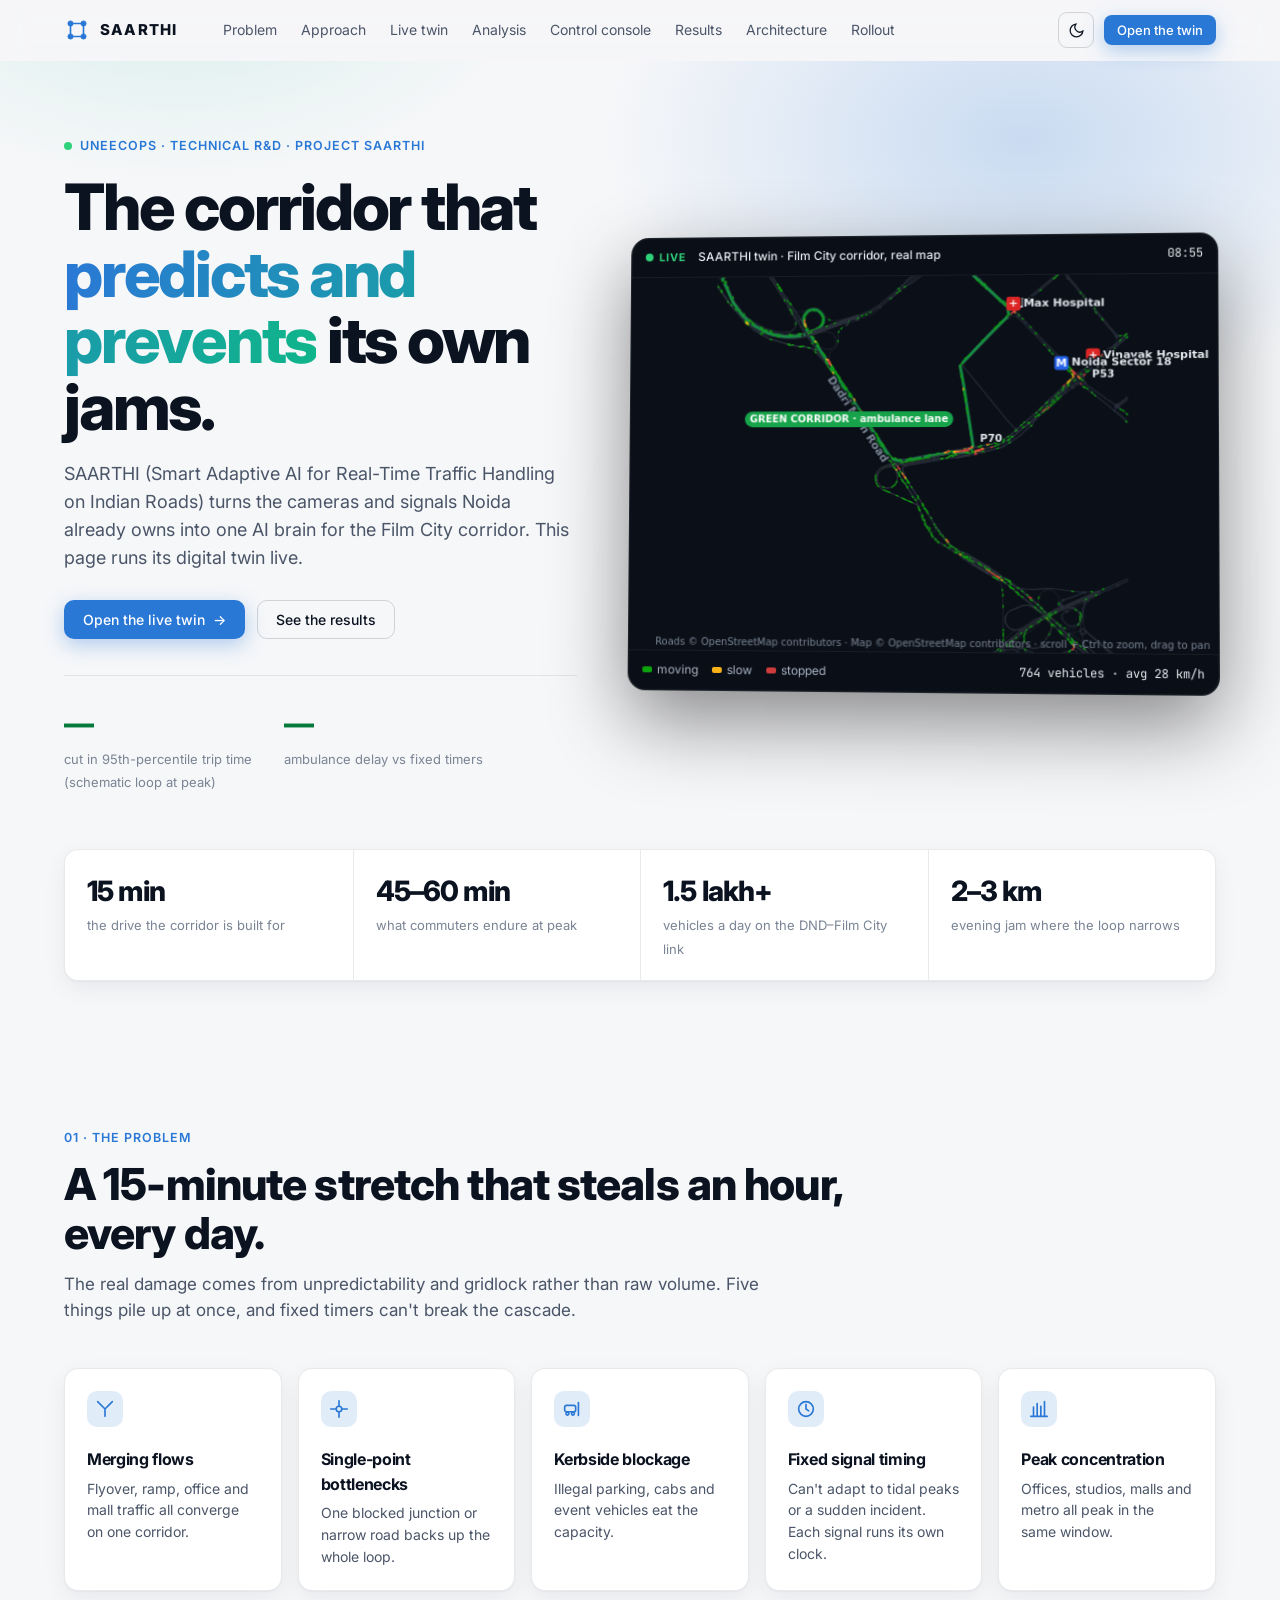
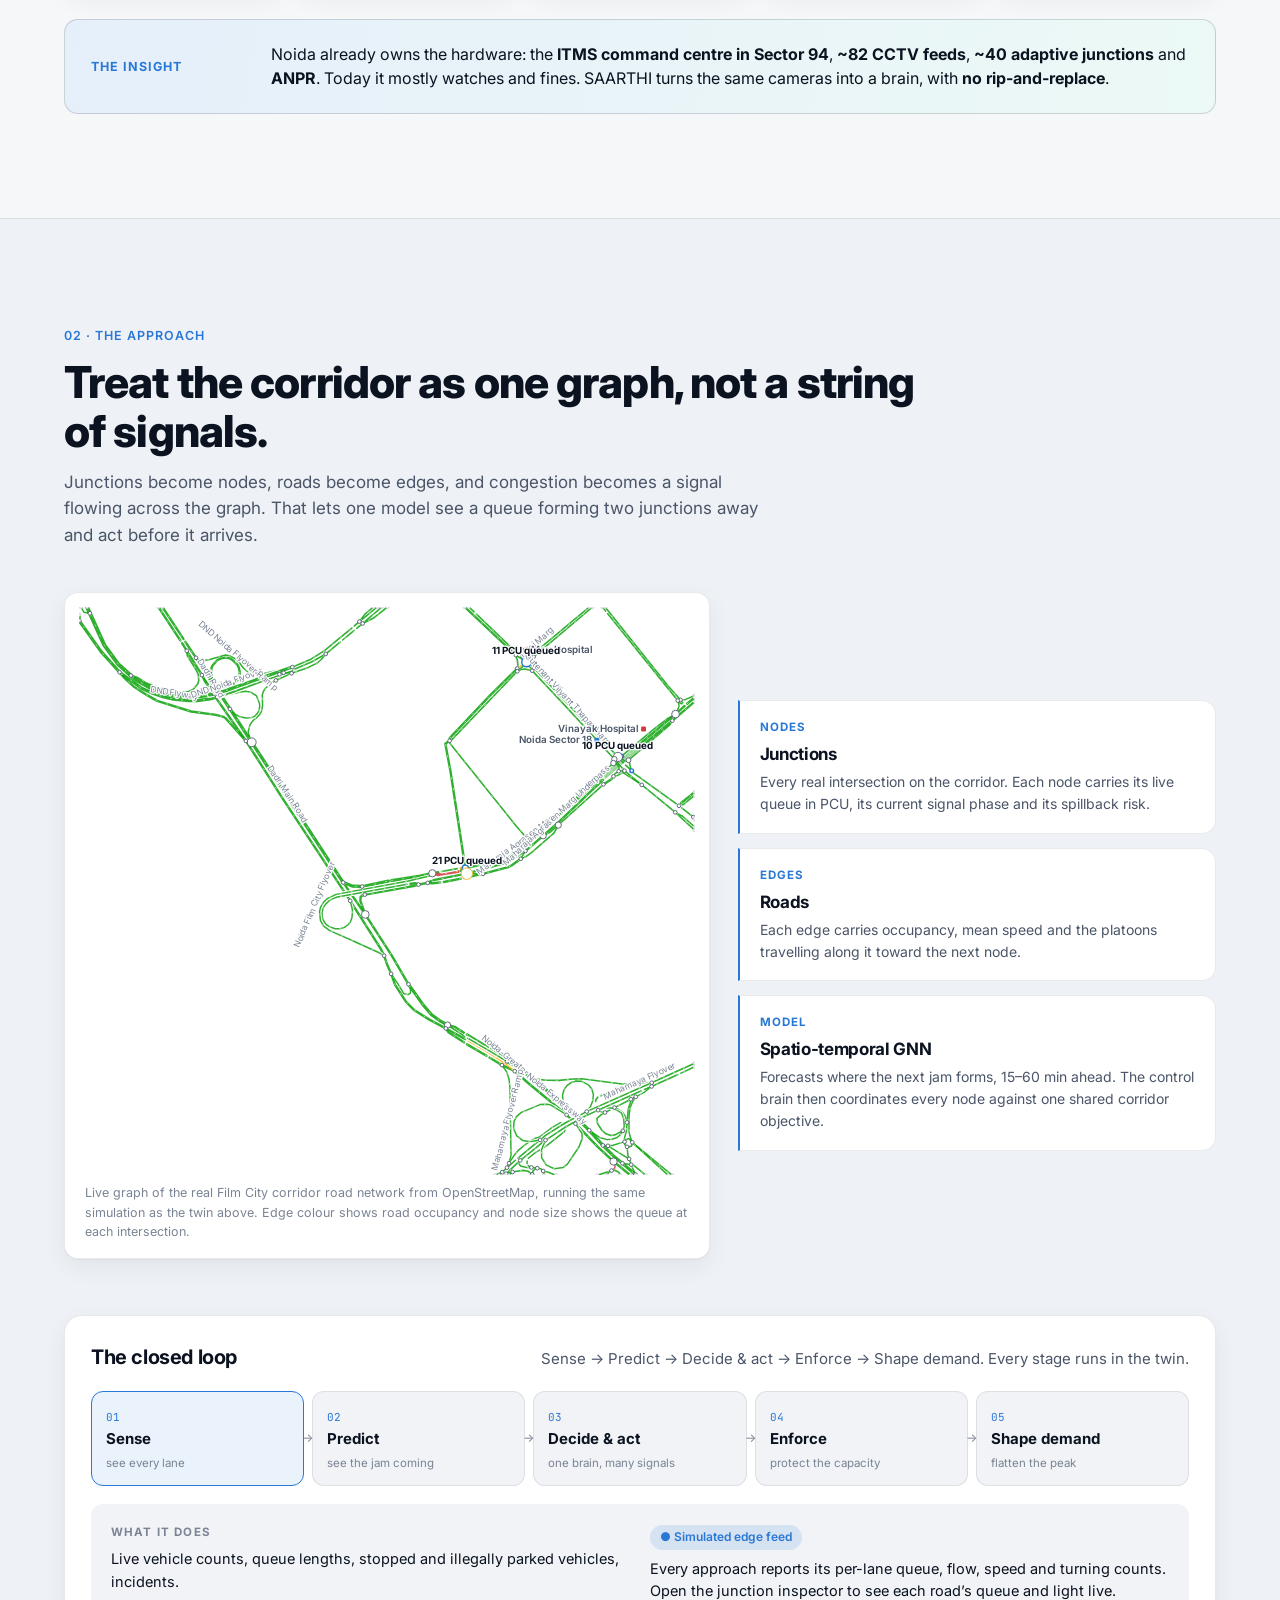
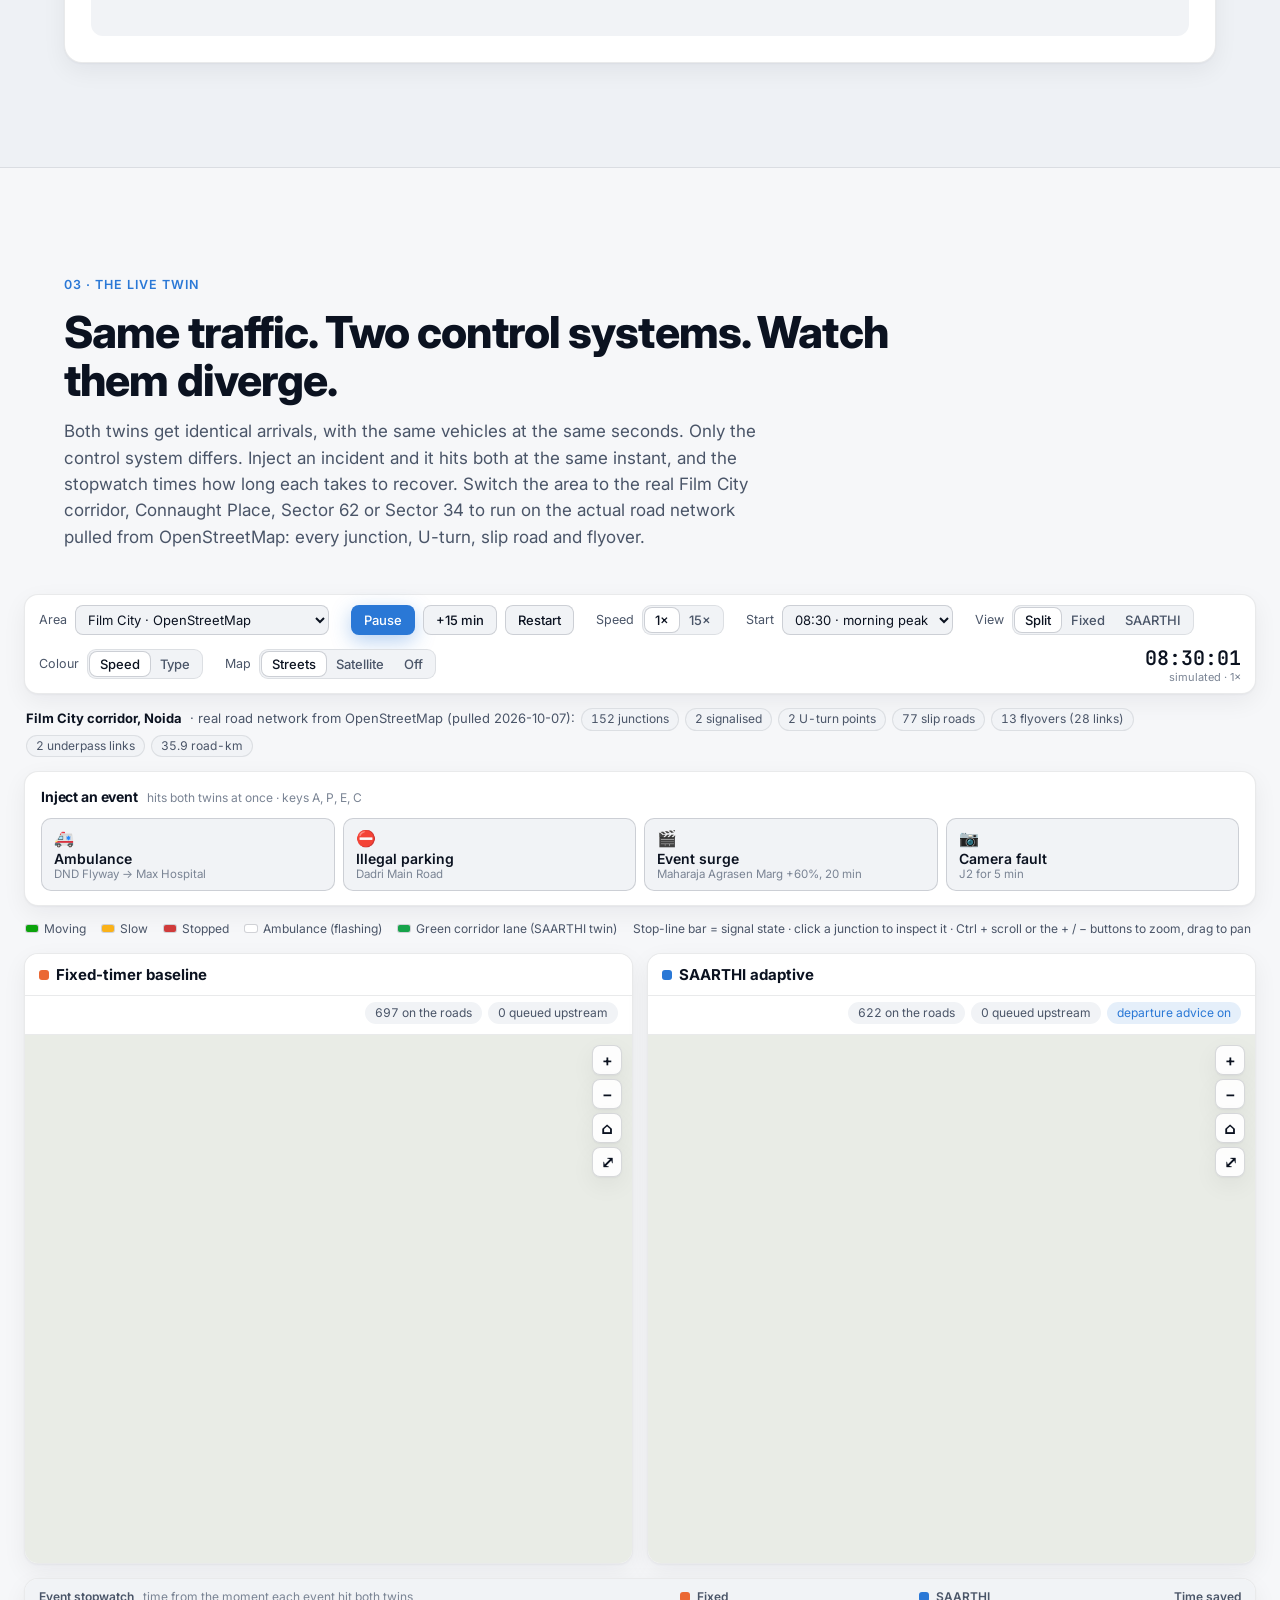
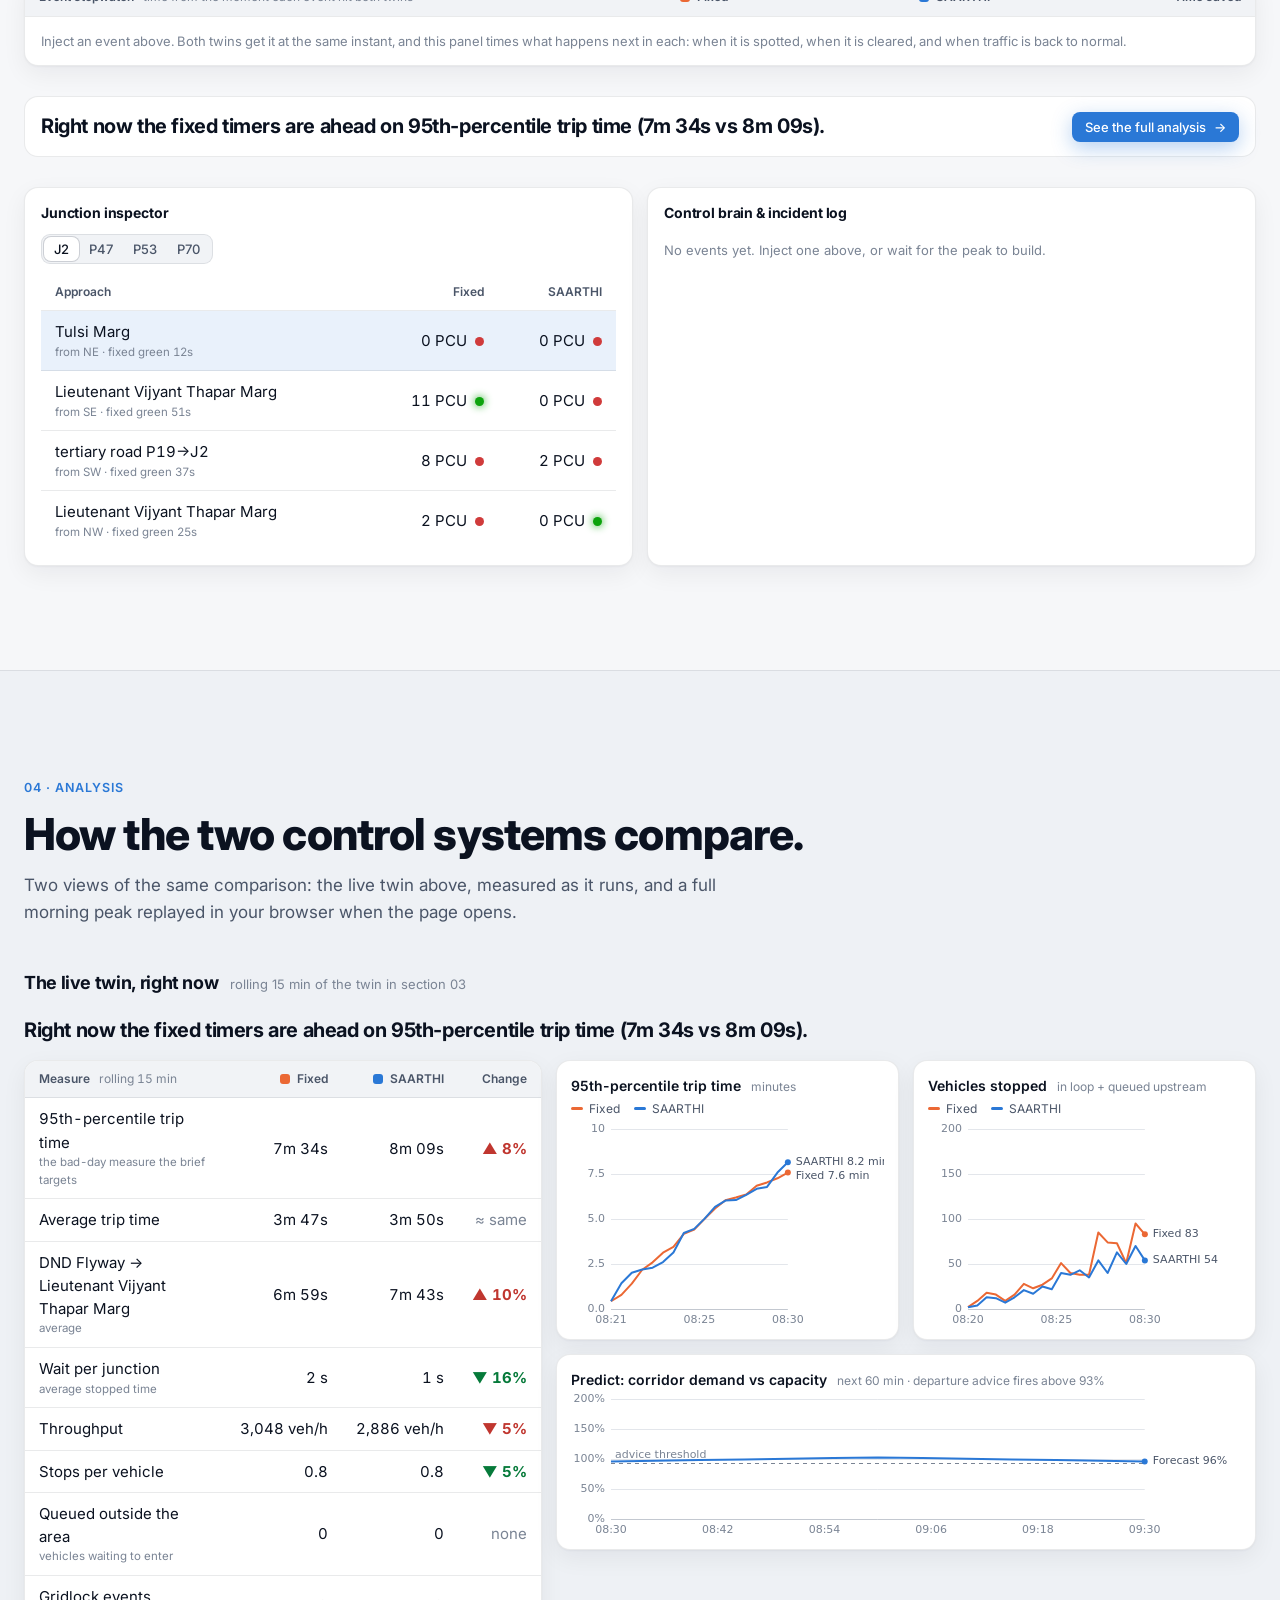
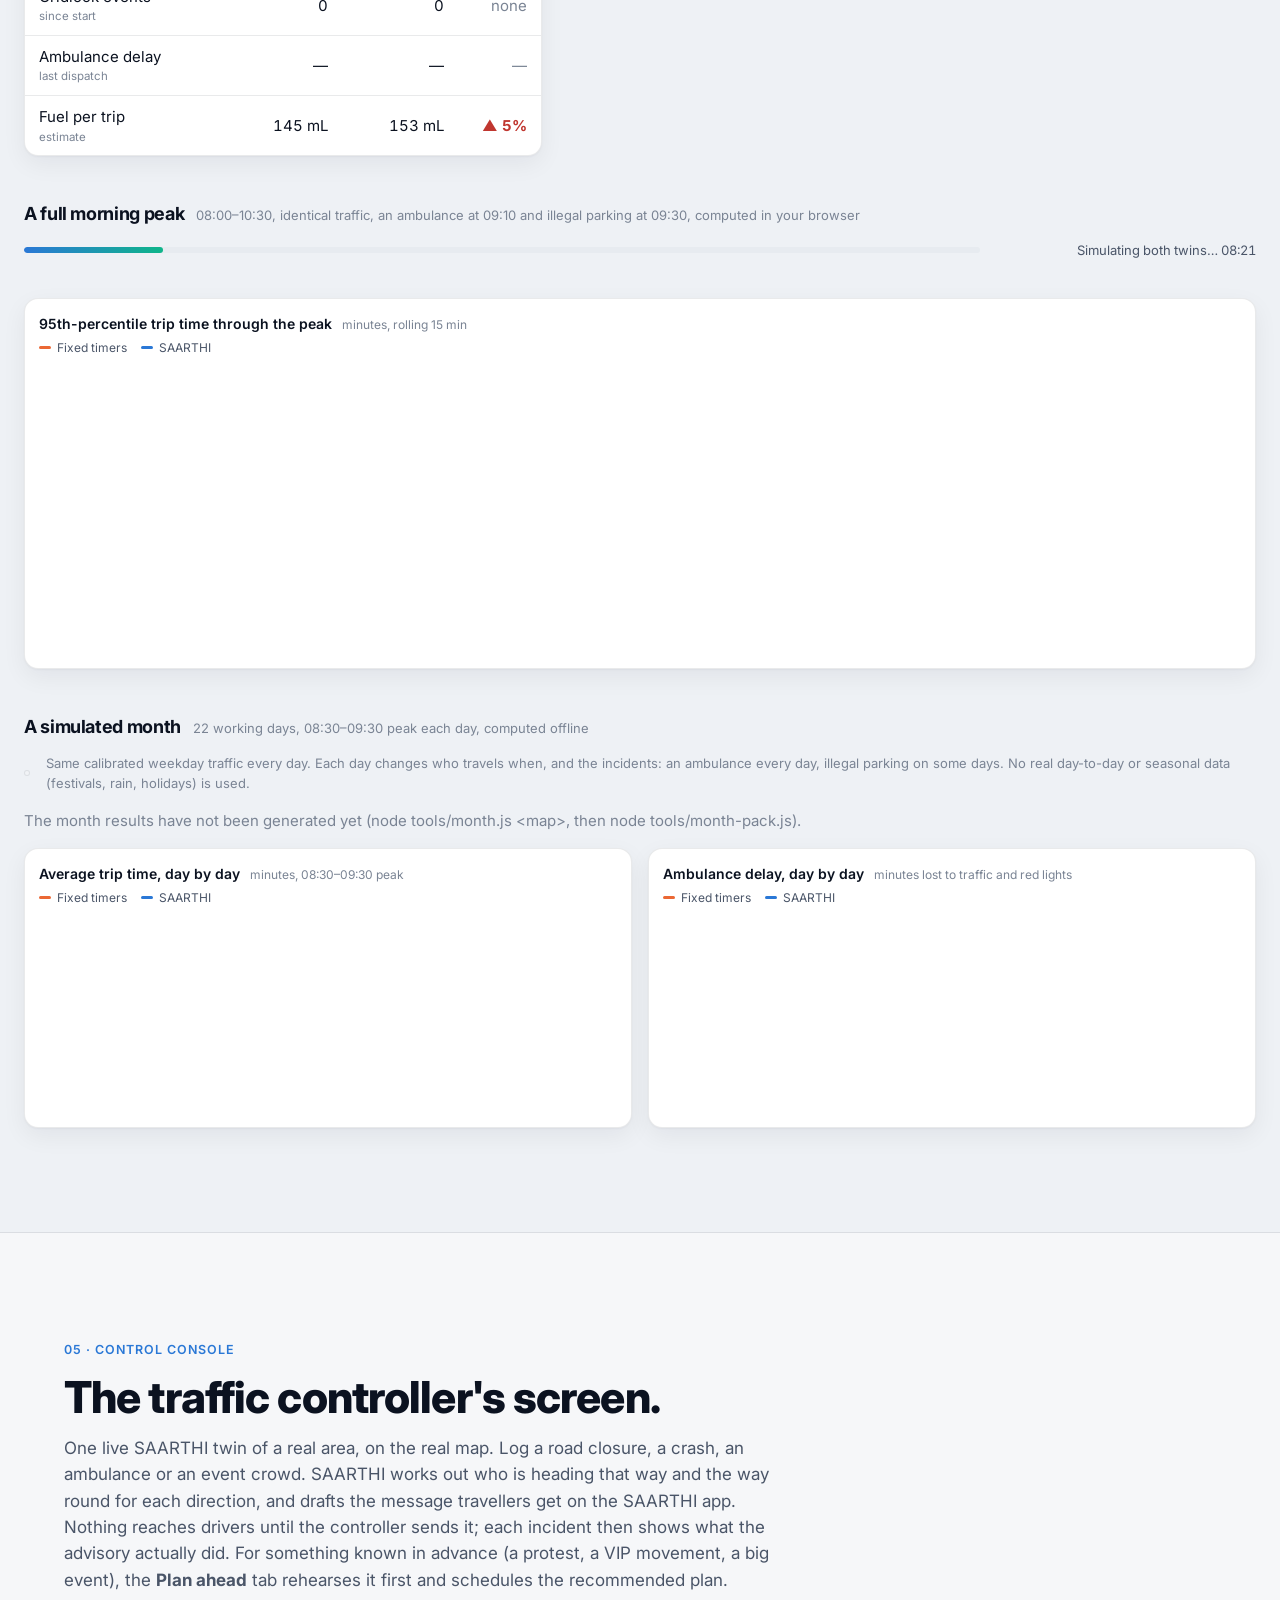
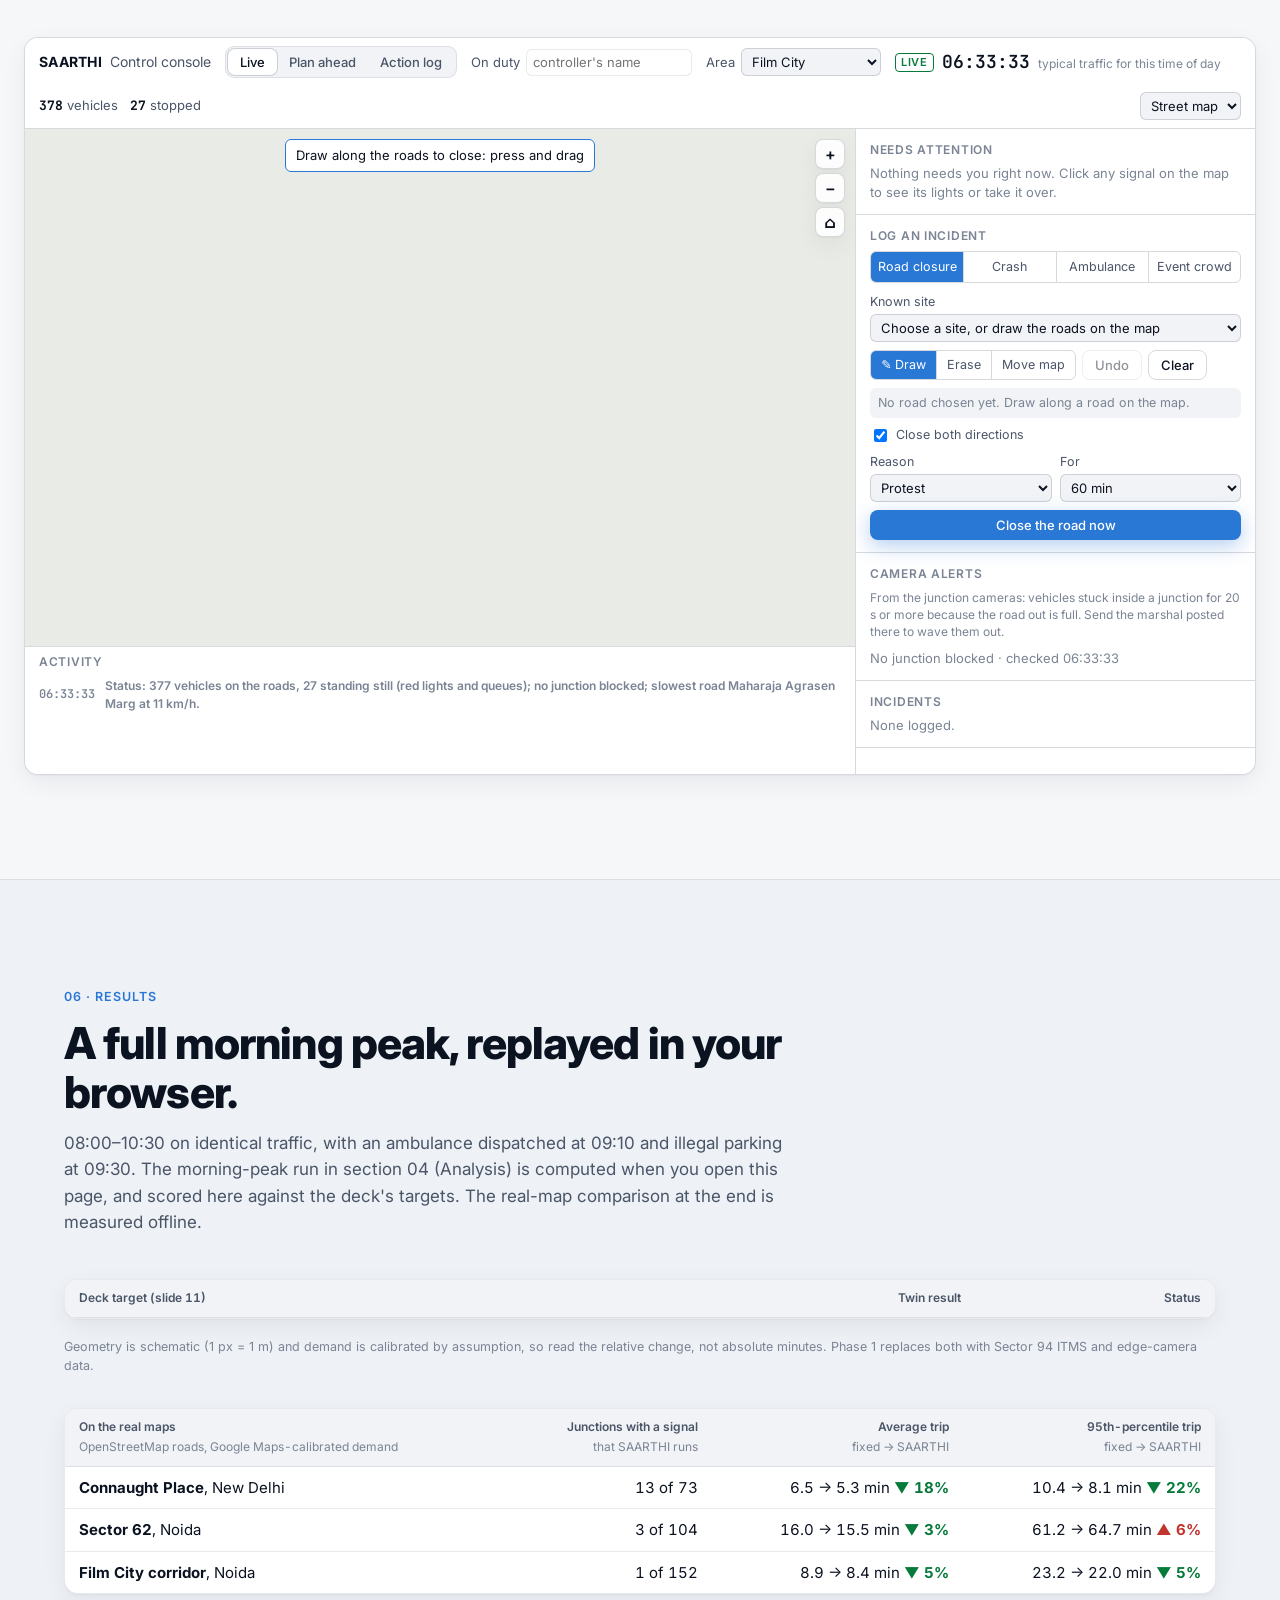
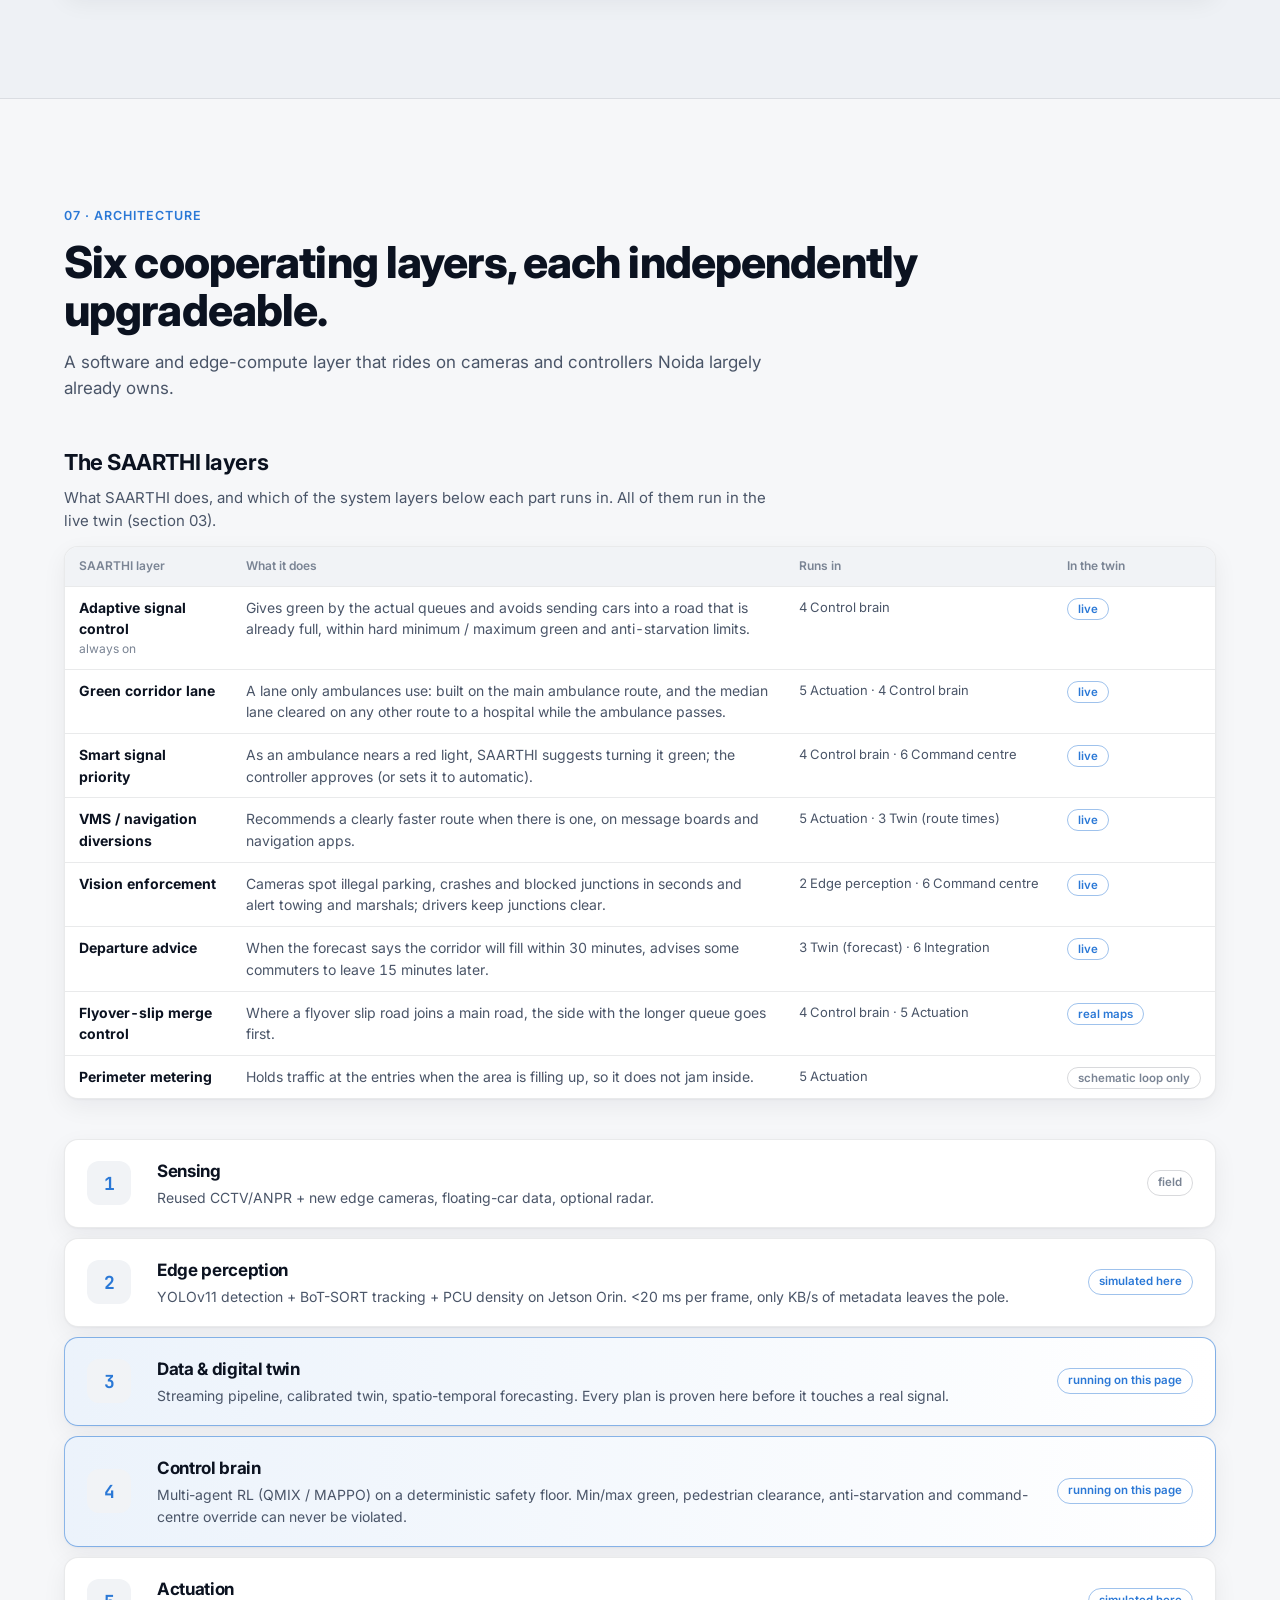
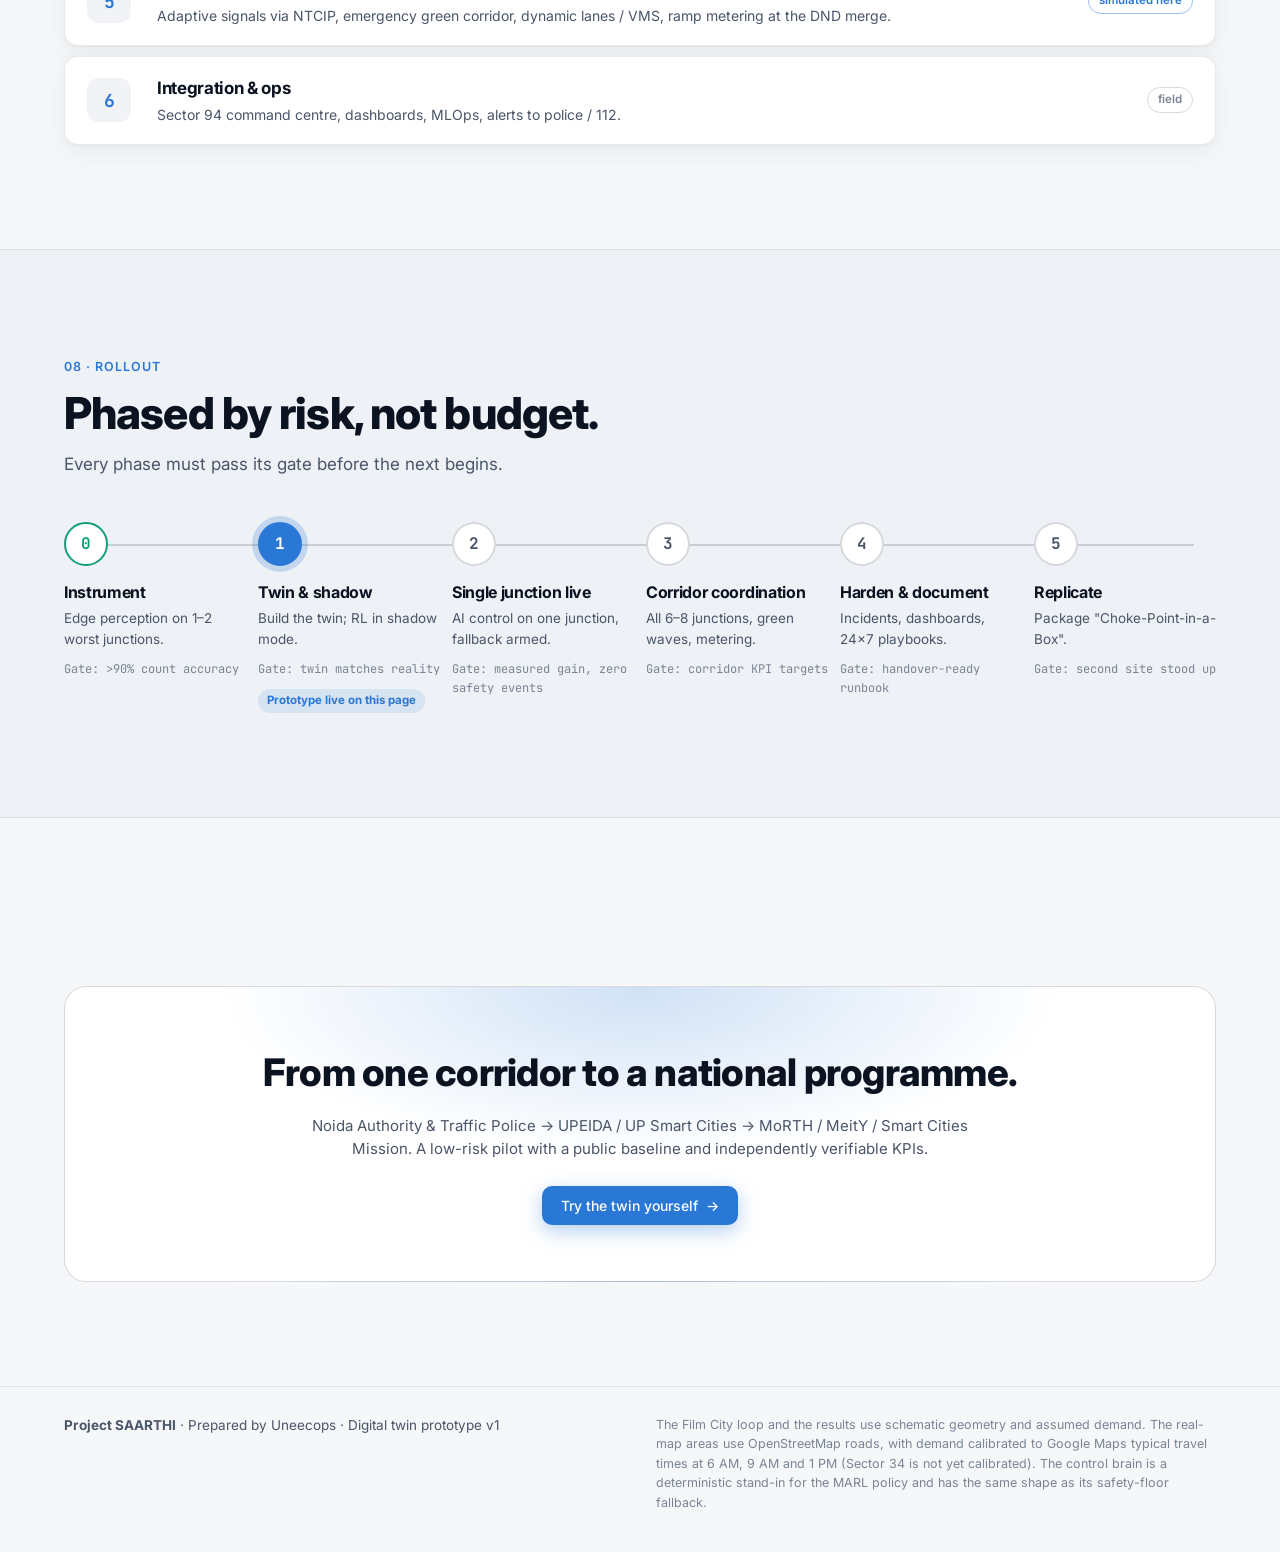
==== commit 1816468a: "Add Analysis section, console queue/override/action log, light theme default - Control console: need" ====
--- a/index.html
+++ b/index.html
@@ -1,5 +1,5 @@
 <!doctype html>
-<html lang="en" data-theme="dark">
+<html lang="en" data-theme="light">
 <head>
   <meta charset="utf-8">
   <meta name="viewport" content="width=device-width, initial-scale=1">
@@ -11,7 +11,7 @@
   <link rel="stylesheet" href="css/site.css">
   <link rel="stylesheet" href="css/console.css">
   <script>
-    try { const t = localStorage.getItem('saarthi-theme'); if (t) document.documentElement.dataset.theme = t; } catch (e) {}
+    try { const t = localStorage.getItem('saarthi-theme-v2'); if (t) document.documentElement.dataset.theme = t; } catch (e) {}
   </script>
 </head>
 <body>
@@ -27,6 +27,7 @@
       <a href="#problem">Problem</a>
       <a href="#approach">Approach</a>
       <a href="#twin">Live twin</a>
+      <a href="#analysis">Analysis</a>
       <a href="#console">Control console</a>
       <a href="#results">Results</a>
       <a href="#architecture">Architecture</a>
@@ -191,7 +192,7 @@
         </div>
         <div class="group">
           <span class="lbl">Speed</span>
-          <div class="seg" id="seg-speed"><button data-v="1">1×</button><button data-v="5" class="on">5×</button><button data-v="15">15×</button><button data-v="60">60×</button></div>
+          <div class="seg" id="seg-speed"><button data-v="1" class="on">1×</button><button data-v="15">15×</button></div>
         </div>
         <div class="group">
           <label class="lbl" for="sel-start">Start</label>
@@ -202,11 +203,6 @@
             <option value="22">22:00 · night</option>
           </select>
         </div>
-        <div class="group grow">
-          <label class="lbl" for="rng-demand">Demand</label>
-          <input type="range" id="rng-demand" min="0.6" max="1.4" step="0.05" value="1">
-          <output id="out-demand">100%</output>
-        </div>
         <div class="group">
           <span class="lbl">View</span>
           <div class="seg" id="seg-view"><button data-v="split" class="on">Split</button><button data-v="fixed">Fixed</button><button data-v="smart">SAARTHI</button></div>
@@ -230,7 +226,7 @@
         <button class="btn btn-sm" id="scen-clear">Back to a normal day</button>
       </div>
 
-      <div class="scen">
+      <div class="scen single">
         <div class="panel">
           <h4>Inject an event <span class="hint">hits both twins at once · keys A, P, E, C</span></h4>
           <div class="scen-btns">
@@ -240,39 +236,36 @@
             <button class="btn ev" id="ev-cam"><span class="ev-ico">📷</span>Camera fault<small>FC-03 for 5 min</small></button>
           </div>
         </div>
-        <div class="panel">
-          <h4>SAARTHI layers <span class="hint">switch off to see what each adds</span></h4>
-          <div class="toggles">
-            <label class="tog gc-tog"><input type="checkbox" data-f="greenCorridor" checked><span>Green corridor lane<small>on the main ambulance route a lane the city has built; on any other route to any hospital, the median lane is cleared for the ambulance when it is dispatched and opens again once it has passed</small><small class="gc-note" id="gc-note"></small></span></label>
-            <label class="tog"><input type="checkbox" data-f="signalPriority" checked><span>Smart signal priority<small>SAARTHI suggests changing the lights on the ambulance's route; the controller approves, and each approved signal turns green before it gets there (works with or without the lane)</small></span></label>
-            <label class="tog"><input type="checkbox" data-f="metering" checked><span>Perimeter metering<small>schematic loop only: on a real map it would just hold traffic at the map's edge</small></span></label>
-            <label class="tog"><input type="checkbox" data-f="vms" checked><span>VMS / navigation diversions</span></label>
-            <label class="tog"><input type="checkbox" data-f="enforcement" checked><span>Vision enforcement</span></label>
-            <label class="tog"><input type="checkbox" data-f="shaping" checked><span>Departure advice (shape demand)</span></label>
-            <label class="tog"><input type="checkbox" data-f="mergeControl" checked><span>Flyover-slip merge control<small>real maps: where a flyover slip gives way, the road with the longer queue goes first</small></span></label>
-          </div>
-        </div>
-      </div>
-
-      <div class="panel amb" id="amb" hidden aria-live="polite"></div>
+      </div>
+
+      <div class="legend" id="legend"></div>
 
       <div class="twins view-split" id="twins">
         <article class="pane" id="pane-fixed">
-          <header class="pane-h">
-            <div><span class="swatch fixed"></span><strong>Fixed-timer baseline</strong><span class="pane-sub">Webster-tuned plan, no sensing</span></div>
-            <div class="chips" id="chips-fixed"></div>
-          </header>
+          <div class="pane-title"><span class="swatch fixed"></span><strong>Fixed-timer baseline</strong></div>
+          <div class="pane-top">
+            <header class="pane-h">
+              <div><span class="pane-sub">Webster-tuned plan, no sensing</span></div>
+              <div class="chips" id="chips-fixed"></div>
+            </header>
+            <div class="amb-slot" id="amb-slot-fixed" hidden></div>
+          </div>
           <div class="cv-wrap"><canvas id="cv-fixed" aria-label="Fixed-timer twin map"></canvas></div>
         </article>
         <article class="pane" id="pane-smart">
-          <header class="pane-h">
-            <div><span class="swatch smart"></span><strong>SAARTHI adaptive</strong><span class="pane-sub">sense · predict · act · enforce · shape</span></div>
-            <div class="chips" id="chips-smart"></div>
-          </header>
+          <div class="pane-title"><span class="swatch smart"></span><strong>SAARTHI adaptive</strong></div>
+          <div class="pane-top">
+            <header class="pane-h">
+              <div><span class="pane-sub">sense · predict · act · enforce · shape</span></div>
+              <div class="chips" id="chips-smart"></div>
+            </header>
+            <div class="amb-slot" id="amb-slot-smart" hidden></div>
+          </div>
           <div class="cv-wrap"><canvas id="cv-smart" aria-label="SAARTHI twin map"></canvas></div>
         </article>
       </div>
-      <div class="legend" id="legend"></div>
+
+      <div class="panel amb" id="amb" hidden aria-live="polite"></div>
 
       <div class="panel flush stopwatch">
         <table class="sw" aria-label="Event stopwatch: fixed timers vs SAARTHI">
@@ -281,6 +274,40 @@
         </table>
       </div>
 
+      <div class="to-analysis">
+        <div class="headline" id="headline-twin">Warming up the twin…</div>
+        <a href="#analysis" class="btn btn-primary btn-sm">See the full analysis <span aria-hidden="true">→</span></a>
+      </div>
+
+      <div class="bottom">
+        <div class="panel">
+          <h4>Junction inspector</h4>
+          <div class="seg" id="seg-junction"></div>
+          <table class="insp">
+            <thead><tr><th>Approach</th><th class="num">Fixed</th><th class="num">SAARTHI</th></tr></thead>
+            <tbody id="insp-body"></tbody>
+          </table>
+        </div>
+        <div class="panel">
+          <h4>Control brain &amp; incident log</h4>
+          <ol class="log" id="log"></ol>
+        </div>
+      </div>
+    </div>
+  </div>
+</section>
+
+<!-- ============================================================ ANALYSIS -->
+<section class="section alt" id="analysis">
+  <div class="wrap wide">
+    <div class="section-head reveal">
+      <div class="eyebrow">04 · Analysis</div>
+      <h2>How the two control systems compare.</h2>
+      <p class="lead">Two views of the same comparison: the live twin above, measured as it runs, and a full morning peak replayed in your browser when the page opens.</p>
+    </div>
+
+    <h3 class="an-h">The live twin, right now <span class="hint">rolling 15 min of the twin in section 03</span></h3>
+    <div class="lab an-live">
       <div class="headline" id="headline">Warming up the twin…</div>
       <div class="kpi-grid">
         <div class="panel flush">
@@ -306,32 +333,49 @@
           </figure>
         </div>
       </div>
-
-      <div class="bottom">
-        <div class="panel">
-          <h4>Junction inspector</h4>
-          <div class="seg" id="seg-junction"></div>
-          <table class="insp">
-            <thead><tr><th>Approach</th><th class="num">Fixed</th><th class="num">SAARTHI</th></tr></thead>
-            <tbody id="insp-body"></tbody>
-          </table>
-          <div class="edge-h">Edge → centre message (MQTT) for <strong id="edge-name">—</strong></div>
-          <pre class="edge" id="edge-json"></pre>
-        </div>
-        <div class="panel">
-          <h4>Control brain &amp; incident log</h4>
-          <ol class="log" id="log"></ol>
-        </div>
-      </div>
+    </div>
+
+    <h3 class="an-h">A full morning peak <span class="hint">08:00–10:30, identical traffic, an ambulance at 09:10 and illegal parking at 09:30, computed in your browser</span></h3>
+    <div class="bench-run reveal" id="bench-run">
+      <div class="bench-bar"><div class="bench-fill" id="bench-fill"></div></div>
+      <div class="bench-status" id="bench-status">Preparing benchmark…</div>
+    </div>
+    <div class="bench-cards" id="bench-cards"></div>
+    <div class="bench-charts chart-only reveal">
+      <figure class="chart panel">
+        <figcaption>95th-percentile trip time through the peak <span class="hint">minutes, rolling 15 min</span></figcaption>
+        <div class="chart-legend"><span><i class="fixed"></i>Fixed timers</span><span><i class="smart"></i>SAARTHI</span></div>
+        <div class="chart-box tall"><canvas id="bench-p95"></canvas><div class="tip" hidden></div></div>
+      </figure>
+    </div>
+
+    <h3 class="an-h mo-h">A simulated month <span class="hint">22 working days, 08:30–09:30 peak each day, computed offline</span></h3>
+    <div class="mo-bar">
+      <div class="seg" id="mo-area"></div>
+      <span class="mo-note">Same calibrated weekday traffic every day. Each day changes who travels when, and the incidents: an ambulance every day, illegal parking on some days. No real day-to-day or seasonal data (festivals, rain, holidays) is used.</span>
+    </div>
+    <div class="bench-cards" id="mo-cards"></div>
+    <p class="mo-sum" id="mo-sum"></p>
+    <div class="bench-charts mo-charts">
+      <figure class="chart panel">
+        <figcaption>Average trip time, day by day <span class="hint">minutes, 08:30–09:30 peak</span></figcaption>
+        <div class="chart-legend"><span><i class="fixed"></i>Fixed timers</span><span><i class="smart"></i>SAARTHI</span></div>
+        <div class="chart-box"><canvas id="mo-avg"></canvas><div class="tip" hidden></div></div>
+      </figure>
+      <figure class="chart panel">
+        <figcaption>Ambulance delay, day by day <span class="hint">minutes lost to traffic and red lights</span></figcaption>
+        <div class="chart-legend"><span><i class="fixed"></i>Fixed timers</span><span><i class="smart"></i>SAARTHI</span></div>
+        <div class="chart-box"><canvas id="mo-ev"></canvas><div class="tip" hidden></div></div>
+      </figure>
     </div>
   </div>
 </section>
 
 <!-- ============================================================ CONTROL CONSOLE -->
-<section class="section alt" id="console">
-  <div class="wrap">
-    <div class="section-head reveal">
-      <div class="eyebrow">04 · Control console</div>
+<section class="section" id="console">
+  <div class="wrap">
+    <div class="section-head reveal">
+      <div class="eyebrow">05 · Control console</div>
       <h2>The traffic controller's screen.</h2>
       <p class="lead">One live SAARTHI twin of a real area, on the real map. Log a road closure, a crash, an ambulance or an event crowd. SAARTHI works out who is heading that way and the way round for each direction, and drafts the message travellers get on the SAARTHI app. Nothing reaches drivers until the controller sends it; each incident then shows what the advisory actually did. For something known in advance (a protest, a VIP movement, a big event), the <b>Plan ahead</b> tab rehearses it first and schedules the recommended plan.</p>
     </div>
@@ -340,7 +384,8 @@
     <div class="console" id="console-app">
       <header class="cbar">
         <div class="cbar-title"><b>SAARTHI</b> <span>Control console</span></div>
-        <div class="seg ctabs" id="c-tabs" role="tablist"><button data-v="live" class="on" role="tab">Live</button><button data-v="plan" role="tab">Plan ahead</button></div>
+        <div class="seg ctabs" id="c-tabs" role="tablist"><button data-v="live" class="on" role="tab">Live</button><button data-v="plan" role="tab">Plan ahead</button><button data-v="log" role="tab">Action log <span class="qn" id="c-actn"></span></button></div>
+        <label class="cfield">On duty <input id="c-op" placeholder="controller's name" size="14" autocomplete="off"></label>
         <label class="cfield">Area <select id="c-area"></select></label>
         <div class="cclock"><span class="clive">Live</span><span id="c-clock">--:--:--</span><small id="c-load"></small></div>
         <div class="cstats"><span title="Vehicles on the roads of this area right now"><b id="c-veh">—</b> vehicles</span><span title="Vehicles standing still right now: waiting at red lights or in a queue, plus any waiting to enter the map at its edges"><b id="c-queued">—</b> stopped</span></div>
@@ -357,6 +402,13 @@
         </div>
       
         <aside class="cside">
+          <div class="cpanel" id="p-queue">
+            <h2>Needs attention <span class="qn" id="c-qn"></span></h2>
+            <ol class="clist" id="c-queue"></ol>
+          </div>
+
+          <div class="cpanel" id="p-junc" hidden></div>
+
           <div class="cpanel" id="p-new">
             <h2>Log an incident</h2>
             <div class="ctypes" role="tablist">
@@ -405,6 +457,13 @@
           </div>
         </aside>
       </div>
+      <div class="cplan clogtab" id="c-actions" hidden>
+        <div class="alog-h">
+          <div><h4>Action log</h4><p class="wi-blurb">Every decision taken in this console: what SAARTHI suggested, what the controller on duty chose, and how long after the alert. Kept for this session; download it before closing the page.</p></div>
+          <button class="btn btn-sm" type="button" id="c-csv">Download CSV</button>
+        </div>
+        <table class="alog"><thead><tr><th>Time</th><th>On duty</th><th>Area</th><th>About</th><th>SAARTHI suggested</th><th>Controller chose</th><th class="num">Response</th></tr></thead><tbody id="c-alog"></tbody></table>
+      </div>
       <div class="cplan" id="c-plan" hidden>
       <div class="wi">
         <div class="panel wi-form">
@@ -476,24 +535,14 @@
 </section>
 
 <!-- ============================================================ RESULTS -->
-<section class="section" id="results">
-  <div class="wrap">
-    <div class="section-head reveal">
-      <div class="eyebrow">05 · Results</div>
+<section class="section alt" id="results">
+  <div class="wrap">
+    <div class="section-head reveal">
+      <div class="eyebrow">06 · Results</div>
       <h2>A full morning peak, replayed in your browser.</h2>
-      <p class="lead">08:00–10:30 on identical traffic, with an ambulance dispatched at 09:10 and illegal parking at 09:30. Nothing here is pre-baked: the morning-peak numbers below are computed when you open this page. The real-map comparison at the end is measured offline.</p>
-    </div>
-    <div class="bench-run reveal" id="bench-run">
-      <div class="bench-bar"><div class="bench-fill" id="bench-fill"></div></div>
-      <div class="bench-status" id="bench-status">Preparing benchmark…</div>
-    </div>
-    <div class="bench-cards" id="bench-cards"></div>
-    <div class="bench-charts reveal">
-      <figure class="chart panel">
-        <figcaption>95th-percentile trip time through the peak <span class="hint">minutes, rolling 15 min</span></figcaption>
-        <div class="chart-legend"><span><i class="fixed"></i>Fixed timers</span><span><i class="smart"></i>SAARTHI</span></div>
-        <div class="chart-box tall"><canvas id="bench-p95"></canvas><div class="tip" hidden></div></div>
-      </figure>
+      <p class="lead">08:00–10:30 on identical traffic, with an ambulance dispatched at 09:10 and illegal parking at 09:30. The morning-peak run in section 04 (Analysis) is computed when you open this page, and scored here against the deck's targets. The real-map comparison at the end is measured offline.</p>
+    </div>
+    <div class="bench-charts targets-only reveal">
       <div class="panel flush">
         <table class="targets" aria-label="Deck targets versus twin results">
           <thead><tr><th>Deck target (slide 11)</th><th class="num">Twin result</th><th class="num">Status</th></tr></thead>
@@ -513,18 +562,37 @@
         </tbody>
       </table>
     </div>
-    <p class="fine reveal">Why the real maps gain less: the schematic loop is four signalised junctions running right at capacity, where retiming signals matters most. On a real map SAARTHI can only retime the junctions where the twin runs a signal; the rest are give-way junctions, so its gain follows how many signals it runs. On the Film City corridor, which has almost no signals, SAARTHI's small lead comes from managing the merges where flyover slip roads give way. Sector 62's slow 95th-percentile trips come from one overloaded entry, the trunk road from the north-east, which jams the same way under both systems. After about 9:30 the twin is probably more congested than the real Sector 62 and Film City corridor (judged against Google Maps times), so read late-morning minutes there as an upper bound. Each real-map run takes minutes, so this table is measured offline (5 traffic seeds, 08:00–12:00, October–November 2026) rather than in your browser.</p>
   </div>
 </section>
 
 <!-- ============================================================ ARCHITECTURE -->
-<section class="section alt" id="architecture">
-  <div class="wrap">
-    <div class="section-head reveal">
-      <div class="eyebrow">06 · Architecture</div>
+<section class="section" id="architecture">
+  <div class="wrap">
+    <div class="section-head reveal">
+      <div class="eyebrow">07 · Architecture</div>
       <h2>Six cooperating layers, each independently upgradeable.</h2>
       <p class="lead">A software and edge-compute layer that rides on cameras and controllers Noida largely already owns.</p>
     </div>
+    <div class="arch-sl reveal">
+      <h3>The SAARTHI layers</h3>
+      <p class="lead">What SAARTHI does, and which of the system layers below each part runs in. All of them run in the live twin (section 03).</p>
+      <div class="panel flush">
+        <table class="sl">
+          <thead><tr><th>SAARTHI layer</th><th>What it does</th><th>Runs in</th><th>In the twin</th></tr></thead>
+          <tbody>
+            <tr><td><b>Adaptive signal control</b><span class="sub2">always on</span></td><td>Gives green by the actual queues and avoids sending cars into a road that is already full, within hard minimum / maximum green and anti-starvation limits.</td><td>4 Control brain</td><td><span class="tag on">live</span></td></tr>
+            <tr><td><b>Green corridor lane</b></td><td>A lane only ambulances use: built on the main ambulance route, and the median lane cleared on any other route to a hospital while the ambulance passes.</td><td>5 Actuation · 4 Control brain</td><td><span class="tag on">live</span></td></tr>
+            <tr><td><b>Smart signal priority</b></td><td>As an ambulance nears a red light, SAARTHI suggests turning it green; the controller approves (or sets it to automatic).</td><td>4 Control brain · 6 Command centre</td><td><span class="tag on">live</span></td></tr>
+            <tr><td><b>VMS / navigation diversions</b></td><td>Recommends a clearly faster route when there is one, on message boards and navigation apps.</td><td>5 Actuation · 3 Twin (route times)</td><td><span class="tag on">live</span></td></tr>
+            <tr><td><b>Vision enforcement</b></td><td>Cameras spot illegal parking, crashes and blocked junctions in seconds and alert towing and marshals; drivers keep junctions clear.</td><td>2 Edge perception · 6 Command centre</td><td><span class="tag on">live</span></td></tr>
+            <tr><td><b>Departure advice</b></td><td>When the forecast says the corridor will fill within 30 minutes, advises some commuters to leave 15 minutes later.</td><td>3 Twin (forecast) · 6 Integration</td><td><span class="tag on">live</span></td></tr>
+            <tr><td><b>Flyover-slip merge control</b></td><td>Where a flyover slip road joins a main road, the side with the longer queue goes first.</td><td>4 Control brain · 5 Actuation</td><td><span class="tag on">real maps</span></td></tr>
+            <tr><td><b>Perimeter metering</b></td><td>Holds traffic at the entries when the area is filling up, so it does not jam inside.</td><td>5 Actuation</td><td><span class="tag">schematic loop only</span></td></tr>
+          </tbody>
+        </table>
+      </div>
+    </div>
+
     <div class="layers">
       <div class="layer reveal"><span class="ln">1</span><div><h3>Sensing</h3><p>Reused CCTV/ANPR + new edge cameras, floating-car data, optional radar.</p></div><span class="tag">field</span></div>
       <div class="layer reveal"><span class="ln">2</span><div><h3>Edge perception</h3><p>YOLOv11 detection + BoT-SORT tracking + PCU density on Jetson Orin. &lt;20 ms per frame, only KB/s of metadata leaves the pole.</p></div><span class="tag on">simulated here</span></div>
@@ -537,10 +605,10 @@
 </section>
 
 <!-- ============================================================ ROLLOUT -->
-<section class="section" id="rollout">
-  <div class="wrap">
-    <div class="section-head reveal">
-      <div class="eyebrow">07 · Rollout</div>
+<section class="section alt" id="rollout">
+  <div class="wrap">
+    <div class="section-head reveal">
+      <div class="eyebrow">08 · Rollout</div>
       <h2>Phased by risk, not budget.</h2>
       <p class="lead">Every phase must pass its gate before the next begins.</p>
     </div>
@@ -556,24 +624,8 @@
 </section>
 
 <!-- ============================================================ EVIDENCE -->
-<section class="section alt" id="evidence">
-  <div class="wrap">
-    <div class="section-head reveal">
-      <div class="eyebrow">08 · Why now</div>
-      <h2>Standing on results already delivered elsewhere.</h2>
-    </div>
-    <div class="panel flush reveal">
-      <table class="evid">
-        <thead><tr><th>System</th><th>Where</th><th>Approach</th><th>Reported result</th></tr></thead>
-        <tbody>
-          <tr><td><b>Surtrac</b> (CMU)</td><td>Pittsburgh</td><td>Decentralised schedule-driven control</td><td>−25% travel time · −40% wait · −20% emissions</td></tr>
-          <tr><td><b>Google Green Light</b></td><td>Bengaluru, Kolkata</td><td>Cloud AI over floating-car data</td><td>up to −30% stops · −10% emissions</td></tr>
-          <tr><td><b>BATCS</b> (C-DAC CoSiCoSt)</td><td>Bengaluru</td><td>Camera-fed adaptive, India-tuned</td><td>−15–33% travel time · +20% throughput</td></tr>
-          <tr><td><b>Multi-agent RL</b></td><td>Sim / pilots</td><td>Deep reinforcement learning</td><td>−34–52% delay vs fixed-time</td></tr>
-          <tr><td><b>Edge YOLO + tracking</b></td><td>Intersections</td><td>YOLOv11 + BoT-SORT on Jetson</td><td>&gt;90% mAP · &lt;20 ms/frame · 8+ cameras</td></tr>
-        </tbody>
-      </table>
-    </div>
+<section class="section" id="evidence">
+  <div class="wrap">
     <div class="cta-final reveal">
       <h2>From one corridor to a national programme.</h2>
       <p>Noida Authority &amp; Traffic Police → UPEIDA / UP Smart Cities → MoRTH / MeitY / Smart Cities Mission. A low-risk pilot with a public baseline and independently verifiable KPIs.</p>
@@ -601,6 +653,7 @@
 <script src="js/lab.js"></script>
 <script src="js/console.js"></script>
 <script src="js/whatif.js"></script>
+<script src="js/month-data.js"></script>
 <script src="js/site.js"></script>
 </body>
 </html>
--- a/css/site.css
+++ b/css/site.css
@@ -247,7 +247,7 @@
 .loop-tab .n { font-family: var(--mono); font-size: 11px; color: var(--accent); }
 .loop-tab.on { border-color: var(--accent); background: color-mix(in srgb, var(--accent) 10%, var(--surface)); }
 .loop-tab:not(:last-child)::after { content: "→"; position: absolute; right: -10px; top: 50%; transform: translateY(-50%); color: var(--muted); font-size: 12px; z-index: 1; }
-.loop-panel { display: grid; grid-template-columns: 1.2fr 1fr 1fr; gap: 20px; margin-top: 18px; padding: 20px; border-radius: 12px; background: var(--surface-2); min-height: 132px; }
+.loop-panel { display: grid; grid-template-columns: 1fr 1fr; gap: 20px; margin-top: 18px; padding: 20px; border-radius: 12px; background: var(--surface-2); min-height: 132px; }
 .loop-panel h4 { font-size: 11.5px; letter-spacing: 0.1em; text-transform: uppercase; color: var(--muted); margin-bottom: 6px; }
 .loop-panel p { color: var(--ink); font-size: 14.5px; }
 .status { display: inline-flex; align-items: center; gap: 6px; font-size: 12px; font-weight: 600; padding: 3px 10px; border-radius: 999px; margin-bottom: 8px; }
@@ -286,7 +286,7 @@
 .twins { display: grid; gap: 14px; }
 .twins.view-split { grid-template-columns: 1fr 1fr; }
 .twins.view-fixed #pane-smart, .twins.view-smart #pane-fixed { display: none; }
-.pane { background: var(--surface); border: 1px solid var(--line); border-radius: var(--r); overflow: hidden; min-width: 0; box-shadow: var(--shadow); }
+.pane { background: var(--surface); border: 1px solid var(--line); border-radius: var(--r); overflow: hidden; overflow: clip; min-width: 0; box-shadow: var(--shadow); } /* clip, not hidden: lets the header stick */
 .pane-h { display: flex; justify-content: space-between; align-items: center; gap: 8px; padding: 10px 14px; flex-wrap: wrap; border-bottom: 1px solid var(--line); }
 .pane-sub { color: var(--muted); font-size: 12px; margin-left: 8px; }
 .view-split .pane-sub { display: none; }
@@ -381,8 +381,6 @@
 .sig.G { background: var(--status-good); box-shadow: 0 0 8px var(--status-good); }
 .sig.Y { background: var(--status-warn); }
 .sig.R { background: var(--status-crit); }
-.edge-h { color: var(--ink-2); font-size: 12px; margin: 14px 0 6px; }
-.edge { margin: 0; background: var(--surface-2); border-radius: 10px; padding: 12px 14px; font: 12px/1.5 var(--mono); color: var(--ink); overflow: auto; max-height: 260px; }
 .log { list-style: none; margin: 0; padding: 0; max-height: 500px; overflow: auto; font-size: 13px; }
 .log li { display: grid; grid-template-columns: 66px 74px 1fr; gap: 8px; padding: 6px 0; border-bottom: 1px solid var(--line); animation: slidein .35s ease; }
 @keyframes slidein { from { opacity: 0; transform: translateY(-4px); } }
@@ -676,3 +674,56 @@
 .amb-ask .amb-acts { margin: 10px 0 0; }
 .amb .warn { color: var(--status-warn); font-weight: 600; }
 .amb > .amb-auto { margin: 0 0 10px; }
+
+/* SAARTHI layers in the architecture */
+.arch-sl { margin-top: 0; margin-bottom: 40px; }
+.arch-sl h3 { font-size: 22px; margin-bottom: 6px; }
+.arch-sl .lead { font-size: 15px; margin-bottom: 14px; }
+.sl { width: 100%; border-collapse: collapse; font-size: 14px; }
+.sl th { text-align: left; font-size: 12px; color: var(--muted); font-weight: 600; padding: 10px 14px; border-bottom: 1px solid var(--line); }
+.sl td { padding: 10px 14px; border-bottom: 1px solid var(--line); vertical-align: top; color: var(--ink-2); }
+.sl td b { color: var(--ink); }
+.sl td:nth-child(3) { white-space: nowrap; font-size: 13px; }
+.sl .sub2 { display: block; font-size: 12px; color: var(--muted); }
+@media (max-width: 760px) { .sl th:nth-child(3), .sl td:nth-child(3) { display: none; } }
+
+/* the live twin's event panel on its own (the layer switches were removed) */
+.scen.single { grid-template-columns: 1fr; }
+
+/* Each twin's name stays on screen while scrolling down its map; the rest of the header scrolls */
+.pane-title { position: sticky; top: 57px; z-index: 5; display: flex; align-items: center; padding: 9px 14px; background: var(--surface); border-bottom: 1px solid var(--line); font-size: 15px; }
+.pane-top { border-bottom: 1px solid var(--line); }
+.pane-top .pane-h { border-bottom: 0; min-height: 0; padding-top: 6px; }
+.pane-top .pane-sub { margin-left: 0; }
+.amb-slot { padding: 8px 14px 10px; border-top: 1px solid var(--line); font-size: 13px; }
+.amb-slot[hidden] { display: none; }
+.amb-slot .amb-col { min-width: 0; }
+.amb-slot .amb-js { max-height: 132px; overflow: auto; }
+.twins:fullscreen .pane-title, .twins.fs-window .pane-title { position: static; }
+.amb-slot .good { color: var(--status-good); }
+.amb-slot .bad { color: var(--status-crit); }
+.amb-slot .warn { color: var(--status-warn); font-weight: 600; }
+.amb-slot .muted { color: var(--muted); }
+.amb-slot .small { font-size: 12px; margin: 6px 0 0; }
+.amb-slot .amb-ch .swatch, .amb-slot .amb-ch strong { display: none; } /* the pane header above already names the twin */
+.amb-slot .amb-ch::before { content: 'Ambulance'; font-weight: 600; }
+
+/* Analysis section */
+.an-h { font-size: 18px; margin: 8px 0 12px; }
+.an-h .hint { font-size: 13px; font-weight: 400; color: var(--muted); margin-left: 8px; }
+.an-live { margin-bottom: 44px; }
+.bench-charts.chart-only, .bench-charts.targets-only { grid-template-columns: 1fr; }
+
+/* under the twin: the live result in one line, and the way to the full analysis (section 04) */
+.to-analysis { display: flex; align-items: center; justify-content: space-between; gap: 12px 20px; flex-wrap: wrap; margin: 16px 0; padding: 14px 16px; border: 1px solid var(--line); border-radius: var(--r); background: var(--surface); }
+.to-analysis .headline { margin: 0; flex: 1 1 420px; }
+
+/* Simulated month */
+.mo-h { margin-top: 44px; }
+.mo-bar { display: flex; gap: 16px; align-items: center; flex-wrap: wrap; margin-bottom: 16px; }
+.mo-note { color: var(--muted); font-size: 13px; flex: 1 1 320px; }
+.bench-charts.mo-charts { grid-template-columns: 1fr 1fr; }
+.bench-cards.mo-empty { display: block; color: var(--muted); }
+@media (max-width: 900px) { .bench-charts.mo-charts { grid-template-columns: 1fr; } }
+.mo-sum { margin: 16px 0 0; font-size: 15px; color: var(--ink-2); }
+.mo-sum b { color: var(--ink); }
--- a/css/console.css
+++ b/css/console.css
@@ -148,3 +148,43 @@
 .sig-list .bad { color: var(--status-crit); }
 .sig-list .wait { color: var(--status-warn); font-weight: 600; }
 .sig-auto { display: flex; gap: 6px; align-items: center; font-size: 12px; color: var(--muted); margin: 4px 0; }
+
+/* Needs attention: one list, most urgent first */
+.qn { display: inline-block; min-width: 18px; padding: 0 6px; border-radius: 9px; font-size: 11px; font-weight: 700; text-align: center; background: var(--surface-2, rgba(127,127,127,.15)); color: var(--muted); }
+.qn:empty { display: none; }
+.qn.hot { background: var(--status-crit, #c0392b); color: #fff; }
+#p-queue h2 { display: flex; align-items: center; gap: 8px; }
+.clist li.q { border-left: 4px solid var(--line-2, rgba(127,127,127,.4)); }
+.clist li.q.sev1 { border-left-color: var(--status-crit, #c0392b); }
+.clist li.q.sev2 { border-left-color: var(--status-warn, #b7791f); }
+.clist li.q .sevt { font-size: 11px; font-weight: 700; text-transform: uppercase; letter-spacing: .04em; color: var(--muted); }
+.clist li.q.sev1 .sevt { color: var(--status-crit, #c0392b); }
+.clist li.q.sev2 .sevt { color: var(--status-warn, #b7791f); }
+
+/* Junction panel: manual override */
+#p-junc h2 { display: flex; justify-content: space-between; align-items: center; gap: 8px; }
+#p-junc .x { border: 0; background: none; color: var(--muted); font-size: 18px; cursor: pointer; padding: 0 4px; }
+.jstat { margin: 4px 0 8px; font-size: 13px; }
+.jt { width: 100%; border-collapse: collapse; font-size: 12.5px; }
+.jt th { text-align: left; font-weight: 600; color: var(--muted); font-size: 11px; padding: 3px 4px; border-bottom: 1px solid var(--line); }
+.jt td { padding: 4px; border-bottom: 1px solid var(--line); vertical-align: middle; }
+.jt .num { text-align: right; white-space: nowrap; }
+.jt .sub2 { display: block; font-size: 11px; color: var(--muted); }
+.jt tr.held td:first-child { font-weight: 700; }
+.jt .sig { display: inline-block; width: 9px; height: 9px; border-radius: 50%; margin-right: 4px; vertical-align: -1px; background: var(--status-crit, #c0392b); }
+.jt .sig.G { background: var(--status-good, #2e9e5b); }
+.jt .sig.Y { background: var(--status-warn, #b7791f); }
+.jctl { display: flex; flex-wrap: wrap; gap: 6px; align-items: center; margin: 8px 0 4px; font-size: 12.5px; }
+.jctl select { font: inherit; padding: 3px 6px; }
+
+/* Action log tab */
+.alog-h { display: flex; justify-content: space-between; align-items: flex-start; gap: 16px; margin-bottom: 10px; }
+.alog-h h4 { margin: 0 0 4px; }
+.alog { width: 100%; border-collapse: collapse; font-size: 13px; background: var(--surface); border: 1px solid var(--line); }
+.alog th { text-align: left; font-size: 11.5px; color: var(--muted); font-weight: 600; padding: 6px 8px; border-bottom: 1px solid var(--line); position: sticky; top: 0; background: var(--surface); }
+.alog td { padding: 6px 8px; border-bottom: 1px solid var(--line); vertical-align: top; }
+.alog td:first-child { font-family: var(--mono); white-space: nowrap; }
+.alog .num { text-align: right; white-space: nowrap; }
+.alog .empty { color: var(--muted); text-align: center; padding: 18px; }
+.cbar .cfield input { font: inherit; padding: 3px 6px; border: 1px solid var(--line); border-radius: 6px; background: var(--surface); color: var(--ink); }
+@media (max-width: 760px) { .alog th:nth-child(3), .alog td:nth-child(3), .alog th:nth-child(2), .alog td:nth-child(2) { display: none; } }
